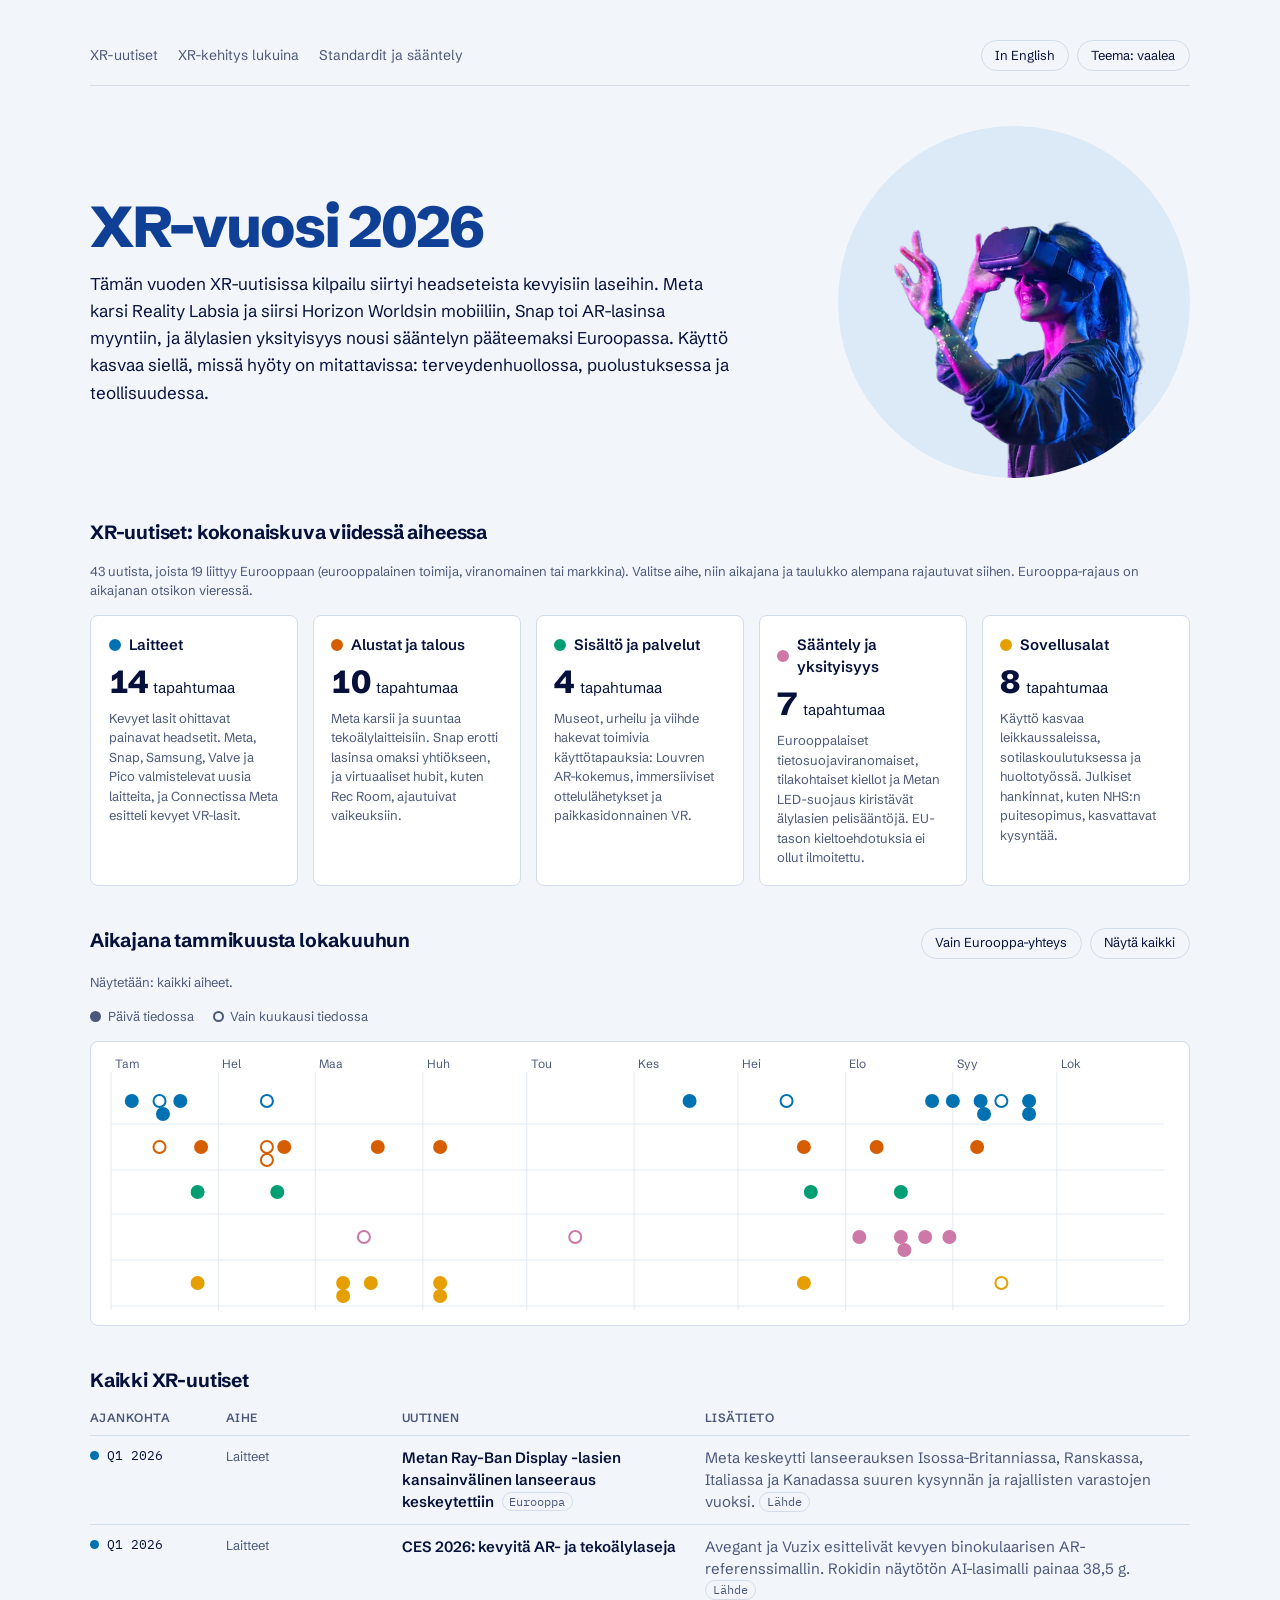
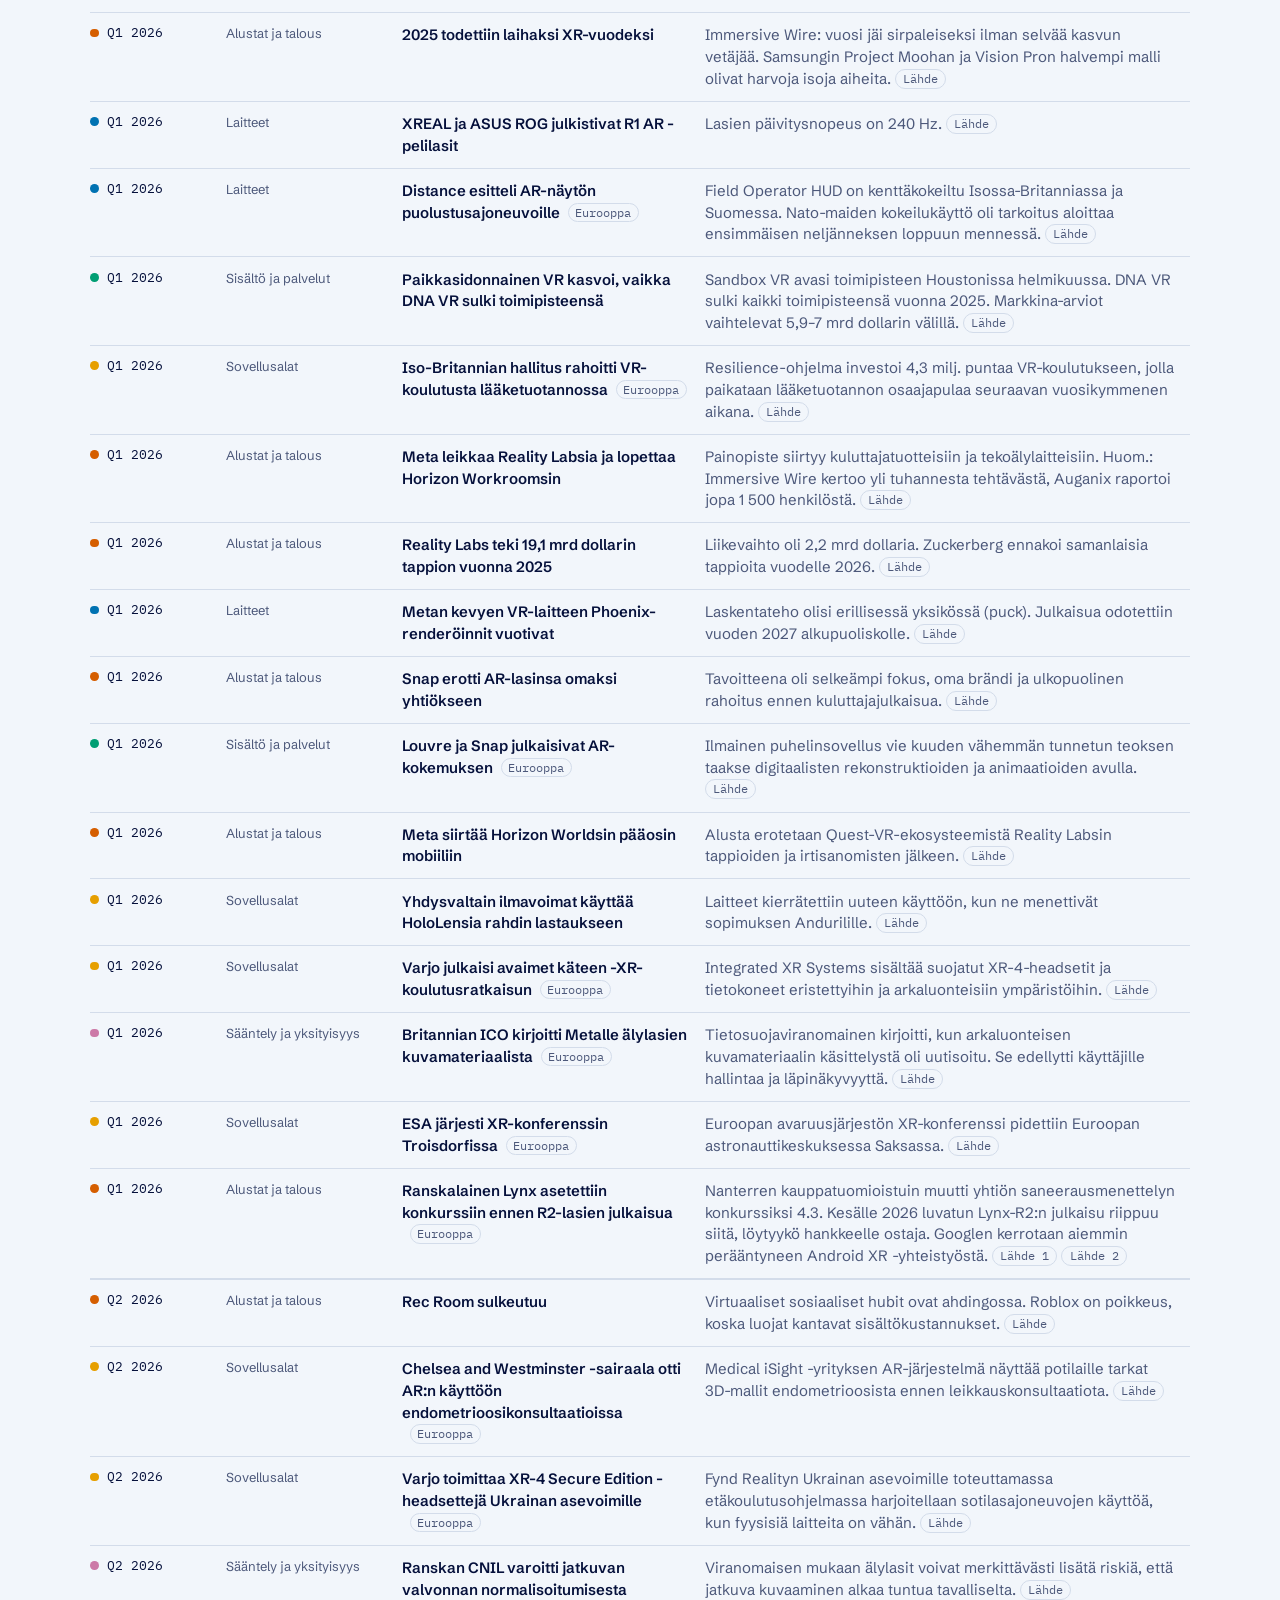
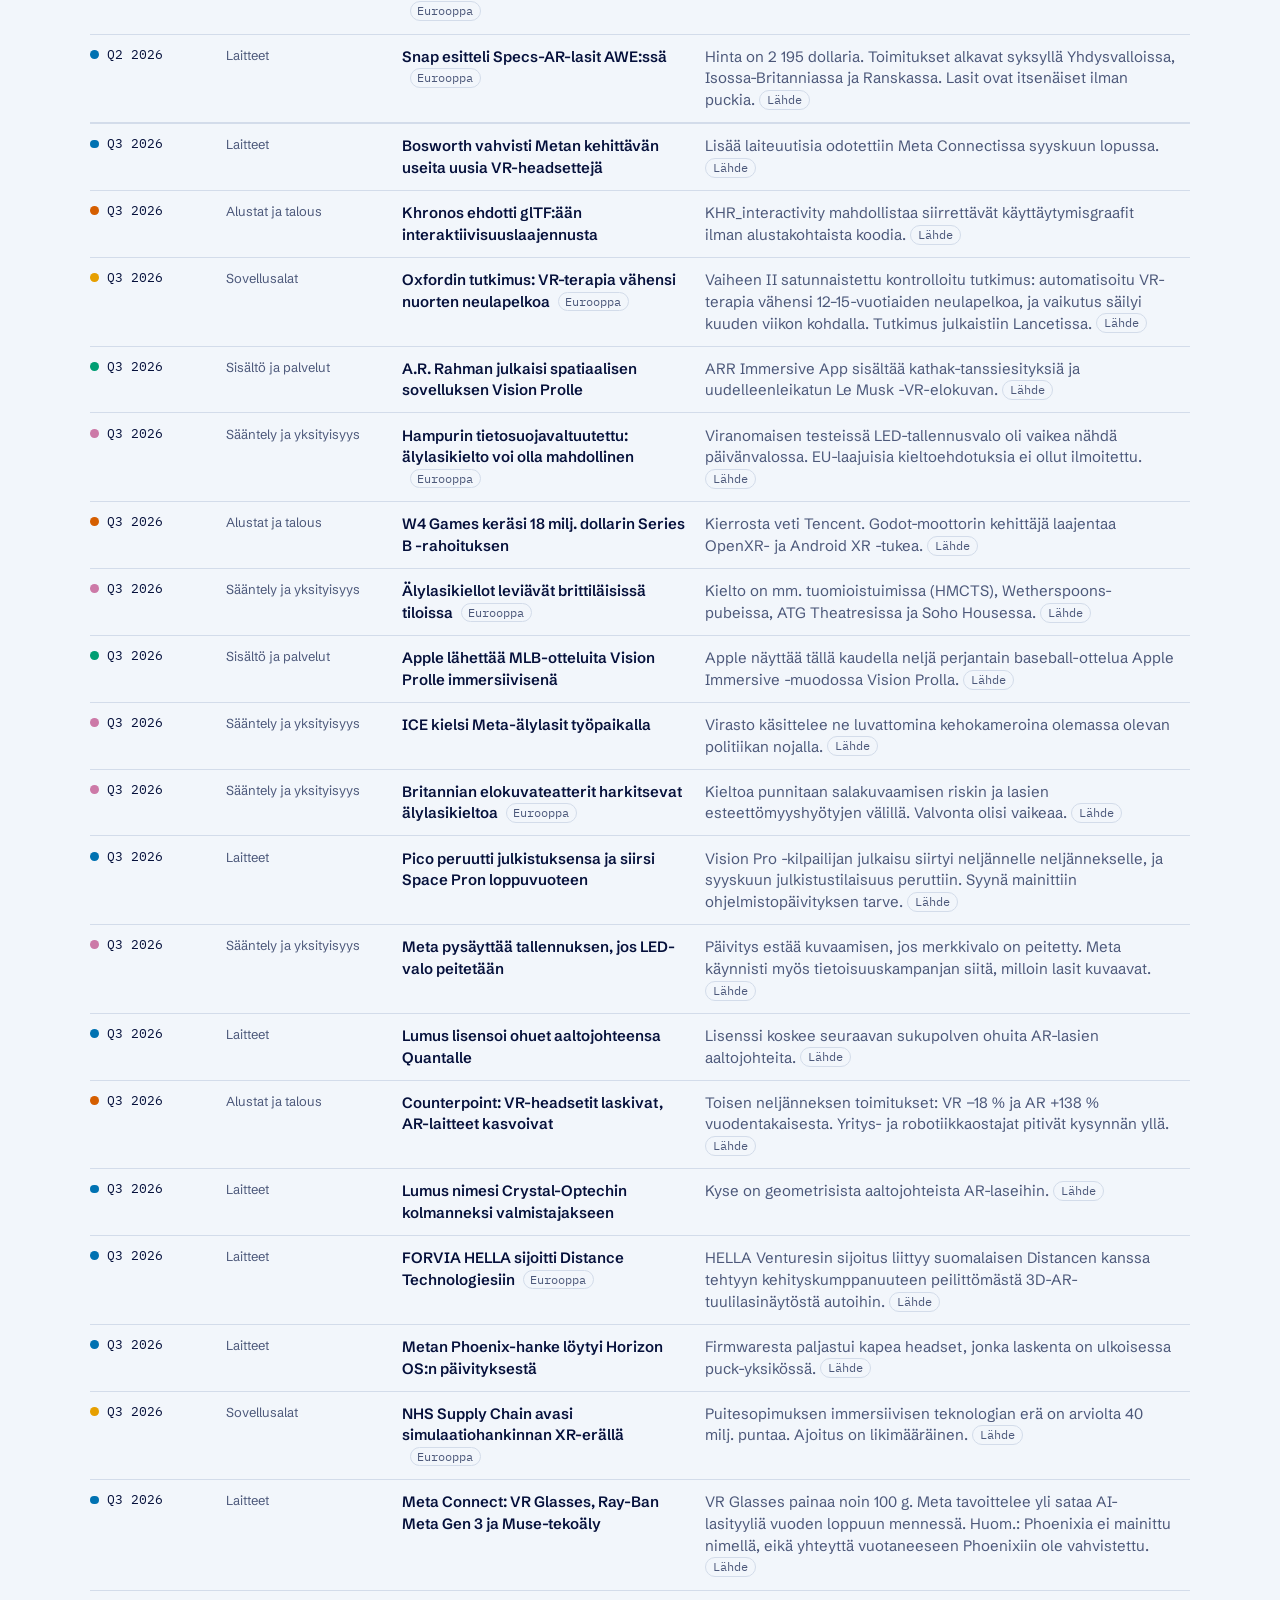
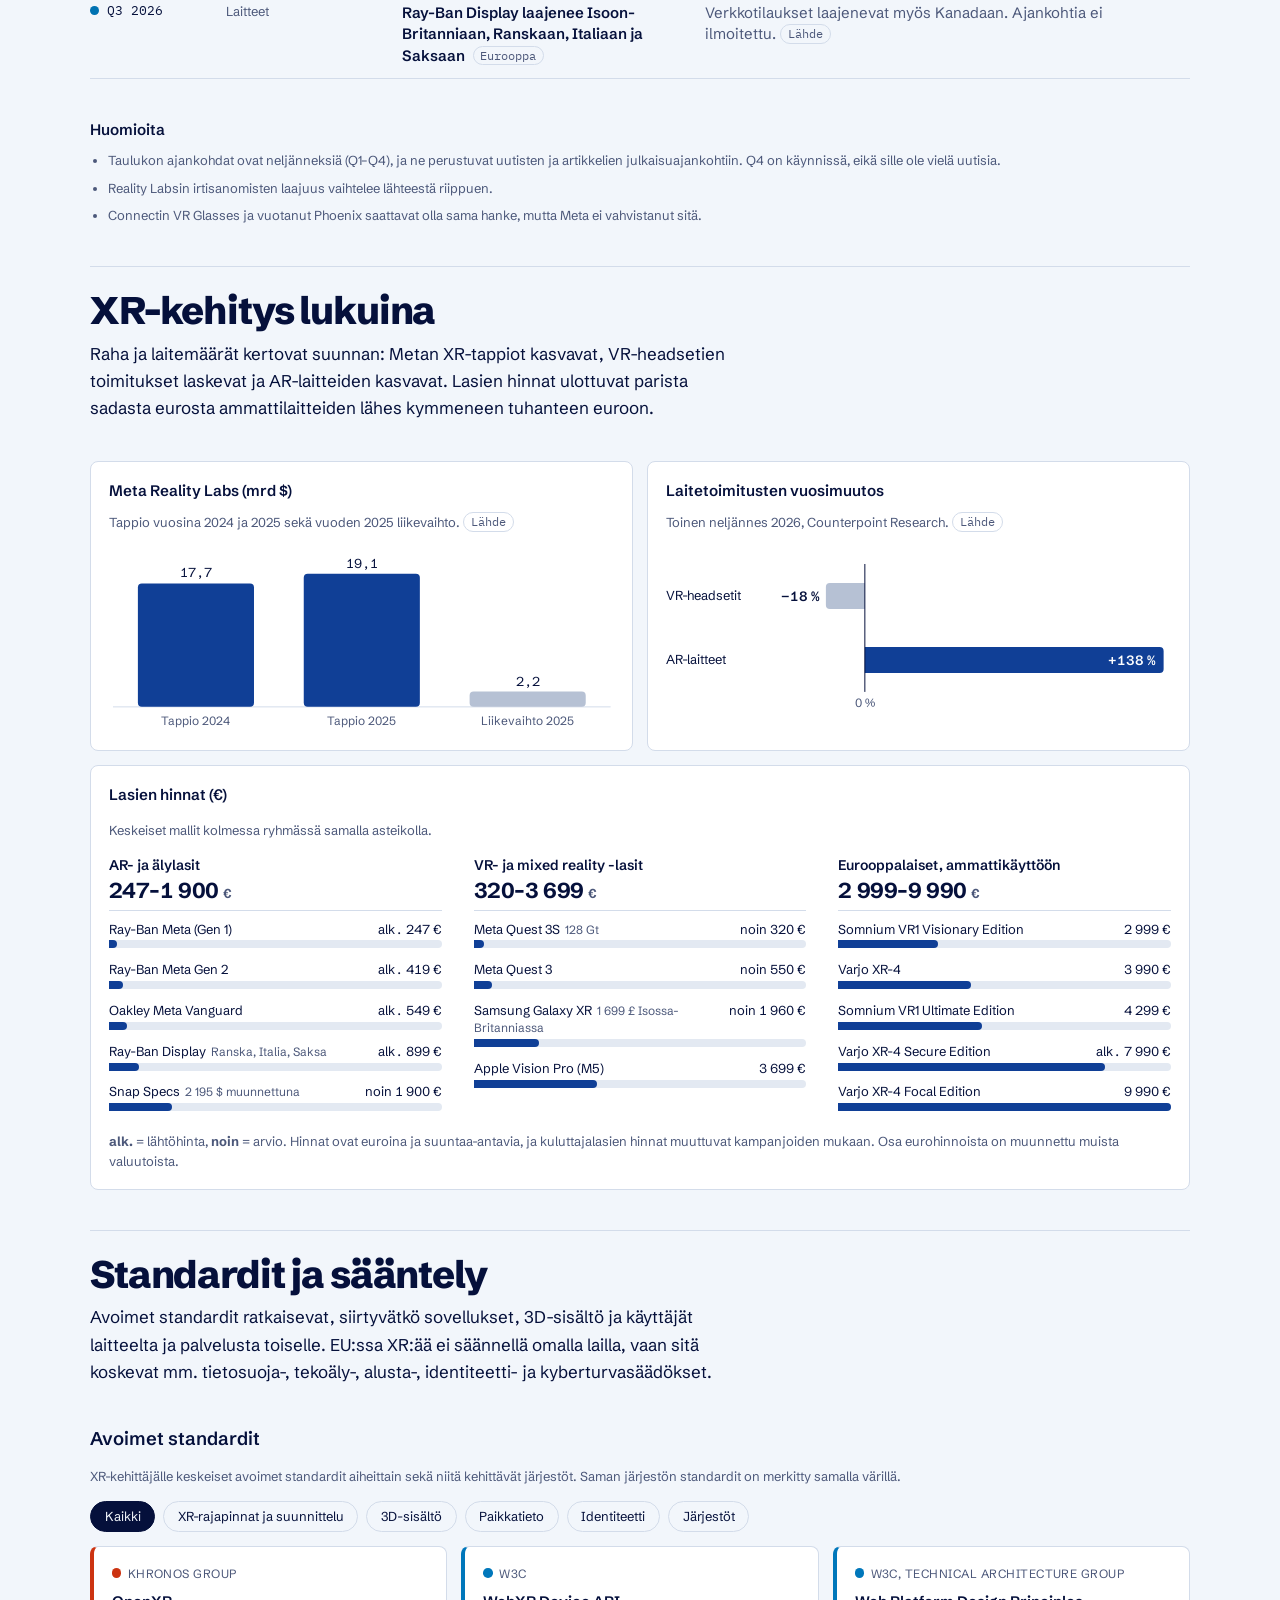
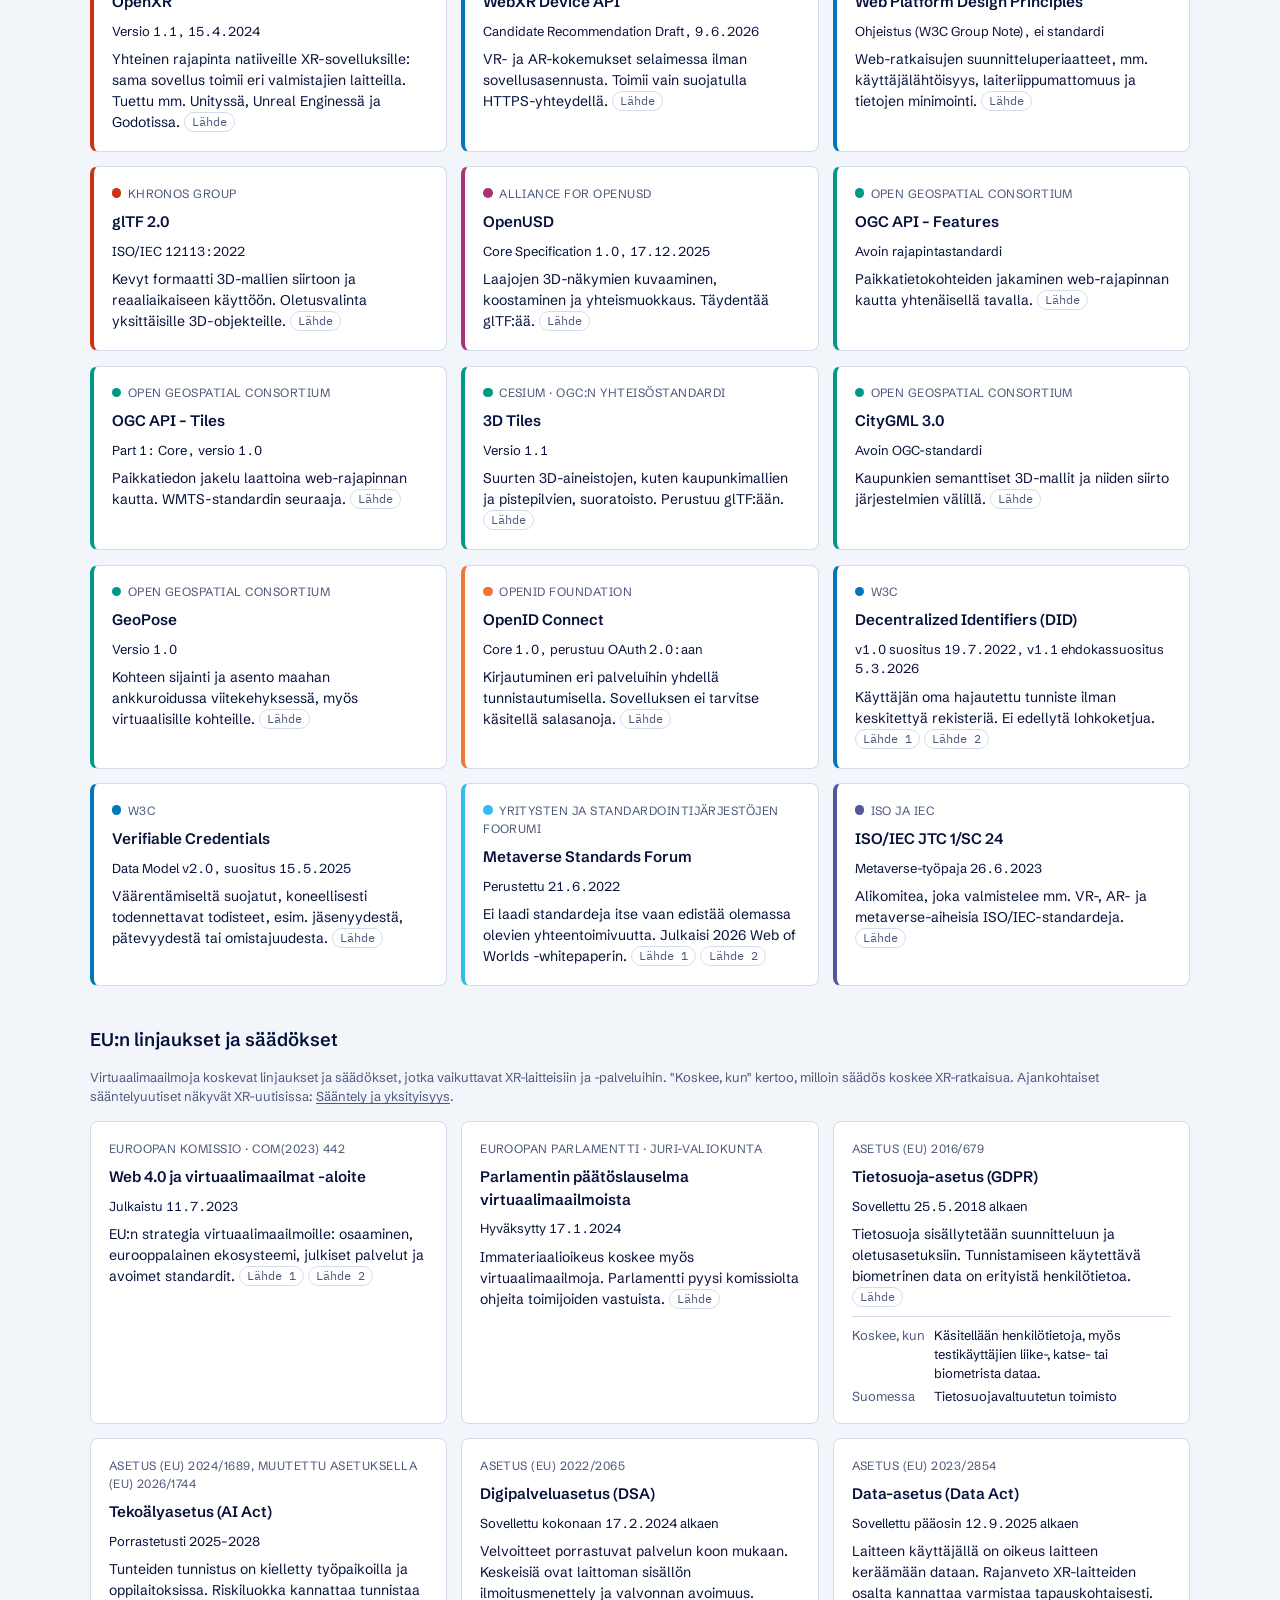
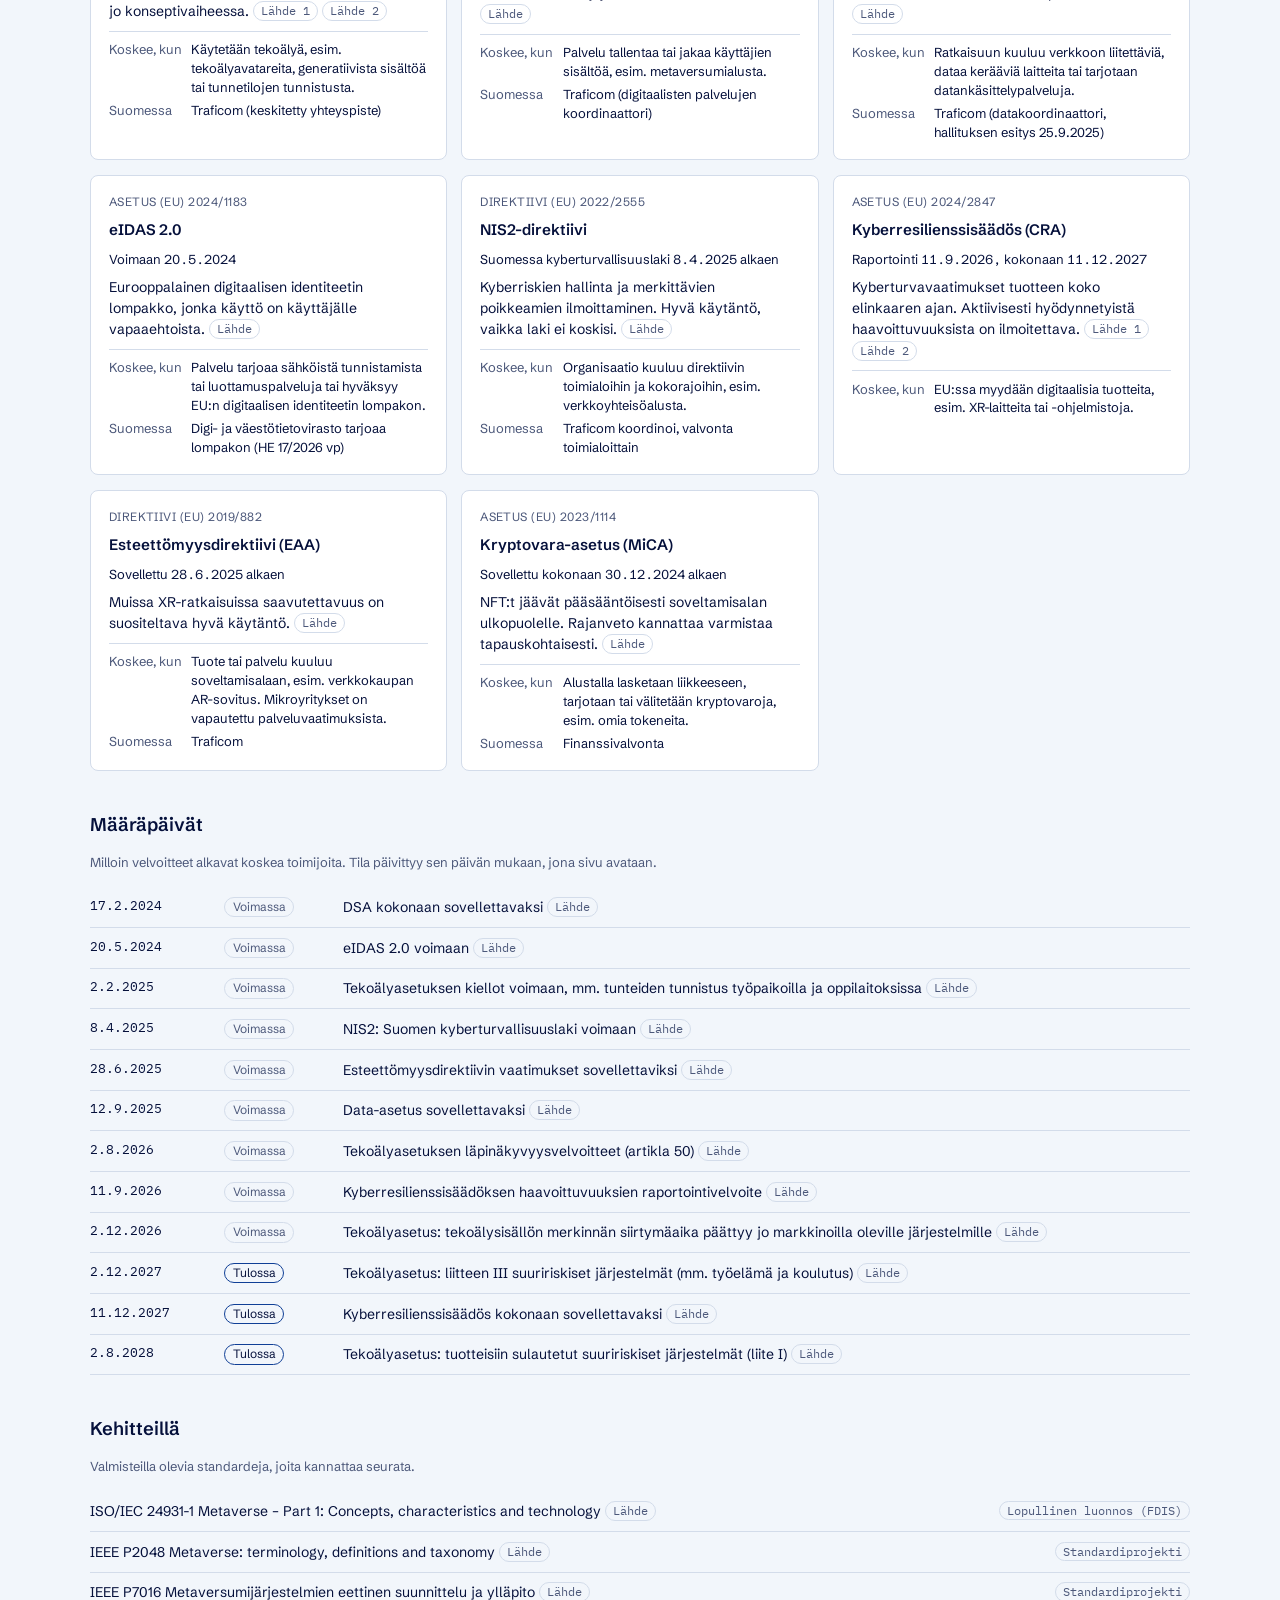
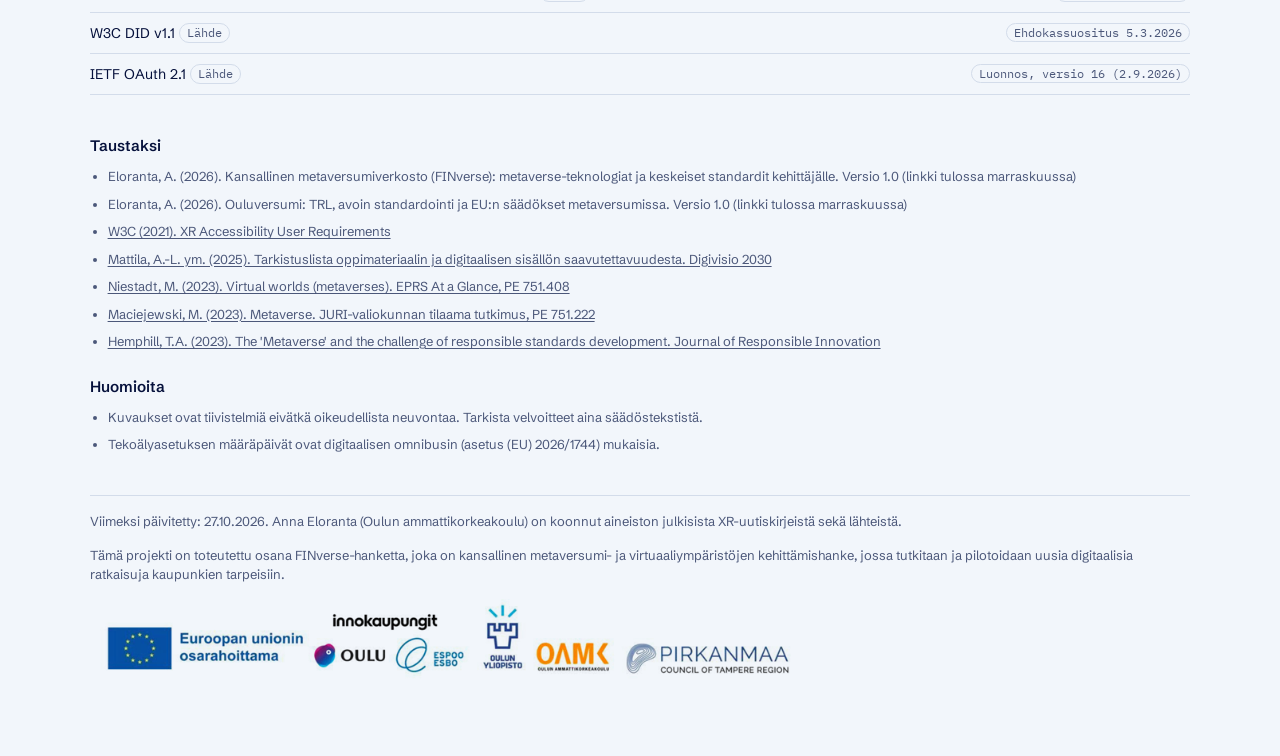
==== index.html @ 1051b7c2 "Lisää FINverse-hankkeen logot ja hanketeksti sivulle ja README-tiedostoihin Co-Authored-By: Claude O" ====
<!doctype html>
<html lang="fi">
<head>
<meta charset="utf-8">
<meta name="viewport" content="width=device-width, initial-scale=1">
<title>XR-vuosi 2026</title>
<meta name="description" content="Vuoden 2026 XR-kehitys: keskeiset XR-uutiset aikajanana, kehitys lukuina sekä XR:n avoimet standardit ja EU:n sääntely." data-en-content="XR in 2026: key XR news on a timeline, developments in numbers, and open XR standards and EU regulation.">
<link rel="preconnect" href="https://fonts.googleapis.com">
<link rel="preconnect" href="https://fonts.gstatic.com" crossorigin>
<link rel="stylesheet" href="https://fonts.googleapis.com/css2?family=IBM+Plex+Mono:wght@400;500&family=Schibsted+Grotesk:wght@400;600;700;800&display=swap">
<style>
:root {
  --o-khronos: #CC3311; --o-w3c: #0077BB; --o-ogc: #009988; --o-aousd: #AA3377; --o-oidf: #EE7733; --o-msf: #33BBEE; --o-iso: #555599;
  /* Napapiiri-ilme: värit on poimittu hero-kuvasta (kaamos, koboltti, jää). */
  --bg: #f2f6fb; --panel: #ffffff; --fg: #05103b; --muted: #4c587a; --line: #d3dcea; --grid: #e3e9f2;
  --accent: #103f96; --ice: #dce9f6; --mutedbar: #b6c1d4;
  --c-laitteet: #0072B2; --c-alustat: #D55E00; --c-sisalto: #009E73; --c-saantely: #CC79A7; --c-ala: #E69F00;
  --radius: 8px; --shadow: 0 6px 20px rgba(5, 16, 59, 0.12);
  --display: "Schibsted Grotesk", "Helvetica Neue", Arial, sans-serif;
  --sans: "Schibsted Grotesk", system-ui, -apple-system, "Segoe UI", Roboto, Arial, sans-serif;
  --mono: "IBM Plex Mono", ui-monospace, Menlo, Consolas, monospace;
  color-scheme: light;
}
/* Tumma teema: teemasäädin asettaa <html data-scheme="dark">. Oletus on vaalea. */
:root[data-scheme="dark"] {
  --o-khronos: #FF6B4A; --o-w3c: #4FA8E8; --o-ogc: #33C2B0; --o-aousd: #E07AB8; --o-oidf: #F5A06B; --o-msf: #7FD3F5; --o-iso: #9C9CE0;
  --bg: #06112d; --panel: #0c1a3d; --fg: #e9effa; --muted: #9aa8c9; --line: #22325c; --grid: #16264f;
  --accent: #8fb0f2; --ice: #13275a; --mutedbar: #3a4a74;
  --c-laitteet: #56B4E9; --c-alustat: #F08A3C; --c-sisalto: #2BC59A; --c-saantely: #E59AC4; --c-ala: #F0B93A;
  --shadow: 0 6px 20px rgba(0, 0, 0, 0.55);
  color-scheme: dark;
}
* { box-sizing: border-box; }
html { -webkit-text-size-adjust: 100%; }
body { margin: 0; background: var(--bg); color: var(--fg); font-family: var(--sans); font-size: 15px; line-height: 1.5;
  padding-block: 2.5rem 4rem; padding-left: max(16px, env(safe-area-inset-left, 0px)); padding-right: max(16px, env(safe-area-inset-right, 0px)); }
h1, h2, h3, p { margin: 0; }
.xr { max-width: 1100px; margin-inline: auto; display: flex; flex-direction: column; gap: 2.5rem; }
.xr-head { display: grid; grid-template-columns: minmax(0, 1fr) minmax(0, 36%); gap: 1.25rem 2.5rem; align-items: center; }
.xr-head-text { display: flex; flex-direction: column; gap: 0.9rem; }
/* Hero: kuva jäänsinisen "keskiyön auringon" sisällä */
.xr-hero { margin: 0; width: 100%; max-width: 22rem; justify-self: end; aspect-ratio: 1; border-radius: 50%; overflow: hidden; background: var(--ice); display: flex; align-items: flex-end; }
.xr-hero img { display: block; flex: none; width: 125%; max-width: none; height: auto; margin-left: -25%; }
@media (max-width: 780px) { .xr-head { grid-template-columns: minmax(0, 1fr); } .xr-hero { max-width: 17rem; justify-self: center; } }
h1 { font-family: var(--display); font-weight: 800; font-size: clamp(2.3rem, 6vw, 3.6rem); line-height: 0.98; letter-spacing: -0.035em; text-wrap: balance; }
h1 span { color: var(--accent); }
.xr-lede { max-width: 64ch; font-size: 1.0625rem; line-height: 1.6; }
h2 { font-family: var(--display); font-size: 1.2rem; font-weight: 700; letter-spacing: -0.01em; text-wrap: balance; }
h3 { font-size: 0.95rem; font-weight: 600; }
.xr-note { color: var(--muted); font-size: 0.8125rem; line-height: 1.5; }
.xr-sec { display: flex; flex-direction: column; gap: 0.9rem; }
.xr-sechead { display: flex; flex-wrap: wrap; align-items: baseline; justify-content: space-between; gap: 0.5rem 1.25rem; }
.xr-controls { display: flex; flex-wrap: wrap; gap: 0.5rem; }
.xr-btn { font: inherit; font-size: 0.8125rem; color: var(--fg); background: transparent; border: 1px solid var(--line); border-radius: 999px; padding: 0.3rem 0.85rem; cursor: pointer; }
.xr-btn:hover { border-color: var(--muted); }
.xr-btn[aria-pressed="true"] { background: var(--fg); color: var(--bg); border-color: var(--fg); }
.xr-filterline.on { color: var(--fg); font-weight: 600; }
:is(.xr-btn, .xr-theme, .xr-dot, a, summary, button):focus-visible { outline: 2px solid var(--fg); outline-offset: 2px; }

.xr-themes { display: grid; grid-template-columns: repeat(auto-fit, minmax(min(100%, 12rem), 1fr)); gap: 0.9rem; }
.xr-theme { font: inherit; color: inherit; text-align: left; cursor: pointer; display: flex; flex-direction: column; gap: 0.6rem; background: var(--panel); border: 1px solid var(--line); border-radius: var(--radius); padding: 1.1rem; transition: opacity 0.2s; }
.xr-theme.off { opacity: 0.45; }
.xr-theme-label { display: flex; align-items: center; gap: 0.5rem; font-weight: 600; }
.xr-swatch { width: 0.75rem; height: 0.75rem; border-radius: 50%; flex: none; background: var(--sw); border: 2px solid var(--sw); }
.xr-theme.off .xr-swatch { background: transparent; }
.xr-theme-count { display: flex; align-items: baseline; gap: 0.4rem; font-variant-numeric: tabular-nums; }
.xr-theme-count b { font-family: var(--display); font-weight: 800; font-size: 2rem; line-height: 1; letter-spacing: -0.03em; }
.xr-theme p { font-size: 0.8125rem; line-height: 1.5; color: var(--muted); }

.xr-cards { display: grid; grid-template-columns: repeat(2, minmax(0, 1fr)); gap: 0.9rem; }
@media (max-width: 700px) { .xr-cards { grid-template-columns: minmax(0, 1fr); } }
.xr-card { background: var(--panel); border: 1px solid var(--line); border-radius: var(--radius); padding: 1.1rem; display: flex; flex-direction: column; gap: 0.6rem; min-width: 0; }
.xr-card-wide { grid-column: 1 / -1; gap: 0.9rem; }
.xr-chart { min-height: 11rem; position: relative; margin-top: auto; }
.xr-chart svg, .xr-stripsvg svg { display: block; }
.xr-pgroups { display: grid; grid-template-columns: repeat(auto-fit, minmax(min(100%, 19rem), 1fr)); gap: 1.25rem 2rem; }
.xr-pgroup { display: flex; flex-direction: column; min-width: 0; }
.xr-pgroup-head { display: flex; flex-direction: column; gap: 0.1rem; padding-bottom: 0.4rem; margin-bottom: 0.2rem; border-bottom: 1px solid var(--line); }
.xr-pgroup-head b { font-size: 0.875rem; font-weight: 600; }
.xr-pgroup-range { font-family: var(--display); font-weight: 700; letter-spacing: -0.02em; font-size: 1.35rem; line-height: 1.2; font-variant-numeric: tabular-nums; white-space: nowrap; }
.xr-pgroup-range small { font-family: var(--sans); font-size: 0.8125rem; color: var(--muted); }
.xr-prow { display: grid; grid-template-columns: minmax(0, 1fr) 5.5rem; grid-template-areas: "name val" "bar bar"; gap: 0.15rem 0.6rem; padding: 0.4rem 0; font-size: 0.8125rem; line-height: 1.35; }
.xr-pname { grid-area: name; min-width: 0; }
.xr-pname a { text-decoration: none; }
.xr-pname a:hover, .xr-pname a:focus-visible { text-decoration: underline; }
.xr-pname small { color: var(--muted); font-size: 0.75rem; margin-left: 0.35rem; }
.xr-pval { grid-area: val; text-align: right; font-variant-numeric: tabular-nums; white-space: nowrap; }
.xr-ptrack { grid-area: bar; height: 8px; background: var(--grid); border-radius: 0 4px 4px 0; }
.xr-pbar { display: block; height: 100%; min-width: 3px; background: var(--accent); border-radius: 0 4px 4px 0; }
.xr-pnote { display: flex; flex-direction: column; gap: 0.3rem; }

.xr-strip { position: relative; background: var(--panel); border: 1px solid var(--line); border-radius: var(--radius); padding: 0.9rem; }
.xr-dot { cursor: pointer; transition: opacity 0.2s; }
.xr-tip { position: absolute; z-index: 5; pointer-events: none; max-width: 17rem; background: var(--panel); color: var(--fg); border: 1px solid var(--line); border-radius: 8px; box-shadow: var(--shadow); padding: 0.4rem 0.65rem; font-size: 0.8125rem; line-height: 1.4; }
.xr-tip small { display: block; color: var(--muted); }
.xr-tip[hidden] { display: none; }
.xr-legend { display: flex; flex-wrap: wrap; gap: 0.4rem 1.2rem; color: var(--muted); font-size: 0.8125rem; }
.xr-legend span { display: inline-flex; align-items: center; gap: 0.4rem; }
.xr-ring { width: 0.7rem; height: 0.7rem; border-radius: 50%; border: 2px solid var(--muted); }
.xr-diamond { width: 0.55rem; height: 0.55rem; background: var(--muted); transform: rotate(45deg); }
.xr-full { width: 0.7rem; height: 0.7rem; border-radius: 50%; background: var(--muted); }

.xr-tablewrap { container-type: inline-size; }
.xr-table { width: 100%; border-collapse: collapse; }
.xr-table th { text-align: left; font-size: 0.75rem; font-weight: 600; color: var(--muted); letter-spacing: 0.04em; text-transform: uppercase; padding: 0 0.9rem 0.5rem 0; border-bottom: 1px solid var(--line); }
.xr-table td { vertical-align: top; padding: 0.7rem 0.9rem 0.7rem 0; border-bottom: 1px solid var(--line); line-height: 1.45; overflow-wrap: anywhere; hyphens: auto; }
.xr-table td:nth-child(1) { white-space: nowrap; width: 8.5rem; font-family: var(--mono); font-size: 0.8125rem; }
.xr-table td:nth-child(1)::before { content: ""; display: inline-block; width: 0.55rem; height: 0.55rem; border-radius: 50%; margin-right: 0.5rem; background: var(--dot, var(--muted)); }
.xr-table td:nth-child(2) { width: 11rem; color: var(--muted); font-size: 0.8125rem; }
.xr-table td:nth-child(3) { font-weight: 600; min-width: 14rem; }
.xr-table td:nth-child(4) { color: var(--muted); min-width: 14rem; }
.xr-table tr.eu td:nth-child(3)::after { content: "Eurooppa"; display: inline-block; margin-left: 0.5rem; padding: 0 0.4rem; border: 1px solid var(--line); border-radius: 999px; font-family: var(--mono); font-size: 0.75rem; font-weight: 400; color: var(--muted); vertical-align: 0.1em; }
.xr-src { display: inline-block; padding: 0 0.45rem; border: 1px solid var(--line); border-radius: 999px; font-family: var(--mono); font-size: 0.75rem; line-height: 1.5; color: var(--muted); text-decoration: none; white-space: nowrap; vertical-align: 0.1em; }
a.xr-src:hover { color: var(--fg); border-color: var(--muted); }
.xr-table tr.q-first td { border-top: 2px solid var(--line); }
.xr-table tr.t-laitteet { --dot: var(--c-laitteet); }
.xr-table tr.t-alustat { --dot: var(--c-alustat); }
.xr-table tr.t-sisalto { --dot: var(--c-sisalto); }
.xr-table tr.t-saantely { --dot: var(--c-saantely); }
.xr-table tr.t-ala { --dot: var(--c-ala); }
@container (max-width: 680px) {
  .xr-table th:nth-child(2), .xr-table td:nth-child(2) { display: none; }
  .xr-table td:nth-child(1) { width: 6.5rem; }
  .xr-table td:nth-child(3), .xr-table td:nth-child(4) { min-width: 0; }
}
.xr-notes { display: flex; flex-direction: column; gap: 1.5rem; }
.xr-notes ul { margin: 0; padding-left: 1.1rem; display: flex; flex-direction: column; gap: 0.5rem; font-size: 0.8125rem; line-height: 1.5; color: var(--muted); }
.xr-notes a, .xr-table a, .xr-pname a, .xr-note a { color: inherit; text-underline-offset: 2px; }
.xr-table tr.hl td { background: color-mix(in srgb, var(--dot, var(--accent)) 14%, transparent); }
.xr-notes h3 { margin-bottom: 0.6rem; }
.xr-foot { color: var(--muted); font-size: 0.8125rem; border-top: 1px solid var(--line); padding-top: 1rem; }
.xr-foot p { margin: 0; }
/* Hankkeen logot: läpinäkyvä kuva; tummassa teemassa valkoinen pohja, jotta tummat logot erottuvat */
.xr-funding { margin-top: 0.9rem; display: flex; flex-direction: column; gap: 0.9rem; align-items: flex-start; }
.xr-funding img { display: block; width: 100%; max-width: 720px; height: auto; }
:root[data-scheme="dark"] .xr-funding img { background: #fff; border-radius: var(--radius); padding: 0.6rem 0.9rem; box-sizing: border-box; }

/* Yläpalkki: siirtymät osioihin ja teemasäädin */
.xr-nav { display: flex; flex-wrap: wrap; align-items: center; justify-content: space-between; gap: 0.6rem 1.25rem; padding-bottom: 0.9rem; border-bottom: 1px solid var(--line); }
.xr-nav-tools { display: flex; flex-wrap: wrap; gap: 0.5rem; }
/* Kieliversiot: data-l="fi" / data-l="en" näkyy sivun kielen mukaan */
html[lang="en"] [data-l="fi"], html:not([lang="en"]) [data-l="en"] { display: none !important; }
.xr-nav-links { display: flex; flex-wrap: wrap; gap: 0.35rem 1.25rem; margin: 0; padding: 0; list-style: none; font-size: 0.875rem; }
.xr-nav-links a { color: var(--muted); text-decoration: none; padding-block: 0.2rem; border-bottom: 2px solid transparent; }
.xr-nav-links a:hover { color: var(--fg); }
.xr-parthead ~ .xr-sec > h3 { font-size: 1.15rem; }
.xr-part { display: flex; flex-direction: column; gap: 2.5rem; scroll-margin-top: 1rem; }
.xr-parthead { display: flex; flex-direction: column; gap: 0.6rem; padding-top: 1.5rem; border-top: 1px solid var(--line); }
.xr-parthead h2 { font-family: var(--display); font-weight: 800; font-size: clamp(1.7rem, 4.2vw, 2.4rem); line-height: 1.02; letter-spacing: -0.03em; }

/* Standardit ja sääntely */
.xr-item h4 { margin: 0; font-size: 0.95rem; font-weight: 600; }
.xr-items { display: grid; grid-template-columns: repeat(auto-fit, minmax(min(100%, 19rem), 1fr)); gap: 0.9rem; }
.xr-item { background: var(--panel); border: 1px solid var(--line); border-radius: var(--radius); padding: 1.1rem; display: flex; flex-direction: column; gap: 0.5rem; min-width: 0; }
.xr-item-org { color: var(--muted); font-size: 0.75rem; letter-spacing: 0.04em; text-transform: uppercase; }
/* Järjestövärit: saman järjestön kortit saavat saman reunan ja pallon */
.xr-item[data-org] { border-left: 4px solid var(--o); }
.xr-item[data-org] .xr-item-org::before { content: ""; display: inline-block; width: 0.6rem; height: 0.6rem; border-radius: 50%; background: var(--o); margin-right: 0.4rem; vertical-align: 0; }
.xr-item[data-org="khronos"] { --o: var(--o-khronos); }
.xr-item[data-org="w3c"] { --o: var(--o-w3c); }
.xr-item[data-org="ogc"] { --o: var(--o-ogc); }
.xr-item[data-org="aousd"] { --o: var(--o-aousd); }
.xr-item[data-org="oidf"] { --o: var(--o-oidf); }
.xr-item[data-org="msf"] { --o: var(--o-msf); }
.xr-item[data-org="iso"] { --o: var(--o-iso); }
.xr-item-status { font-size: 0.8125rem; font-variant-numeric: tabular-nums; }
.xr-item p { font-size: 0.875rem; line-height: 1.5; }
.xr-item .xr-item-xr { color: var(--muted); font-size: 0.8125rem; }
.xr-item dl { margin: 0; display: grid; grid-template-columns: max-content minmax(0, 1fr); gap: 0.25rem 0.6rem; padding-top: 0.55rem; border-top: 1px solid var(--line); font-size: 0.8125rem; line-height: 1.45; }
.xr-item dt { color: var(--muted); }
.xr-item dd { margin: 0; }
.xr-sr { position: absolute; width: 1px; height: 1px; overflow: hidden; clip-path: inset(50%); white-space: nowrap; }
.xr-watch { margin: 0; padding: 0; list-style: none; display: flex; flex-direction: column; }
.xr-watch li { display: grid; grid-template-columns: minmax(0, 1fr) auto; gap: 0.2rem 0.9rem; padding: 0.6rem 0; border-bottom: 1px solid var(--line); font-size: 0.875rem; line-height: 1.45; }
.xr-watch .xr-state { justify-self: end; align-self: start; padding: 0 0.45rem; border: 1px solid var(--line); border-radius: 999px; font-family: var(--mono); font-size: 0.75rem; color: var(--muted); white-space: nowrap; }
@media (max-width: 560px) { .xr-watch li { grid-template-columns: minmax(0, 1fr); } .xr-watch .xr-state { justify-self: start; } }
.xr-dates { margin: 0; padding: 0; list-style: none; display: flex; flex-direction: column; }
.xr-dates li { display: grid; grid-template-columns: 7.5rem 6.5rem minmax(0, 1fr); gap: 0.2rem 0.9rem; padding: 0.6rem 0; border-bottom: 1px solid var(--line); font-size: 0.875rem; line-height: 1.45; }
.xr-dates time { font-family: var(--mono); font-size: 0.8125rem; }
.xr-dates .xr-state { justify-self: start; padding: 0 0.45rem; border: 1px solid var(--line); border-radius: 999px; font-size: 0.75rem; color: var(--muted); }
.xr-dates li.tulossa .xr-state { color: var(--fg); border-color: var(--accent); }
@media (max-width: 560px) { .xr-dates li { grid-template-columns: auto auto; } .xr-dates li > span:last-child { grid-column: 1 / -1; } }
.xr-reading { margin: 0; padding-left: 1.1rem; display: flex; flex-direction: column; gap: 0.4rem; font-size: 0.875rem; }
.xr-reading a { color: inherit; text-underline-offset: 2px; }

@media (prefers-reduced-motion: reduce) { * { transition: none !important; } }
</style>
<script>
// Yhteinen koodi: teemasäädin, aineiston luku ja apufunktiot.
// Ajetaan <head>-osassa, jotta valittu teema on käytössä ennen ensimmäistä piirtoa.
var XR = (function () {
  'use strict';
  var root = document.documentElement;

  // Teemasäädin: vaalea (oletus) ⇄ tumma. Valinta muistetaan selaimessa.
  var SCHEME_NAMES = { light: 'vaalea', dark: 'tumma' }, SCHEME_EN = { light: 'light', dark: 'dark' };
  var KEY = 'xr-teema';
  function getScheme() { try { return localStorage.getItem(KEY) === 'dark' ? 'dark' : 'light'; } catch (e) { return 'light'; } }
  function setScheme(s) {
    if (s === 'dark') root.dataset.scheme = 'dark'; else delete root.dataset.scheme;
    try { if (s === 'dark') localStorage.setItem(KEY, s); else localStorage.removeItem(KEY); } catch (e) { /* ei tallennusta */ }
    var b = document.getElementById('xr-scheme');
    if (b) { b.textContent = root.lang === 'en' ? 'Theme: ' + SCHEME_EN[s] : 'Teema: ' + SCHEME_NAMES[s]; b.setAttribute('aria-pressed', String(s === 'dark')); }
  }
  if (getScheme() === 'dark') root.dataset.scheme = 'dark';
  document.addEventListener('DOMContentLoaded', function () {
    var b = document.getElementById('xr-scheme');
    if (!b) return;
    setScheme(getScheme());
    b.addEventListener('click', function () { setScheme(getScheme() === 'dark' ? 'light' : 'dark'); });
  });

  // Kielivalinta: suomi (oletus) ⇄ englanti. Osoitteen ?lang=en ohittaa selaimeen tallennetun valinnan.
  // Vaihto tallentaa valinnan ja lataa sivun uudelleen, jolloin kaikki piirretään valitulla kielellä.
  var LANG_KEY = 'xr-kieli';
  var LANG = (function () {
    var q = new URLSearchParams(location.search).get('lang');
    if (q === 'en' || q === 'fi') return q;
    try { return localStorage.getItem(LANG_KEY) === 'en' ? 'en' : 'fi'; } catch (e) { return 'fi'; }
  })();
  var EN = LANG === 'en';
  root.lang = LANG;
  // t('suomeksi', 'in English'): käyttöliittymän teksti. tx(rivi, 'title'): aineiston kenttä, englanniksi title_en, jos se on olemassa.
  function t(fi, en) { return EN ? en : fi; }
  function tx(r, k) { return (EN && r[k + '_en']) || r[k]; }
  function setLang(l) {
    try { if (l === 'en') localStorage.setItem(LANG_KEY, l); else localStorage.removeItem(LANG_KEY); } catch (e) { /* ei tallennusta */ }
    var u = new URL(location.href);
    if (l === 'en') u.searchParams.set('lang', 'en'); else u.searchParams.delete('lang');
    location.replace(u.href);
  }
  document.addEventListener('DOMContentLoaded', function () {
    if (EN) {
      document.title = 'XR Year 2026';
      ['title', 'aria-label', 'alt', 'content'].forEach(function (a) {
        document.querySelectorAll('[data-en-' + a + ']').forEach(function (n) { n.setAttribute(a, n.getAttribute('data-en-' + a)); });
      });
    }
    var b = document.getElementById('xr-lang');
    if (!b) return;
    b.textContent = EN ? 'Suomeksi' : 'In English';
    b.lang = EN ? 'fi' : 'en';
    b.addEventListener('click', function () { setLang(EN ? 'fi' : 'en'); });
  });

  var THEMES = ['laitteet', 'alustat', 'sisalto', 'saantely', 'ala'];
  var NAMES = EN
    ? { laitteet: 'Devices', alustat: 'Platforms and business', sisalto: 'Content and services', saantely: 'Regulation and privacy', ala: 'Applications' }
    : { laitteet: 'Laitteet', alustat: 'Alustat ja talous', sisalto: 'Sisältö ja palvelut', saantely: 'Sääntely ja yksityisyys', ala: 'Sovellusalat' };
  var MONTHS = EN
    ? ['Jan', 'Feb', 'Mar', 'Apr', 'May', 'Jun', 'Jul', 'Aug', 'Sep', 'Oct', 'Nov', 'Dec']
    : ['Tam', 'Hel', 'Maa', 'Huh', 'Tou', 'Kes', 'Hei', 'Elo', 'Syy', 'Lok', 'Mar', 'Jou'];
  var MONTHS_LONG = EN
    ? ['January', 'February', 'March', 'April', 'May', 'June', 'July', 'August', 'September', 'October', 'November', 'December']
    : ['Tammikuu', 'Helmikuu', 'Maaliskuu', 'Huhtikuu', 'Toukokuu', 'Kesäkuu', 'Heinäkuu', 'Elokuu', 'Syyskuu', 'Lokakuu', 'Marraskuu', 'Joulukuu'];
  var NS = 'http://www.w3.org/2000/svg';
  var $ = function (id) { return document.getElementById(id); };

  // Päivämäärä "2026-03-17" (päivä tiedossa) tai "2026-03" (vain kuukausi tiedossa).
  function parseDate(s) {
    var m = /^(\d{4})-(\d{2})(?:-(\d{2}))?$/.exec(s || '');
    if (!m) return null;
    var y = +m[1], mo = +m[2] - 1, d = m[3] ? +m[3] : 15;
    return { y: y, m: mo, d: d, ms: Date.UTC(y, mo, d), day: !!m[3] };
  }
  // Päivä: "17.3." / "17 Mar"; koko päivämäärä: "17.3.2026" / "17 Mar 2026"; väli: "14.–15.10." / "14–15 Oct".
  function dayText(p) { return EN ? p.d + ' ' + MONTHS[p.m] : p.d + '.' + (p.m + 1) + '.'; }
  function dateText(p) { return dayText(p) + (EN ? ' ' : '') + p.y; }
  function rangeText(p, end) {
    if (end.m !== p.m) return dayText(p) + '–' + dayText(end);
    return EN ? p.d + '–' + dayText(end) : p.d + '.–' + dayText(end);
  }
  function safeUrl(u) { return /^https:\/\//.test(u || '') ? u : null; }

  // Lähde-tägi rivin tai kuvan tekstin loppuun; useammalle lähteelle numerot.
  function srcTags(list) {
    var f = document.createDocumentFragment();
    list.forEach(function (s, i) {
      var u = safeUrl(s.url);
      var a = document.createElement(u ? 'a' : 'span');
      a.className = 'xr-src';
      a.textContent = t('Lähde', 'Source') + (list.length > 1 ? ' ' + (i + 1) : '');
      a.title = s.name;
      if (u) { a.href = u; a.target = '_blank'; a.rel = 'noopener'; a.setAttribute('aria-label', t('Lähde: ', 'Source: ') + s.name); }
      f.append(' ', a);
    });
    return f;
  }
  function link(text, url) {
    var u = safeUrl(url);
    if (!u) return document.createTextNode(text);
    var a = document.createElement('a');
    a.textContent = text; a.href = u; a.target = '_blank'; a.rel = 'noopener';
    return a;
  }

  function el(tag, attrs, parent) {
    var e = document.createElementNS(NS, tag);
    for (var k in attrs) e.setAttribute(k, attrs[k]);
    if (parent) parent.appendChild(e);
    return e;
  }
  function txt(tag, attrs, parent, text) { var e = el(tag, attrs, parent); e.textContent = text; return e; }
  function svgIn(box, W, H) { box.replaceChildren(); return el('svg', { width: '100%', viewBox: '0 0 ' + W + ' ' + H, role: 'img' }, box); }

  function srcMap(sources) { var m = {}; (sources || []).forEach(function (s) { m[s.id] = s; }); return m; }

  // Lukee aineiston sivun lopun JSON-lohkosta (<script id="xr-data">), kun sivu on latautunut.
  function load(done) {
    var run = function () { done(JSON.parse($('xr-data').textContent)); };
    if (document.readyState === 'loading') document.addEventListener('DOMContentLoaded', run); else run();
  }

  // "Viimeksi päivitetty" ja [data-src]-lähdetägit.
  function fillCommon(data, SRCMAP) {
    var u = parseDate(data.updated);
    if (u && $('xr-updated')) $('xr-updated').textContent = dateText(u);
    document.querySelectorAll('[data-src]').forEach(function (n) {
      var list = n.dataset.src.split(' ').map(function (s) { return SRCMAP[s]; }).filter(Boolean);
      n.append(srcTags(list));
    });
  }

  // Piirtää kaaviot uudelleen vain, kun sisällön leveys oikeasti muuttuu.
  function onResize(draw) {
    var main = $('xr-root'), lastW = main.clientWidth, timer = null;
    var check = function () {
      var w = main.clientWidth;
      if (w === lastW) return;
      lastW = w;
      clearTimeout(timer);
      timer = setTimeout(draw, 80);
    };
    if (window.ResizeObserver) new ResizeObserver(check).observe(main);
    else window.addEventListener('resize', check);
  }

  return {
    LANG: LANG, EN: EN, t: t, tx: tx,
    THEMES: THEMES, NAMES: NAMES, MONTHS: MONTHS, MONTHS_LONG: MONTHS_LONG,
    $: $, parseDate: parseDate, dayText: dayText, dateText: dateText, rangeText: rangeText, safeUrl: safeUrl, srcTags: srcTags, link: link,
    el: el, txt: txt, svgIn: svgIn, srcMap: srcMap, load: load, fillCommon: fillCommon, onResize: onResize,
    fi: new Intl.NumberFormat(EN ? 'en-GB' : 'fi-FI'),
    fi1: new Intl.NumberFormat(EN ? 'en-GB' : 'fi-FI', { minimumFractionDigits: 1, maximumFractionDigits: 1 })
  };
})();
</script>
</head>
<body>
<main class="xr" id="xr-root">
  <nav class="xr-nav" aria-label="Sivun osiot" data-en-aria-label="Page sections">
    <ul class="xr-nav-links">
      <li><a href="#uutiset"><span data-l="fi">XR-uutiset</span><span data-l="en">XR news</span></a></li>
      <li><a href="#luvut"><span data-l="fi">XR-kehitys lukuina</span><span data-l="en">XR in numbers</span></a></li>
      <li><a href="#standardit"><span data-l="fi">Standardit ja sääntely</span><span data-l="en">Standards and regulation</span></a></li>
    </ul>
    <div class="xr-nav-tools">
      <button type="button" class="xr-btn" id="xr-lang" lang="en">In English</button>
      <button type="button" class="xr-btn" id="xr-scheme" title="Vaihda vaalean ja tumman teeman välillä" data-en-title="Switch between light and dark theme" aria-pressed="false">Teema: vaalea</button>
    </div>
  </nav>
  <header class="xr-head">
    <div class="xr-head-text">
    <h1><span data-l="fi">XR-vuosi</span><span data-l="en">XR Year</span> <span>2026</span></h1>
    <p class="xr-lede" data-l="en">This year's XR news saw the race move from headsets to lightweight glasses. Meta cut back Reality Labs and moved Horizon Worlds to mobile, Snap put its AR glasses on sale, and smart glasses privacy became the main regulatory theme in Europe. Use is growing where the benefit can be measured: in healthcare, defence and industry.</p>
    <p class="xr-lede" data-l="fi">Tämän vuoden XR-uutisissa kilpailu siirtyi headseteista kevyisiin laseihin. Meta karsi Reality Labsia ja siirsi Horizon Worldsin mobiiliin, Snap toi AR-lasinsa myyntiin, ja älylasien yksityisyys nousi sääntelyn pääteemaksi Euroopassa. Käyttö kasvaa siellä, missä hyöty on mitattavissa: terveydenhuollossa, puolustuksessa ja teollisuudessa.</p>
    <noscript><p class="xr-note">Tämä sivu tarvitsee JavaScriptin aikajanan, kaavioiden ja taulukoiden näyttämiseen. <span lang="en">This page needs JavaScript to show the timeline, charts and tables.</span></p></noscript>
    </div>
    <figure class="xr-hero"><img src="[data-uri]" width="721" height="480" alt="Nainen kokeilee VR-laseja ja ojentaa kättään kohti virtuaalimaailmaa" data-en-alt="A woman tries on VR glasses and reaches out towards a virtual world"></figure>
  </header>

  <div class="xr-part" id="uutiset">
  <section class="xr-sec" aria-labelledby="xr-h-overview">
    <h2 id="xr-h-overview"><span data-l="fi">XR-uutiset: kokonaiskuva viidessä aiheessa</span><span data-l="en">XR news: the big picture in five topics</span></h2>
    <p class="xr-note"><span id="xr-total">—</span> <span data-l="fi">uutista, joista</span><span data-l="en">news items, of which</span> <span id="xr-total-eu">—</span> <span data-l="fi">liittyy Eurooppaan (eurooppalainen toimija, viranomainen tai markkina). Valitse aihe, niin aikajana ja taulukko alempana rajautuvat siihen. Eurooppa-rajaus on aikajanan otsikon vieressä.</span><span data-l="en">relate to Europe (a European company, authority or market). Select a topic to filter the timeline and table below. The Europe filter is next to the timeline heading.</span></p>
    <div class="xr-themes">
      <button type="button" class="xr-theme" data-theme="laitteet" aria-pressed="false">
        <span class="xr-theme-label"><span class="xr-swatch"></span><span data-l="fi">Laitteet</span><span data-l="en">Devices</span></span>
        <span class="xr-theme-count"><b data-count="laitteet">—</b> <span data-l="fi">tapahtumaa</span><span data-l="en">items</span></span>
        <p data-l="fi">Kevyet lasit ohittavat painavat headsetit. Meta, Snap, Samsung, Valve ja Pico valmistelevat uusia laitteita, ja Connectissa Meta esitteli kevyet VR-lasit.</p>
        <p data-l="en">Lightweight glasses are overtaking heavy headsets. Meta, Snap, Samsung, Valve and Pico are preparing new devices, and at Connect Meta unveiled lightweight VR glasses.</p>
      </button>
      <button type="button" class="xr-theme" data-theme="alustat" aria-pressed="false">
        <span class="xr-theme-label"><span class="xr-swatch"></span><span data-l="fi">Alustat ja talous</span><span data-l="en">Platforms and business</span></span>
        <span class="xr-theme-count"><b data-count="alustat">—</b> <span data-l="fi">tapahtumaa</span><span data-l="en">items</span></span>
        <p data-l="fi">Meta karsii ja suuntaa tekoälylaitteisiin. Snap erotti lasinsa omaksi yhtiökseen, ja virtuaaliset hubit, kuten Rec Room, ajautuivat vaikeuksiin.</p>
        <p data-l="en">Meta is cutting back and turning to AI devices. Snap spun its glasses off into a separate company, and virtual hubs such as Rec Room ran into trouble.</p>
      </button>
      <button type="button" class="xr-theme" data-theme="sisalto" aria-pressed="false">
        <span class="xr-theme-label"><span class="xr-swatch"></span><span data-l="fi">Sisältö ja palvelut</span><span data-l="en">Content and services</span></span>
        <span class="xr-theme-count"><b data-count="sisalto">—</b> <span data-l="fi">tapahtumaa</span><span data-l="en">items</span></span>
        <p data-l="fi">Museot, urheilu ja viihde hakevat toimivia käyttötapauksia: Louvren AR-kokemus, immersiiviset ottelulähetykset ja paikkasidonnainen VR.</p>
        <p data-l="en">Museums, sport and entertainment are looking for use cases that work: the Louvre AR experience, immersive game broadcasts and location-based VR.</p>
      </button>
      <button type="button" class="xr-theme" data-theme="saantely" aria-pressed="false">
        <span class="xr-theme-label"><span class="xr-swatch"></span><span data-l="fi">Sääntely ja yksityisyys</span><span data-l="en">Regulation and privacy</span></span>
        <span class="xr-theme-count"><b data-count="saantely">—</b> <span data-l="fi">tapahtumaa</span><span data-l="en">items</span></span>
        <p data-l="fi">Eurooppalaiset tietosuojaviranomaiset, tilakohtaiset kiellot ja Metan LED-suojaus kiristävät älylasien pelisääntöjä. EU-tason kieltoehdotuksia ei ollut ilmoitettu.</p>
        <p data-l="en">European data protection authorities, venue bans and Meta's LED safeguard are tightening the rules for smart glasses. No EU-level ban proposals had been announced.</p>
      </button>
      <button type="button" class="xr-theme" data-theme="ala" aria-pressed="false">
        <span class="xr-theme-label"><span class="xr-swatch"></span><span data-l="fi">Sovellusalat</span><span data-l="en">Applications</span></span>
        <span class="xr-theme-count"><b data-count="ala">—</b> <span data-l="fi">tapahtumaa</span><span data-l="en">items</span></span>
        <p data-l="fi">Käyttö kasvaa leikkaussaleissa, sotilaskoulutuksessa ja huoltotyössä. Julkiset hankinnat, kuten NHS:n puitesopimus, kasvattavat kysyntää.</p>
        <p data-l="en">Use is growing in operating theatres, military training and maintenance work. Public procurement, such as the NHS framework, is driving demand.</p>
      </button>
    </div>
  </section>

  <section class="xr-sec" aria-labelledby="xr-h-timeline">
    <div class="xr-sechead">
      <h2 id="xr-h-timeline">Aikajana</h2>
      <div class="xr-controls">
        <button type="button" class="xr-btn" id="xr-eu" aria-pressed="false"><span data-l="fi">Vain Eurooppa-yhteys</span><span data-l="en">Europe only</span></button>
        <button type="button" class="xr-btn" id="xr-reset"><span data-l="fi">Näytä kaikki</span><span data-l="en">Show all</span></button>
      </div>
    </div>
    <p class="xr-note xr-filterline" id="xr-filterline" aria-live="polite"></p>
    <div class="xr-legend">
      <span><i class="xr-full"></i><span data-l="fi">Päivä tiedossa</span><span data-l="en">Exact date</span></span>
      <span><i class="xr-ring"></i><span data-l="fi">Vain kuukausi tiedossa</span><span data-l="en">Month only</span></span>
    </div>
    <div class="xr-strip" id="xr-strip">
      <div class="xr-stripsvg" id="xr-strip-svg"></div>
      <div class="xr-tip" id="xr-tip" hidden></div>
    </div>
  </section>

  <section class="xr-sec" aria-labelledby="xr-h-events">
    <h2 id="xr-h-events"><span data-l="fi">Kaikki XR-uutiset</span><span data-l="en">All XR news</span></h2>
    <div class="xr-tablewrap">
      <table class="xr-table" id="xr-table">
        <thead><tr><th><span data-l="fi">Ajankohta</span><span data-l="en">When</span></th><th><span data-l="fi">Aihe</span><span data-l="en">Topic</span></th><th><span data-l="fi">Uutinen</span><span data-l="en">News</span></th><th><span data-l="fi">Lisätieto</span><span data-l="en">Details</span></th></tr></thead>
        <tbody></tbody>
      </table>
    </div>
    <p class="xr-note" id="xr-empty" hidden><span data-l="fi">Valinnalla ei löytynyt uutisia.</span><span data-l="en">No news matches the selection.</span></p>
  </section>

  <section class="xr-sec xr-notes" aria-labelledby="xr-h-notes">
    <div>
      <h3 id="xr-h-notes"><span data-l="fi">Huomioita</span><span data-l="en">Notes</span></h3>
      <ul>
        <li><span data-l="fi">Taulukon ajankohdat ovat neljänneksiä (Q1–Q4), ja ne perustuvat uutisten ja artikkelien julkaisuajankohtiin.</span><span data-l="en">Dates in the table are quarters (Q1–Q4), based on when the news and articles were published.</span><span id="xr-qnote"></span></li>
        <li><span data-l="fi">Reality Labsin irtisanomisten laajuus vaihtelee lähteestä riippuen.</span><span data-l="en">The scale of the Reality Labs layoffs varies by source.</span></li>
        <li><span data-l="fi">Connectin VR Glasses ja vuotanut Phoenix saattavat olla sama hanke, mutta Meta ei vahvistanut sitä.</span><span data-l="en">The VR Glasses shown at Connect and the leaked Phoenix may be the same project, but Meta did not confirm it.</span></li>
      </ul>
    </div>
  </section>
  </div>

  <div class="xr-part" id="luvut">
    <header class="xr-parthead">
      <h2><span data-l="fi">XR-kehitys lukuina</span><span data-l="en">XR in numbers</span></h2>
      <p class="xr-lede" data-l="en">Money and unit volumes show the direction: Meta's XR losses are growing, VR headset shipments are falling and AR device shipments are rising. Glasses range in price from a couple of hundred euros to almost ten thousand euros for professional devices.</p>
      <p class="xr-lede" data-l="fi">Raha ja laitemäärät kertovat suunnan: Metan XR-tappiot kasvavat, VR-headsetien toimitukset laskevat ja AR-laitteiden kasvavat. Lasien hinnat ulottuvat parista sadasta eurosta ammattilaitteiden lähes kymmeneen tuhanteen euroon.</p>
    </header>
  <section class="xr-sec" aria-labelledby="xr-h-numbers">
    <h3 id="xr-h-numbers" hidden><span data-l="fi">Luvut, jotka kertovat suunnan</span><span data-l="en">Numbers that show the direction</span></h3>
    <div class="xr-cards">
      <div class="xr-card">
        <h3><span data-l="fi">Meta Reality Labs (mrd $)</span><span data-l="en">Meta Reality Labs ($bn)</span></h3>
        <p class="xr-note" data-src="s01"><span data-l="fi">Tappio vuosina 2024 ja 2025 sekä vuoden 2025 liikevaihto.</span><span data-l="en">Losses in 2024 and 2025 and revenue in 2025.</span></p>
        <div class="xr-chart" id="xr-chart-meta"></div>
      </div>
      <div class="xr-card">
        <h3><span data-l="fi">Laitetoimitusten vuosimuutos</span><span data-l="en">Year-on-year change in shipments</span></h3>
        <p class="xr-note" data-src="s21"><span data-l="fi">Toinen neljännes 2026, Counterpoint Research.</span><span data-l="en">Q2 2026, Counterpoint Research.</span></p>
        <div class="xr-chart" id="xr-chart-market"></div>
      </div>
      <div class="xr-card xr-card-wide">
        <h3><span data-l="fi">Lasien hinnat (€)</span><span data-l="en">Glasses prices (€)</span></h3>
        <p class="xr-note"><span data-l="fi">Keskeiset mallit kolmessa ryhmässä samalla asteikolla.</span><span data-l="en">Key models in three groups on the same scale.</span></p>
        <div class="xr-pgroups" id="xr-prices"></div>
        <div class="xr-pnote">
          <p class="xr-note" data-l="fi"><b>alk.</b> = lähtöhinta, <b>noin</b> = arvio. Hinnat ovat euroina ja suuntaa-antavia, ja kuluttajalasien hinnat muuttuvat kampanjoiden mukaan. Osa eurohinnoista on muunnettu muista valuutoista.</p>
          <p class="xr-note" data-l="en"><b>from</b> = starting price, <b>approx.</b> = estimate. Prices are in euros and indicative, and consumer glasses prices change with promotions. Some euro prices are converted from other currencies.</p>
        </div>
      </div>
    </div>
  </section>
  </div>

  <div class="xr-part" id="standardit">
    <header class="xr-parthead">
      <h2><span data-l="fi">Standardit ja sääntely</span><span data-l="en">Standards and regulation</span></h2>
      <p class="xr-lede" data-l="en">Open standards decide whether apps, 3D content and users can move from one device and service to another. The EU has no separate XR law; instead XR is covered by data protection, AI, platform, identity and cybersecurity legislation, among others.</p>
      <p class="xr-lede" data-l="fi">Avoimet standardit ratkaisevat, siirtyvätkö sovellukset, 3D-sisältö ja käyttäjät laitteelta ja palvelusta toiselle. EU:ssa XR:ää ei säännellä omalla lailla, vaan sitä koskevat mm. tietosuoja-, tekoäly-, alusta-, identiteetti- ja kyberturvasäädökset.</p>
    </header>
  <section class="xr-sec" aria-labelledby="xr-h-standards">
    <h3 id="xr-h-standards"><span data-l="fi">Avoimet standardit</span><span data-l="en">Open standards</span></h3>
    <p class="xr-note"><span data-l="fi">XR-kehittäjälle keskeiset avoimet standardit aiheittain sekä niitä kehittävät järjestöt. Saman järjestön standardit on merkitty samalla värillä.</span><span data-l="en">Key open standards for XR developers by topic, and the organisations that develop them. Standards from the same organisation share a colour.</span></p>
    <div class="xr-controls" id="xr-std-cats" role="group" aria-label="Standardien aihe" data-en-aria-label="Standard topic"></div>
    <div class="xr-items" id="xr-standards"></div>
  </section>

  <section class="xr-sec" aria-labelledby="xr-h-eu">
    <h3 id="xr-h-eu"><span data-l="fi">EU:n linjaukset ja säädökset</span><span data-l="en">EU policy and legislation</span></h3>
    <p class="xr-note" data-l="en">Policy and legislation on virtual worlds that affect XR devices and services. "Applies when" tells you when the act applies to an XR solution. Current regulatory news is in XR news: <a href="?aihe=saantely&amp;lang=en#uutiset">Regulation and privacy</a>.</p>
    <p class="xr-note" data-l="fi">Virtuaalimaailmoja koskevat linjaukset ja säädökset, jotka vaikuttavat XR-laitteisiin ja -palveluihin. "Koskee, kun" kertoo, milloin säädös koskee XR-ratkaisua. Ajankohtaiset sääntelyuutiset näkyvät XR-uutisissa: <a href="?aihe=saantely#uutiset">Sääntely ja yksityisyys</a>.</p>
    <div class="xr-items" id="xr-eu-items"></div>
  </section>

  <section class="xr-sec" aria-labelledby="xr-h-dates">
    <h3 id="xr-h-dates"><span data-l="fi">Määräpäivät</span><span data-l="en">Deadlines</span></h3>
    <p class="xr-note"><span data-l="fi">Milloin velvoitteet alkavat koskea toimijoita. Tila päivittyy sen päivän mukaan, jona sivu avataan.</span><span data-l="en">When obligations start to apply. The status updates according to the day the page is opened.</span></p>
    <ul class="xr-dates" id="xr-dates"></ul>
  </section>

  <section class="xr-sec" aria-labelledby="xr-h-watch">
    <h3 id="xr-h-watch"><span data-l="fi">Kehitteillä</span><span data-l="en">In development</span></h3>
    <p class="xr-note"><span data-l="fi">Valmisteilla olevia standardeja, joita kannattaa seurata.</span><span data-l="en">Standards in preparation that are worth following.</span></p>
    <ul class="xr-watch" id="xr-watch"></ul>
  </section>

  <section class="xr-sec xr-notes" aria-labelledby="xr-h-reading">
    <div>
      <h3 id="xr-h-reading"><span data-l="fi">Taustaksi</span><span data-l="en">Background reading</span></h3>
      <ul class="xr-reading" id="xr-reading"></ul>
    </div>
    <div>
      <h3><span data-l="fi">Huomioita</span><span data-l="en">Notes</span></h3>
      <ul>
        <li><span data-l="fi">Kuvaukset ovat tiivistelmiä eivätkä oikeudellista neuvontaa. Tarkista velvoitteet aina säädöstekstistä.</span><span data-l="en">The descriptions are summaries, not legal advice. Always check obligations in the legal text.</span></li>
        <li><span data-l="fi">Tekoälyasetuksen määräpäivät ovat digitaalisen omnibusin (asetus (EU) 2026/1744) mukaisia.</span><span data-l="en">AI Act deadlines follow the Digital Omnibus (Regulation (EU) 2026/1744).</span></li>
      </ul>
    </div>
  </section>
  </div>

  <footer class="xr-foot">
    <p><span data-l="fi">Viimeksi päivitetty:</span><span data-l="en">Last updated:</span> <span id="xr-updated">—</span>. <span data-l="fi">Anna Eloranta (Oulun ammattikorkeakoulu) on koonnut aineiston julkisista XR-uutiskirjeistä sekä lähteistä.</span><span data-l="en">Compiled by Anna Eloranta (Oulu University of Applied Sciences) from public XR newsletters and sources.</span></p>
    <div class="xr-funding">
      <p><span data-l="fi">Tämä projekti on toteutettu osana FINverse-hanketta, joka on kansallinen metaversumi- ja virtuaaliympäristöjen kehittämishanke, jossa tutkitaan ja pilotoidaan uusia digitaalisia ratkaisuja kaupunkien tarpeisiin.</span><span data-l="en">This project was carried out as part of FINverse, a national development project for metaverse and virtual environments that researches and pilots new digital solutions for the needs of cities.</span></p>
      <img src="[data-uri]" width="903" height="117" alt="Euroopan unionin osarahoittama. Hankkeen toteuttajat: Innokaupungit (Oulu ja Espoo), Oulun yliopisto, Oulun ammattikorkeakoulu ja Pirkanmaan liitto." data-en-alt="Co-funded by the European Union. Project partners: Innokaupungit (Oulu and Espoo), University of Oulu, Oulu University of Applied Sciences and the Council of Tampere Region.">
    </div>
  </footer>
</main>

<script type="application/json" id="xr-data">{
"updated": "2026-10-27",
"events": [
  {"id": "e26", "date": "2026-01-07", "theme": "laitteet", "europe": true, "title": "Metan Ray-Ban Display -lasien kansainvälinen lanseeraus keskeytettiin", "title_en": "International launch of Meta's Ray-Ban Display glasses paused", "detail": "Meta keskeytti lanseerauksen Isossa-Britanniassa, Ranskassa, Italiassa ja Kanadassa suuren kysynnän ja rajallisten varastojen vuoksi.", "detail_en": "Meta paused the launch in the UK, France, Italy and Canada due to high demand and limited stock.", "src": "s19"},
  {"id": "e02", "date": "2026-01", "theme": "laitteet", "europe": false, "title": "CES 2026: kevyitä AR- ja tekoälylaseja", "title_en": "CES 2026: lightweight AR and AI glasses", "detail": "Avegant ja Vuzix esittelivät kevyen binokulaarisen AR-referenssimallin. Rokidin näytötön AI-lasimalli painaa 38,5 g.", "detail_en": "Avegant and Vuzix showed a lightweight binocular AR reference design. Rokid's display-free AI glasses weigh 38.5 g.", "src": "s01"},
  {"id": "e01", "date": "2026-01", "theme": "alustat", "europe": false, "title": "2025 todettiin laihaksi XR-vuodeksi", "title_en": "2025 judged a lean year for XR", "detail": "Immersive Wire: vuosi jäi sirpaleiseksi ilman selvää kasvun vetäjää. Samsungin Project Moohan ja Vision Pron halvempi malli olivat harvoja isoja aiheita.", "detail_en": "Immersive Wire: the year was fragmented with no clear growth driver. Samsung's Project Moohan and a cheaper Vision Pro were among the few big stories.", "src": "s02"},
  {"id": "e03", "date": "2026-01-16", "theme": "laitteet", "europe": false, "title": "XREAL ja ASUS ROG julkistivat R1 AR -pelilasit", "title_en": "XREAL and ASUS ROG announced R1 AR gaming glasses", "detail": "Lasien päivitysnopeus on 240 Hz.", "detail_en": "The glasses have a 240 Hz refresh rate.", "src": "s15"},
  {"id": "e04", "date": "2026-01-21", "theme": "laitteet", "europe": true, "title": "Distance esitteli AR-näytön puolustusajoneuvoille", "title_en": "Distance unveiled an AR display for defence vehicles", "detail": "Field Operator HUD on kenttäkokeiltu Isossa-Britanniassa ja Suomessa. Nato-maiden kokeilukäyttö oli tarkoitus aloittaa ensimmäisen neljänneksen loppuun mennessä.", "detail_en": "The Field Operator HUD has been field-tested in the UK and Finland. Trials in NATO countries were due to start by the end of Q1.", "src": "s16"},
  {"id": "e27", "date": "2026-01-26", "theme": "sisalto", "europe": false, "title": "Paikkasidonnainen VR kasvoi, vaikka DNA VR sulki toimipisteensä", "title_en": "Location-based VR grew despite DNA VR closing its venues", "detail": "Sandbox VR avasi toimipisteen Houstonissa helmikuussa. DNA VR sulki kaikki toimipisteensä vuonna 2025. Markkina-arviot vaihtelevat 5,9–7 mrd dollarin välillä.", "detail_en": "Sandbox VR opened a venue in Houston in February. DNA VR closed all of its venues in 2025. Market estimates range from $5.9 to $7 billion.", "src": "s04"},
  {"id": "e28", "date": "2026-01-26", "theme": "ala", "europe": true, "title": "Iso-Britannian hallitus rahoitti VR-koulutusta lääketuotannossa", "title_en": "UK government funded VR training in medicines manufacturing", "detail": "Resilience-ohjelma investoi 4,3 milj. puntaa VR-koulutukseen, jolla paikataan lääketuotannon osaajapulaa seuraavan vuosikymmenen aikana.", "detail_en": "The Resilience programme invested £4.3 million in VR training to close the skills gap in medicines manufacturing over the next decade.", "src": "s04"},
  {"id": "e05", "date": "2026-01-27", "theme": "alustat", "europe": false, "title": "Meta leikkaa Reality Labsia ja lopettaa Horizon Workroomsin", "title_en": "Meta cuts Reality Labs and shuts down Horizon Workrooms", "detail": "Painopiste siirtyy kuluttajatuotteisiin ja tekoälylaitteisiin. Huom.: Immersive Wire kertoo yli tuhannesta tehtävästä, Auganix raportoi jopa 1 500 henkilöstä.", "detail_en": "Focus shifts to consumer products and AI devices. Note: Immersive Wire reports over a thousand roles, Auganix up to 1,500 people.", "src": "s03"},
  {"id": "e06", "date": "2026-02", "theme": "alustat", "europe": false, "title": "Reality Labs teki 19,1 mrd dollarin tappion vuonna 2025", "title_en": "Reality Labs lost $19.1 billion in 2025", "detail": "Liikevaihto oli 2,2 mrd dollaria. Zuckerberg ennakoi samanlaisia tappioita vuodelle 2026.", "detail_en": "Revenue was $2.2 billion. Zuckerberg expects similar losses in 2026.", "src": "s01"},
  {"id": "e07", "date": "2026-02", "theme": "laitteet", "europe": false, "title": "Metan kevyen VR-laitteen Phoenix-renderöinnit vuotivat", "title_en": "Renders of Meta's lightweight Phoenix VR device leaked", "detail": "Laskentateho olisi erillisessä yksikössä (puck). Julkaisua odotettiin vuoden 2027 alkupuoliskolle.", "detail_en": "Compute would sit in a separate puck. Release was expected in the first half of 2027.", "src": "s06"},
  {"id": "e08", "date": "2026-02", "theme": "alustat", "europe": false, "title": "Snap erotti AR-lasinsa omaksi yhtiökseen", "title_en": "Snap spun off its AR glasses into a separate company", "detail": "Tavoitteena oli selkeämpi fokus, oma brändi ja ulkopuolinen rahoitus ennen kuluttajajulkaisua.", "detail_en": "The aim was sharper focus, its own brand and outside funding before the consumer launch.", "src": "s05"},
  {"id": "e09", "date": "2026-02-18", "theme": "sisalto", "europe": true, "title": "Louvre ja Snap julkaisivat AR-kokemuksen", "title_en": "The Louvre and Snap launched an AR experience", "detail": "Ilmainen puhelinsovellus vie kuuden vähemmän tunnetun teoksen taakse digitaalisten rekonstruktioiden ja animaatioiden avulla.", "detail_en": "A free phone app takes visitors behind six lesser-known works with digital reconstructions and animations.", "src": "s07"},
  {"id": "e10", "date": "2026-02-20", "theme": "alustat", "europe": false, "title": "Meta siirtää Horizon Worldsin pääosin mobiiliin", "title_en": "Meta moves Horizon Worlds mainly to mobile", "detail": "Alusta erotetaan Quest-VR-ekosysteemistä Reality Labsin tappioiden ja irtisanomisten jälkeen.", "detail_en": "The platform is separated from the Quest VR ecosystem after Reality Labs' losses and layoffs.", "src": "s07"},
  {"id": "e11", "date": "2026-03-09", "theme": "ala", "europe": false, "title": "Yhdysvaltain ilmavoimat käyttää HoloLensia rahdin lastaukseen", "title_en": "US Air Force uses HoloLens for cargo loading", "detail": "Laitteet kierrätettiin uuteen käyttöön, kun ne menettivät sopimuksen Andurilille.", "detail_en": "The headsets were repurposed after they lost the contract to Anduril.", "src": "s08"},
  {"id": "e12", "date": "2026-03-09", "theme": "ala", "europe": true, "title": "Varjo julkaisi avaimet käteen -XR-koulutusratkaisun", "title_en": "Varjo launched a turnkey XR training solution", "detail": "Integrated XR Systems sisältää suojatut XR-4-headsetit ja tietokoneet eristettyihin ja arkaluonteisiin ympäristöihin.", "detail_en": "Integrated XR Systems includes secure XR-4 headsets and computers for air-gapped and sensitive environments.", "src": "s08"},
  {"id": "e13", "date": "2026-03-17", "end": "2026-03-18", "theme": "ala", "europe": true, "title": "ESA järjesti XR-konferenssin Troisdorfissa", "title_en": "ESA held an XR conference in Troisdorf", "detail": "Euroopan avaruusjärjestön XR-konferenssi pidettiin Euroopan astronauttikeskuksessa Saksassa.", "detail_en": "The European Space Agency's XR conference took place at the European Astronaut Centre in Germany.", "src": "s23"},
  {"id": "e14", "date": "2026-03", "theme": "saantely", "europe": true, "title": "Britannian ICO kirjoitti Metalle älylasien kuvamateriaalista", "title_en": "UK ICO wrote to Meta about smart glasses footage", "detail": "Tietosuojaviranomainen kirjoitti, kun arkaluonteisen kuvamateriaalin käsittelystä oli uutisoitu. Se edellytti käyttäjille hallintaa ja läpinäkyvyyttä.", "detail_en": "The data protection regulator wrote after reports on the handling of sensitive footage. It called for user control and transparency.", "src": "s18"},
  {"id": "e46", "date": "2026-03-19", "theme": "alustat", "europe": true, "title": "Ranskalainen Lynx asetettiin konkurssiin ennen R2-lasien julkaisua", "title_en": "France's Lynx placed in liquidation before the R2 launch", "detail": "Nanterren kauppatuomioistuin muutti yhtiön saneerausmenettelyn konkurssiksi 4.3. Kesälle 2026 luvatun Lynx-R2:n julkaisu riippuu siitä, löytyykö hankkeelle ostaja. Googlen kerrotaan aiemmin perääntyneen Android XR -yhteistyöstä.", "detail_en": "The Nanterre commercial court converted the company's restructuring into liquidation on 4 March. The release of the Lynx-R2, promised for summer 2026, depends on finding a buyer. Google reportedly withdrew from Android XR cooperation earlier.", "src": ["s35", "s36"]},
  {"id": "e33", "date": "2026-04-06", "theme": "alustat", "europe": false, "title": "Rec Room sulkeutuu", "title_en": "Rec Room shuts down", "detail": "Virtuaaliset sosiaaliset hubit ovat ahdingossa. Roblox on poikkeus, koska luojat kantavat sisältökustannukset.", "detail_en": "Virtual social hubs are struggling. Roblox is the exception because creators carry the content costs.", "src": "s14"},
  {"id": "e41", "date": "2026-04-06", "theme": "ala", "europe": true, "title": "Chelsea and Westminster -sairaala otti AR:n käyttöön endometrioosikonsultaatioissa", "title_en": "Chelsea and Westminster Hospital adopted AR for endometriosis consultations", "detail": "Medical iSight -yrityksen AR-järjestelmä näyttää potilaille tarkat 3D-mallit endometrioosista ennen leikkauskonsultaatiota.", "detail_en": "Medical iSight's AR system shows patients detailed 3D models of endometriosis before a surgical consultation.", "src": "s14"},
  {"id": "e42", "date": "2026-04-06", "theme": "ala", "europe": true, "title": "Varjo toimittaa XR-4 Secure Edition -headsettejä Ukrainan asevoimille", "title_en": "Varjo supplies XR-4 Secure Edition headsets to the Armed Forces of Ukraine", "detail": "Fynd Realityn Ukrainan asevoimille toteuttamassa etäkoulutusohjelmassa harjoitellaan sotilasajoneuvojen käyttöä, kun fyysisiä laitteita on vähän.", "detail_en": "A remote training programme built by Fynd Reality for the Ukrainian armed forces trains the use of military vehicles when physical equipment is scarce.", "src": "s14"},
  {"id": "e15", "date": "2026-05", "theme": "saantely", "europe": true, "title": "Ranskan CNIL varoitti jatkuvan valvonnan normalisoitumisesta", "title_en": "France's CNIL warned of normalised constant surveillance", "detail": "Viranomaisen mukaan älylasit voivat merkittävästi lisätä riskiä, että jatkuva kuvaaminen alkaa tuntua tavalliselta.", "detail_en": "According to the regulator, smart glasses can significantly increase the risk that constant filming starts to feel normal.", "src": "s18"},
  {"id": "e16", "date": "2026-06-17", "theme": "laitteet", "europe": true, "title": "Snap esitteli Specs-AR-lasit AWE:ssä", "title_en": "Snap unveiled Specs AR glasses at AWE", "detail": "Hinta on 2 195 dollaria. Toimitukset alkavat syksyllä Yhdysvalloissa, Isossa-Britanniassa ja Ranskassa. Lasit ovat itsenäiset ilman puckia.", "detail_en": "The price is $2,195. Shipping starts in the autumn in the US, UK and France. The glasses are standalone, with no puck.", "src": "s20"},
  {"id": "e17", "date": "2026-07", "theme": "laitteet", "europe": false, "title": "Bosworth vahvisti Metan kehittävän useita uusia VR-headsettejä", "title_en": "Bosworth confirmed Meta is developing several new VR headsets", "detail": "Lisää laiteuutisia odotettiin Meta Connectissa syyskuun lopussa.", "detail_en": "More device news was expected at Meta Connect in late September.", "src": "s10"},
  {"id": "e38", "date": "2026-07-20", "theme": "alustat", "europe": false, "title": "Khronos ehdotti glTF:ään interaktiivisuuslaajennusta", "title_en": "Khronos proposed an interactivity extension for glTF", "detail": "KHR_interactivity mahdollistaa siirrettävät käyttäytymisgraafit ilman alustakohtaista koodia.", "detail_en": "KHR_interactivity enables portable behaviour graphs without platform-specific code.", "src": "s10"},
  {"id": "e40", "date": "2026-07-20", "theme": "ala", "europe": true, "title": "Oxfordin tutkimus: VR-terapia vähensi nuorten neulapelkoa", "title_en": "Oxford study: VR therapy reduced needle fear in young people", "detail": "Vaiheen II satunnaistettu kontrolloitu tutkimus: automatisoitu VR-terapia vähensi 12–15-vuotiaiden neulapelkoa, ja vaikutus säilyi kuuden viikon kohdalla. Tutkimus julkaistiin Lancetissa.", "detail_en": "A phase II randomised controlled trial: automated VR therapy reduced needle fear in 12–15-year-olds, and the effect persisted at six weeks. The study was published in The Lancet.", "src": "s10"},
  {"id": "e45", "date": "2026-07-22", "theme": "sisalto", "europe": false, "title": "A.R. Rahman julkaisi spatiaalisen sovelluksen Vision Prolle", "title_en": "A.R. Rahman released a spatial app for Vision Pro", "detail": "ARR Immersive App sisältää kathak-tanssiesityksiä ja uudelleenleikatun Le Musk -VR-elokuvan.", "detail_en": "ARR Immersive App features kathak dance performances and a re-edited version of the VR film Le Musk.", "src": "s10"},
  {"id": "e18", "date": "2026-08-05", "theme": "saantely", "europe": true, "title": "Hampurin tietosuojavaltuutettu: älylasikielto voi olla mahdollinen", "title_en": "Hamburg data protection commissioner: a smart glasses ban may be possible", "detail": "Viranomaisen testeissä LED-tallennusvalo oli vaikea nähdä päivänvalossa. EU-laajuisia kieltoehdotuksia ei ollut ilmoitettu.", "detail_en": "In the regulator's tests the LED recording light was hard to see in daylight. No EU-wide ban proposals had been announced.", "src": "s18"},
  {"id": "e37", "date": "2026-08-10", "theme": "alustat", "europe": false, "title": "W4 Games keräsi 18 milj. dollarin Series B -rahoituksen", "title_en": "W4 Games raised an $18 million Series B", "detail": "Kierrosta veti Tencent. Godot-moottorin kehittäjä laajentaa OpenXR- ja Android XR -tukea.", "detail_en": "The round was led by Tencent. The developer of the Godot engine is expanding OpenXR and Android XR support.", "src": "s27"},
  {"id": "e31", "date": "2026-08-17", "theme": "saantely", "europe": true, "title": "Älylasikiellot leviävät brittiläisissä tiloissa", "title_en": "Smart glasses bans spread across UK venues", "detail": "Kielto on mm. tuomioistuimissa (HMCTS), Wetherspoons-pubeissa, ATG Theatresissa ja Soho Housessa.", "detail_en": "Bans are in place in courts (HMCTS), Wetherspoons pubs, ATG Theatres and Soho House, among others.", "src": "s13"},
  {"id": "e39", "date": "2026-08-17", "theme": "sisalto", "europe": false, "title": "Apple lähettää MLB-otteluita Vision Prolle immersiivisenä", "title_en": "Apple streams MLB games to Vision Pro in immersive format", "detail": "Apple näyttää tällä kaudella neljä perjantain baseball-ottelua Apple Immersive -muodossa Vision Prolla.", "detail_en": "This season Apple shows four Friday baseball games in Apple Immersive format on Vision Pro.", "src": "s13"},
  {"id": "e32", "date": "2026-08-18", "theme": "saantely", "europe": false, "title": "ICE kielsi Meta-älylasit työpaikalla", "title_en": "ICE banned Meta smart glasses at work", "detail": "Virasto käsittelee ne luvattomina kehokameroina olemassa olevan politiikan nojalla.", "detail_en": "The agency treats them as unauthorised body cameras under existing policy.", "src": "s24"},
  {"id": "e30", "date": "2026-08-24", "theme": "saantely", "europe": true, "title": "Britannian elokuvateatterit harkitsevat älylasikieltoa", "title_en": "UK cinemas consider a smart glasses ban", "detail": "Kieltoa punnitaan salakuvaamisen riskin ja lasien esteettömyyshyötyjen välillä. Valvonta olisi vaikeaa.", "detail_en": "A ban is being weighed between the risk of covert filming and the accessibility benefits of the glasses. Enforcement would be difficult.", "src": "s12"},
  {"id": "e34", "date": "2026-08-26", "theme": "laitteet", "europe": false, "title": "Pico peruutti julkistuksensa ja siirsi Space Pron loppuvuoteen", "title_en": "Pico cancelled its announcement and pushed Space Pro to late in the year", "detail": "Vision Pro -kilpailijan julkaisu siirtyi neljännelle neljännekselle, ja syyskuun julkistustilaisuus peruttiin. Syynä mainittiin ohjelmistopäivityksen tarve.", "detail_en": "The Vision Pro rival's release moved to Q4, and the September launch event was cancelled. A needed software update was cited as the reason.", "src": "s25"},
  {"id": "e29", "date": "2026-08-31", "theme": "saantely", "europe": false, "title": "Meta pysäyttää tallennuksen, jos LED-valo peitetään", "title_en": "Meta stops recording if the LED light is covered", "detail": "Päivitys estää kuvaamisen, jos merkkivalo on peitetty. Meta käynnisti myös tietoisuuskampanjan siitä, milloin lasit kuvaavat.", "detail_en": "The update blocks filming if the indicator light is covered. Meta also launched an awareness campaign on when the glasses are recording.", "src": "s11"},
  {"id": "e19", "date": "2026-09-01", "theme": "laitteet", "europe": false, "title": "Lumus lisensoi ohuet aaltojohteensa Quantalle", "title_en": "Lumus licensed its thin waveguides to Quanta", "detail": "Lisenssi koskee seuraavan sukupolven ohuita AR-lasien aaltojohteita.", "detail_en": "The licence covers next-generation thin waveguides for AR glasses.", "src": "s21"},
  {"id": "e20", "date": "2026-09-08", "theme": "alustat", "europe": false, "title": "Counterpoint: VR-headsetit laskivat, AR-laitteet kasvoivat", "title_en": "Counterpoint: VR headsets fell, AR devices grew", "detail": "Toisen neljänneksen toimitukset: VR −18 % ja AR +138 % vuodentakaisesta. Yritys- ja robotiikkaostajat pitivät kysynnän yllä.", "detail_en": "Q2 shipments: VR −18% and AR +138% year on year. Enterprise and robotics buyers kept demand up.", "src": "s21"},
  {"id": "e21", "date": "2026-09-09", "theme": "laitteet", "europe": false, "title": "Lumus nimesi Crystal-Optechin kolmanneksi valmistajakseen", "title_en": "Lumus named Crystal-Optech its third manufacturer", "detail": "Kyse on geometrisista aaltojohteista AR-laseihin.", "detail_en": "The deal covers geometric waveguides for AR glasses.", "src": "s21"},
  {"id": "e35", "date": "2026-09-10", "theme": "laitteet", "europe": true, "title": "FORVIA HELLA sijoitti Distance Technologiesiin", "title_en": "FORVIA HELLA invested in Distance Technologies", "detail": "HELLA Venturesin sijoitus liittyy suomalaisen Distancen kanssa tehtyyn kehityskumppanuuteen peilittömästä 3D-AR-tuulilasinäytöstä autoihin.", "detail_en": "The HELLA Ventures investment is linked to a development partnership with Finnish Distance on a mirrorless 3D AR windshield display for cars.", "src": "s26"},
  {"id": "e22", "date": "2026-09", "theme": "laitteet", "europe": false, "title": "Metan Phoenix-hanke löytyi Horizon OS:n päivityksestä", "title_en": "Meta's Phoenix project found in a Horizon OS update", "detail": "Firmwaresta paljastui kapea headset, jonka laskenta on ulkoisessa puck-yksikössä.", "detail_en": "The firmware revealed a slim headset with compute in an external puck.", "src": "s09"},
  {"id": "e23", "date": "2026-09", "theme": "ala", "europe": true, "title": "NHS Supply Chain avasi simulaatiohankinnan XR-erällä", "title_en": "NHS Supply Chain opened a simulation tender with an XR lot", "detail": "Puitesopimuksen immersiivisen teknologian erä on arviolta 40 milj. puntaa. Ajoitus on likimääräinen.", "detail_en": "The framework's immersive technology lot is estimated at £40 million. Timing is approximate.", "src": "s17"},
  {"id": "e24", "date": "2026-09-23", "end": "2026-09-24", "theme": "laitteet", "europe": false, "title": "Meta Connect: VR Glasses, Ray-Ban Meta Gen 3 ja Muse-tekoäly", "title_en": "Meta Connect: VR Glasses, Ray-Ban Meta Gen 3 and Muse AI", "detail": "VR Glasses painaa noin 100 g. Meta tavoittelee yli sataa AI-lasityyliä vuoden loppuun mennessä. Huom.: Phoenixia ei mainittu nimellä, eikä yhteyttä vuotaneeseen Phoenixiin ole vahvistettu.", "detail_en": "VR Glasses weigh about 100 g. Meta aims for over a hundred AI glasses styles by year end. Note: Phoenix was not named, and a link to the leaked Phoenix has not been confirmed.", "src": "s22"},
  {"id": "e25", "date": "2026-09-23", "end": "2026-09-24", "theme": "laitteet", "europe": true, "title": "Ray-Ban Display laajenee Isoon-Britanniaan, Ranskaan, Italiaan ja Saksaan", "title_en": "Ray-Ban Display expands to the UK, France, Italy and Germany", "detail": "Verkkotilaukset laajenevat myös Kanadaan. Ajankohtia ei ilmoitettu.", "detail_en": "Online orders also expand to Canada. No dates were announced.", "src": "s22"}
],
"figures": [
  {"key": "rl_loss_2024", "label": "Reality Labsin tappio 2024", "value": 17.7, "unit": "mrd $", "src": "s01"},
  {"key": "rl_loss_2025", "label": "Reality Labsin tappio 2025", "value": 19.1, "unit": "mrd $", "src": "s01"},
  {"key": "rl_sales_2025", "label": "Reality Labsin liikevaihto 2025", "value": 2.2, "unit": "mrd $", "src": "s01"},
  {"key": "vr_q2", "label": "VR-headsetit, toimitusten vuosimuutos, Q2 2026", "value": -18, "unit": "%", "src": "s21"},
  {"key": "ar_q2", "label": "AR-laitteet, toimitusten vuosimuutos, Q2 2026", "value": 138, "unit": "%", "src": "s21"}
],
"prices": [
  {"group": "ar", "model": "Ray-Ban Meta (Gen 1)", "eur": 247, "from": true, "src": "s29"},
  {"group": "ar", "model": "Ray-Ban Meta Gen 2", "eur": 419, "from": true, "src": "s29"},
  {"group": "ar", "model": "Oakley Meta Vanguard", "eur": 549, "from": true, "src": "s29"},
  {"group": "ar", "model": "Ray-Ban Display", "eur": 899, "from": true, "note": "Ranska, Italia, Saksa", "note_en": "France, Italy, Germany", "src": "s28"},
  {"group": "ar", "model": "Snap Specs", "eur": 1900, "approx": true, "note": "2 195 $ muunnettuna", "note_en": "converted from $2,195", "src": "s20"},
  {"group": "vr", "model": "Meta Quest 3S", "eur": 320, "approx": true, "note": "128 Gt", "note_en": "128 GB", "src": "s30"},
  {"group": "vr", "model": "Meta Quest 3", "eur": 550, "approx": true, "src": "s30"},
  {"group": "vr", "model": "Samsung Galaxy XR", "eur": 1960, "approx": true, "note": "1 699 £ Isossa-Britanniassa", "note_en": "£1,699 in the UK", "src": "s32"},
  {"group": "vr", "model": "Apple Vision Pro (M5)", "eur": 3699, "src": "s31"},
  {"group": "vr", "eu": true, "model": "Somnium VR1 Visionary Edition", "eur": 2999, "note": "Tšekki, hinta tammikuusta 2025", "src": "s34"},
  {"group": "vr", "eu": true, "model": "Somnium VR1 Ultimate Edition", "eur": 4299, "note": "Tšekki, hinta tammikuusta 2025", "src": "s34"},
  {"group": "vr", "eu": true, "model": "Varjo XR-4", "eur": 3990, "note": "Suomi, julkaisuhinta 11/2023", "src": "s33"},
  {"group": "vr", "eu": true, "model": "Varjo XR-4 Secure Edition", "eur": 7990, "from": true, "note": "Suomi, julkaisuhinta 11/2023", "src": "s33"},
  {"group": "vr", "eu": true, "model": "Varjo XR-4 Focal Edition", "eur": 9990, "note": "Suomi, julkaisuhinta 11/2023", "src": "s33"}
],
"standards": [
  {"id": "openxr", "org_key": "khronos", "cat": "xr", "name": "OpenXR", "org": "Khronos Group", "status": "Versio 1.1, 15.4.2024", "status_en": "Version 1.1, 15 Apr 2024", "detail": "Yhteinen rajapinta natiiveille XR-sovelluksille: sama sovellus toimii eri valmistajien laitteilla. Tuettu mm. Unityssä, Unreal Enginessä ja Godotissa.", "detail_en": "A common API for native XR apps: the same app runs on devices from different vendors. Supported in Unity, Unreal Engine and Godot, among others.", "src": ["x01"]},
  {"id": "webxr", "org_key": "w3c", "cat": "xr", "name": "WebXR Device API", "org": "W3C", "status": "Candidate Recommendation Draft, 9.6.2026", "status_en": "Candidate Recommendation Draft, 9 Jun 2026", "detail": "VR- ja AR-kokemukset selaimessa ilman sovellusasennusta. Toimii vain suojatulla HTTPS-yhteydellä.", "detail_en": "VR and AR experiences in the browser without installing an app. Works only over a secure HTTPS connection.", "src": ["x04"]},
  {"id": "design", "org_key": "w3c", "cat": "xr", "name": "Web Platform Design Principles", "org": "W3C, Technical Architecture Group", "status": "Ohjeistus (W3C Group Note), ei standardi", "status_en": "Guidance (W3C Group Note), not a standard", "detail": "Web-ratkaisujen suunnitteluperiaatteet, mm. käyttäjälähtöisyys, laiteriippumattomuus ja tietojen minimointi.", "detail_en": "Design principles for web solutions, including user focus, device independence and data minimisation.", "src": ["x19"]},
  {"id": "gltf", "org_key": "khronos", "cat": "3d", "name": "glTF 2.0", "org": "Khronos Group", "status": "ISO/IEC 12113:2022", "detail": "Kevyt formaatti 3D-mallien siirtoon ja reaaliaikaiseen käyttöön. Oletusvalinta yksittäisille 3D-objekteille.", "detail_en": "A lightweight format for transferring 3D models and using them in real time. The default choice for single 3D objects.", "src": ["x02"]},
  {"id": "openusd", "org_key": "aousd", "cat": "3d", "name": "OpenUSD", "org": "Alliance for OpenUSD", "status": "Core Specification 1.0, 17.12.2025", "status_en": "Core Specification 1.0, 17 Dec 2025", "detail": "Laajojen 3D-näkymien kuvaaminen, koostaminen ja yhteismuokkaus. Täydentää glTF:ää.", "detail_en": "Describing, composing and collaboratively editing large 3D scenes. Complements glTF.", "src": ["x03"]},
  {"id": "ogcfeat", "org_key": "ogc", "cat": "geo", "name": "OGC API – Features", "org": "Open Geospatial Consortium", "status": "Avoin rajapintastandardi", "status_en": "Open API standard", "detail": "Paikkatietokohteiden jakaminen web-rajapinnan kautta yhtenäisellä tavalla.", "detail_en": "Sharing geospatial features through a web API in a consistent way.", "src": ["x20"]},
  {"id": "ogctiles", "org_key": "ogc", "cat": "geo", "name": "OGC API – Tiles", "org": "Open Geospatial Consortium", "status": "Part 1: Core, versio 1.0", "status_en": "Part 1: Core, version 1.0", "detail": "Paikkatiedon jakelu laattoina web-rajapinnan kautta. WMTS-standardin seuraaja.", "detail_en": "Serving geospatial data as tiles through a web API. Successor to the WMTS standard.", "src": ["x21"]},
  {"id": "3dtiles", "org_key": "ogc", "cat": "geo", "name": "3D Tiles", "org": "Cesium · OGC:n yhteisöstandardi", "org_en": "Cesium · OGC Community Standard", "status": "Versio 1.1", "status_en": "Version 1.1", "detail": "Suurten 3D-aineistojen, kuten kaupunkimallien ja pistepilvien, suoratoisto. Perustuu glTF:ään.", "detail_en": "Streaming of large 3D datasets such as city models and point clouds. Based on glTF.", "src": ["x22"]},
  {"id": "citygml", "org_key": "ogc", "cat": "geo", "name": "CityGML 3.0", "org": "Open Geospatial Consortium", "status": "Avoin OGC-standardi", "status_en": "Open OGC standard", "detail": "Kaupunkien semanttiset 3D-mallit ja niiden siirto järjestelmien välillä.", "detail_en": "Semantic 3D city models and their exchange between systems.", "src": ["x23"]},
  {"id": "geopose", "org_key": "ogc", "cat": "geo", "name": "GeoPose", "org": "Open Geospatial Consortium", "status": "Versio 1.0", "status_en": "Version 1.0", "detail": "Kohteen sijainti ja asento maahan ankkuroidussa viitekehyksessä, myös virtuaalisille kohteille.", "detail_en": "The position and orientation of an object in an Earth-anchored reference frame, including virtual objects.", "src": ["x24"]},
  {"id": "oidc", "org_key": "oidf", "cat": "id", "name": "OpenID Connect", "org": "OpenID Foundation", "status": "Core 1.0, perustuu OAuth 2.0:aan", "status_en": "Core 1.0, built on OAuth 2.0", "detail": "Kirjautuminen eri palveluihin yhdellä tunnistautumisella. Sovelluksen ei tarvitse käsitellä salasanoja.", "detail_en": "Sign-in to different services with a single authentication. The app does not need to handle passwords.", "src": ["x25"]},
  {"id": "did", "org_key": "w3c", "cat": "id", "name": "Decentralized Identifiers (DID)", "org": "W3C", "status": "v1.0 suositus 19.7.2022, v1.1 ehdokassuositus 5.3.2026", "status_en": "v1.0 Recommendation 19 Jul 2022, v1.1 Candidate Recommendation 5 Mar 2026", "detail": "Käyttäjän oma hajautettu tunniste ilman keskitettyä rekisteriä. Ei edellytä lohkoketjua.", "detail_en": "A user-controlled decentralised identifier without a central registry. Does not require a blockchain.", "src": ["x26", "x27"]},
  {"id": "vc", "org_key": "w3c", "cat": "id", "name": "Verifiable Credentials", "org": "W3C", "status": "Data Model v2.0, suositus 15.5.2025", "status_en": "Data Model v2.0, Recommendation 15 May 2025", "detail": "Väärentämiseltä suojatut, koneellisesti todennettavat todisteet, esim. jäsenyydestä, pätevyydestä tai omistajuudesta.", "detail_en": "Tamper-proof, machine-verifiable credentials, e.g. of membership, qualifications or ownership.", "src": ["x28"]},
  {"id": "msf", "org_key": "msf", "cat": "org", "name": "Metaverse Standards Forum", "org": "Yritysten ja standardointijärjestöjen foorumi", "org_en": "Forum of companies and standards organisations", "status": "Perustettu 21.6.2022", "status_en": "Founded 21 Jun 2022", "detail": "Ei laadi standardeja itse vaan edistää olemassa olevien yhteentoimivuutta. Julkaisi 2026 Web of Worlds -whitepaperin.", "detail_en": "Does not write standards itself but promotes interoperability of existing ones. Published the Web of Worlds white paper in 2026.", "src": ["x05", "x06"]},
  {"id": "sc24", "org_key": "iso", "cat": "org", "name": "ISO/IEC JTC 1/SC 24", "org": "ISO ja IEC", "org_en": "ISO and IEC", "status": "Metaverse-työpaja 26.6.2023", "status_en": "Metaverse workshop 26 Jun 2023", "detail": "Alikomitea, joka valmistelee mm. VR-, AR- ja metaverse-aiheisia ISO/IEC-standardeja.", "detail_en": "Subcommittee preparing ISO/IEC standards on VR, AR and the metaverse, among others.", "src": ["x07"]}
],
"eu": [
  {"id": "web40", "name": "Web 4.0 ja virtuaalimaailmat -aloite", "name_en": "Web 4.0 and virtual worlds initiative", "org": "Euroopan komissio · COM(2023) 442", "org_en": "European Commission · COM(2023) 442", "status": "Julkaistu 11.7.2023", "status_en": "Published 11 Jul 2023", "detail": "EU:n strategia virtuaalimaailmoille: osaaminen, eurooppalainen ekosysteemi, julkiset palvelut ja avoimet standardit.", "detail_en": "The EU strategy for virtual worlds: skills, a European ecosystem, public services and open standards.", "src": ["x08", "x09"]},
  {"id": "ep2024", "name": "Parlamentin päätöslauselma virtuaalimaailmoista", "name_en": "Parliament resolution on virtual worlds", "org": "Euroopan parlamentti · JURI-valiokunta", "org_en": "European Parliament · JURI Committee", "status": "Hyväksytty 17.1.2024", "status_en": "Adopted 17 Jan 2024", "detail": "Immateriaalioikeus koskee myös virtuaalimaailmoja. Parlamentti pyysi komissiolta ohjeita toimijoiden vastuista.", "detail_en": "Intellectual property law also applies in virtual worlds. Parliament asked the Commission for guidance on operators' responsibilities.", "src": ["x10"]},
  {"id": "gdpr", "name": "Tietosuoja-asetus (GDPR)", "name_en": "General Data Protection Regulation (GDPR)", "org": "Asetus (EU) 2016/679", "org_en": "Regulation (EU) 2016/679", "status": "Sovellettu 25.5.2018 alkaen", "status_en": "Applied since 25 May 2018", "applies": "Käsitellään henkilötietoja, myös testikäyttäjien liike-, katse- tai biometrista dataa.", "applies_en": "Personal data is processed, including test users' motion, gaze or biometric data.", "fi": "Tietosuojavaltuutetun toimisto", "fi_en": "Office of the Data Protection Ombudsman", "detail": "Tietosuoja sisällytetään suunnitteluun ja oletusasetuksiin. Tunnistamiseen käytettävä biometrinen data on erityistä henkilötietoa.", "detail_en": "Data protection is built into design and default settings. Biometric data used for identification is a special category of personal data.", "src": ["x11"]},
  {"id": "aiact", "name": "Tekoälyasetus (AI Act)", "name_en": "Artificial Intelligence Act (AI Act)", "org": "Asetus (EU) 2024/1689, muutettu asetuksella (EU) 2026/1744", "org_en": "Regulation (EU) 2024/1689, amended by Regulation (EU) 2026/1744", "status": "Porrastetusti 2025–2028", "status_en": "Phased in 2025–2028", "applies": "Käytetään tekoälyä, esim. tekoälyavatareita, generatiivista sisältöä tai tunnetilojen tunnistusta.", "applies_en": "AI is used, e.g. AI avatars, generative content or emotion recognition.", "fi": "Traficom (keskitetty yhteyspiste)", "fi_en": "Traficom (single point of contact)", "detail": "Tunteiden tunnistus on kielletty työpaikoilla ja oppilaitoksissa. Riskiluokka kannattaa tunnistaa jo konseptivaiheessa.", "detail_en": "Emotion recognition is banned in workplaces and educational institutions. The risk class is worth identifying already at the concept stage.", "src": ["x12", "x13"]},
  {"id": "dsa", "name": "Digipalveluasetus (DSA)", "name_en": "Digital Services Act (DSA)", "org": "Asetus (EU) 2022/2065", "org_en": "Regulation (EU) 2022/2065", "status": "Sovellettu kokonaan 17.2.2024 alkaen", "status_en": "Fully applied since 17 Feb 2024", "applies": "Palvelu tallentaa tai jakaa käyttäjien sisältöä, esim. metaversumialusta.", "applies_en": "The service stores or shares user content, e.g. a metaverse platform.", "fi": "Traficom (digitaalisten palvelujen koordinaattori)", "fi_en": "Traficom (Digital Services Coordinator)", "detail": "Velvoitteet porrastuvat palvelun koon mukaan. Keskeisiä ovat laittoman sisällön ilmoitusmenettely ja valvonnan avoimuus.", "detail_en": "Obligations scale with the size of the service. Key elements are notice-and-action for illegal content and transparency of moderation.", "src": ["x15"]},
  {"id": "dataact", "name": "Data-asetus (Data Act)", "name_en": "Data Act", "org": "Asetus (EU) 2023/2854", "org_en": "Regulation (EU) 2023/2854", "status": "Sovellettu pääosin 12.9.2025 alkaen", "status_en": "Mostly applied since 12 Sep 2025", "applies": "Ratkaisuun kuuluu verkkoon liitettäviä, dataa kerääviä laitteita tai tarjotaan datankäsittelypalveluja.", "applies_en": "The solution includes connected devices that collect data, or data processing services are offered.", "fi": "Traficom (datakoordinaattori, hallituksen esitys 25.9.2025)", "fi_en": "Traficom (data coordinator, government proposal 25 Sep 2025)", "detail": "Laitteen käyttäjällä on oikeus laitteen keräämään dataan. Rajanveto XR-laitteiden osalta kannattaa varmistaa tapauskohtaisesti.", "detail_en": "Device users have the right to the data their device collects. Scope for XR devices should be checked case by case.", "src": ["x16"]},
  {"id": "eidas", "name": "eIDAS 2.0", "org": "Asetus (EU) 2024/1183", "org_en": "Regulation (EU) 2024/1183", "status": "Voimaan 20.5.2024", "status_en": "In force since 20 May 2024", "applies": "Palvelu tarjoaa sähköistä tunnistamista tai luottamuspalveluja tai hyväksyy EU:n digitaalisen identiteetin lompakon.", "applies_en": "The service offers electronic identification or trust services, or accepts the EU Digital Identity Wallet.", "fi": "Digi- ja väestötietovirasto tarjoaa lompakon (HE 17/2026 vp)", "fi_en": "The Digital and Population Data Services Agency provides the wallet (government proposal HE 17/2026)", "detail": "Eurooppalainen digitaalisen identiteetin lompakko, jonka käyttö on käyttäjälle vapaaehtoista.", "detail_en": "A European digital identity wallet whose use is voluntary for users.", "src": ["x31"]},
  {"id": "nis2", "name": "NIS2-direktiivi", "name_en": "NIS2 Directive", "org": "Direktiivi (EU) 2022/2555", "org_en": "Directive (EU) 2022/2555", "status": "Suomessa kyberturvallisuuslaki 8.4.2025 alkaen", "status_en": "In Finland, Cybersecurity Act since 8 Apr 2025", "applies": "Organisaatio kuuluu direktiivin toimialoihin ja kokorajoihin, esim. verkkoyhteisöalusta.", "applies_en": "The organisation falls within the directive's sectors and size thresholds, e.g. an online community platform.", "fi": "Traficom koordinoi, valvonta toimialoittain", "fi_en": "Traficom coordinates, supervision by sector", "detail": "Kyberriskien hallinta ja merkittävien poikkeamien ilmoittaminen. Hyvä käytäntö, vaikka laki ei koskisi.", "detail_en": "Cyber risk management and reporting of significant incidents. Good practice even where the law does not apply.", "src": "x32"},
  {"id": "cra", "name": "Kyberresilienssisäädös (CRA)", "name_en": "Cyber Resilience Act (CRA)", "org": "Asetus (EU) 2024/2847", "org_en": "Regulation (EU) 2024/2847", "status": "Raportointi 11.9.2026, kokonaan 11.12.2027", "status_en": "Reporting 11 Sep 2026, fully 11 Dec 2027", "applies": "EU:ssa myydään digitaalisia tuotteita, esim. XR-laitteita tai -ohjelmistoja.", "applies_en": "Digital products, e.g. XR devices or software, are sold in the EU.", "detail": "Kyberturvavaatimukset tuotteen koko elinkaaren ajan. Aktiivisesti hyödynnetyistä haavoittuvuuksista on ilmoitettava.", "detail_en": "Cybersecurity requirements across the whole product life cycle. Actively exploited vulnerabilities must be reported.", "src": ["x17", "x18"]},
  {"id": "eaa", "name": "Esteettömyysdirektiivi (EAA)", "name_en": "European Accessibility Act (EAA)", "org": "Direktiivi (EU) 2019/882", "org_en": "Directive (EU) 2019/882", "status": "Sovellettu 28.6.2025 alkaen", "status_en": "Applied since 28 Jun 2025", "applies": "Tuote tai palvelu kuuluu soveltamisalaan, esim. verkkokaupan AR-sovitus. Mikroyritykset on vapautettu palveluvaatimuksista.", "applies_en": "The product or service is in scope, e.g. AR try-on in an online shop. Microenterprises are exempt from the service requirements.", "fi": "Traficom", "fi_en": "Traficom", "detail": "Muissa XR-ratkaisuissa saavutettavuus on suositeltava hyvä käytäntö.", "detail_en": "For other XR solutions, accessibility is recommended good practice.", "src": ["x33"]},
  {"id": "mica", "name": "Kryptovara-asetus (MiCA)", "name_en": "Markets in Crypto-Assets Regulation (MiCA)", "org": "Asetus (EU) 2023/1114", "org_en": "Regulation (EU) 2023/1114", "status": "Sovellettu kokonaan 30.12.2024 alkaen", "status_en": "Fully applied since 30 Dec 2024", "applies": "Alustalla lasketaan liikkeeseen, tarjotaan tai välitetään kryptovaroja, esim. omia tokeneita.", "applies_en": "The platform issues, offers or trades crypto-assets, e.g. its own tokens.", "fi": "Finanssivalvonta", "fi_en": "Financial Supervisory Authority (FIN-FSA)", "detail": "NFT:t jäävät pääsääntöisesti soveltamisalan ulkopuolelle. Rajanveto kannattaa varmistaa tapauskohtaisesti.", "detail_en": "NFTs are generally out of scope. The boundary should be checked case by case.", "src": ["x34"]}
],
"watch": [
  {"name": "ISO/IEC 24931-1 Metaverse – Part 1: Concepts, characteristics and technology", "status": "Lopullinen luonnos (FDIS)", "status_en": "Final draft (FDIS)", "src": ["x35"]},
  {"name": "IEEE P2048 Metaverse: terminology, definitions and taxonomy", "status": "Standardiprojekti", "status_en": "Standards project", "src": ["x36"]},
  {"name": "IEEE P7016 Metaversumijärjestelmien eettinen suunnittelu ja ylläpito", "name_en": "IEEE P7016 Ethically aligned design and operation of metaverse systems", "status": "Standardiprojekti", "status_en": "Standards project", "src": ["x37"]},
  {"name": "W3C DID v1.1", "status": "Ehdokassuositus 5.3.2026", "status_en": "Candidate Recommendation 5 Mar 2026", "src": ["x27"]},
  {"name": "IETF OAuth 2.1", "status": "Luonnos, versio 16 (2.9.2026)", "status_en": "Draft, version 16 (2 Sep 2026)", "src": ["x38"]}
],
"dates": [
  {"date": "2024-02-17", "title": "DSA kokonaan sovellettavaksi", "title_en": "DSA fully applicable", "src": "x15"},
  {"date": "2025-02-02", "title": "Tekoälyasetuksen kiellot voimaan, mm. tunteiden tunnistus työpaikoilla ja oppilaitoksissa", "title_en": "AI Act prohibitions in force, incl. emotion recognition in workplaces and education", "src": "x12"},
  {"date": "2025-09-12", "title": "Data-asetus sovellettavaksi", "title_en": "Data Act applicable", "src": "x16"},
  {"date": "2026-08-02", "title": "Tekoälyasetuksen läpinäkyvyysvelvoitteet (artikla 50)", "title_en": "AI Act transparency obligations (Article 50)", "src": "x13"},
  {"date": "2026-09-11", "title": "Kyberresilienssisäädöksen haavoittuvuuksien raportointivelvoite", "title_en": "Cyber Resilience Act vulnerability reporting obligation", "src": "x18"},
  {"date": "2026-12-02", "title": "Tekoälyasetus: tekoälysisällön merkinnän siirtymäaika päättyy jo markkinoilla oleville järjestelmille", "title_en": "AI Act: transition period for labelling AI content ends for systems already on the market", "src": "x13"},
  {"date": "2027-12-02", "title": "Tekoälyasetus: liitteen III suuririskiset järjestelmät (mm. työelämä ja koulutus)", "title_en": "AI Act: Annex III high-risk systems (incl. employment and education)", "src": "x13"},
  {"date": "2027-12-11", "title": "Kyberresilienssisäädös kokonaan sovellettavaksi", "title_en": "Cyber Resilience Act fully applicable", "src": "x17"},
  {"date": "2028-08-02", "title": "Tekoälyasetus: tuotteisiin sulautetut suuririskiset järjestelmät (liite I)", "title_en": "AI Act: high-risk systems embedded in products (Annex I)", "src": "x13"},
  {"date": "2024-05-20", "title": "eIDAS 2.0 voimaan", "title_en": "eIDAS 2.0 in force", "src": "x31"},
  {"date": "2025-04-08", "title": "NIS2: Suomen kyberturvallisuuslaki voimaan", "title_en": "NIS2: Finland's Cybersecurity Act in force", "src": "x32"},
  {"date": "2025-06-28", "title": "Esteettömyysdirektiivin vaatimukset sovellettaviksi", "title_en": "European Accessibility Act requirements applicable", "src": "x33"}
],
"reading": [
  {"name": "Eloranta, A. (2026). Kansallinen metaversumiverkosto (FINverse): metaverse-teknologiat ja keskeiset standardit kehittäjälle. Versio 1.0 (linkki tulossa marraskuussa)", "name_en": "Eloranta, A. (2026). Kansallinen metaversumiverkosto (FINverse): metaverse-teknologiat ja keskeiset standardit kehittäjälle. Versio 1.0 (link coming in November)"},
  {"name": "Eloranta, A. (2026). Ouluversumi: TRL, avoin standardointi ja EU:n säädökset metaversumissa. Versio 1.0 (linkki tulossa marraskuussa)", "name_en": "Eloranta, A. (2026). Ouluversumi: TRL, avoin standardointi ja EU:n säädökset metaversumissa. Versio 1.0 (link coming in November)"},
  {"name": "W3C (2021). XR Accessibility User Requirements", "url": "https://www.w3.org/TR/xaur/"},
  {"name": "Mattila, A.-L. ym. (2025). Tarkistuslista oppimateriaalin ja digitaalisen sisällön saavutettavuudesta. Digivisio 2030", "url": "https://digivisio2030.fi/saavutettavuuden-tarkistuslista/"},
  {"name": "Niestadt, M. (2023). Virtual worlds (metaverses). EPRS At a Glance, PE 751.408", "url": "https://www.europarl.europa.eu/thinktank/en/document/EPRS_ATA(2023)751408"},
  {"name": "Maciejewski, M. (2023). Metaverse. JURI-valiokunnan tilaama tutkimus, PE 751.222", "name_en": "Maciejewski, M. (2023). Metaverse. Study requested by the JURI Committee, PE 751.222", "url": "https://www.europarl.europa.eu/thinktank/en/document/IPOL_STU(2023)751222"},
  {"name": "Hemphill, T.A. (2023). The 'Metaverse' and the challenge of responsible standards development. Journal of Responsible Innovation", "url": "https://doi.org/10.1080/23299460.2023.2243121"}
],
"sources": [
  {"id": "s01", "name": "Immersive Wire, uutiskirjearkisto", "url": "https://www.immersivewire.com/t/newsletters"},
  {"id": "s02", "name": "Immersive Wire, tammikuu", "url": "https://www.immersivewire.com/p/2025-felt-like-a-meagre-year-for-immersive-tech"},
  {"id": "s03", "name": "Immersive Wire, Reality Labs", "url": "https://www.immersivewire.com/p/meta-cuts-more-than-1-000-roles-from-reality-labs"},
  {"id": "s04", "name": "Immersive Wire 26.1.", "url": "https://www.immersivewire.com/p/location-based-vr-remains-a-potential-growth-area"},
  {"id": "s05", "name": "Immersive Wire, Snap", "url": "https://www.immersivewire.com/p/snap-spun-off-its-ar-glasses-into-a-separate-business"},
  {"id": "s06", "name": "Immersive Wire, Phoenix", "url": "https://www.immersivewire.com/p/report-meta-is-developing-a-lightweight-vr-headset-codenamed-phoenix-expected-h1-2027"},
  {"id": "s07", "name": "Immersive Wire 23.2.", "url": "https://www.immersivewire.com/p/the-louvre-slaps-a-snap-experience-into-the-massive-museum"},
  {"id": "s08", "name": "Immersive Wire 9.3.", "url": "https://www.immersivewire.com/p/the-us-air-force-is-using-hololens-to-load-cargo"},
  {"id": "s09", "name": "Immersive Wire, Phoenix-vihje", "url": "https://www.immersivewire.com/p/meta-s-project-phoenix-surfaces-before-connect"},
  {"id": "s10", "name": "Immersive Wire 20.7.", "url": "https://www.immersivewire.com/p/meta-cto-andrew-bosworth-has-confirmed-the-company-is-developing-multiple-next-generation-vr-headset"},
  {"id": "s11", "name": "Immersive Wire 31.8.", "url": "https://www.immersivewire.com/p/meta-issues-update-and-begins-marketing-campaign-on-privacy-and-smart-glasses"},
  {"id": "s12", "name": "Immersive Wire 24.8.", "url": "https://www.immersivewire.com/p/uk-cinemas-consider-a-ban-on-smart-glasses"},
  {"id": "s13", "name": "Immersive Wire 17.8.", "url": "https://www.immersivewire.com/p/the-list-of-places-banning-smart-glasses-grows-longer"},
  {"id": "s14", "name": "Immersive Wire 6.4.", "url": "https://www.immersivewire.com/p/rec-room-is-closing-raising-doubts-on-virtual-hubs"},
  {"id": "s15", "name": "Auganix, uutislista", "url": "https://www.auganix.org/subscribe/"},
  {"id": "s16", "name": "Auganix, Distance", "url": "https://www.auganix.org/ar-news-distance-ar-hud-goggles/"},
  {"id": "s17", "name": "Auganix, NHS", "url": "https://www.auganix.org/xr-news-nhs-supply-chain-medical-simulation-framework/"},
  {"id": "s18", "name": "UC Today 5.8.", "url": "https://www.uctoday.com/immersive-workplace-xr-tech/meta-glasses-privacy-scrutiny-europe/"},
  {"id": "s19", "name": "Road to VR, Ray-Ban Display", "url": "https://roadtovr.com/meta-pauses-ray-ban-display-international-release/"},
  {"id": "s20", "name": "TechSpot, Snap Specs", "url": "https://techspot.com/news/112795-snap-2195-specs-ar-glasses-post-smartphone-era.html"},
  {"id": "s21", "name": "VR.org", "url": "https://vr.org/xr"},
  {"id": "s22", "name": "Meta Connect 2026", "url": "https://about.fb.com/news/2026/09/the-biggest-news-from-connect-2026/"},
  {"id": "s23", "name": "ESA XR", "url": "https://xr.esa.int/"},
  {"id": "s24", "name": "VR.org, ICE", "url": "https://vr.org/articles/ice-meta-glasses-ban-body-worn-cameras-2026"},
  {"id": "s25", "name": "VR.org, Pico Space Pro", "url": "https://vr.org/articles/pico-space-pro-delayed-q4-september-event-cancelled-2026"},
  {"id": "s26", "name": "Auganix, FORVIA HELLA", "url": "https://www.auganix.org/?p=18757"},
  {"id": "s27", "name": "Auganix, W4 Games", "url": "https://www.auganix.org/?p=18691"},
  {"id": "s28", "name": "Road to VR, Ray-Ban Display Eurooppa", "url": "https://www.roadtovr.com/meta-ray-ban-display-int-launch-connect-2026/"},
  {"id": "s29", "name": "Netzwelt, Metan älylasit", "url": "https://www.netzwelt.de/vr-brille/kaufberatung-meta-ray-ban-oakley-2026-so-unterscheiden-ki-brillen.html"},
  {"id": "s30", "name": "Born City, Quest-hinnat", "url": "https://borncity.com/news/meta-quest-3-wird-teurer-preisschock-fuer-vr-fans/"},
  {"id": "s31", "name": "Hifi.de, Vision Pro M5", "url": "https://hifi.de/news/apple-vision-pro-neue-macbooks-und-ipads-mit-mehr-power-dank-dem-m5-245828"},
  {"id": "s32", "name": "Instalki, Galaxy XR", "url": "https://www.instalki.pl/news/hardware/samsung-galaxy-xr-debiut-w-europie/"},
  {"id": "s33", "name": "IEEE Spectrum, Varjo XR-4", "url": "https://spectrum.ieee.org/varjo-xr-4"},
  {"id": "s34", "name": "Mixed, Somnium VR1 -hinnat", "url": "https://mixed-news.com/en/somnium-vr-1-price-hike/"},
  {"id": "s35", "name": "Road to VR, Lynx", "url": "https://roadtovr.com/lynx-liquidation-bankrupt-2026-r2-xr-headset/"},
  {"id": "s36", "name": "heise online, Lynx", "url": "https://heise.de/-11221765"},
  {"id": "x01", "name": "Khronos Group, OpenXR 1.1 -tiedote", "url": "https://khronos.org/news/press/khronos-releases-openxr-1.1-to-further-streamline-cross-platform-xr-development"},
  {"id": "x02", "name": "Khronos Group, glTF 2.0 ISO/IEC-standardiksi", "url": "https://www.khronos.org/news/press/khronos-gltf-2.0-released-as-an-iso-iec-international-standard"},
  {"id": "x03", "name": "Alliance for OpenUSD, Core Specification 1.0", "url": "https://aousd.org/uncategorized/foundations-of-open-3d-development-introducing-aousd-core-specification-1-0/"},
  {"id": "x04", "name": "W3C, WebXR Device API", "url": "https://www.w3.org/TR/webxr/"},
  {"id": "x05", "name": "Metaverse Standards Forum", "url": "https://metaverse-standards.org/"},
  {"id": "x06", "name": "Metaverse Standards Forum, Web of Worlds -whitepaper", "url": "https://webofworlds.github.io/initial_MSF_Whitepaper"},
  {"id": "x07", "name": "JTC 1, SC 24:n metaverse-työpaja", "url": "https://jtc1info.org/replay-of-the-jtc-1-sc-24-workshop-on-metaverse/"},
  {"id": "x08", "name": "Euroopan komissio, Virtual worlds", "url": "https://digital-strategy.ec.europa.eu/en/policies/virtual-worlds"},
  {"id": "x09", "name": "Euroopan komissio, Web 4.0 ja virtuaalimaailmat (IP/23/3718)", "url": "https://ec.europa.eu/commission/presscorner/detail/en/ip_23_3718"},
  {"id": "x10", "name": "Euroopan parlamentti, päätöslauselma virtuaalimaailmoista P9_TA(2024)0029", "url": "https://www.europarl.europa.eu/doceo/document/TA-9-2024-0029_FI.html"},
  {"id": "x11", "name": "EUR-Lex, asetus (EU) 2016/679", "url": "https://eur-lex.europa.eu/eli/reg/2016/679/oj"},
  {"id": "x12", "name": "EUR-Lex, asetus (EU) 2024/1689", "url": "https://eur-lex.europa.eu/eli/reg/2024/1689/oj"},
  {"id": "x13", "name": "EUR-Lex, asetus (EU) 2026/1744 (tekoälyasetuksen muutos)", "url": "https://eur-lex.europa.eu/eli/reg/2026/1744/oj"},
  {"id": "x15", "name": "EUR-Lex, asetus (EU) 2022/2065", "url": "https://eur-lex.europa.eu/eli/reg/2022/2065/oj"},
  {"id": "x16", "name": "EUR-Lex, asetus (EU) 2023/2854", "url": "https://eur-lex.europa.eu/eli/reg/2023/2854/oj"},
  {"id": "x17", "name": "EUR-Lex, asetus (EU) 2024/2847", "url": "https://eur-lex.europa.eu/eli/reg/2024/2847/oj"},
  {"id": "x18", "name": "Euroopan komissio, Cyber Resilience Act", "url": "https://digital-strategy.ec.europa.eu/en/policies/cyber-resilience-act"},
  {"id": "x19", "name": "W3C, Web Platform Design Principles", "url": "https://www.w3.org/TR/design-principles/"},
  {"id": "x20", "name": "OGC, OGC API – Features", "url": "https://ogc.org/standard/ogcapi-features"},
  {"id": "x21", "name": "OGC, OGC API – Tiles", "url": "https://www.ogc.org/standard/ogcapi-tiles/"},
  {"id": "x22", "name": "Cesium, 3D Tiles -spesifikaatio", "url": "https://github.com/CesiumGS/3d-tiles"},
  {"id": "x23", "name": "OGC, CityGML", "url": "https://www.ogc.org/standard/citygml/"},
  {"id": "x24", "name": "OGC, GeoPose", "url": "https://www.ogc.org/standard/geopose/"},
  {"id": "x25", "name": "OpenID Foundation, How OpenID Connect Works", "url": "https://openid.net/developers/how-connect-works/"},
  {"id": "x26", "name": "W3C, DID v1.0", "url": "https://www.w3.org/TR/did-1.0/"},
  {"id": "x27", "name": "W3C, DID v1.1 -ehdokassuositus", "url": "https://www.w3.org/TR/2026/CR-did-1.1-20260305/"},
  {"id": "x28", "name": "W3C, Verifiable Credentials Data Model v2.0", "url": "https://www.w3.org/TR/vc-data-model-2.0/"},
  {"id": "x31", "name": "EUR-Lex, asetus (EU) 2024/1183", "url": "https://eur-lex.europa.eu/eli/reg/2024/1183/oj"},
  {"id": "x32", "name": "EUR-Lex, direktiivi (EU) 2022/2555", "url": "https://eur-lex.europa.eu/eli/dir/2022/2555/oj"},
  {"id": "x33", "name": "EUR-Lex, direktiivi (EU) 2019/882", "url": "https://eur-lex.europa.eu/eli/dir/2019/882/oj"},
  {"id": "x34", "name": "EUR-Lex, asetus (EU) 2023/1114", "url": "https://eur-lex.europa.eu/eli/reg/2023/1114/oj"},
  {"id": "x35", "name": "ISO, ISO/IEC FDIS 24931-1", "url": "https://www.iso.org/standard/88529.html"},
  {"id": "x36", "name": "IEEE SA, P2048", "url": "https://standards.ieee.org/ieee/2048/11169/"},
  {"id": "x37", "name": "IEEE SA, P7016-työryhmä", "url": "https://sagroups.ieee.org/7016"},
  {"id": "x38", "name": "IETF, OAuth 2.1 -luonnos", "url": "https://datatracker.ietf.org/doc/draft-ietf-oauth-v2-1/"}
]
}</script>
<script>
// XR-uutiset: aihekortit, aikajana ja uutistaulukko.
XR.load(function (DATA) {
  'use strict';
  var THEMES = XR.THEMES, NAMES = XR.NAMES, MONTHS = XR.MONTHS, MONTHS_LONG = XR.MONTHS_LONG;
  var $ = XR.$, el = XR.el, txt = XR.txt, parseDate = XR.parseDate, dayText = XR.dayText, t = XR.t, tx = XR.tx;
  var SRCMAP = XR.srcMap(DATA.sources);

  // Aiherajaus osoitteesta, esim. index.html?aihe=saantely#uutiset (useampi pilkulla erotettuna).
  var fromUrl = (new URLSearchParams(location.search).get('aihe') || '').split(',').filter(function (t) { return THEMES.indexOf(t) >= 0; });
  var state = { active: new Set(fromUrl.length ? fromUrl : THEMES), europe: new URLSearchParams(location.search).get('eurooppa') === '1', pinned: null };

  // Johdetaan näytettävät kentät datasta, jotta riville riittää id, date, theme, europe, title, detail ja src.
  var EVENTS = DATA.events.map(function (r, i) {
    var p = parseDate(r.date), end = r.end ? parseDate(r.end) : null;
    var problems = [];
    if (!p) problems.push('date');
    if (THEMES.indexOf(r.theme) < 0) problems.push('theme');
    var srcs = [].concat(r.src).filter(Boolean);
    if (!srcs.length || !srcs.every(function (s) { return SRCMAP[s]; })) problems.push('src');
    if (problems.length) { console.warn('XR-vuosi: ohitetaan rivi ' + (r.id || i) + ', virheellinen kenttä: ' + problems.join(', ')); return null; }
    var q = Math.floor(p.m / 3) + 1, tl;
    if (!p.day) tl = MONTHS_LONG[p.m];
    else if (end && end.day && end.ms > p.ms) tl = XR.rangeText(p, end);
    else tl = dayText(p);
    return {
      id: r.id, i: i, theme: r.theme, europe: r.europe, title: tx(r, 'title'), detail: tx(r, 'detail'),
      ms: p.ms, m: p.m, precision: p.day ? 'day' : 'month', q: q, when: 'Q' + q + ' ' + p.y, tl_when: tl,
      theme_label: NAMES[r.theme], sources: srcs.map(function (s) { return SRCMAP[s]; }),
      source: srcs.map(function (s) { return SRCMAP[s].name; }).join(', ')
    };
  }).filter(Boolean).sort(function (a, b) { return a.ms - b.ms || a.i - b.i; });
  var UPDATED = parseDate(DATA.updated);
  var YEAR = UPDATED ? UPDATED.y : 2026;
  var LAST_M = EVENTS.reduce(function (mx, r) { return Math.max(mx, r.m); }, UPDATED ? UPDATED.m : 0);
  var isEu = function (r) { return r.europe === true || r.europe === 'true'; };
  var visible = function (r) { return state.active.has(r.theme) && (!state.europe || isEu(r)); };

  function fillStatic() {
    XR.fillCommon(DATA, SRCMAP);
    $('xr-total').textContent = String(EVENTS.length);
    $('xr-total-eu').textContent = String(EVENTS.filter(isEu).length);
    THEMES.forEach(function (t) {
      var n = EVENTS.filter(function (r) { return r.theme === t; }).length;
      var b = document.querySelector('[data-count="' + t + '"]');
      if (b) b.textContent = String(n);
    });
    document.querySelectorAll('.xr-theme').forEach(function (b) { b.style.setProperty('--sw', 'var(--c-' + b.dataset.theme + ')'); });

    $('xr-h-timeline').textContent = XR.EN
      ? (LAST_M > 0 ? 'Timeline from January to ' + MONTHS_LONG[LAST_M] : 'Timeline: January')
      : (LAST_M > 0 ? 'Aikajana tammikuusta ' + MONTHS_LONG[LAST_M].toLowerCase() + 'hun' : 'Aikajana: tammikuu');
    if (UPDATED) {
      var uq = Math.floor(UPDATED.m / 3) + 1;
      var qEnd = Date.UTC(UPDATED.y, uq * 3, 0);
      if (UPDATED.ms < qEnd) {
        var hasQ = EVENTS.some(function (r) { return r.q === uq; });
        $('xr-qnote').textContent = ' Q' + uq + t(' on käynnissä', ' is in progress') + (hasQ ? t(', joten sen uutiset ovat vielä kesken.', ', so its news is still incomplete.') : t(', eikä sille ole vielä uutisia.', ' and has no news yet.'));
      }
    }
  }

  // Lähekkäiset pisteet pinotaan tasoille 0, +1, −1, +2, −2 …; kaista kasvaa tarvittaessa.
  function stackLanes(pts, lanes, top, step, minH) {
    var placed = [], maxLvl = [], laneTop = [], laneH = [], y = top;
    for (var i = 0; i < lanes; i++) { placed.push([]); maxLvl.push(0); }
    pts.sort(function (a, b) { return a.px - b.px; }).forEach(function (p) {
      var lvl = 0;
      while (placed[p.lane].some(function (q) { return q.lvl === lvl && Math.abs(q.px - p.px) < 14; })) lvl++;
      placed[p.lane].push({ px: p.px, lvl: lvl });
      p.off = (lvl % 2 ? 1 : -1) * Math.ceil(lvl / 2) * step;
      maxLvl[p.lane] = Math.max(maxLvl[p.lane], Math.ceil(lvl / 2));
    });
    maxLvl.forEach(function (n, i) { laneTop[i] = y; laneH[i] = Math.max(minH, 2 * n * step + 20); y += laneH[i]; });
    pts.forEach(function (p) { p.py = laneTop[p.lane] + laneH[p.lane] / 2 + p.off; });
    return { laneTop: laneTop, laneH: laneH, H: y + 4 };
  }

  function showTip(host, tip, p, title, sub) {
    tip.replaceChildren();
    var b = document.createElement('span'); b.textContent = title;
    var s = document.createElement('small'); s.textContent = sub;
    tip.append(b, s);
    tip.hidden = false;
    var pad = 14, w = tip.offsetWidth, hostW = host.clientWidth;
    tip.style.left = Math.max(4, Math.min(hostW - w - 4, p.px + pad - w / 2)) + 'px';
    tip.style.top = Math.max(2, p.py + pad - tip.offsetHeight - 6) + 'px';
  }

  // Hiirellä vihje näkyy osoitettaessa. Napautus tai Enter kiinnittää vihjeen (ja korostaa tapahtuman rivin taulukossa).
  function bindDot(c, key, tip, show) {
    var hide = function () { if (state.pinned !== key) tip.hidden = true; };
    c.addEventListener('pointerenter', function (e) { if (e.pointerType === 'mouse') show(); });
    c.addEventListener('pointerleave', function (e) { if (e.pointerType === 'mouse') hide(); });
    c.addEventListener('focus', show);
    c.addEventListener('blur', hide);
    var pin = function () { pinEvent(state.pinned === key ? null : key); if (state.pinned) show(); };
    c.addEventListener('click', function (e) { e.stopPropagation(); pin(); });
    c.addEventListener('keydown', function (e) { if (e.key === 'Enter' || e.key === ' ') { e.preventDefault(); pin(); } });
    if (state.pinned === key) show();
  }

  function pinEvent(id) {
    state.pinned = id;
    document.querySelectorAll('.xr-tip').forEach(function (t) { t.hidden = true; });
    document.querySelectorAll('#xr-table tr.hl').forEach(function (tr) { tr.classList.remove('hl'); });
    var row = id && $('xr-row-' + id);
    if (row) row.classList.add('hl');
  }
  document.addEventListener('click', function () { if (state.pinned) pinEvent(null); });

  function drawStrip() {
    var host = $('xr-strip'), box = $('xr-strip-svg'), tip = $('xr-tip');
    tip.hidden = true;
    var W = Math.max(280, box.clientWidth || 640), top = 22, ml = 6, mr = 10;
    var t0 = Date.UTC(YEAR, 0, 1), t1 = Date.UTC(YEAR, LAST_M + 1, 1);
    var x = function (ms) { return ml + (ms - t0) / (t1 - t0) * (W - ml - mr); };
    var pts = EVENTS.map(function (r) { return { r: r, px: x(r.ms), lane: THEMES.indexOf(r.theme) }; });
    var L = stackLanes(pts, THEMES.length, top, 13, 44), H = L.H;
    var svg = XR.svgIn(box, W, H);
    MONTHS.slice(0, LAST_M + 1).forEach(function (name, i) {
      var px = x(Date.UTC(YEAR, i, 1));
      el('line', { x1: px, x2: px, y1: top - 6, y2: H, style: 'stroke:var(--grid)' }, svg);
      txt('text', { x: px + 4, y: 12, style: 'fill:var(--muted);font-size:12px' }, svg, name);
    });
    THEMES.forEach(function (t, i) {
      var py = L.laneTop[i] + L.laneH[i];
      el('line', { x1: ml, x2: W - mr, y1: py, y2: py, style: 'stroke:var(--grid)' }, svg);
    });
    pts.forEach(function (p) {
      var c = el('circle', {
        'class': 'xr-dot', cx: p.px, cy: p.py, r: 6, tabindex: 0, role: 'img',
        'aria-label': p.r.tl_when + ': ' + p.r.title,
        style: 'fill:' + (p.r.precision === 'day' ? 'var(--c-' + p.r.theme + ')' : 'var(--panel)') + ';stroke:var(--c-' + p.r.theme + ');stroke-width:2;opacity:' + (visible(p.r) ? 1 : 0.15)
      }, svg);
      bindDot(c, p.r.id, tip, function () { showTip(host, tip, p, p.r.title, p.r.tl_when + ' · ' + p.r.source); });
    });
  }

  function drawTable() {
    var tbody = document.querySelector('#xr-table tbody');
    tbody.replaceChildren();
    var rows = EVENTS.filter(visible);
    var prevQ = null;
    rows.forEach(function (r) {
      var tr = document.createElement('tr');
      tr.id = 'xr-row-' + r.id;
      tr.className = 't-' + r.theme + (isEu(r) ? ' eu' : '') + (prevQ !== null && r.q !== prevQ ? ' q-first' : '') + (state.pinned === r.id ? ' hl' : '');
      prevQ = r.q;
      [r.when, r.theme_label, r.title].forEach(function (t) {
        var td = document.createElement('td'); td.append(t); tr.appendChild(td);
      });
      var det = document.createElement('td');
      det.append(r.detail, XR.srcTags(r.sources));
      tr.appendChild(det);
      tbody.appendChild(tr);
    });
    $('xr-empty').hidden = rows.length > 0;
  }

  function syncControls() {
    document.querySelectorAll('.xr-theme').forEach(function (b) {
      var off = !state.active.has(b.dataset.theme);
      b.classList.toggle('off', off);
      b.setAttribute('aria-pressed', String(!off && state.active.size < THEMES.length));
    });
    $('xr-eu').setAttribute('aria-pressed', String(state.europe));
    var act = THEMES.filter(function (t) { return state.active.has(t); });
    var parts = [act.length === THEMES.length ? t('kaikki aiheet', 'all topics') : act.map(function (k) { return NAMES[k]; }).join(', ')];
    if (state.europe) parts.push(t('vain Eurooppa-yhteys', 'Europe only'));
    var line = $('xr-filterline');
    line.textContent = t('Näytetään: ', 'Showing: ') + parts.join(' · ') + '.';
    line.classList.toggle('on', act.length < THEMES.length || state.europe);
  }

  function drawFiltered() { syncControls(); drawStrip(); drawTable(); }

  document.querySelectorAll('.xr-theme').forEach(function (b) {
    b.addEventListener('click', function () {
      var t = b.dataset.theme;
      if (state.active.size === THEMES.length) state.active = new Set([t]);
      else if (state.active.has(t)) { state.active.delete(t); if (!state.active.size) state.active = new Set(THEMES); }
      else state.active.add(t);
      drawFiltered();
    });
  });
  $('xr-eu').addEventListener('click', function () { state.europe = !state.europe; drawFiltered(); });
  $('xr-reset').addEventListener('click', function () { state.active = new Set(THEMES); state.europe = false; drawFiltered(); });

  fillStatic();
  drawFiltered();
  XR.onResize(drawStrip);
});

// XR-kehitys lukuina: Reality Labsin luvut, laitetoimitusten vuosimuutos ja lasien hinnat.
XR.load(function (DATA) {
  'use strict';
  var $ = XR.$, el = XR.el, txt = XR.txt, fi = XR.fi, fi1 = XR.fi1, t = XR.t;
  var FIG = DATA.figures || [], PRICES = DATA.prices || [];
  var SRCMAP = XR.srcMap(DATA.sources);
  var fig = function (k) { var r = FIG.find(function (x) { return x.key === k; }); return r ? Number(r.value) : NaN; };
  var signed = function (v) { return (v > 0 ? '+' : v < 0 ? '−' : '') + fi.format(Math.abs(v)) + t(' %', '%'); };

  function drawMeta() {
    var box = $('xr-chart-meta');
    var items = [
      { l: t('Tappio 2024', 'Loss 2024'), v: fig('rl_loss_2024'), loss: true },
      { l: t('Tappio 2025', 'Loss 2025'), v: fig('rl_loss_2025'), loss: true },
      { l: t('Liikevaihto 2025', 'Revenue 2025'), v: fig('rl_sales_2025'), loss: false }
    ].filter(function (d) { return isFinite(d.v); });
    if (!items.length) return;
    var W = Math.max(220, box.clientWidth || 320), H = 190, mt = 24, mb = 26, ml = 4, mr = 4;
    var svg = XR.svgIn(box, W, H);
    var max = Math.max.apply(null, items.map(function (d) { return d.v; })) * 1.05;
    var y = function (v) { return H - mb - (v / max) * (H - mb - mt); };
    var band = (W - ml - mr) / items.length, bw = band * 0.7;
    el('line', { x1: ml, x2: W - mr, y1: y(0), y2: y(0), style: 'stroke:var(--line)' }, svg);
    items.forEach(function (d, i) {
      var x = ml + band * i + (band - bw) / 2;
      el('rect', { x: x, y: y(d.v), width: bw, height: y(0) - y(d.v), rx: 4, style: 'fill:' + (d.loss ? 'var(--accent)' : 'var(--mutedbar)') }, svg);
      txt('text', { x: x + bw / 2, y: y(d.v) - 6, 'text-anchor': 'middle', style: 'fill:var(--fg);font-size:13px;font-variant-numeric:tabular-nums' }, svg, fi1.format(d.v));
      txt('text', { x: x + bw / 2, y: H - 8, 'text-anchor': 'middle', style: 'fill:var(--muted);font-size:12px' }, svg, d.l);
    });
  }

  // Palkin pyöristys vain datan päässä; nollaviivan puoli pysyy suorana.
  function barPath(x0, x1, y, h, r) {
    var d = x1 >= x0 ? 1 : -1, w = Math.abs(x1 - x0);
    r = Math.min(r, w, h / 2);
    var xe = x1 - d * r;
    return 'M' + x0 + ' ' + y + 'H' + xe + 'q' + d * r + ' 0 ' + d * r + ' ' + r + 'V' + (y + h - r) +
      'q0 ' + r + ' ' + (-d * r) + ' ' + r + 'H' + x0 + 'Z';
  }

  function drawMarket() {
    var box = $('xr-chart-market');
    var items = [{ l: t('VR-headsetit', 'VR headsets'), v: fig('vr_q2') }, { l: t('AR-laitteet', 'AR devices'), v: fig('ar_q2') }].filter(function (d) { return isFinite(d.v); });
    if (!items.length) return;
    // Nimet omassa sarakkeessaan vasemmalla, joten nollaviiva ei osu teksteihin.
    var W = Math.max(220, box.clientWidth || 320), labW = 108, valW = 52, rowH = 64, barH = 26, top = 8, axisH = 22, mr = 8;
    var H = top + rowH * items.length + axisH;
    var vals = items.map(function (d) { return d.v; });
    var lo = Math.min.apply(null, [0].concat(vals)), hi = Math.max.apply(null, [0].concat(vals));
    var pl = labW + (lo < 0 ? valW : 0);
    var x = function (v) { return pl + (v - lo) / ((hi - lo) || 1) * (W - pl - mr); };
    var svg = XR.svgIn(box, W, H);
    var yEnd = top + rowH * items.length;
    items.forEach(function (d, i) {
      var yc = top + i * rowH + rowH / 2, x0 = x(0), x1 = x(d.v);
      txt('text', { x: 0, y: yc + 4.5, style: 'fill:var(--fg);font-size:13px' }, svg, d.l);
      el('path', { d: barPath(x0, x1, yc - barH / 2, barH, 4), style: 'fill:' + (d.v < 0 ? 'var(--mutedbar)' : 'var(--accent)') }, svg);
      var inside = d.v > 0 && Math.abs(x1 - x0) > 70;
      txt('text', {
        x: d.v < 0 ? x1 - 6 : inside ? x1 - 8 : x1 + 6, y: yc + 5,
        'text-anchor': d.v < 0 || inside ? 'end' : 'start',
        style: 'fill:' + (inside ? 'var(--panel)' : 'var(--fg)') + ';font-size:13.5px;font-weight:600;font-variant-numeric:tabular-nums'
      }, svg, signed(d.v));
    });
    el('line', { x1: x(0), x2: x(0), y1: top, y2: yEnd, style: 'stroke:var(--fg);stroke-width:1' }, svg);
    txt('text', { x: x(0), y: yEnd + 15, 'text-anchor': 'middle', style: 'fill:var(--muted);font-size:12px' }, svg, t('0 %', '0%'));
  }

  function priceText(p) { return (p.from ? t('alk. ', 'from ') : p.approx ? t('noin ', 'approx. ') : '') + fi.format(p.eur) + ' €'; }

  // Eurooppalaiset mallit omana ryhmänään, muut ryhmänsä (ar/vr) mukaan. Kaikilla ryhmillä sama asteikko.
  var PRICE_GROUPS = [
    { g: 'ar', l: t('AR- ja älylasit', 'AR and smart glasses') },
    { g: 'vr', l: t('VR- ja mixed reality -lasit', 'VR and mixed reality headsets') },
    { g: 'eu', l: t('Eurooppalaiset, ammattikäyttöön', 'European, for professional use') }
  ];
  function drawPrices() {
    var host = $('xr-prices');
    var all = PRICES.filter(function (p) { return isFinite(p.eur); });
    if (!all.length) return;
    var max = Math.max.apply(null, all.map(function (p) { return p.eur; }));
    host.replaceChildren();
    PRICE_GROUPS.forEach(function (G) {
      var rows = all.filter(function (p) { return G.g === 'eu' ? p.eu : p.group === G.g && !p.eu; })
        .sort(function (a, b) { return a.eur - b.eur; });
      if (!rows.length) return;
      var box = document.createElement('div'); box.className = 'xr-pgroup';
      var head = document.createElement('div'); head.className = 'xr-pgroup-head';
      var name = document.createElement('b'); name.textContent = G.l;
      var range = document.createElement('span'); range.className = 'xr-pgroup-range';
      range.textContent = fi.format(rows[0].eur) + '–' + fi.format(rows[rows.length - 1].eur) + ' ';
      var unit = document.createElement('small'); unit.textContent = '€';
      range.append(unit);
      head.append(name, range);
      box.append(head);
      rows.forEach(function (p) {
        var s = SRCMAP[p.src];
        var row = document.createElement('div'); row.className = 'xr-prow';
        var nm = document.createElement('span'); nm.className = 'xr-pname';
        nm.append(s ? XR.link(p.model, s.url) : p.model);
        if (p.note && !p.eu) { var n = document.createElement('small'); n.textContent = XR.tx(p, 'note'); nm.append(n); }
        var val = document.createElement('span'); val.className = 'xr-pval'; val.textContent = priceText(p);
        var track = document.createElement('span'); track.className = 'xr-ptrack'; track.setAttribute('aria-hidden', 'true');
        var bar = document.createElement('span'); bar.className = 'xr-pbar'; bar.style.width = (p.eur / max * 100).toFixed(1) + '%';
        track.append(bar);
        row.append(nm, val, track);
        box.append(row);
      });
      host.append(box);
    });
  }

  function drawAll() { drawMeta(); drawMarket(); drawPrices(); }
  drawAll();
  XR.onResize(drawAll);
});

// Standardit ja sääntely: korttilistat ja EU-määräpäivät.
XR.load(function (DATA) {
  'use strict';
  var $ = XR.$, parseDate = XR.parseDate, t = XR.t, tx = XR.tx;
  var SRCMAP = XR.srcMap(DATA.sources);
  var sourcesOf = function (r) { return [].concat(r.src).filter(Boolean).map(function (s) { return SRCMAP[s]; }).filter(Boolean); };
  function node(tag, cls, text) { var e = document.createElement(tag); if (cls) e.className = cls; if (text) e.textContent = text; return e; }

  var CATS = XR.EN
    ? { xr: 'XR APIs and design', '3d': '3D content', geo: 'Geospatial', id: 'Identity', org: 'Organisations' }
    : { xr: 'XR-rajapinnat ja suunnittelu', '3d': '3D-sisältö', geo: 'Paikkatieto', id: 'Identiteetti', org: 'Järjestöt' };
  var stdCat = null;

  // Kortti: järjestö, nimi, tila, kuvaus ja lähteet. EU-korteissa lisäksi "Koskee, kun" ja "Suomessa".
  function drawItems(host, list) {
    host.replaceChildren();
    (list || []).forEach(function (r) {
      var card = node('article', 'xr-item');
      card.id = r.id;
      if (r.org_key) card.dataset.org = r.org_key;
      card.append(node('span', 'xr-item-org', tx(r, 'org')), node('h4', null, tx(r, 'name')), node('span', 'xr-item-status', tx(r, 'status')));
      var p = node('p', null, tx(r, 'detail'));
      p.append(XR.srcTags(sourcesOf(r)));
      card.append(p);
      if (r.applies || r.fi) {
        var dl = node('dl');
        if (r.applies) dl.append(node('dt', null, t('Koskee, kun', 'Applies when')), node('dd', null, tx(r, 'applies')));
        if (r.fi) dl.append(node('dt', null, t('Suomessa', 'In Finland')), node('dd', null, tx(r, 'fi')));
        card.append(dl);
      }
      host.append(card);
    });
  }

  // Aihepainikkeet: yksi aihe kerrallaan tai kaikki.
  function drawStandards() {
    var host = $('xr-std-cats');
    host.replaceChildren();
    [null].concat(Object.keys(CATS)).forEach(function (c) {
      var b = node('button', 'xr-btn', c ? CATS[c] : t('Kaikki', 'All'));
      b.type = 'button';
      b.setAttribute('aria-pressed', String(stdCat === c));
      b.addEventListener('click', function () { stdCat = c; drawStandards(); });
      host.append(b);
    });
    drawItems($('xr-standards'), (DATA.standards || []).filter(function (r) { return !stdCat || r.cat === stdCat; }));
  }

  function drawWatch() {
    var host = $('xr-watch');
    host.replaceChildren();
    (DATA.watch || []).forEach(function (r) {
      var li = node('li'), name = node('span', null, tx(r, 'name'));
      name.append(XR.srcTags(sourcesOf(r)));
      li.append(name, node('span', 'xr-state', tx(r, 'status')));
      host.append(li);
    });
  }

  // Päivämäärät järjestyksessä; menneet "voimassa", tulevat "tulossa" sen päivän mukaan, jona sivu avataan.
  function drawDates() {
    var host = $('xr-dates'), now = Date.now();
    host.replaceChildren();
    (DATA.dates || []).map(function (r) { return { r: r, p: parseDate(r.date) }; })
      .filter(function (d) { return d.p; })
      .sort(function (a, b) { return a.p.ms - b.p.ms; })
      .forEach(function (d) {
        var future = d.p.ms > now;
        var li = node('li', future ? 'tulossa' : 'voimassa');
        var tm = node('time', null, XR.dateText(d.p));
        tm.dateTime = d.r.date;
        var text = node('span', null, tx(d.r, 'title'));
        text.append(XR.srcTags(sourcesOf(d.r)));
        li.append(tm, node('span', 'xr-state', future ? t('Tulossa', 'Upcoming') : t('Voimassa', 'In effect')), text);
        host.append(li);
      });
  }

  function drawReading() {
    var host = $('xr-reading');
    host.replaceChildren();
    (DATA.reading || []).forEach(function (r) { var li = node('li'); li.append(XR.link(tx(r, 'name'), r.url)); host.append(li); });
  }

  drawStandards();
  drawItems($('xr-eu-items'), DATA.eu);
  drawDates();
  drawWatch();
  drawReading();
});
</script>
</body>
</html>
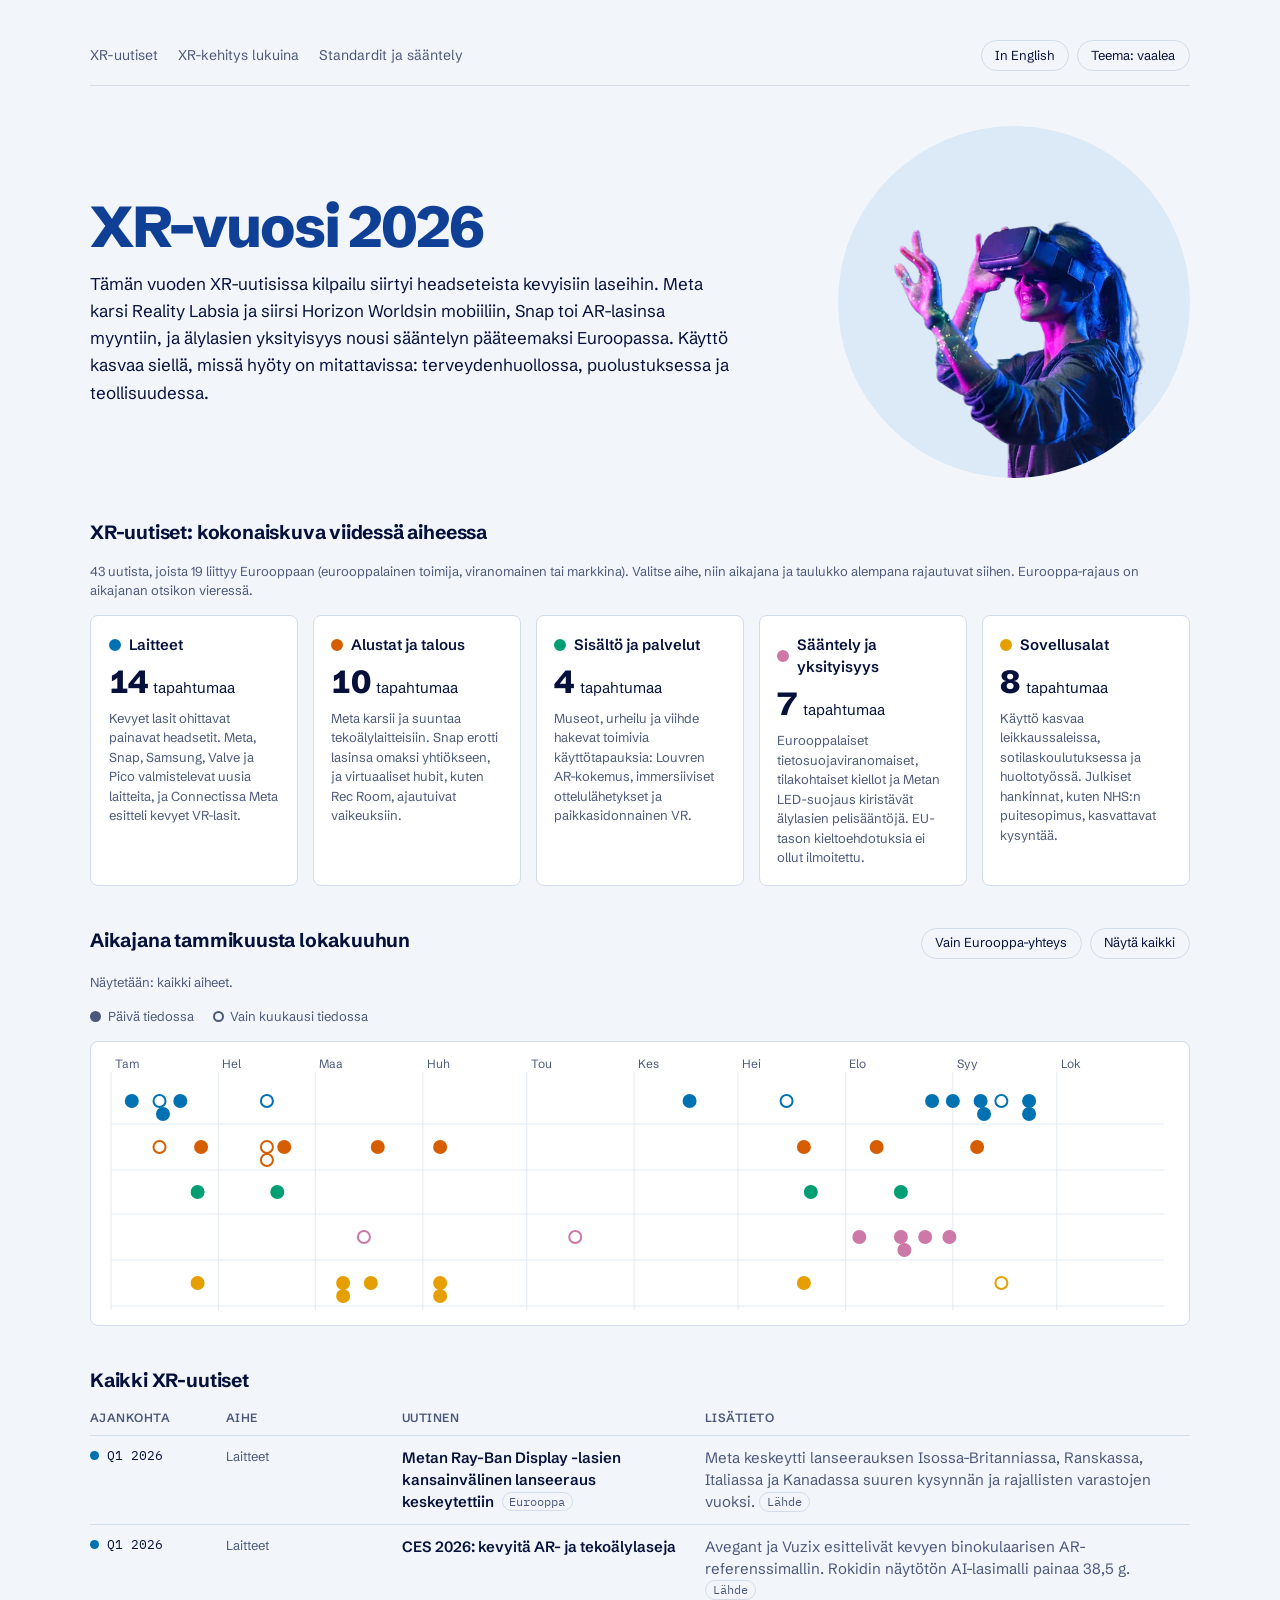
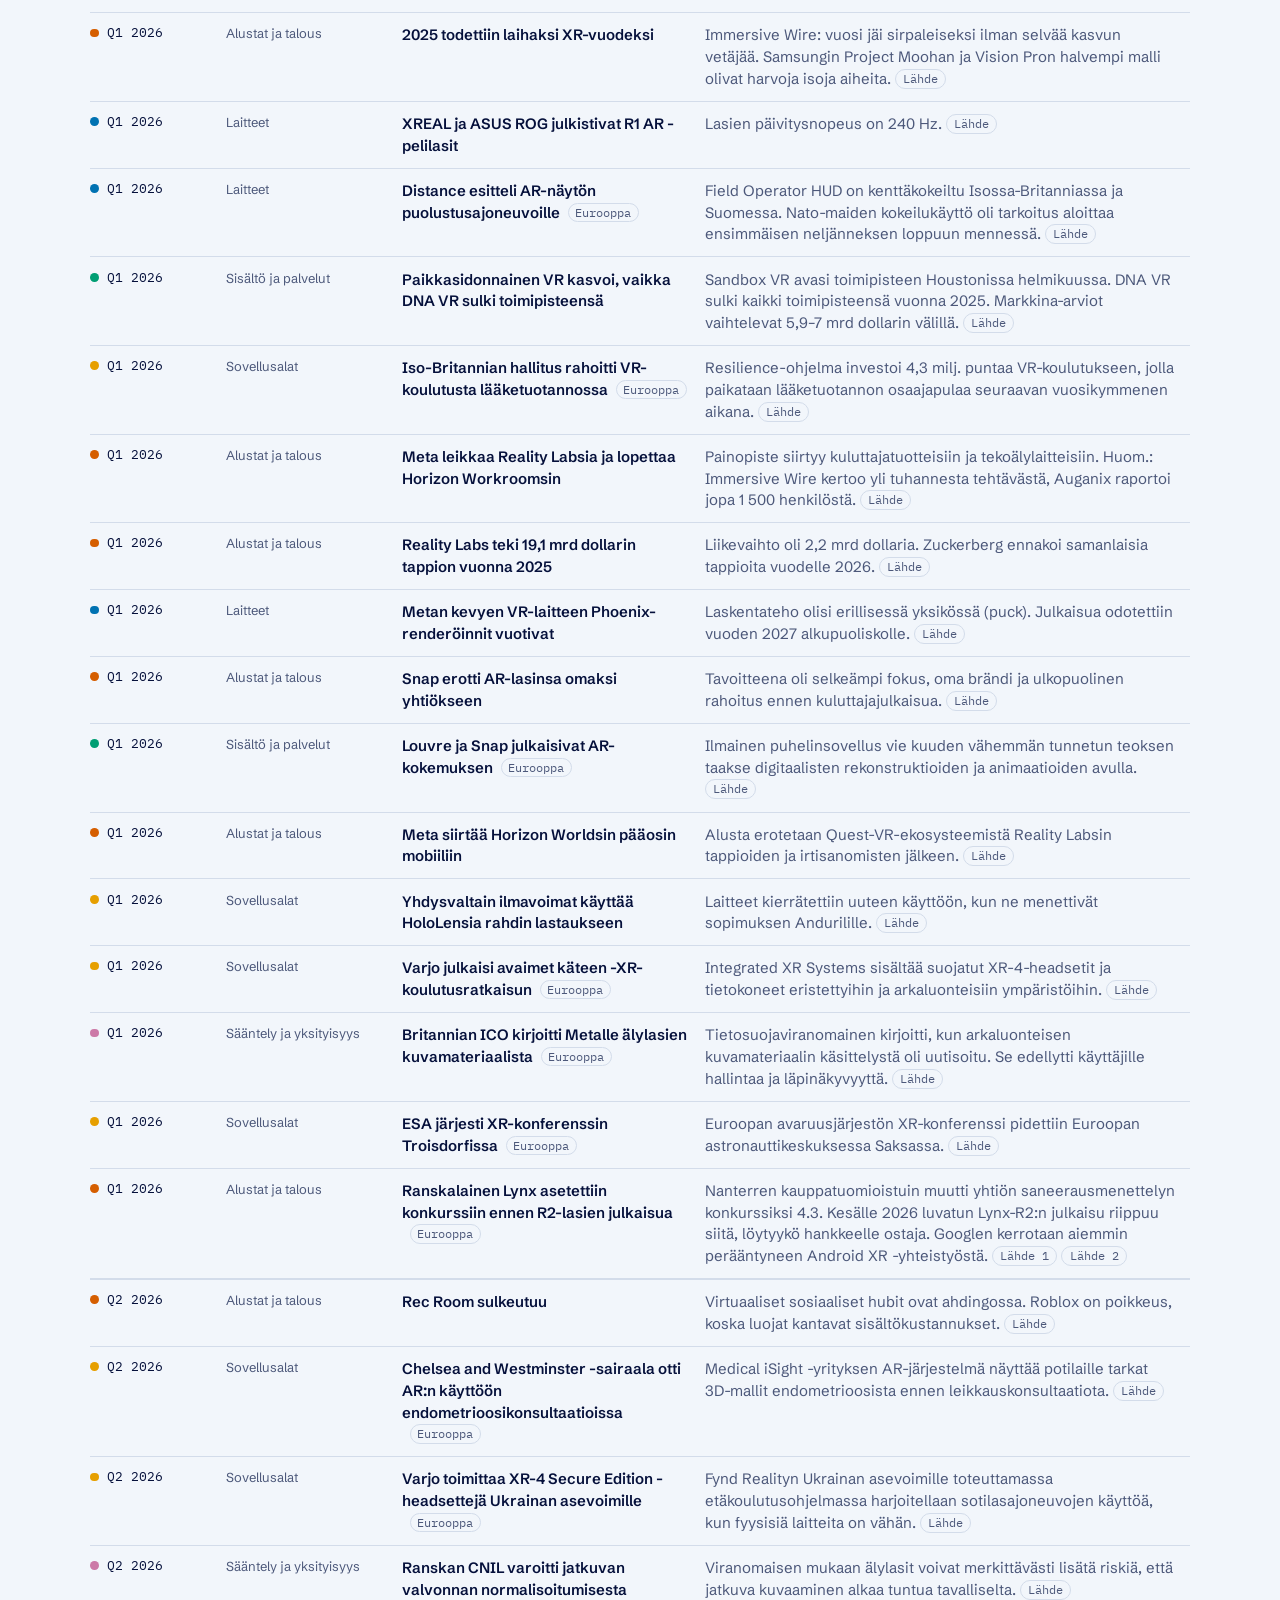
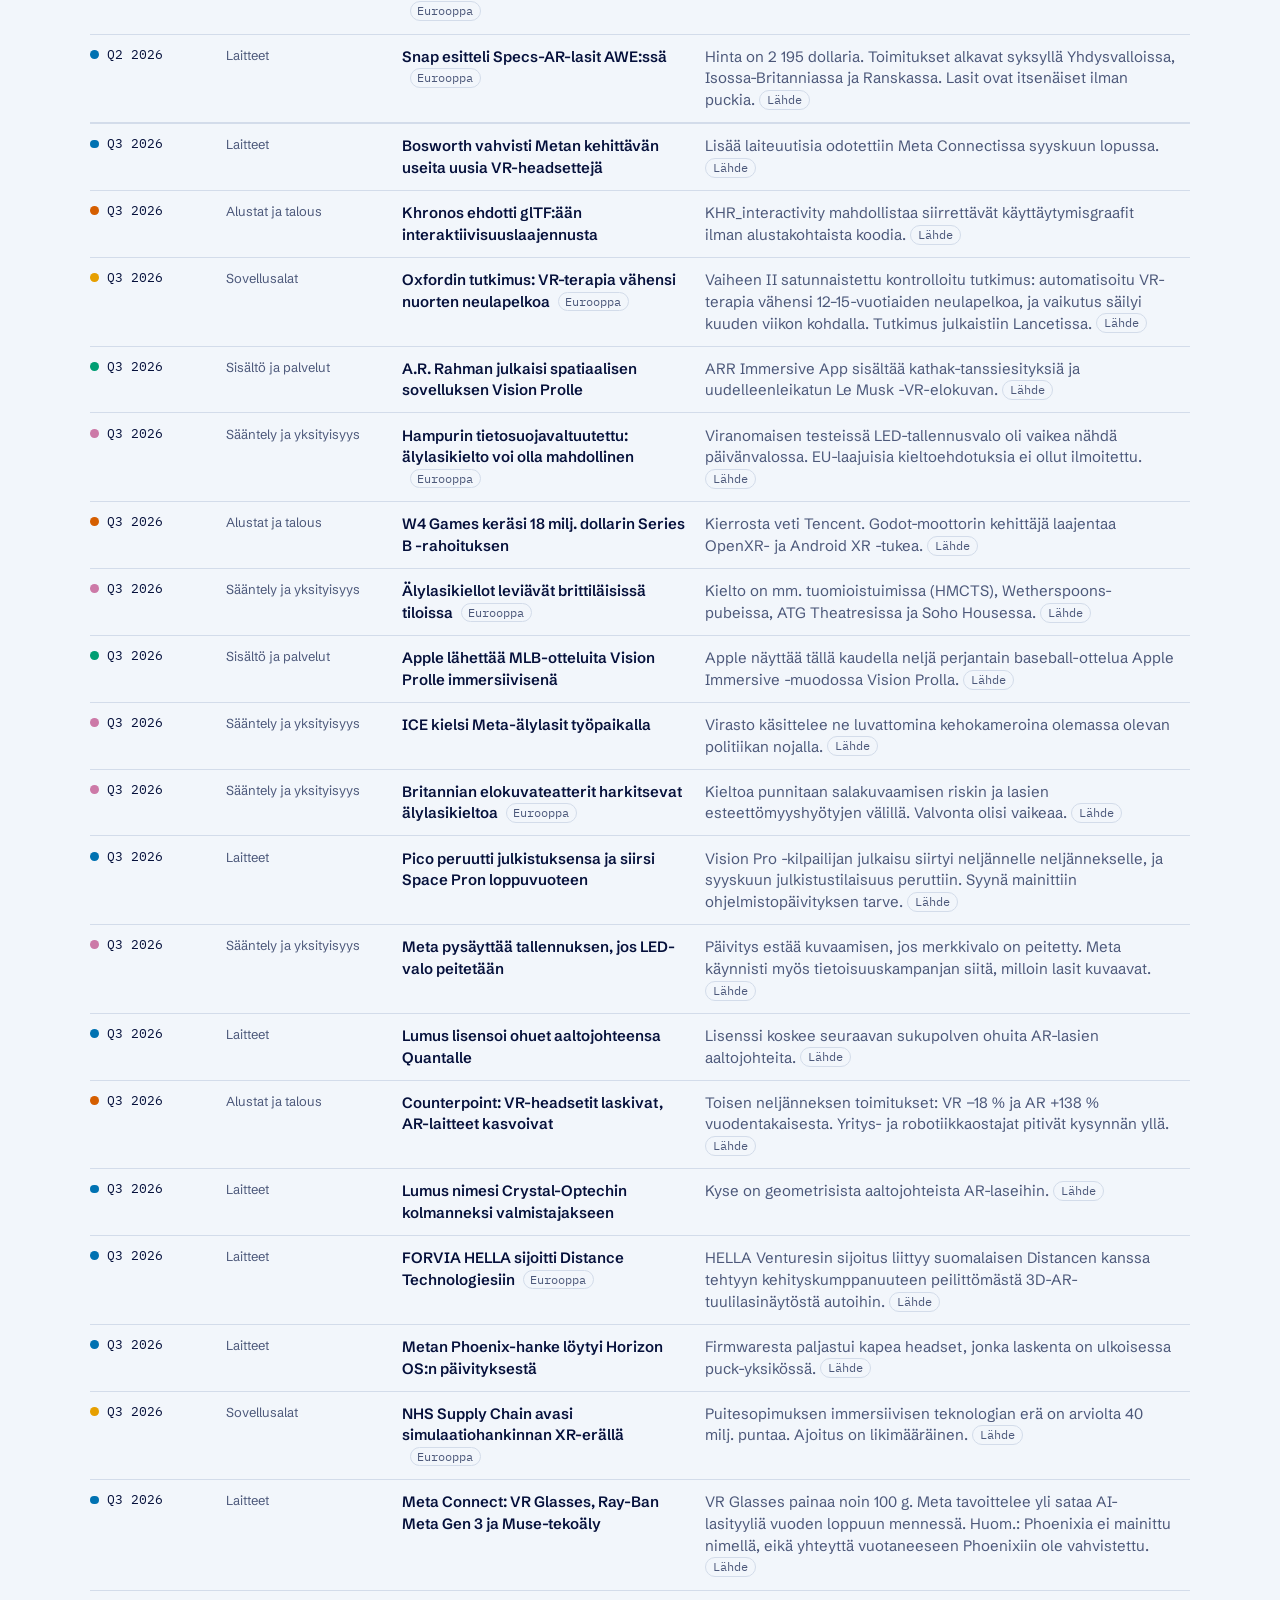
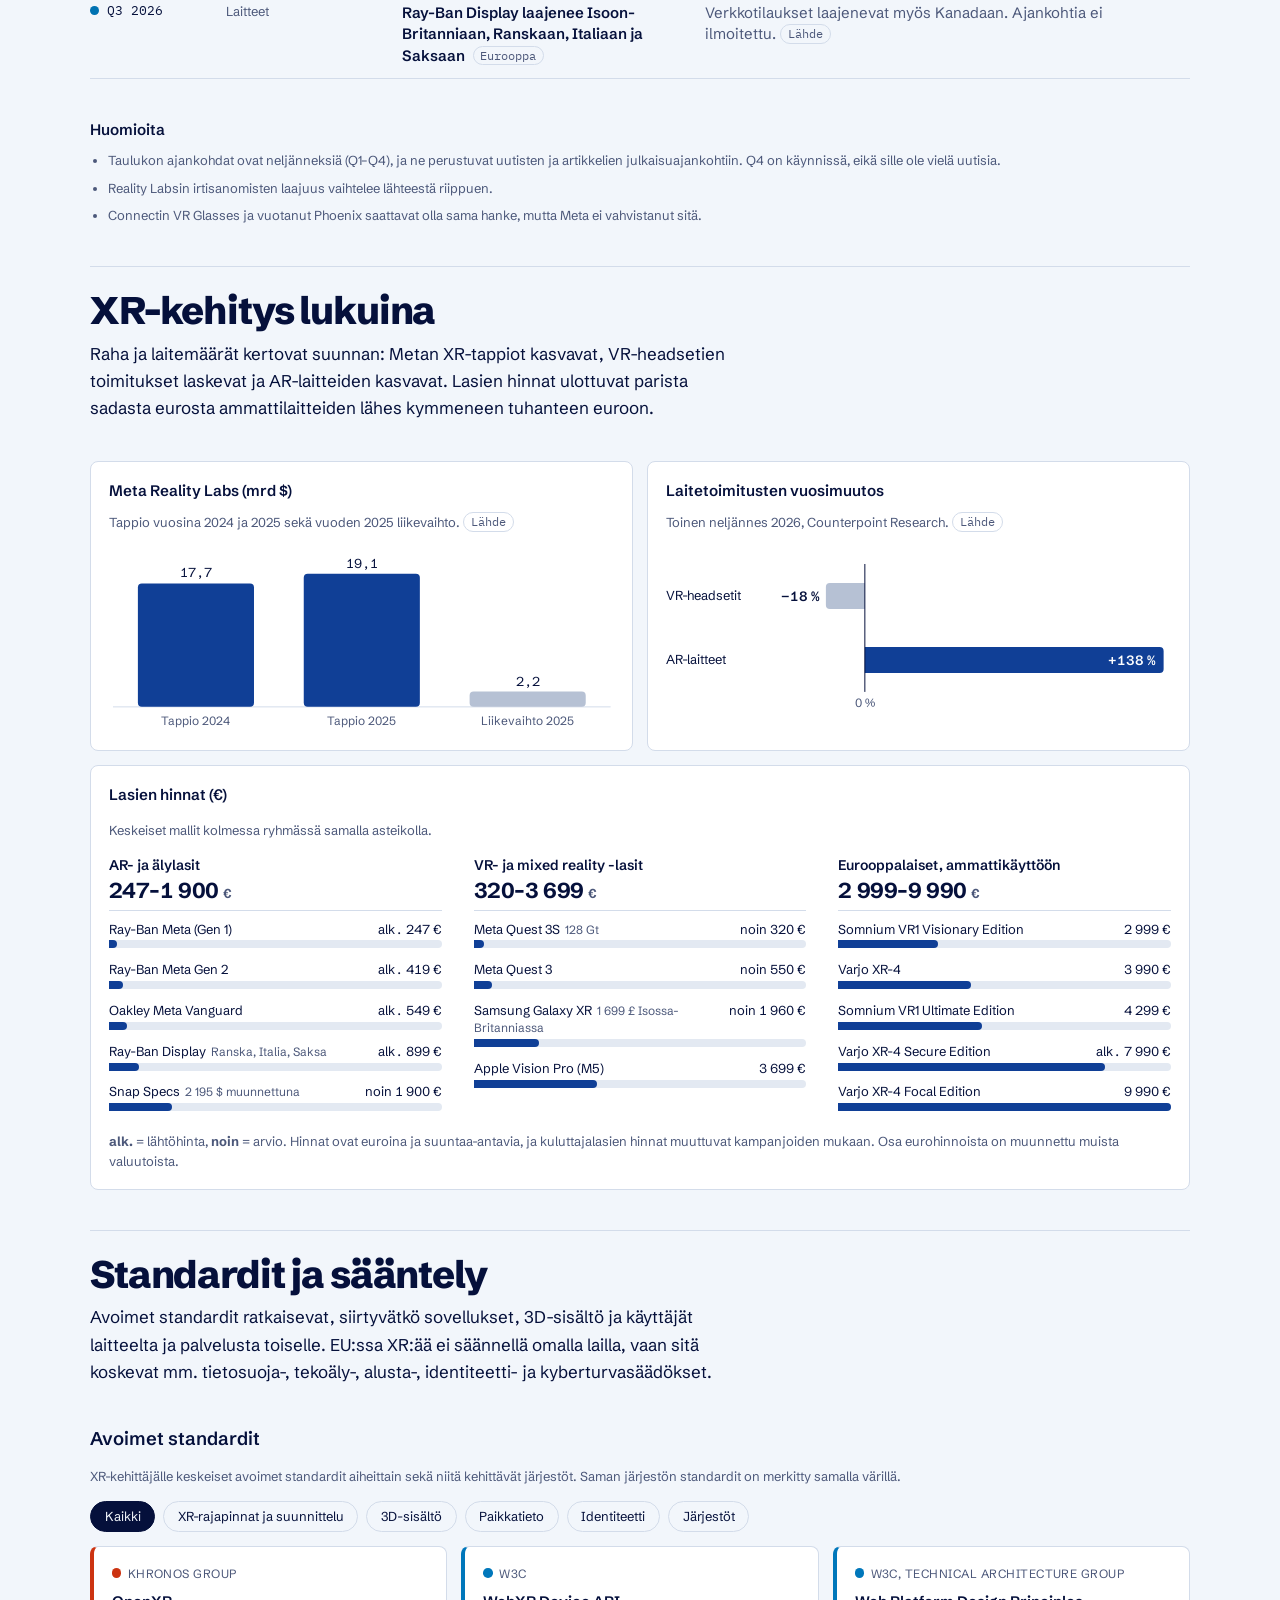
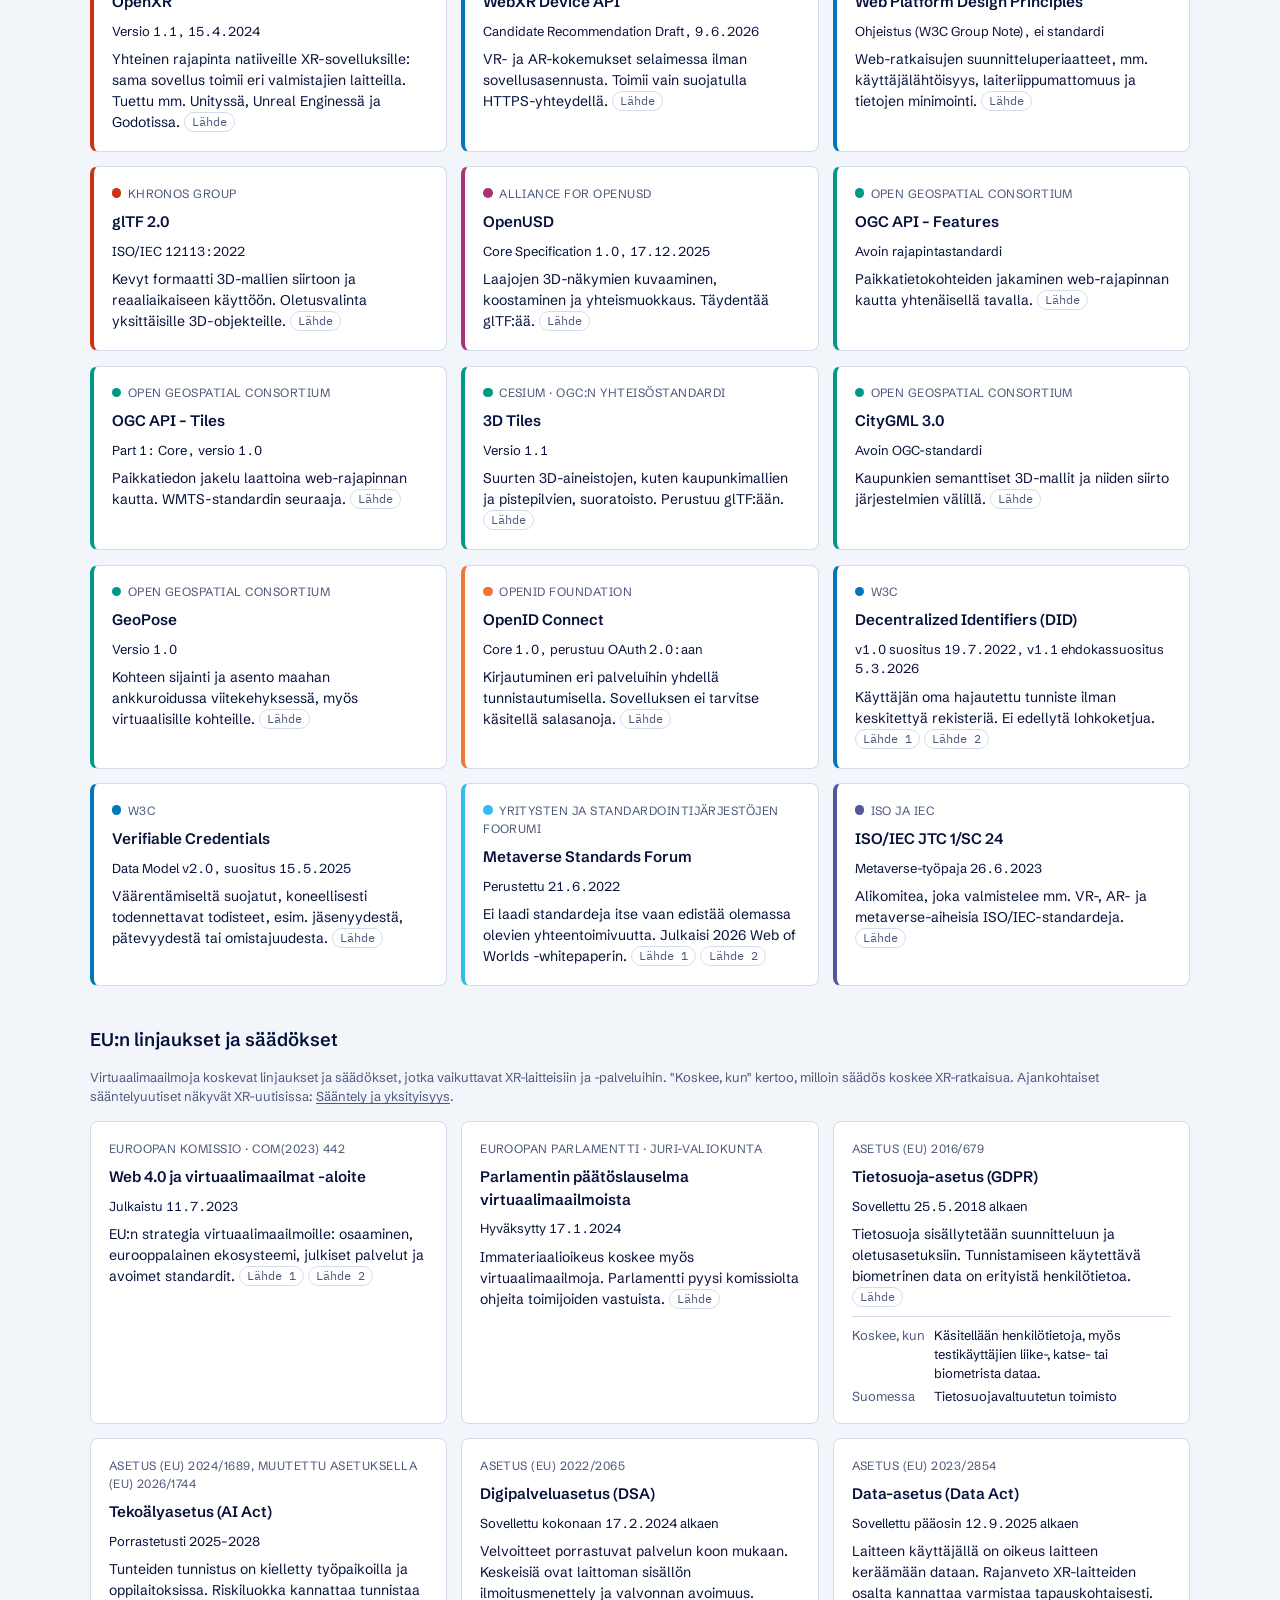
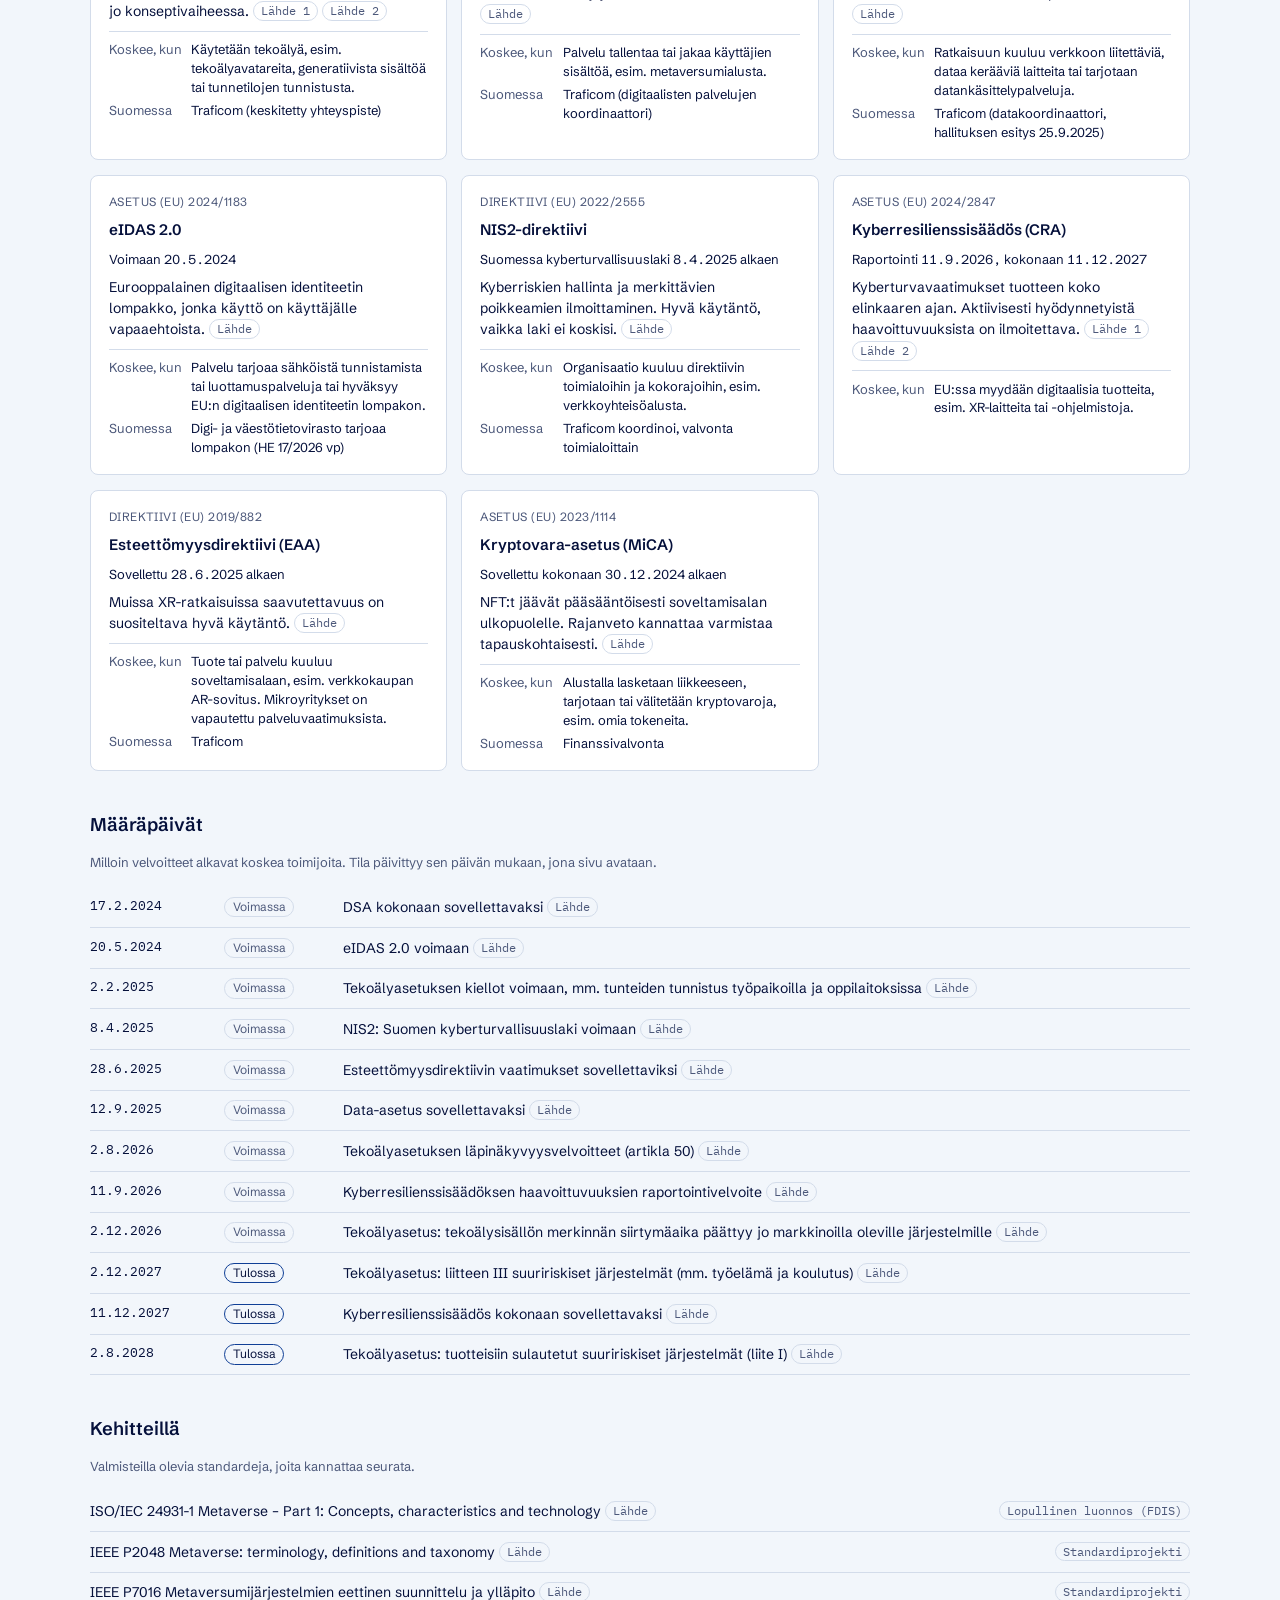
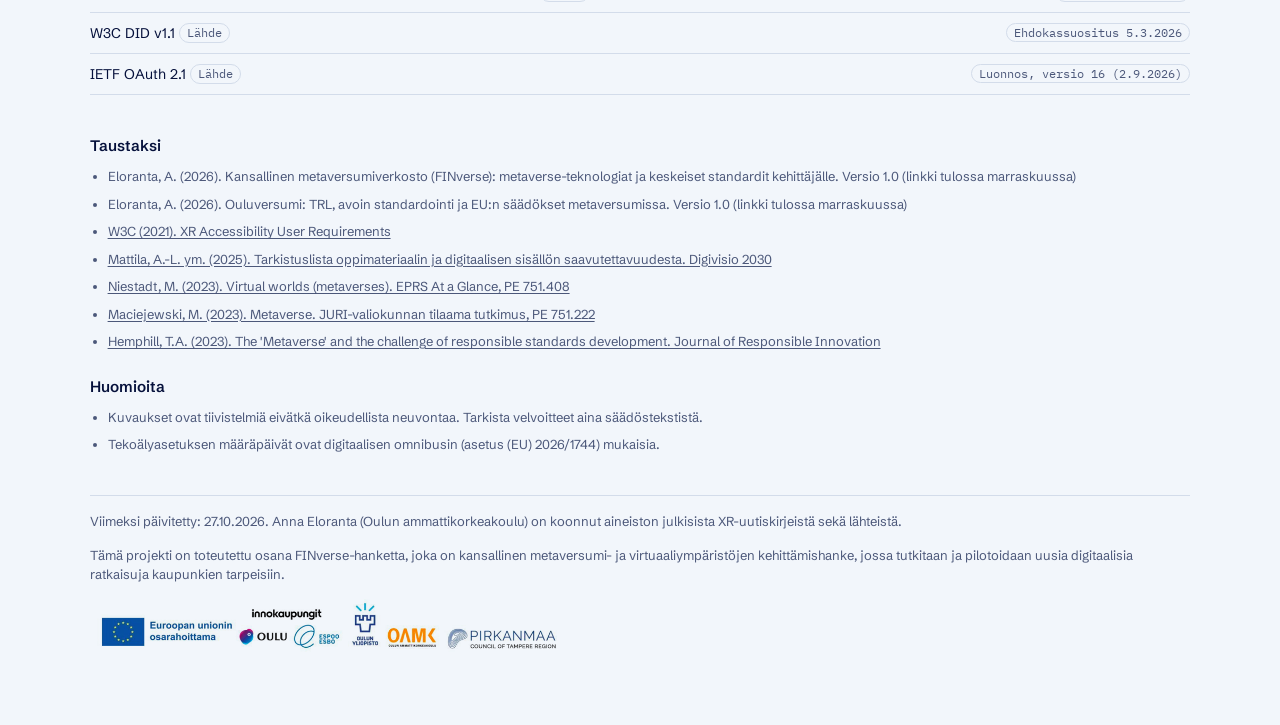
==== commit 89fa5b05: "Pienennä logojen näyttökokoa terävämmäksi Co-Authored-By: Claude Opus 5.5 <noreply@anthropic.com> Cl" ====
--- a/index.html
+++ b/index.html
@@ -132,7 +132,7 @@
 .xr-foot p { margin: 0; }
 /* Hankkeen logot: läpinäkyvä kuva; tummassa teemassa valkoinen pohja, jotta tummat logot erottuvat */
 .xr-funding { margin-top: 0.9rem; display: flex; flex-direction: column; gap: 0.9rem; align-items: flex-start; }
-.xr-funding img { display: block; width: 100%; max-width: 720px; height: auto; }
+.xr-funding img { display: block; width: 100%; max-width: 480px; height: auto; }
 :root[data-scheme="dark"] .xr-funding img { background: #fff; border-radius: var(--radius); padding: 0.6rem 0.9rem; box-sizing: border-box; }
 
 /* Yläpalkki: siirtymät osioihin ja teemasäädin */
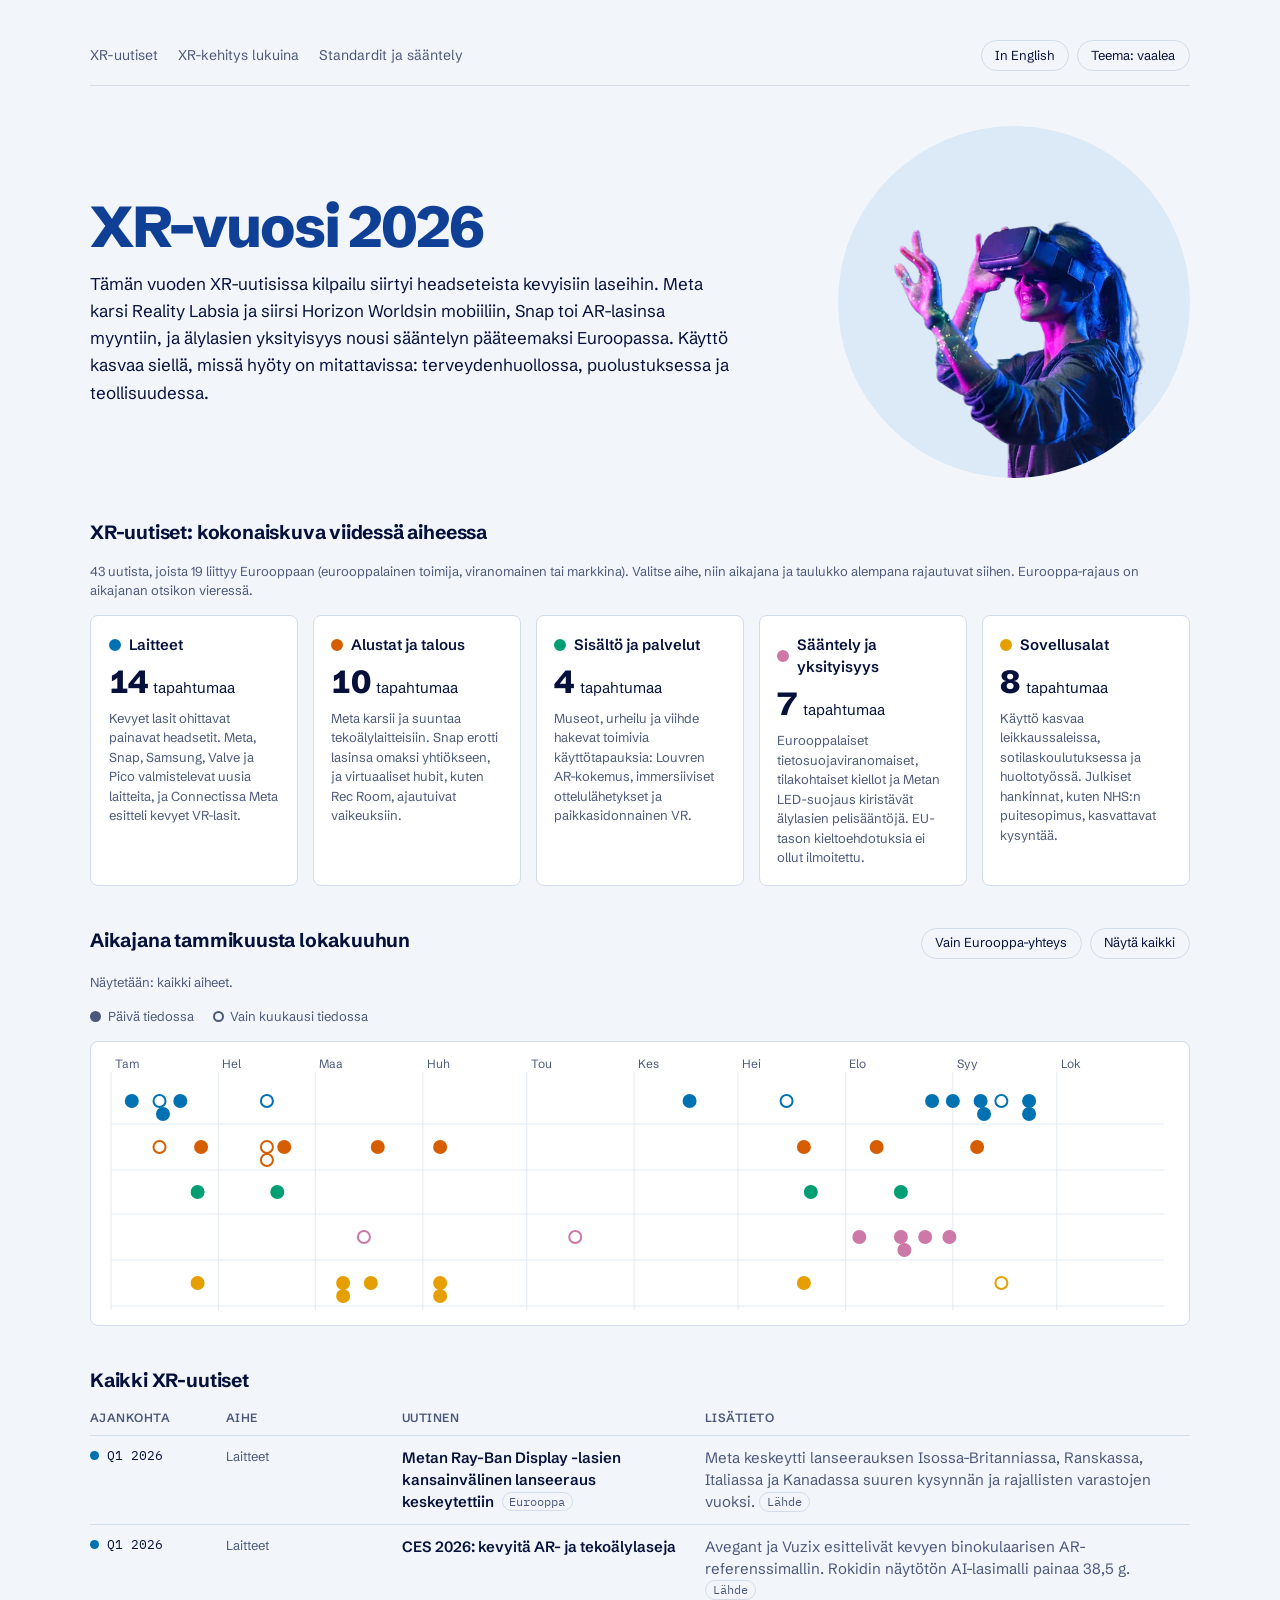
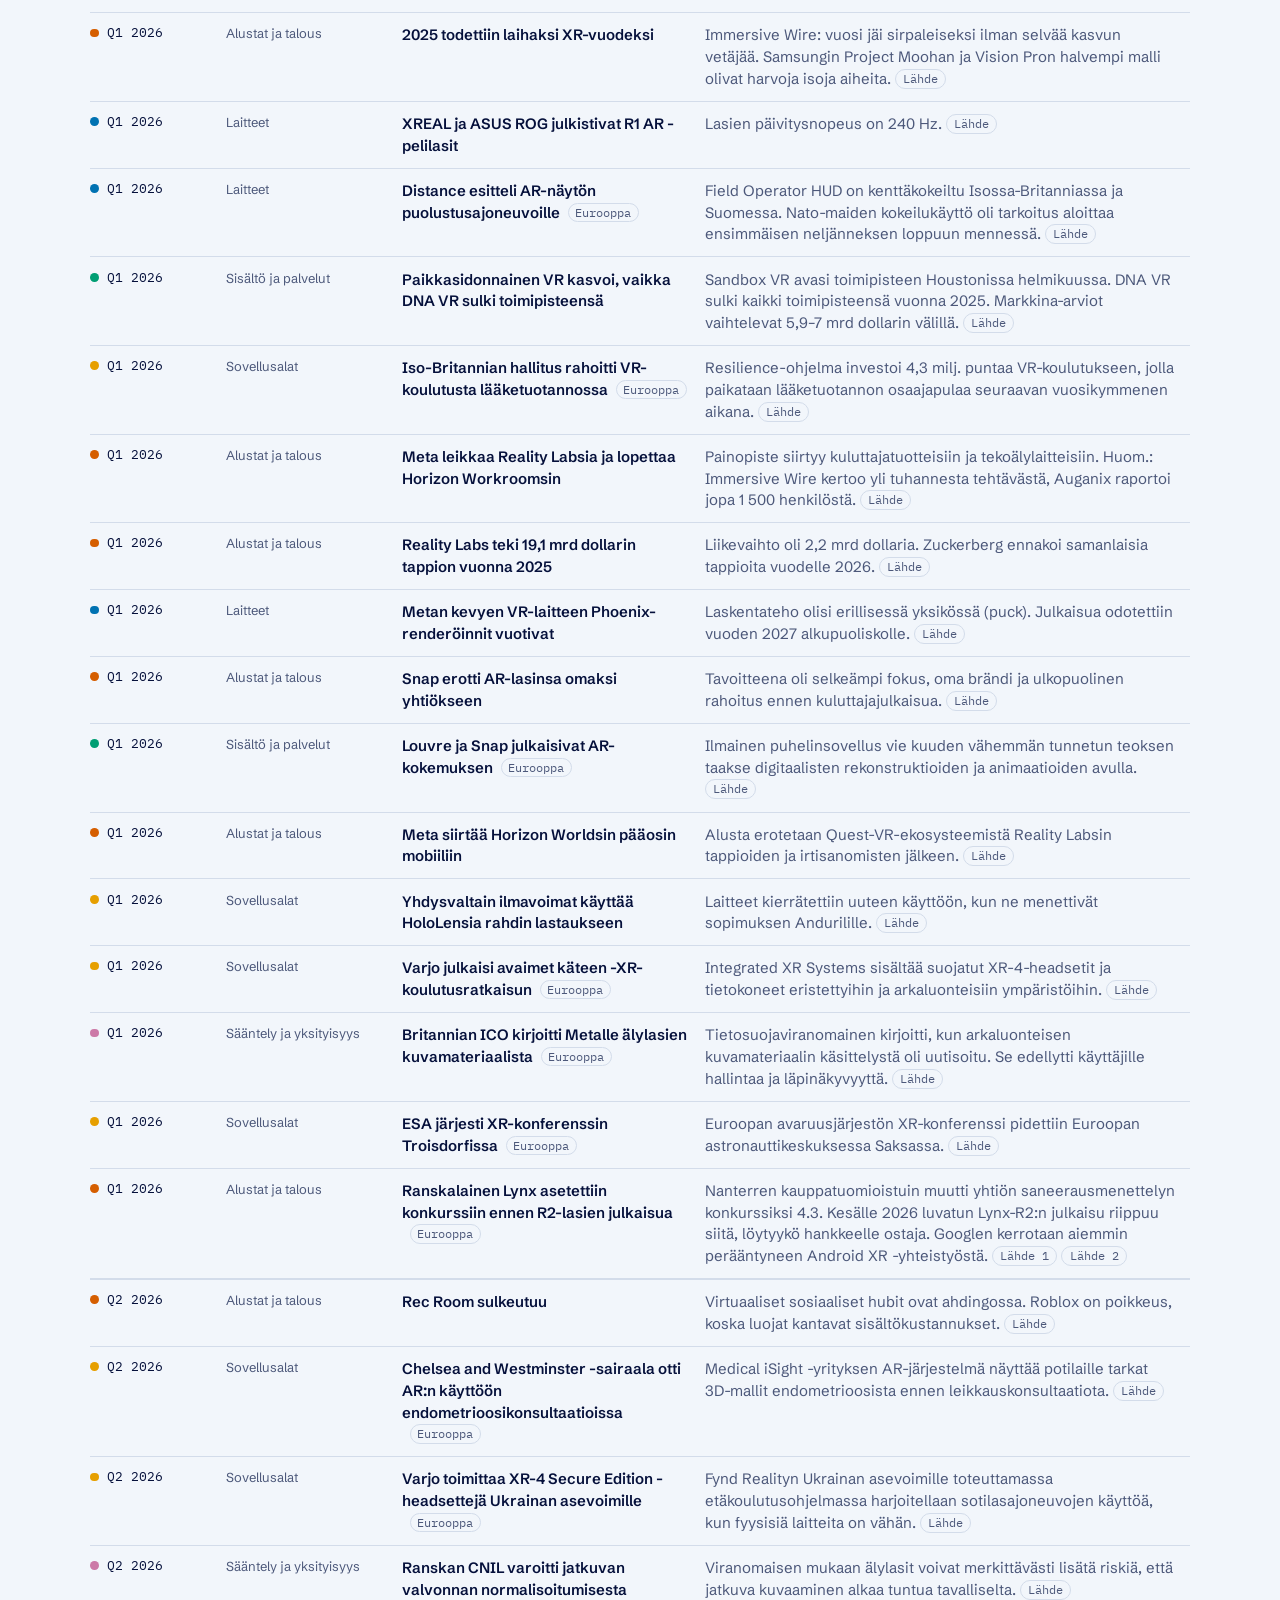
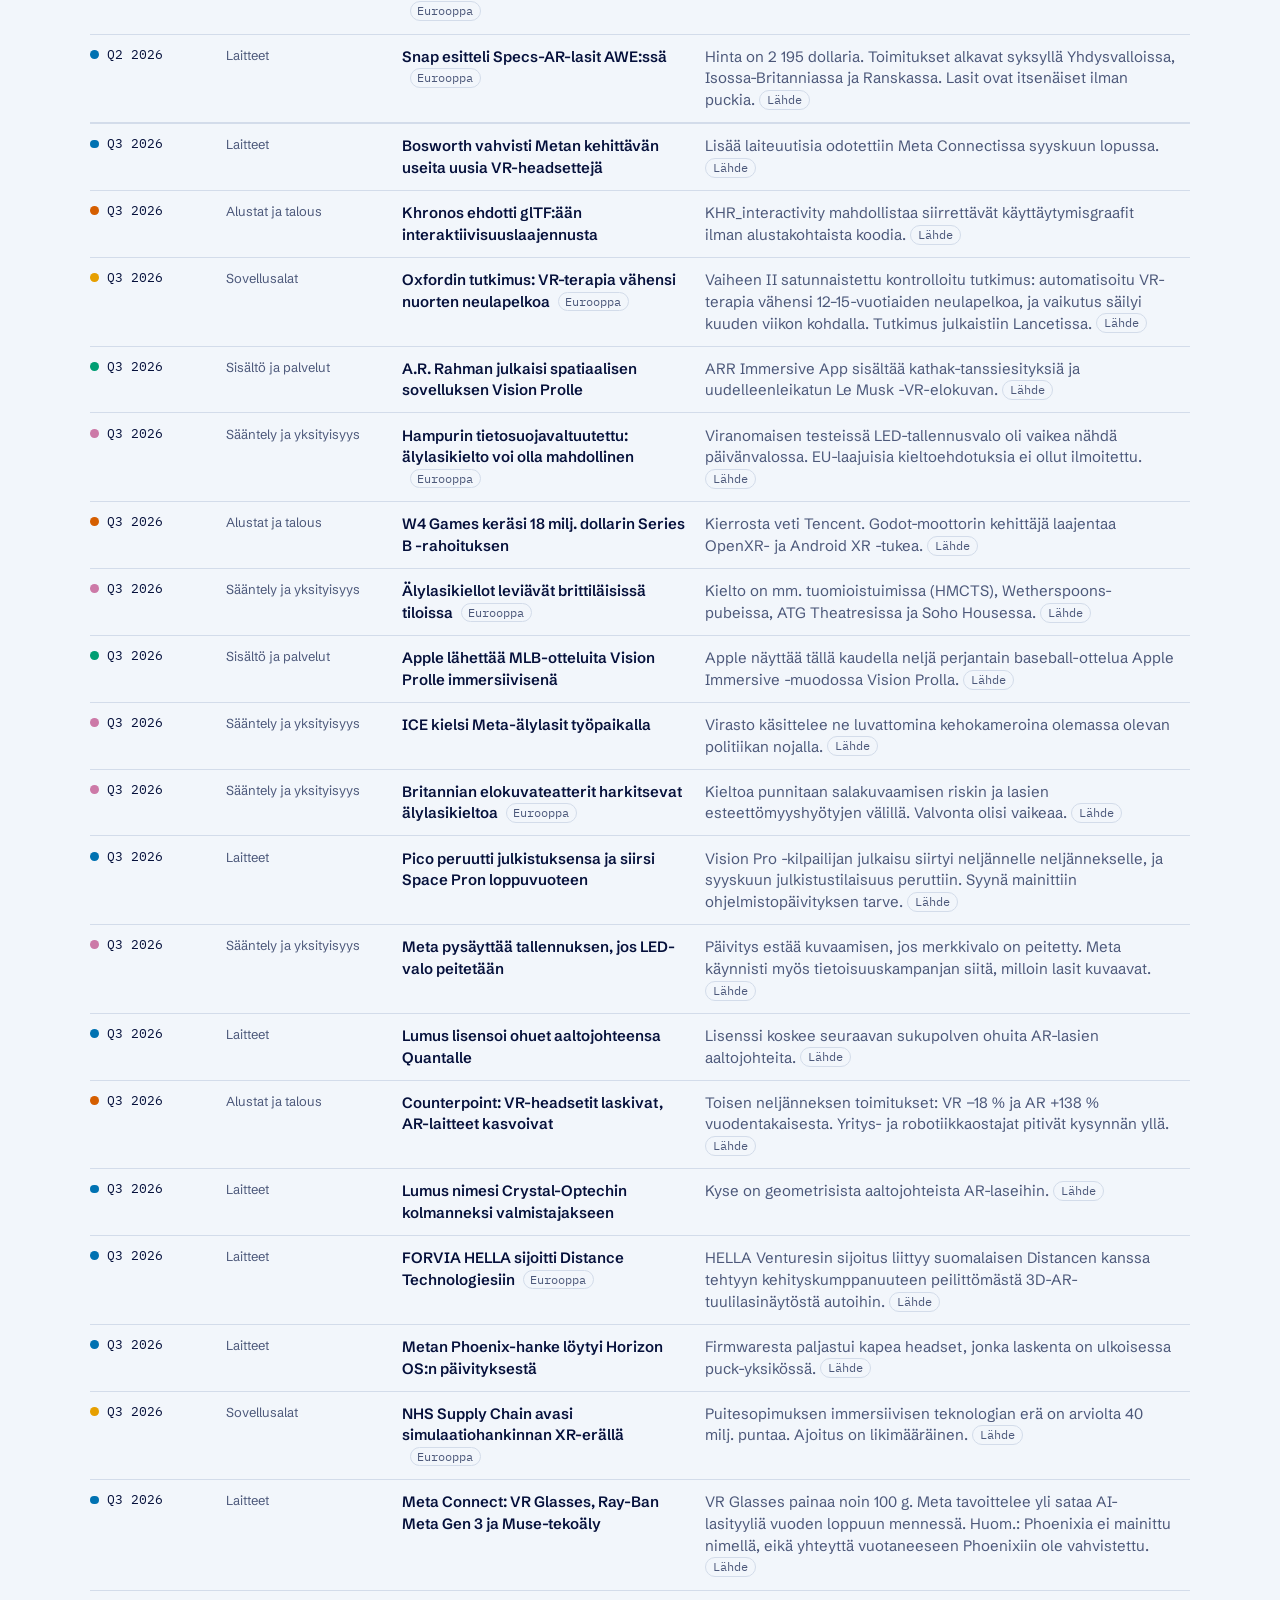
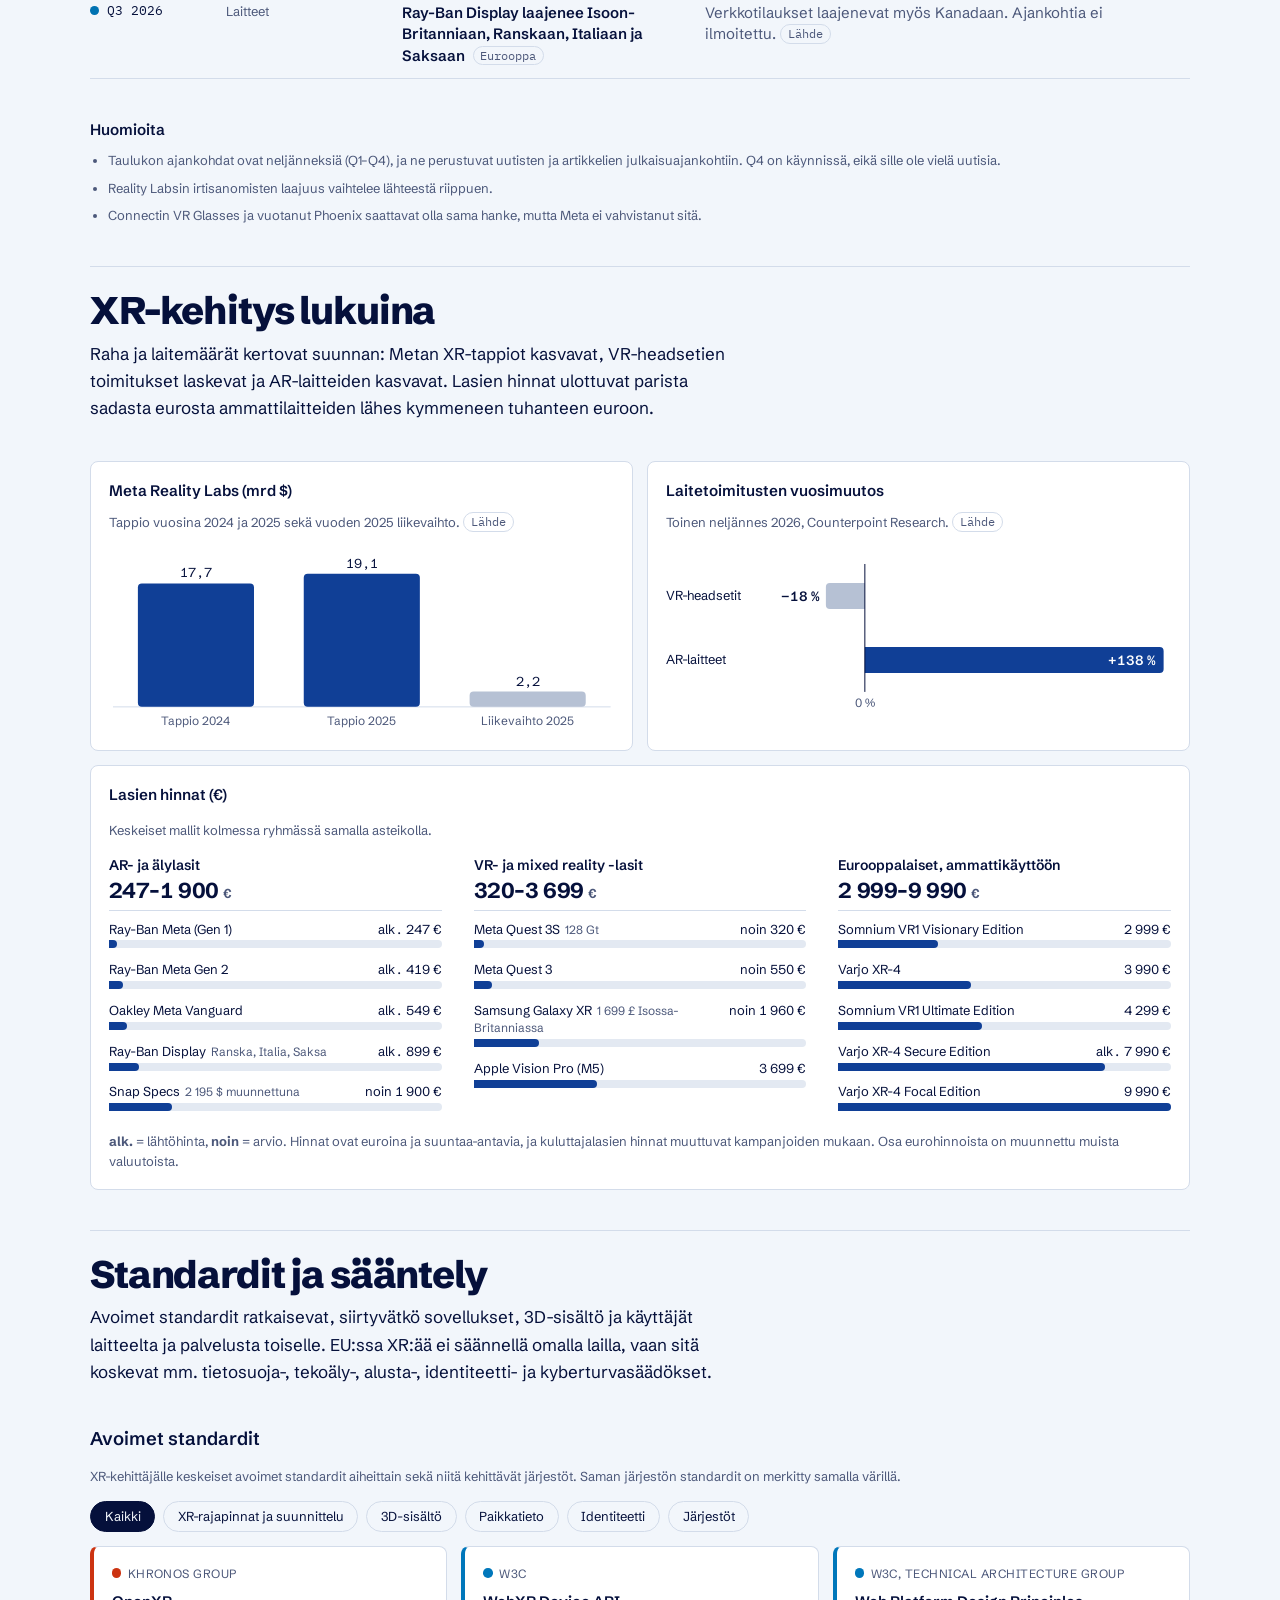
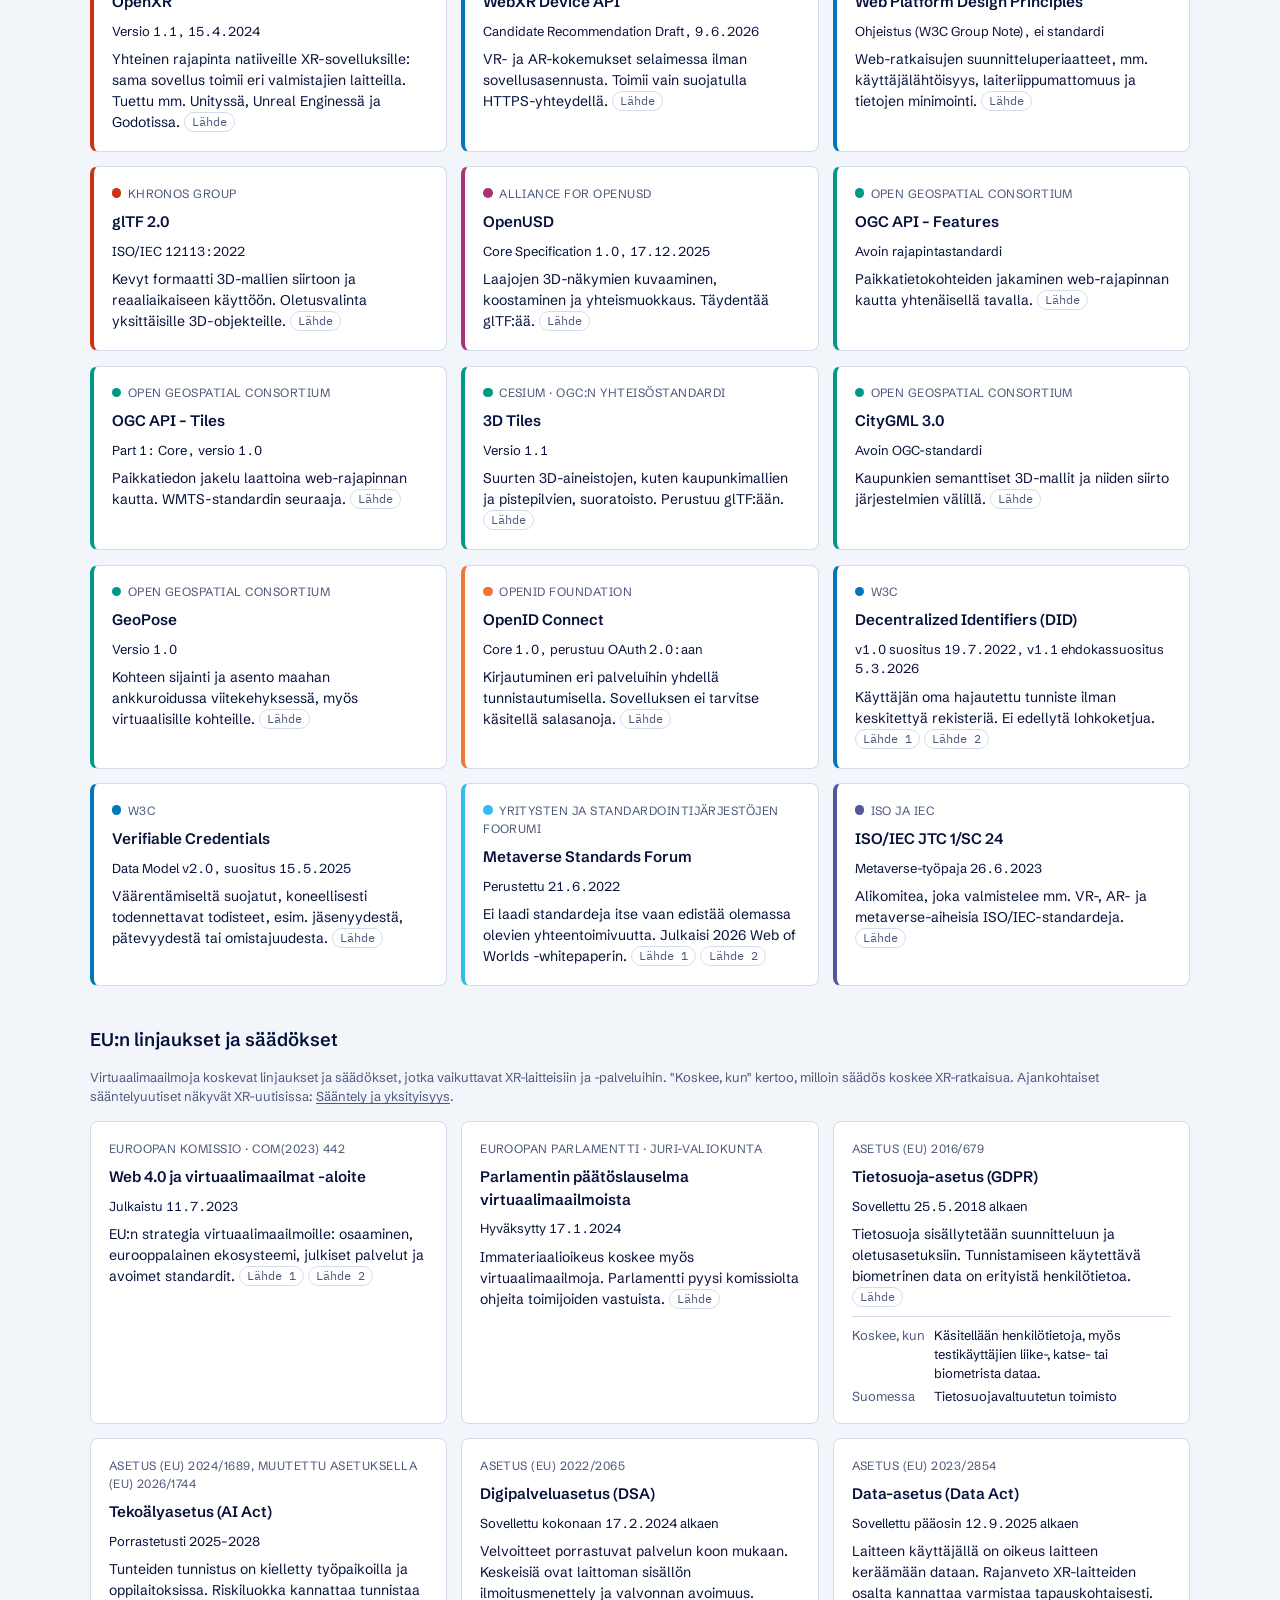
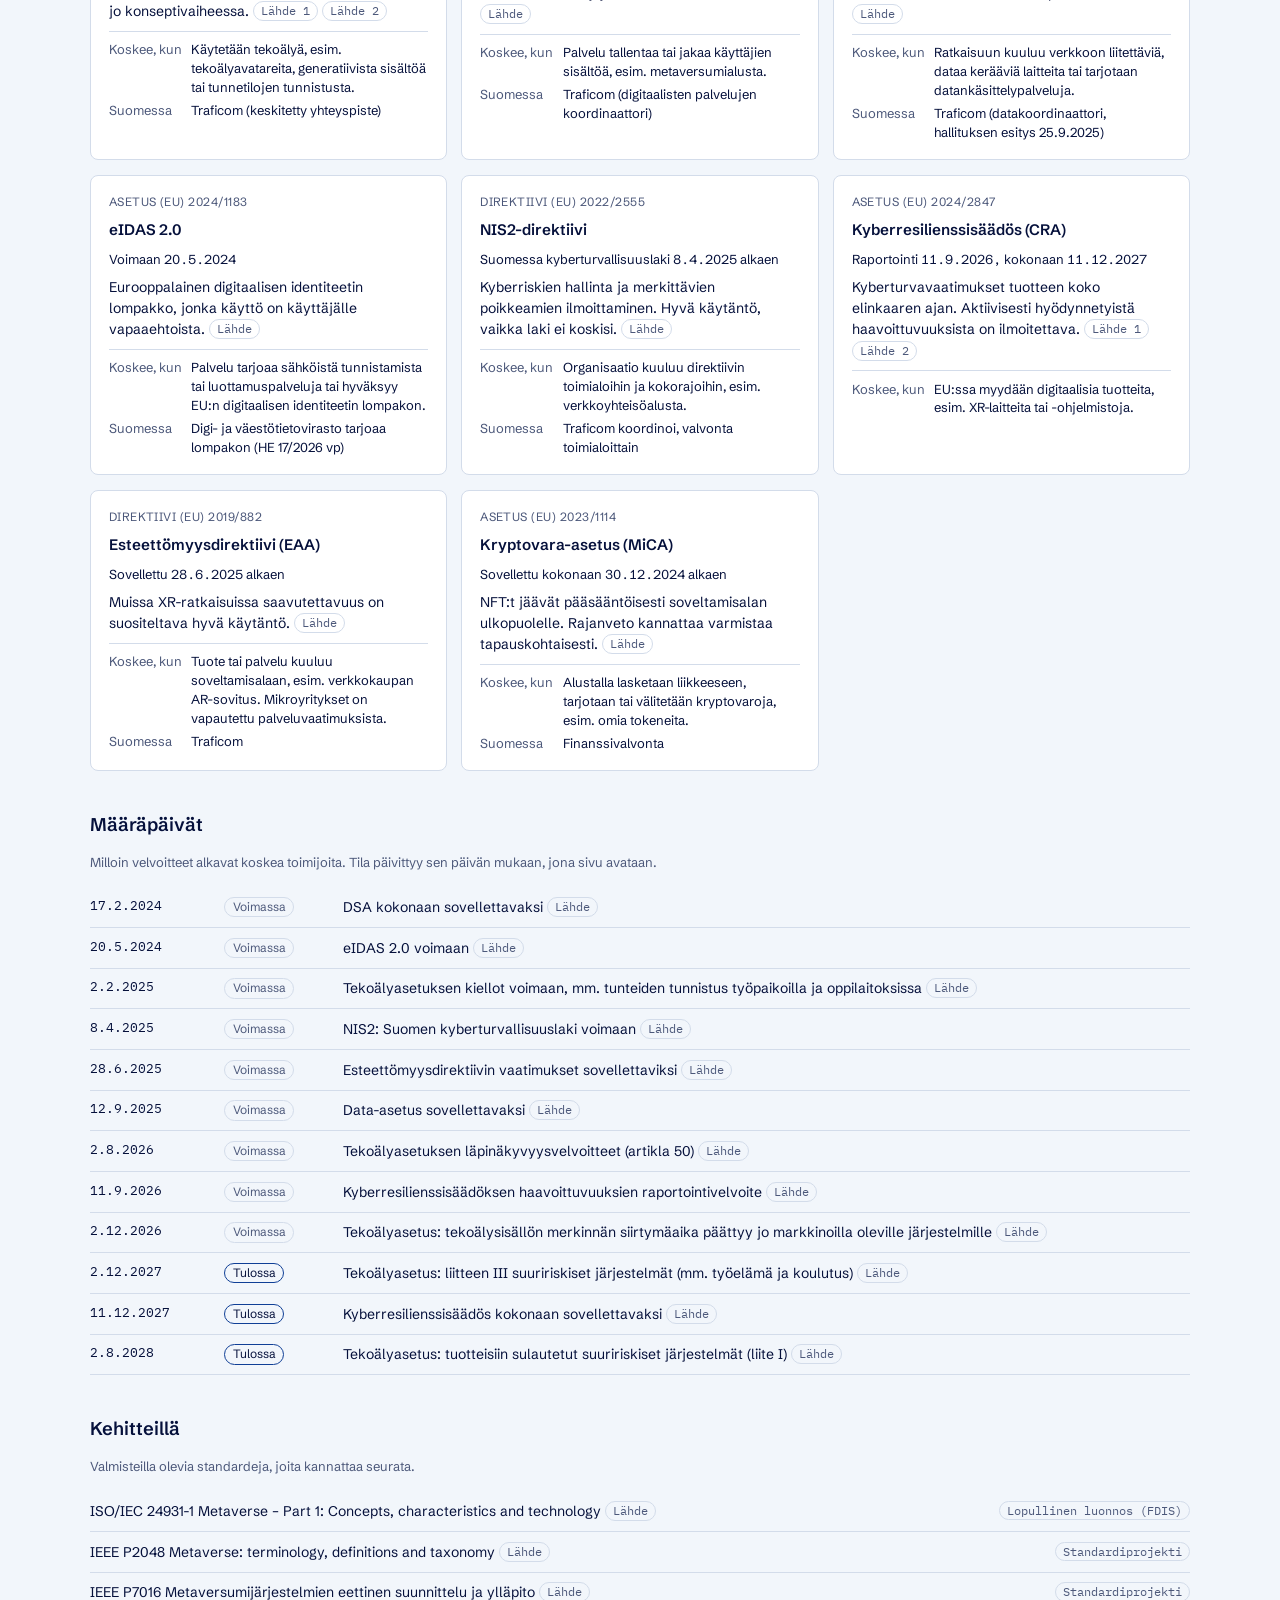
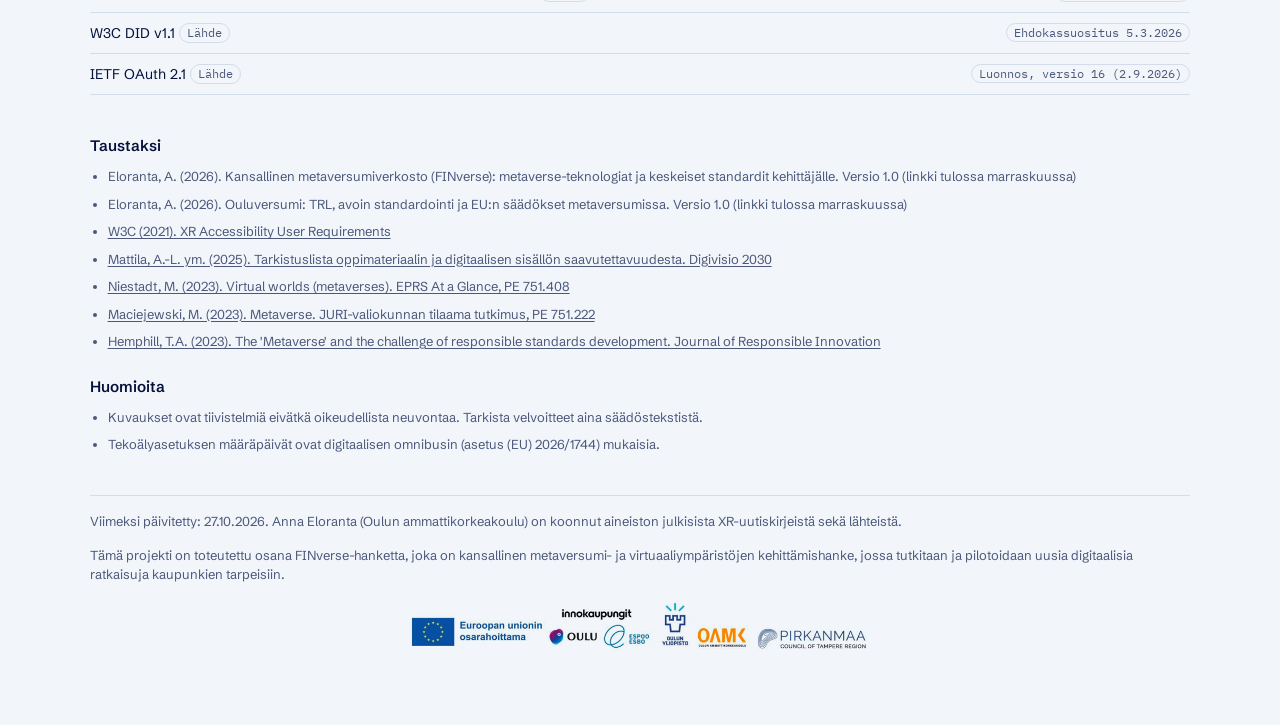
==== commit 3ea1255d: "Keskitä logot sivulla ja README-tiedostoissa Co-Authored-By: Claude Opus 5.5 <noreply@anthropic.com>" ====
--- a/index.html
+++ b/index.html
@@ -132,7 +132,7 @@
 .xr-foot p { margin: 0; }
 /* Hankkeen logot: läpinäkyvä kuva; tummassa teemassa valkoinen pohja, jotta tummat logot erottuvat */
 .xr-funding { margin-top: 0.9rem; display: flex; flex-direction: column; gap: 0.9rem; align-items: flex-start; }
-.xr-funding img { display: block; width: 100%; max-width: 480px; height: auto; }
+.xr-funding img { display: block; align-self: center; width: 100%; max-width: 480px; height: auto; }
 :root[data-scheme="dark"] .xr-funding img { background: #fff; border-radius: var(--radius); padding: 0.6rem 0.9rem; box-sizing: border-box; }
 
 /* Yläpalkki: siirtymät osioihin ja teemasäädin */
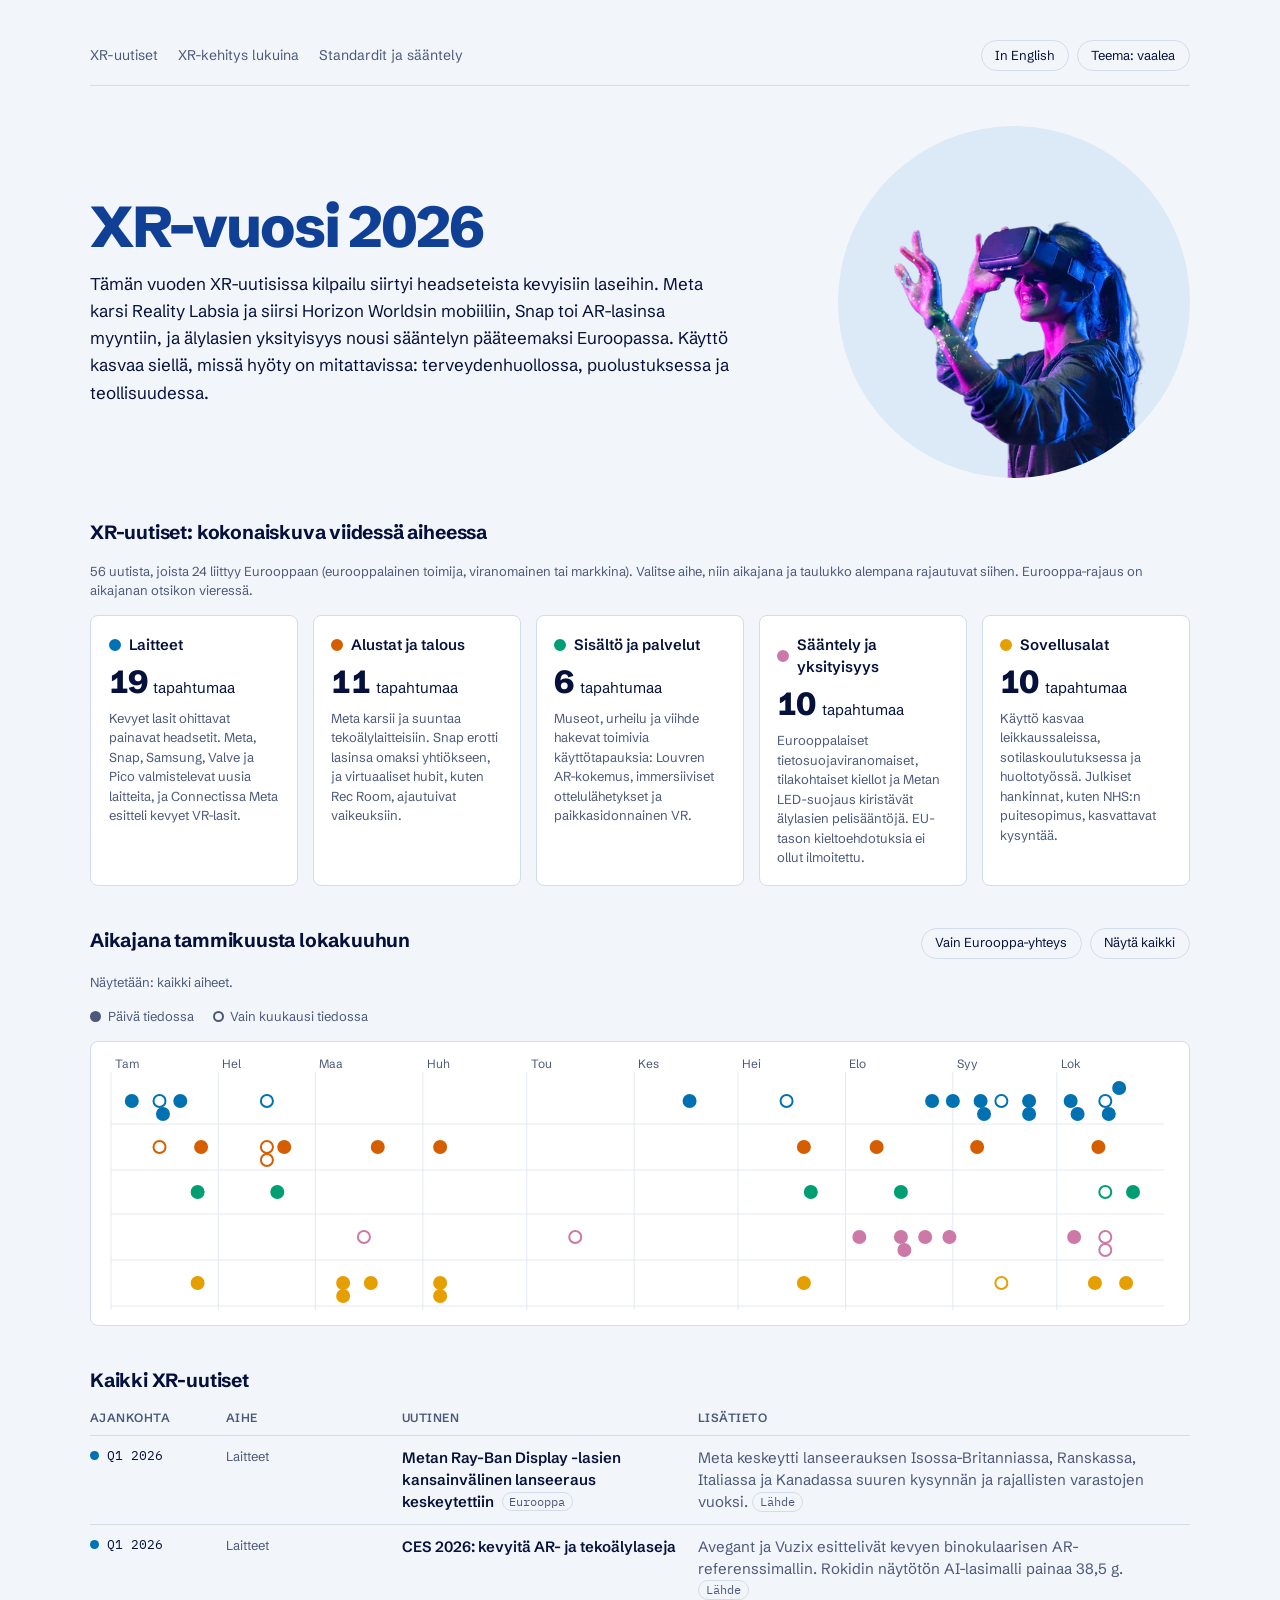
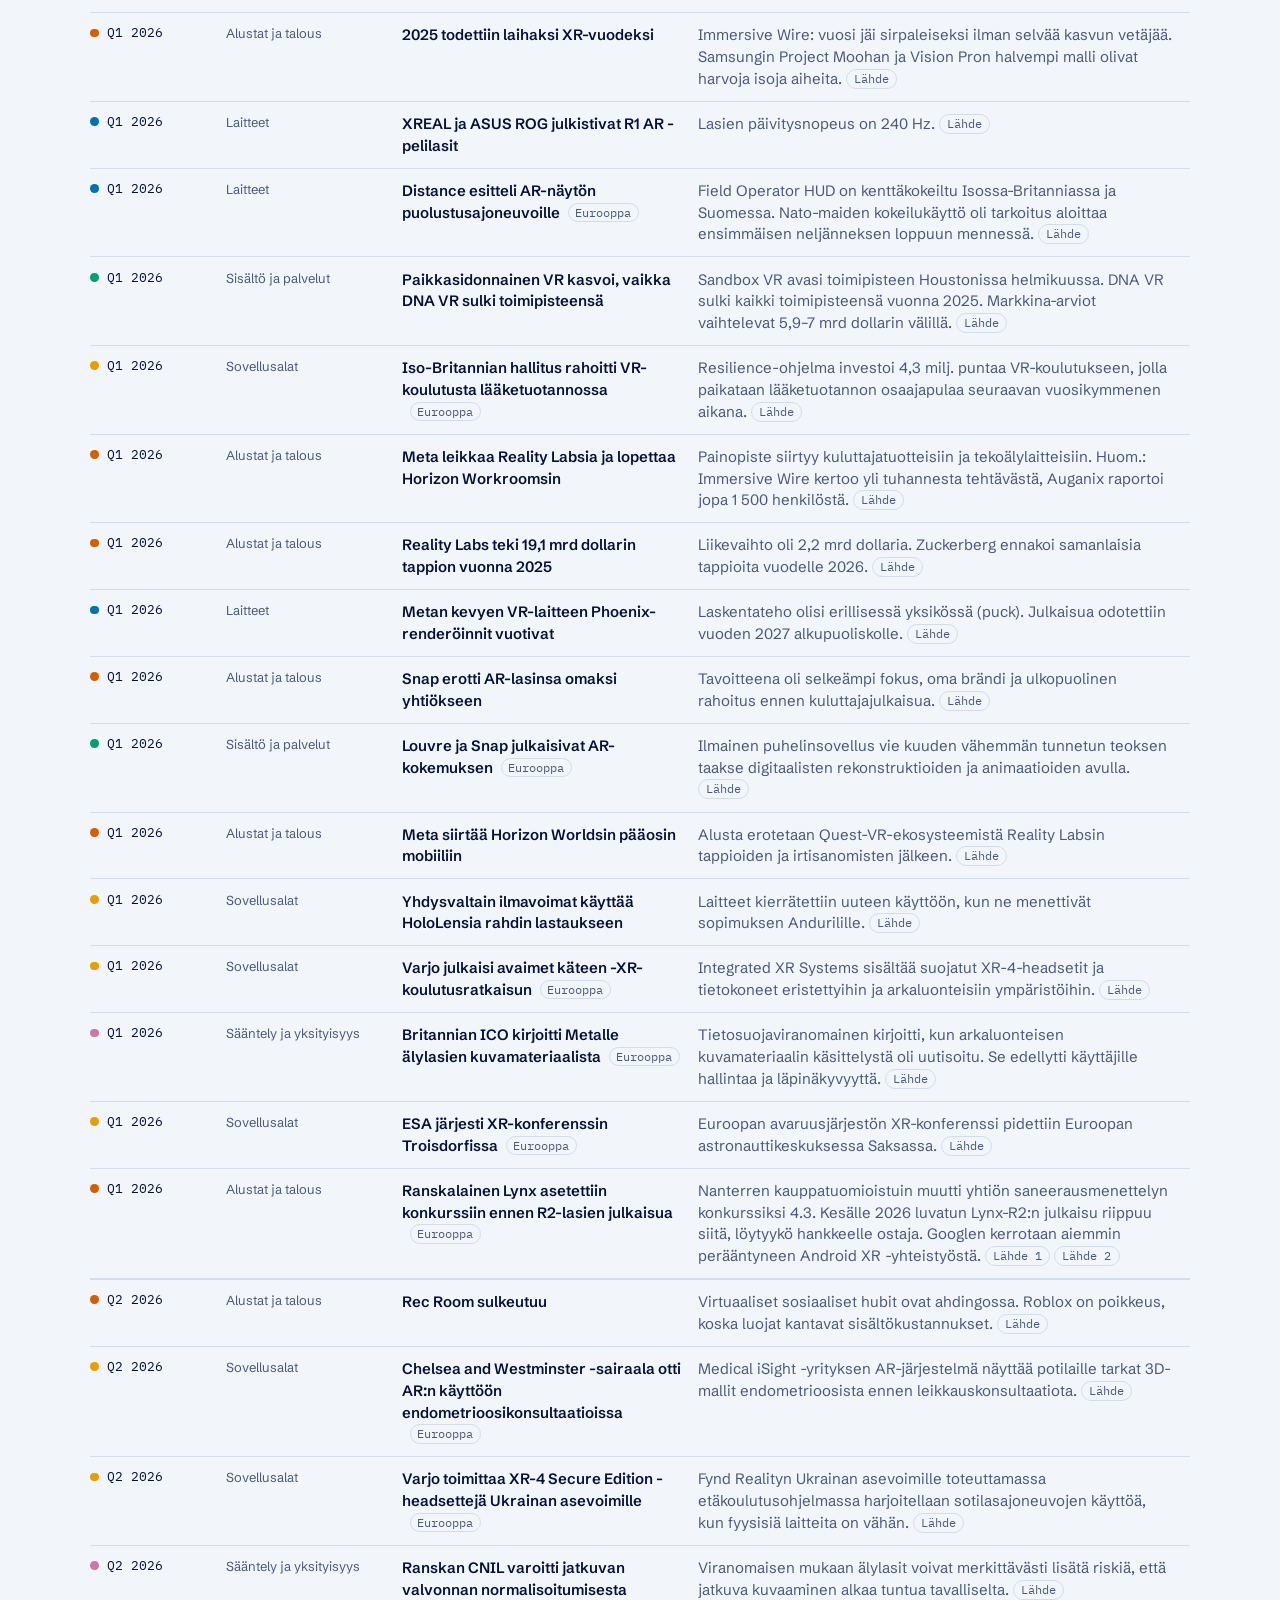
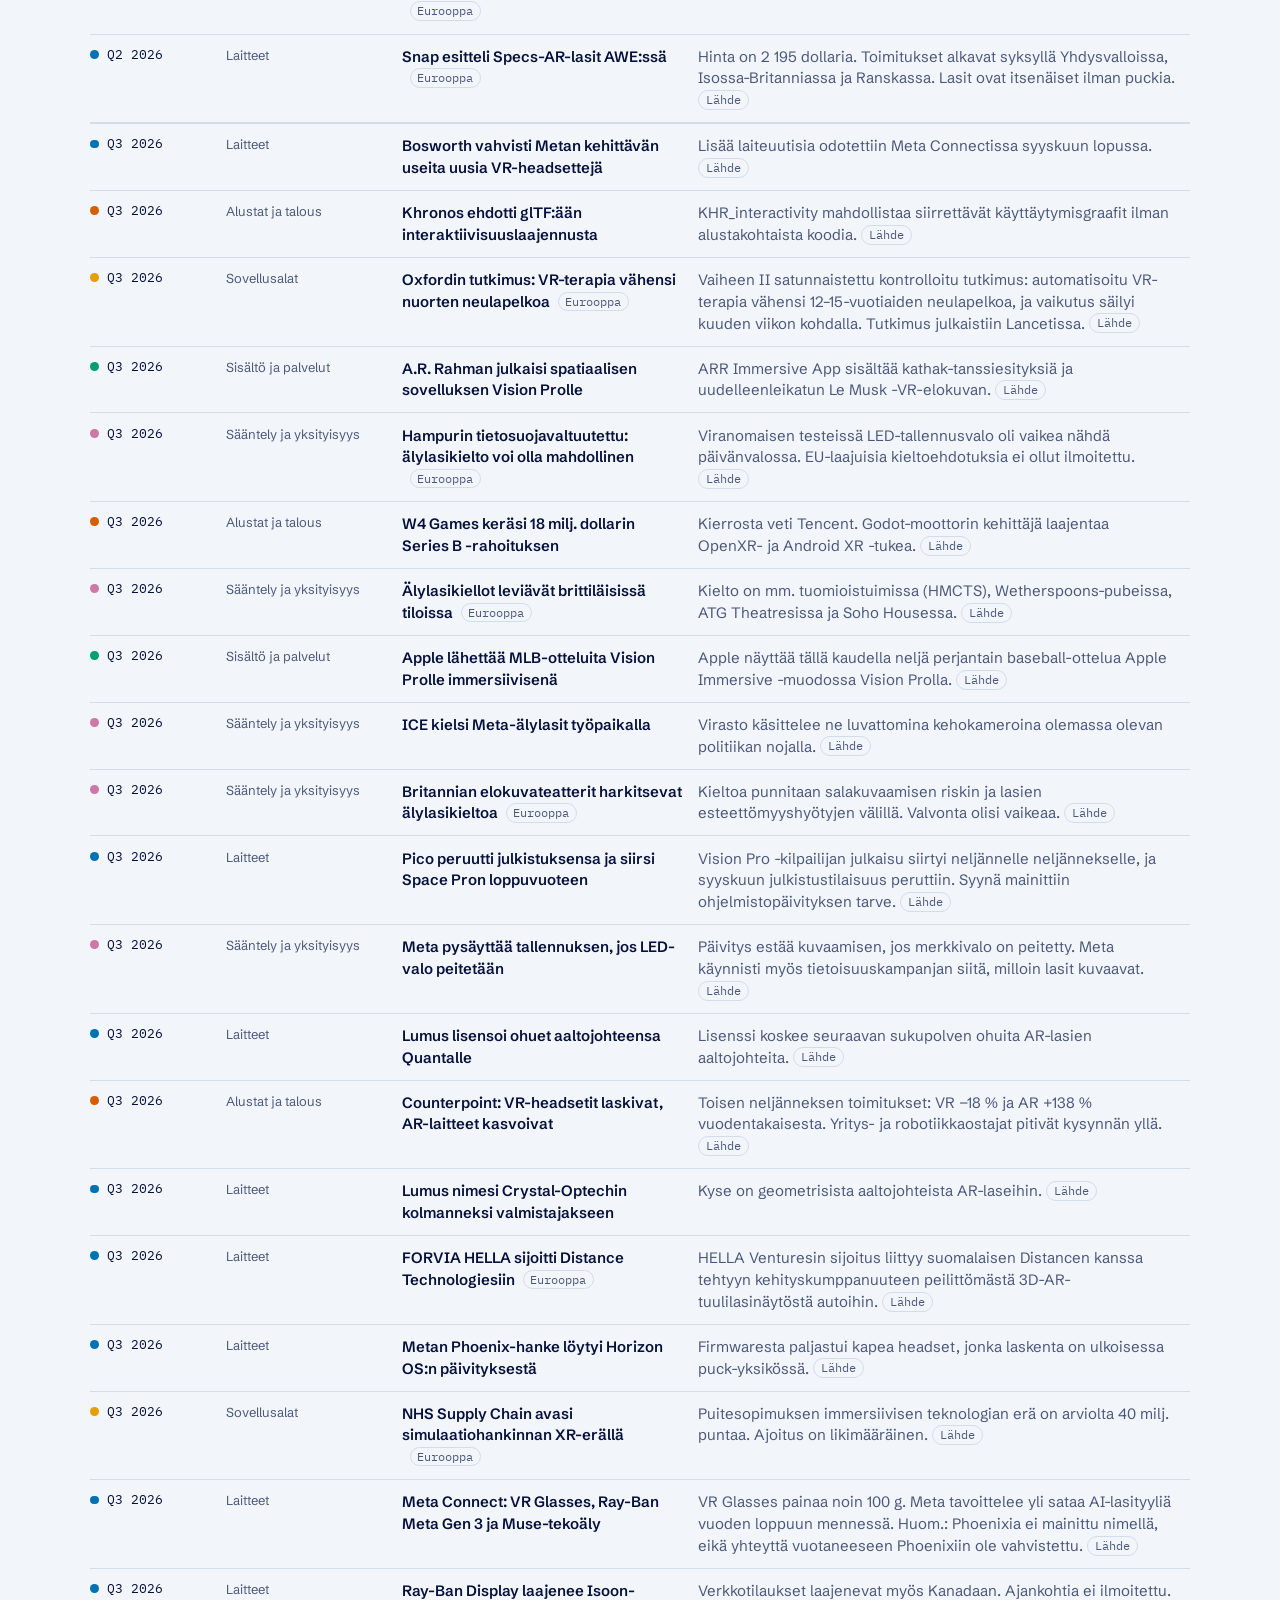
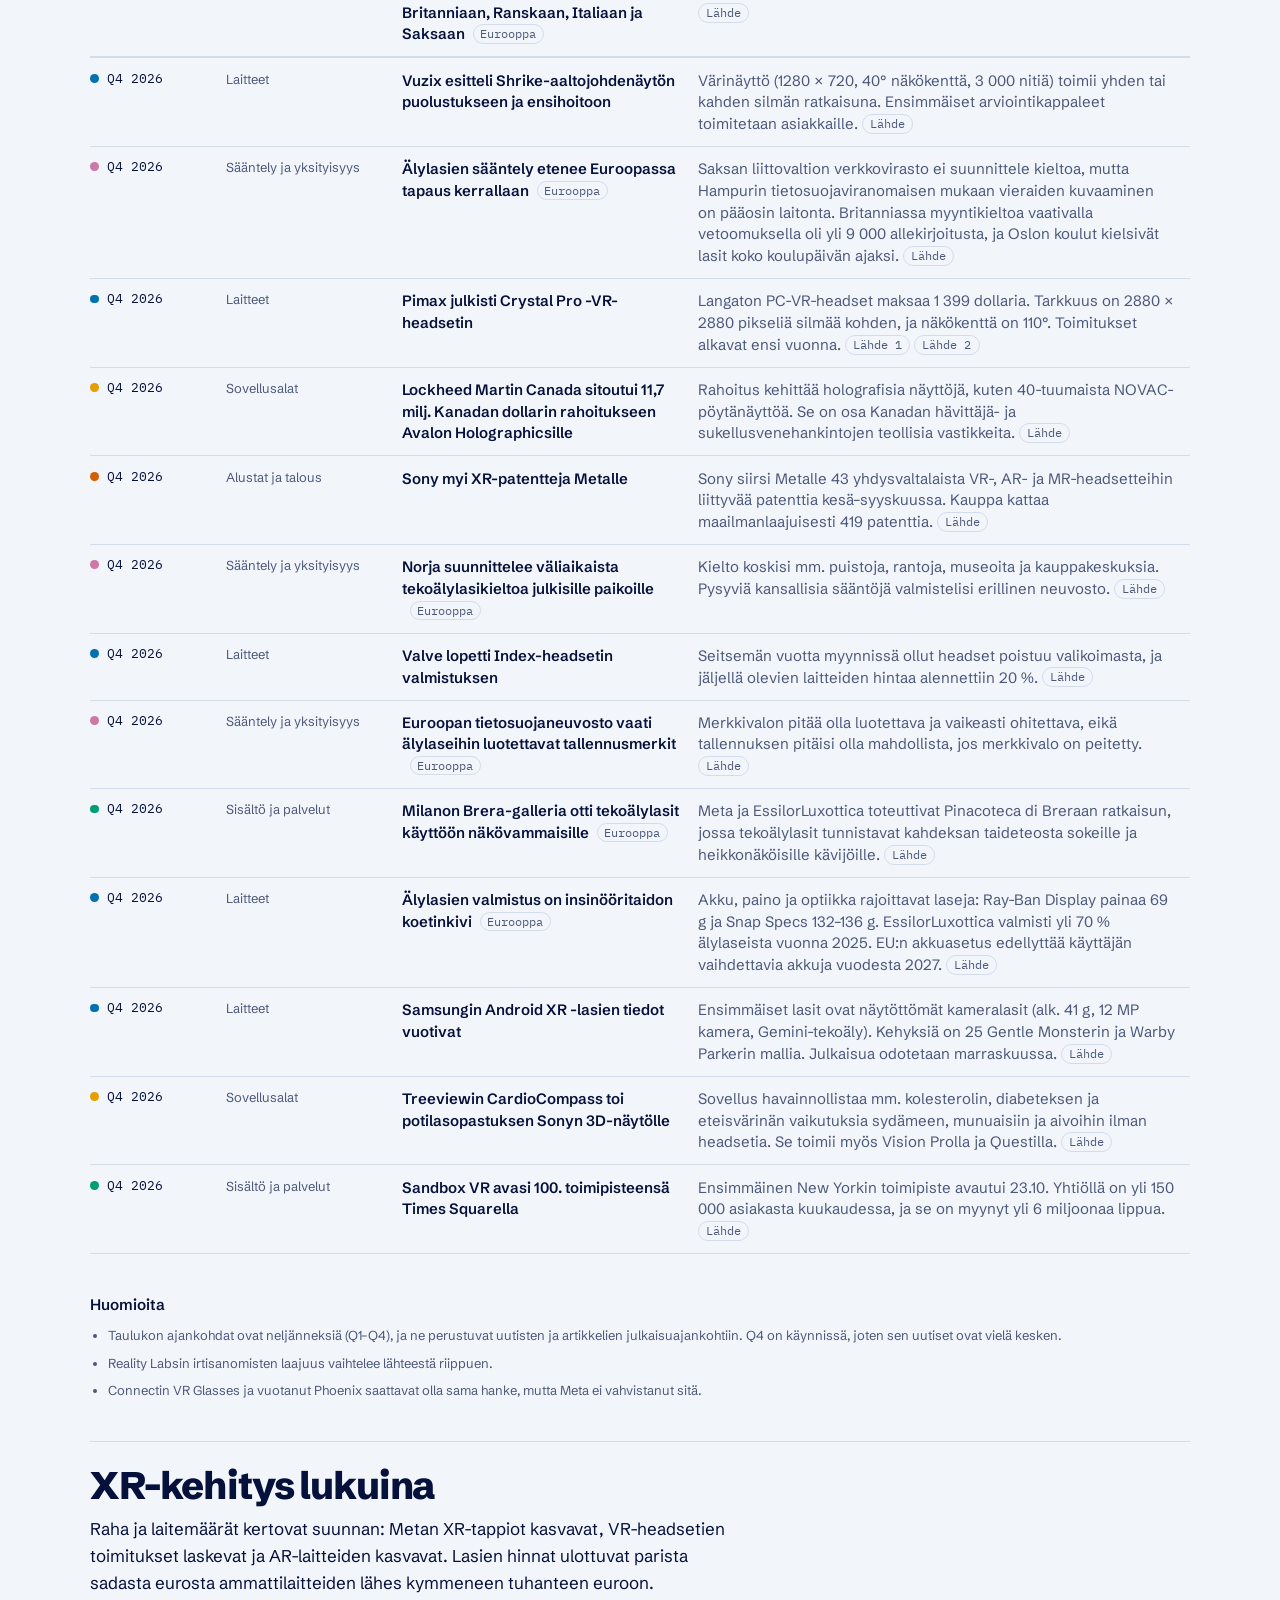
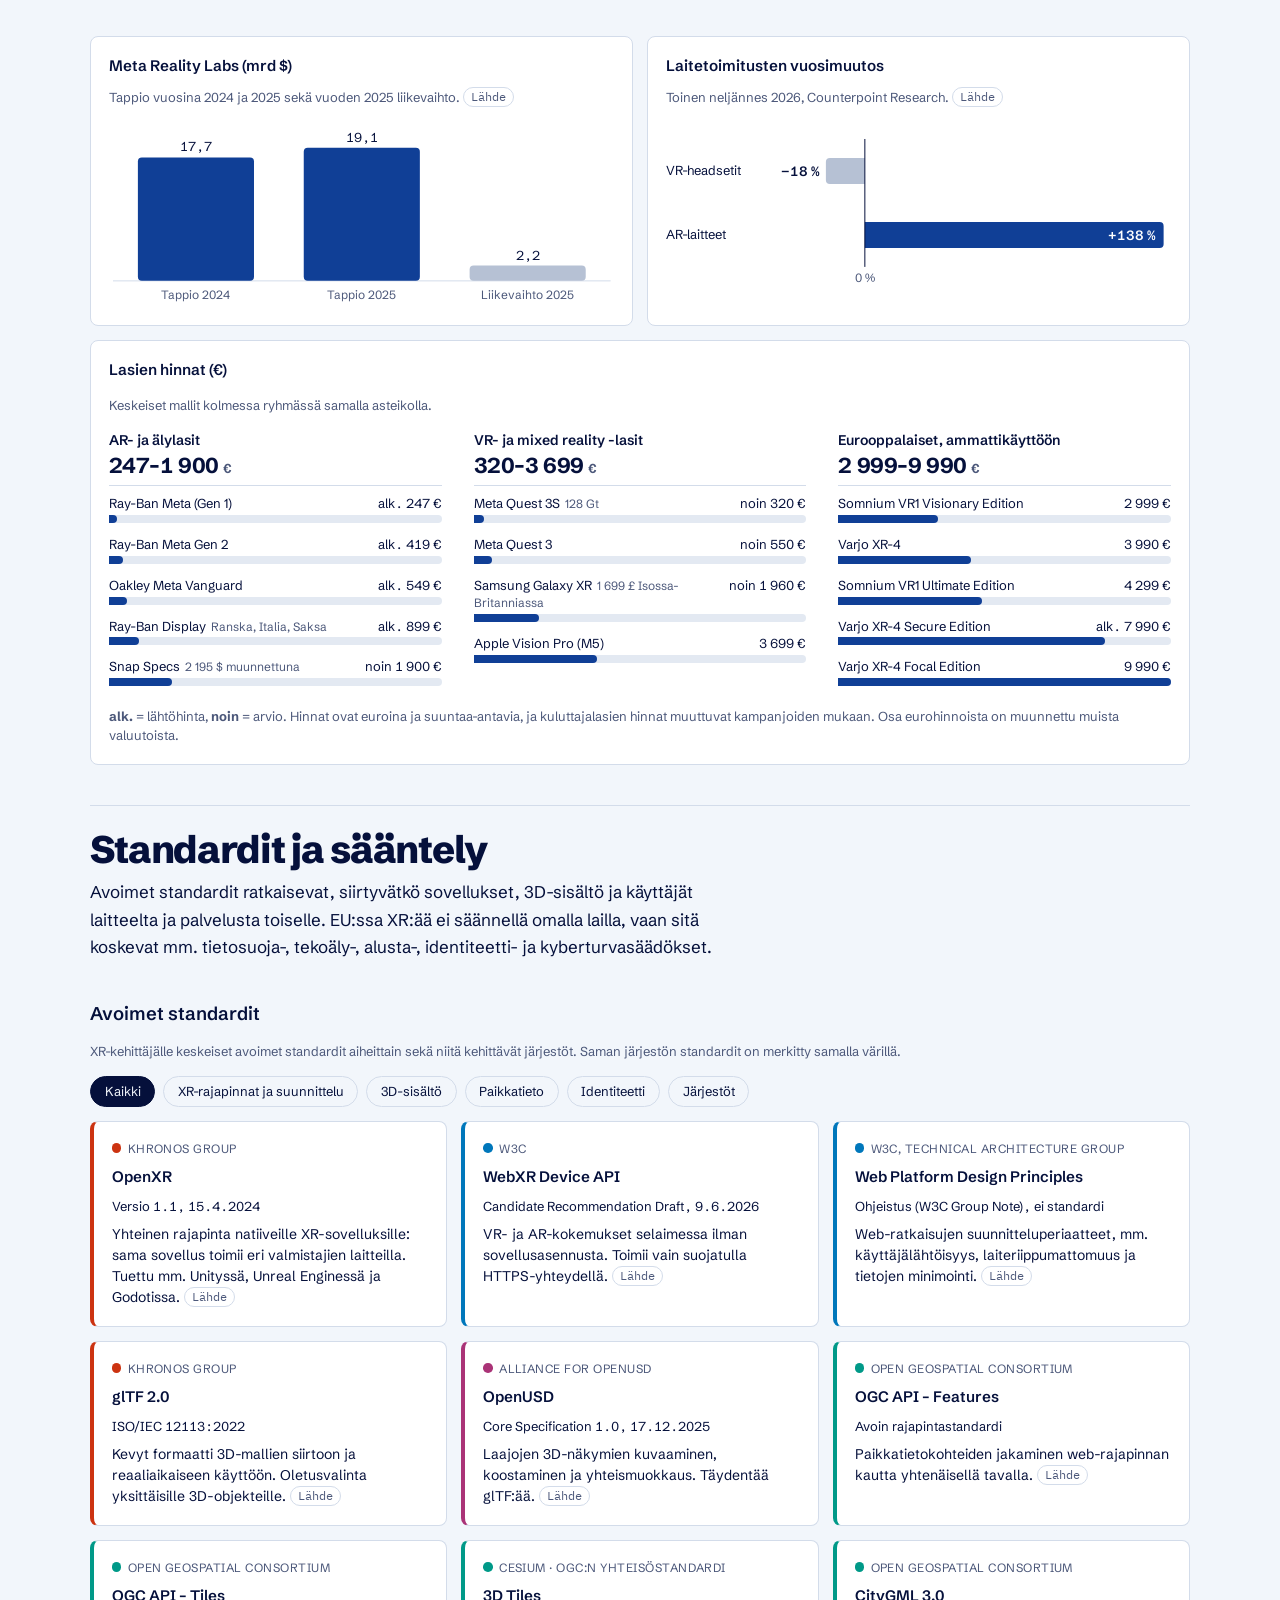
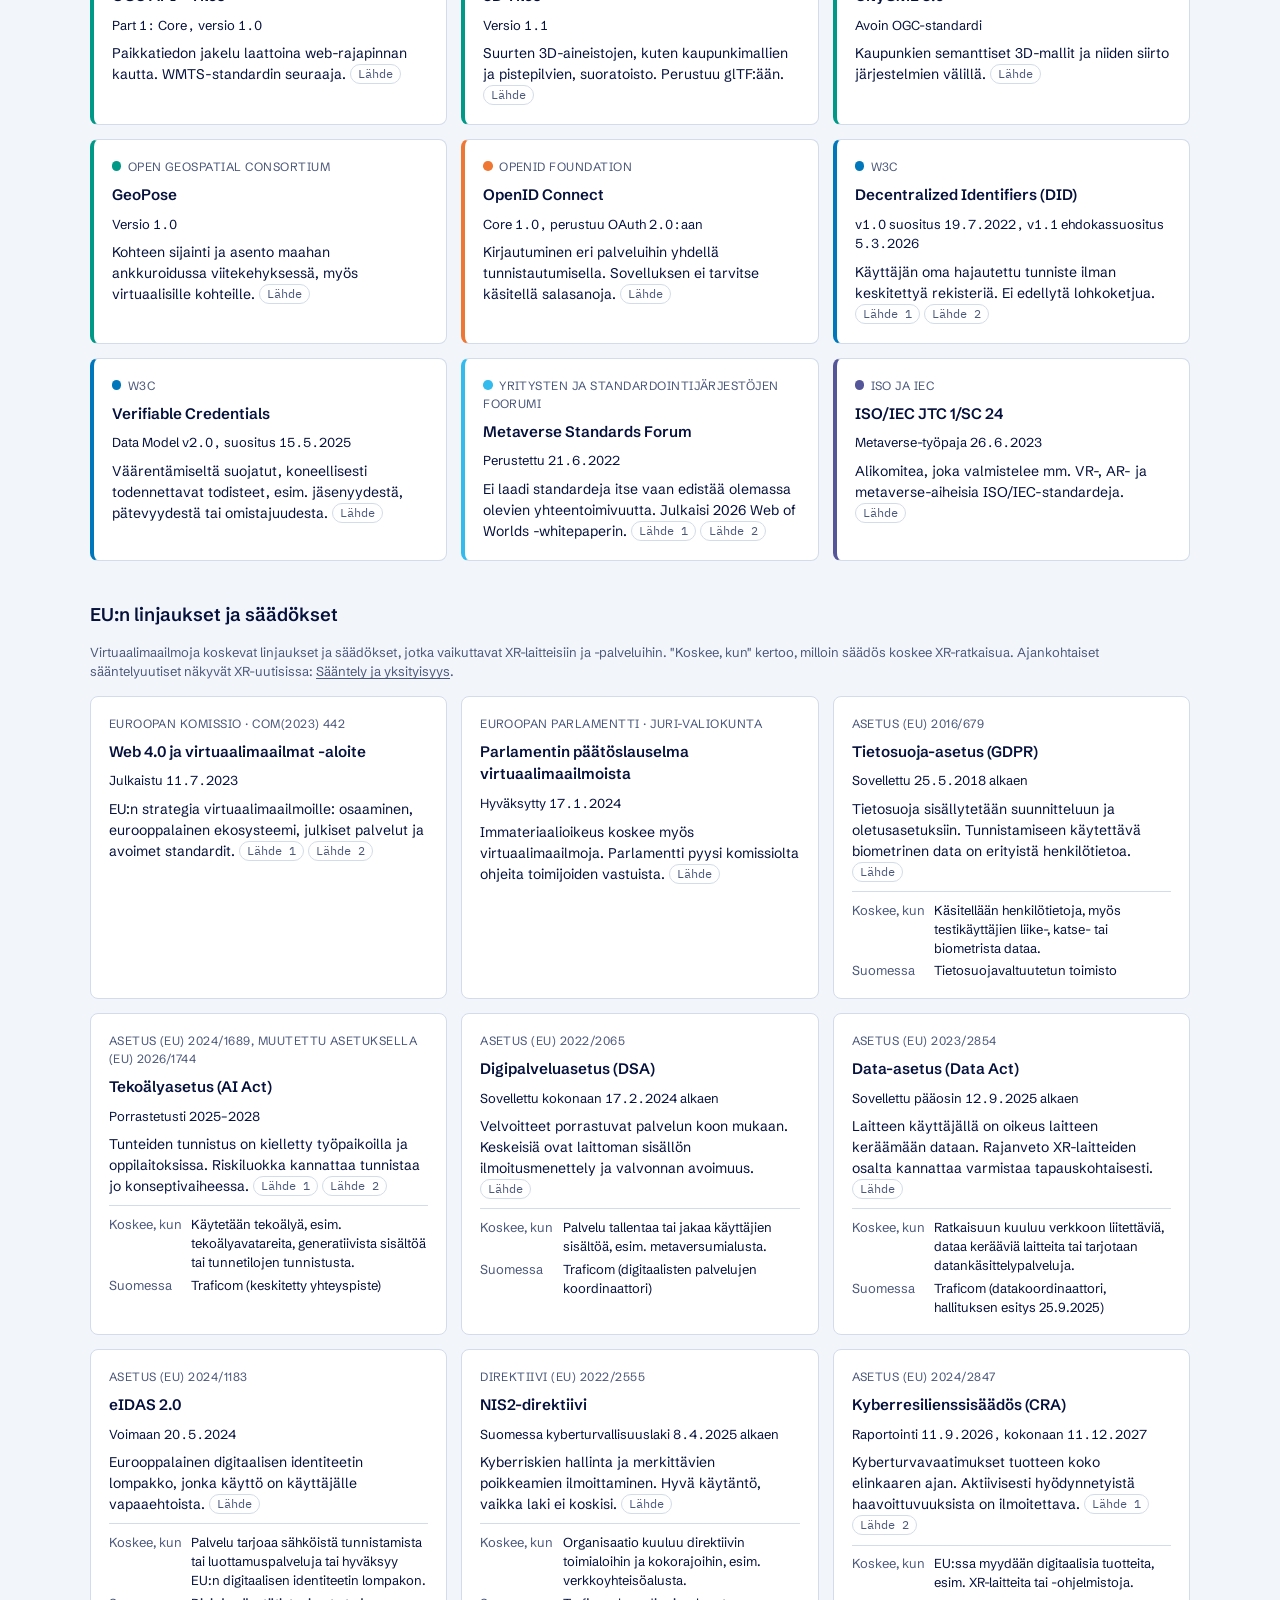
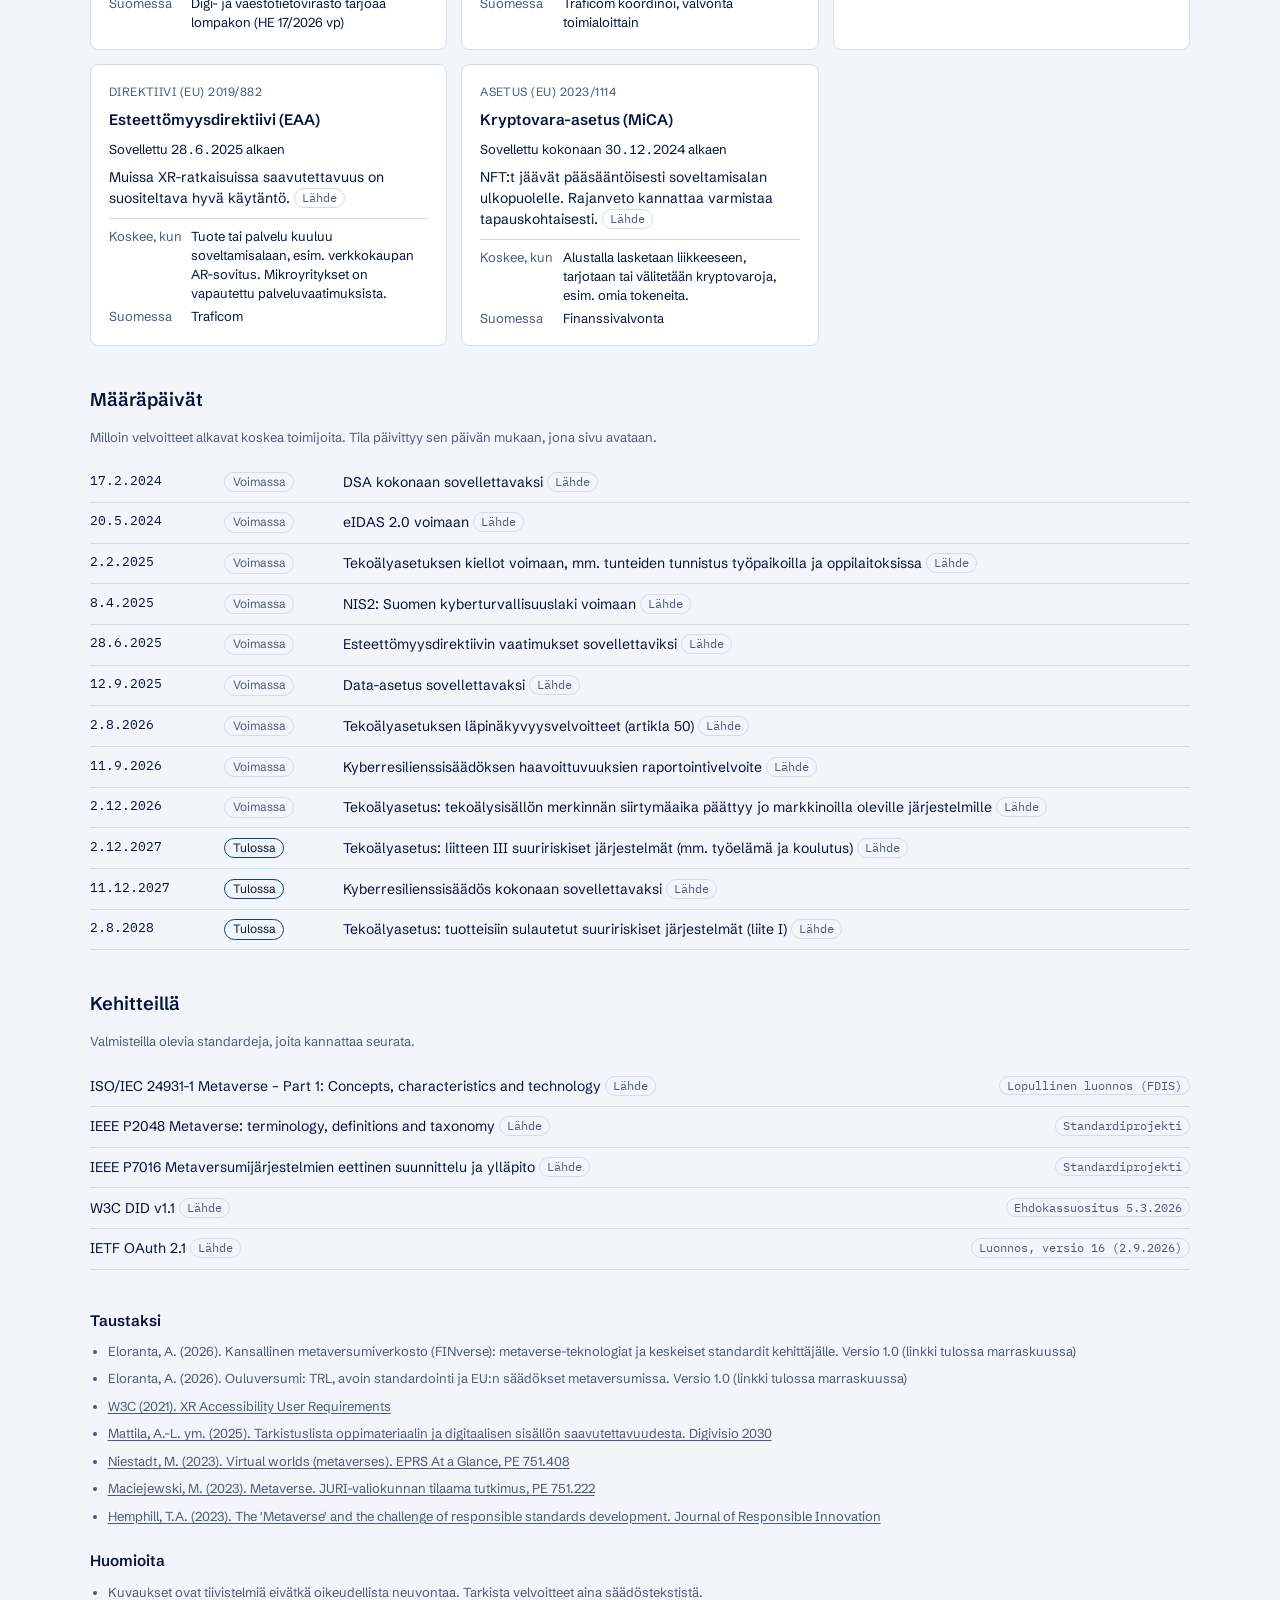
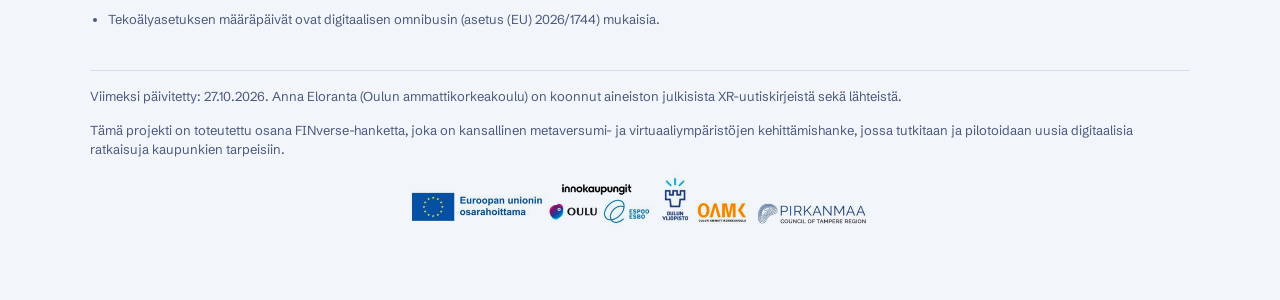
==== commit 8cc33d13: "Lisää lokakuun XR-uutiset suomeksi ja englanniksi Co-Authored-By: Claude Opus 5.5 <noreply@anthropic" ====
--- a/index.html
+++ b/index.html
@@ -582,7 +582,20 @@
   {"id": "e22", "date": "2026-09", "theme": "laitteet", "europe": false, "title": "Metan Phoenix-hanke löytyi Horizon OS:n päivityksestä", "title_en": "Meta's Phoenix project found in a Horizon OS update", "detail": "Firmwaresta paljastui kapea headset, jonka laskenta on ulkoisessa puck-yksikössä.", "detail_en": "The firmware revealed a slim headset with compute in an external puck.", "src": "s09"},
   {"id": "e23", "date": "2026-09", "theme": "ala", "europe": true, "title": "NHS Supply Chain avasi simulaatiohankinnan XR-erällä", "title_en": "NHS Supply Chain opened a simulation tender with an XR lot", "detail": "Puitesopimuksen immersiivisen teknologian erä on arviolta 40 milj. puntaa. Ajoitus on likimääräinen.", "detail_en": "The framework's immersive technology lot is estimated at £40 million. Timing is approximate.", "src": "s17"},
   {"id": "e24", "date": "2026-09-23", "end": "2026-09-24", "theme": "laitteet", "europe": false, "title": "Meta Connect: VR Glasses, Ray-Ban Meta Gen 3 ja Muse-tekoäly", "title_en": "Meta Connect: VR Glasses, Ray-Ban Meta Gen 3 and Muse AI", "detail": "VR Glasses painaa noin 100 g. Meta tavoittelee yli sataa AI-lasityyliä vuoden loppuun mennessä. Huom.: Phoenixia ei mainittu nimellä, eikä yhteyttä vuotaneeseen Phoenixiin ole vahvistettu.", "detail_en": "VR Glasses weigh about 100 g. Meta aims for over a hundred AI glasses styles by year end. Note: Phoenix was not named, and a link to the leaked Phoenix has not been confirmed.", "src": "s22"},
-  {"id": "e25", "date": "2026-09-23", "end": "2026-09-24", "theme": "laitteet", "europe": true, "title": "Ray-Ban Display laajenee Isoon-Britanniaan, Ranskaan, Italiaan ja Saksaan", "title_en": "Ray-Ban Display expands to the UK, France, Italy and Germany", "detail": "Verkkotilaukset laajenevat myös Kanadaan. Ajankohtia ei ilmoitettu.", "detail_en": "Online orders also expand to Canada. No dates were announced.", "src": "s22"}
+  {"id": "e25", "date": "2026-09-23", "end": "2026-09-24", "theme": "laitteet", "europe": true, "title": "Ray-Ban Display laajenee Isoon-Britanniaan, Ranskaan, Italiaan ja Saksaan", "title_en": "Ray-Ban Display expands to the UK, France, Italy and Germany", "detail": "Verkkotilaukset laajenevat myös Kanadaan. Ajankohtia ei ilmoitettu.", "detail_en": "Online orders also expand to Canada. No dates were announced.", "src": "s22"},
+  {"id": "e47", "date": "2026-10-05", "theme": "laitteet", "europe": false, "title": "Vuzix esitteli Shrike-aaltojohdenäytön puolustukseen ja ensihoitoon", "title_en": "Vuzix unveiled the Shrike waveguide display for defence and first responders", "detail": "Värinäyttö (1280 × 720, 40° näkökenttä, 3 000 nitiä) toimii yhden tai kahden silmän ratkaisuna. Ensimmäiset arviointikappaleet toimitetaan asiakkaille.", "detail_en": "The full-colour display (1280 × 720, 40° field of view, 3,000 nits) works as a monocular or binocular solution. The first evaluation units are shipping to customers.", "src": "s41"},
+  {"id": "e48", "date": "2026-10-06", "theme": "saantely", "europe": true, "title": "Älylasien sääntely etenee Euroopassa tapaus kerrallaan", "title_en": "Smart glasses regulation advances in Europe case by case", "detail": "Saksan liittovaltion verkkovirasto ei suunnittele kieltoa, mutta Hampurin tietosuojaviranomaisen mukaan vieraiden kuvaaminen on pääosin laitonta. Britanniassa myyntikieltoa vaativalla vetoomuksella oli yli 9 000 allekirjoitusta, ja Oslon koulut kielsivät lasit koko koulupäivän ajaksi.", "detail_en": "Germany's Federal Network Agency plans no ban, but Hamburg's data protection regulator says recording strangers is generally unlawful. In the UK, a petition calling for a sales ban had over 9,000 signatures, and Oslo schools banned the glasses for the whole school day.", "src": "s37"},
+  {"id": "e49", "date": "2026-10-07", "theme": "laitteet", "europe": false, "title": "Pimax julkisti Crystal Pro -VR-headsetin", "title_en": "Pimax unveiled the Crystal Pro VR headset", "detail": "Langaton PC-VR-headset maksaa 1 399 dollaria. Tarkkuus on 2880 × 2880 pikseliä silmää kohden, ja näkökenttä on 110°. Toimitukset alkavat ensi vuonna.", "detail_en": "The wireless PC VR headset costs $1,399. Resolution is 2880 × 2880 pixels per eye, with a 110° field of view. Shipping starts next year.", "src": ["s42", "s38"]},
+  {"id": "e50", "date": "2026-10-12", "theme": "ala", "europe": false, "title": "Lockheed Martin Canada sitoutui 11,7 milj. Kanadan dollarin rahoitukseen Avalon Holographicsille", "title_en": "Lockheed Martin Canada committed CAD 11.7 million to Avalon Holographics", "detail": "Rahoitus kehittää holografisia näyttöjä, kuten 40-tuumaista NOVAC-pöytänäyttöä. Se on osa Kanadan hävittäjä- ja sukellusvenehankintojen teollisia vastikkeita.", "detail_en": "The funding develops holographic displays such as the 40-inch NOVAC table display. It is part of the industrial benefits of Canada's destroyer and submarine programmes.", "src": "s43"},
+  {"id": "e51", "date": "2026-10-13", "theme": "alustat", "europe": false, "title": "Sony myi XR-patentteja Metalle", "title_en": "Sony sold XR patents to Meta", "detail": "Sony siirsi Metalle 43 yhdysvaltalaista VR-, AR- ja MR-headsetteihin liittyvää patenttia kesä–syyskuussa. Kauppa kattaa maailmanlaajuisesti 419 patenttia.", "detail_en": "Sony transferred 43 US patents on VR, AR and MR headsets to Meta between June and September. The deal covers 419 patents worldwide.", "src": "s38"},
+  {"id": "e52", "date": "2026-10", "theme": "saantely", "europe": true, "title": "Norja suunnittelee väliaikaista tekoälylasikieltoa julkisille paikoille", "title_en": "Norway plans a temporary ban on AI glasses in public places", "detail": "Kielto koskisi mm. puistoja, rantoja, museoita ja kauppakeskuksia. Pysyviä kansallisia sääntöjä valmistelisi erillinen neuvosto.", "detail_en": "The ban would cover parks, beaches, museums and shopping centres, among others. A separate council would prepare permanent national rules.", "src": "s38"},
+  {"id": "e53", "date": "2026-10-16", "theme": "laitteet", "europe": true, "title": "Älylasien valmistus on insinööritaidon koetinkivi", "title_en": "Manufacturing smart glasses is an engineering challenge", "detail": "Akku, paino ja optiikka rajoittavat laseja: Ray-Ban Display painaa 69 g ja Snap Specs 132–136 g. EssilorLuxottica valmisti yli 70 % älylaseista vuonna 2025. EU:n akkuasetus edellyttää käyttäjän vaihdettavia akkuja vuodesta 2027.", "detail_en": "Battery, weight and optics constrain glasses: Ray-Ban Display weighs 69 g and Snap Specs 132–136 g. EssilorLuxottica made over 70% of smart glasses in 2025. The EU Batteries Regulation requires user-replaceable batteries from 2027.", "src": "s39"},
+  {"id": "e54", "date": "2026-10", "theme": "laitteet", "europe": false, "title": "Valve lopetti Index-headsetin valmistuksen", "title_en": "Valve discontinued the Index headset", "detail": "Seitsemän vuotta myynnissä ollut headset poistuu valikoimasta, ja jäljellä olevien laitteiden hintaa alennettiin 20 %.", "detail_en": "The headset is withdrawn after seven years on sale, and the price of the remaining units was cut by 20%.", "src": "s40"},
+  {"id": "e55", "date": "2026-10", "theme": "saantely", "europe": true, "title": "Euroopan tietosuojaneuvosto vaati älylaseihin luotettavat tallennusmerkit", "title_en": "European Data Protection Board called for reliable recording indicators on smart glasses", "detail": "Merkkivalon pitää olla luotettava ja vaikeasti ohitettava, eikä tallennuksen pitäisi olla mahdollista, jos merkkivalo on peitetty.", "detail_en": "The indicator must be reliable and hard to ignore, and recording should not be possible if the indicator is covered.", "src": "s40"},
+  {"id": "e56", "date": "2026-10", "theme": "sisalto", "europe": true, "title": "Milanon Brera-galleria otti tekoälylasit käyttöön näkövammaisille", "title_en": "Milan's Brera gallery introduced AI glasses for visually impaired visitors", "detail": "Meta ja EssilorLuxottica toteuttivat Pinacoteca di Breraan ratkaisun, jossa tekoälylasit tunnistavat kahdeksan taideteosta sokeille ja heikkonäköisille kävijöille.", "detail_en": "Meta and EssilorLuxottica built a solution at the Pinacoteca di Brera in which AI glasses recognise eight artworks for blind and low-vision visitors.", "src": "s40"},
+  {"id": "e57", "date": "2026-10-19", "theme": "laitteet", "europe": false, "title": "Samsungin Android XR -lasien tiedot vuotivat", "title_en": "Details of Samsung's Android XR glasses leaked", "detail": "Ensimmäiset lasit ovat näytöttömät kameralasit (alk. 41 g, 12 MP kamera, Gemini-tekoäly). Kehyksiä on 25 Gentle Monsterin ja Warby Parkerin mallia. Julkaisua odotetaan marraskuussa.", "detail_en": "The first glasses are display-free camera glasses (from 41 g, 12 MP camera, Gemini AI). There are 25 frame styles from Gentle Monster and Warby Parker. Launch is expected in November.", "src": "s40"},
+  {"id": "e58", "date": "2026-10-21", "theme": "ala", "europe": false, "title": "Treeviewin CardioCompass toi potilasopastuksen Sonyn 3D-näytölle", "title_en": "Treeview's CardioCompass brought patient education to Sony's 3D display", "detail": "Sovellus havainnollistaa mm. kolesterolin, diabeteksen ja eteisvärinän vaikutuksia sydämeen, munuaisiin ja aivoihin ilman headsetia. Se toimii myös Vision Prolla ja Questilla.", "detail_en": "The app illustrates the effects of cholesterol, diabetes and atrial fibrillation, among others, on the heart, kidneys and brain without a headset. It also runs on Vision Pro and Quest.", "src": "s45"},
+  {"id": "e59", "date": "2026-10-23", "theme": "sisalto", "europe": false, "title": "Sandbox VR avasi 100. toimipisteensä Times Squarella", "title_en": "Sandbox VR opened its 100th venue in Times Square", "detail": "Ensimmäinen New Yorkin toimipiste avautui 23.10. Yhtiöllä on yli 150 000 asiakasta kuukaudessa, ja se on myynyt yli 6 miljoonaa lippua.", "detail_en": "Its first New York venue opened on 23 October. The company serves over 150,000 guests a month and has sold over 6 million tickets.", "src": "s44"}
 ],
 "figures": [
   {"key": "rl_loss_2024", "label": "Reality Labsin tappio 2024", "value": 17.7, "unit": "mrd $", "src": "s01"},
@@ -704,6 +717,15 @@
   {"id": "s34", "name": "Mixed, Somnium VR1 -hinnat", "url": "https://mixed-news.com/en/somnium-vr-1-price-hike/"},
   {"id": "s35", "name": "Road to VR, Lynx", "url": "https://roadtovr.com/lynx-liquidation-bankrupt-2026-r2-xr-headset/"},
   {"id": "s36", "name": "heise online, Lynx", "url": "https://heise.de/-11221765"},
+  {"id": "s37", "name": "Immersive Wire, Smart glasses and (early days) legislation", "url": "https://www.immersivewire.com/p/smart-glasses-and-early-days-legislation"},
+  {"id": "s38", "name": "Immersive Wire 13.10.2026", "url": "https://www.immersivewire.com/p/sony-sells-xr-patents-to-meta"},
+  {"id": "s39", "name": "Immersive Wire, An engineering nightmare: Smart glasses and manufacturing", "url": "https://www.immersivewire.com/p/an-engineering-nightmare-smart-glasses-and-manufacturing"},
+  {"id": "s40", "name": "Immersive Wire 19.10.2026", "url": "https://www.immersivewire.com/p/report-samsung-s-android-xr-glasses-leak"},
+  {"id": "s41", "name": "Auganix, Vuzix Shrike", "url": "https://www.auganix.org/xr-news-vuzix-shrike-waveguide-display-defense/"},
+  {"id": "s42", "name": "Auganix, Pimax Crystal Pro", "url": "https://www.auganix.org/vr-news-pimax-unveils-crystal-pro-vr-headset/"},
+  {"id": "s43", "name": "Auganix, Avalon Holographics", "url": "https://www.auganix.org/xr-news-avalon-holographics-lockheed-martin-canada-commitment/"},
+  {"id": "s44", "name": "Auganix, Sandbox VR", "url": "https://www.auganix.org/vr-news-sandbox-vr-100th-location-times-square/"},
+  {"id": "s45", "name": "Auganix, Treeview CardioCompass", "url": "https://www.auganix.org/xr-news-treeview-cardiocompass-sony-spatial-reality-display/"},
   {"id": "x01", "name": "Khronos Group, OpenXR 1.1 -tiedote", "url": "https://khronos.org/news/press/khronos-releases-openxr-1.1-to-further-streamline-cross-platform-xr-development"},
   {"id": "x02", "name": "Khronos Group, glTF 2.0 ISO/IEC-standardiksi", "url": "https://www.khronos.org/news/press/khronos-gltf-2.0-released-as-an-iso-iec-international-standard"},
   {"id": "x03", "name": "Alliance for OpenUSD, Core Specification 1.0", "url": "https://aousd.org/uncategorized/foundations-of-open-3d-development-introducing-aousd-core-specification-1-0/"},
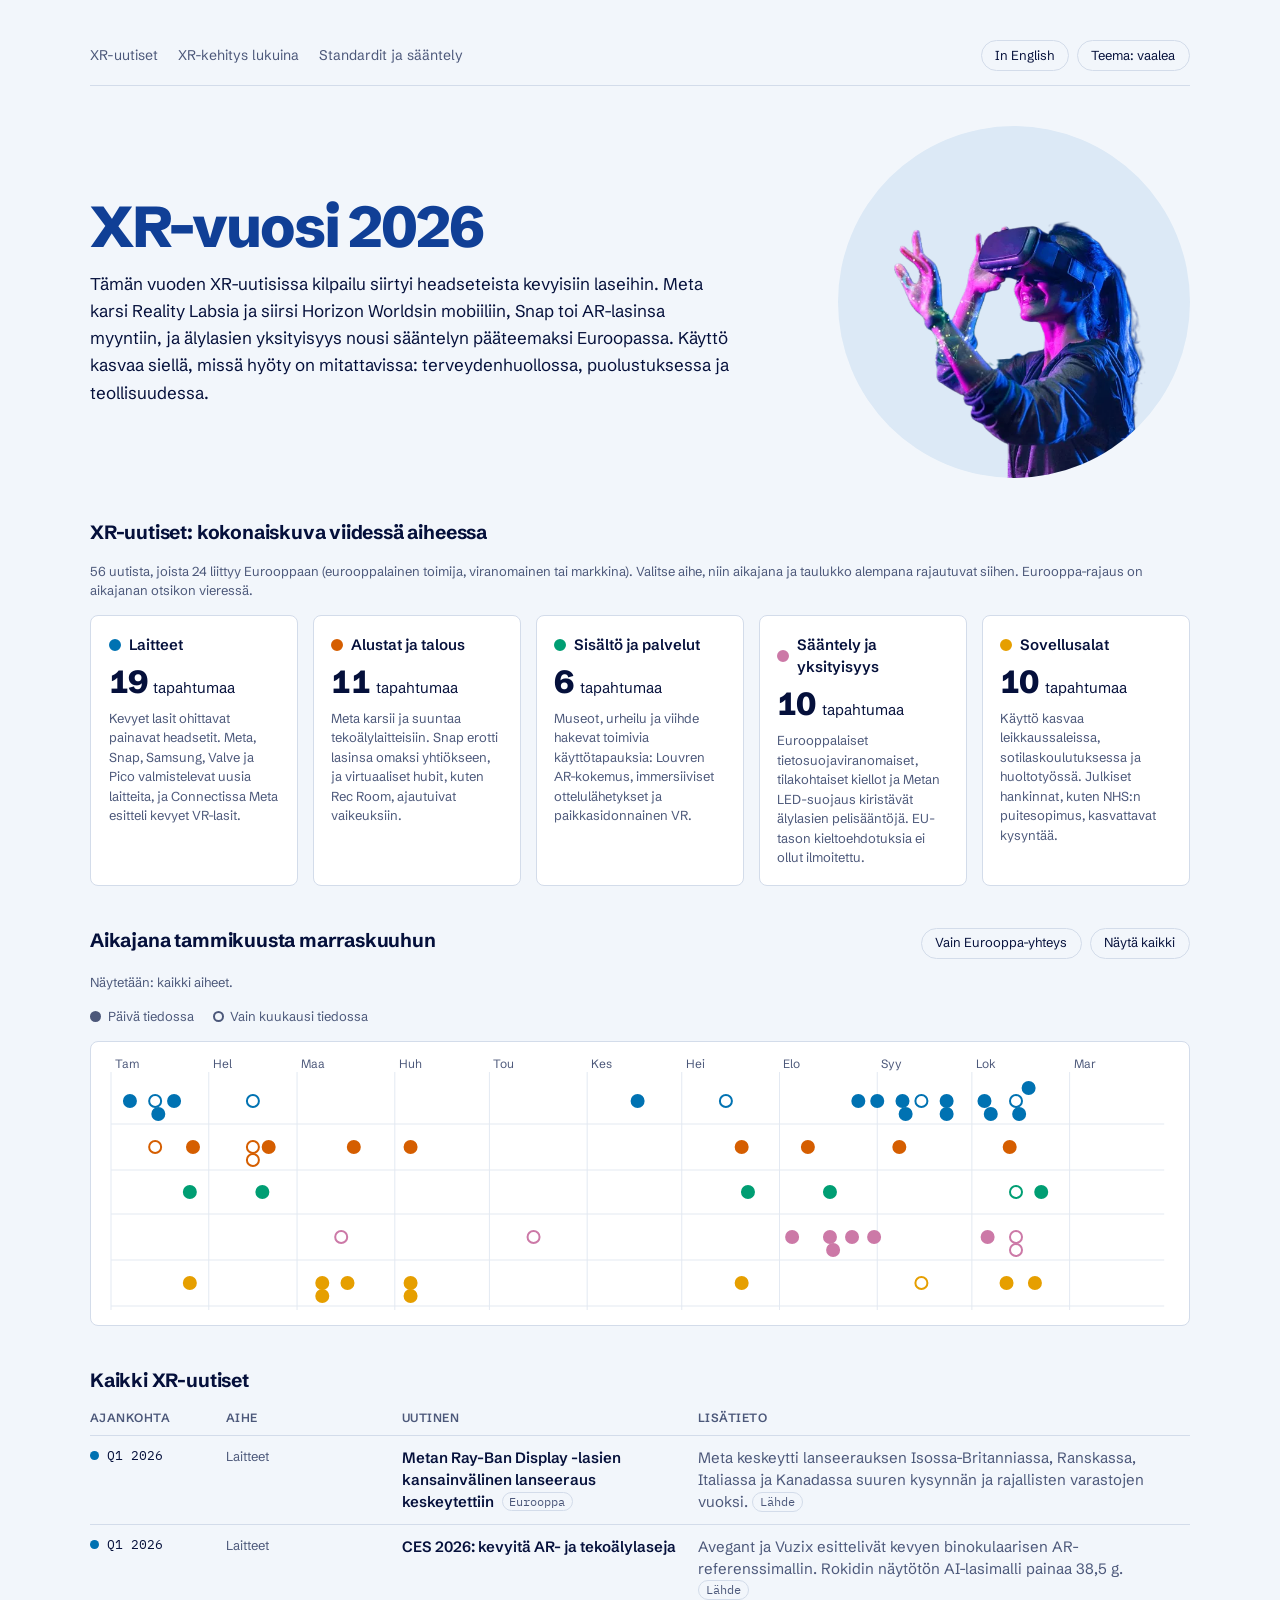
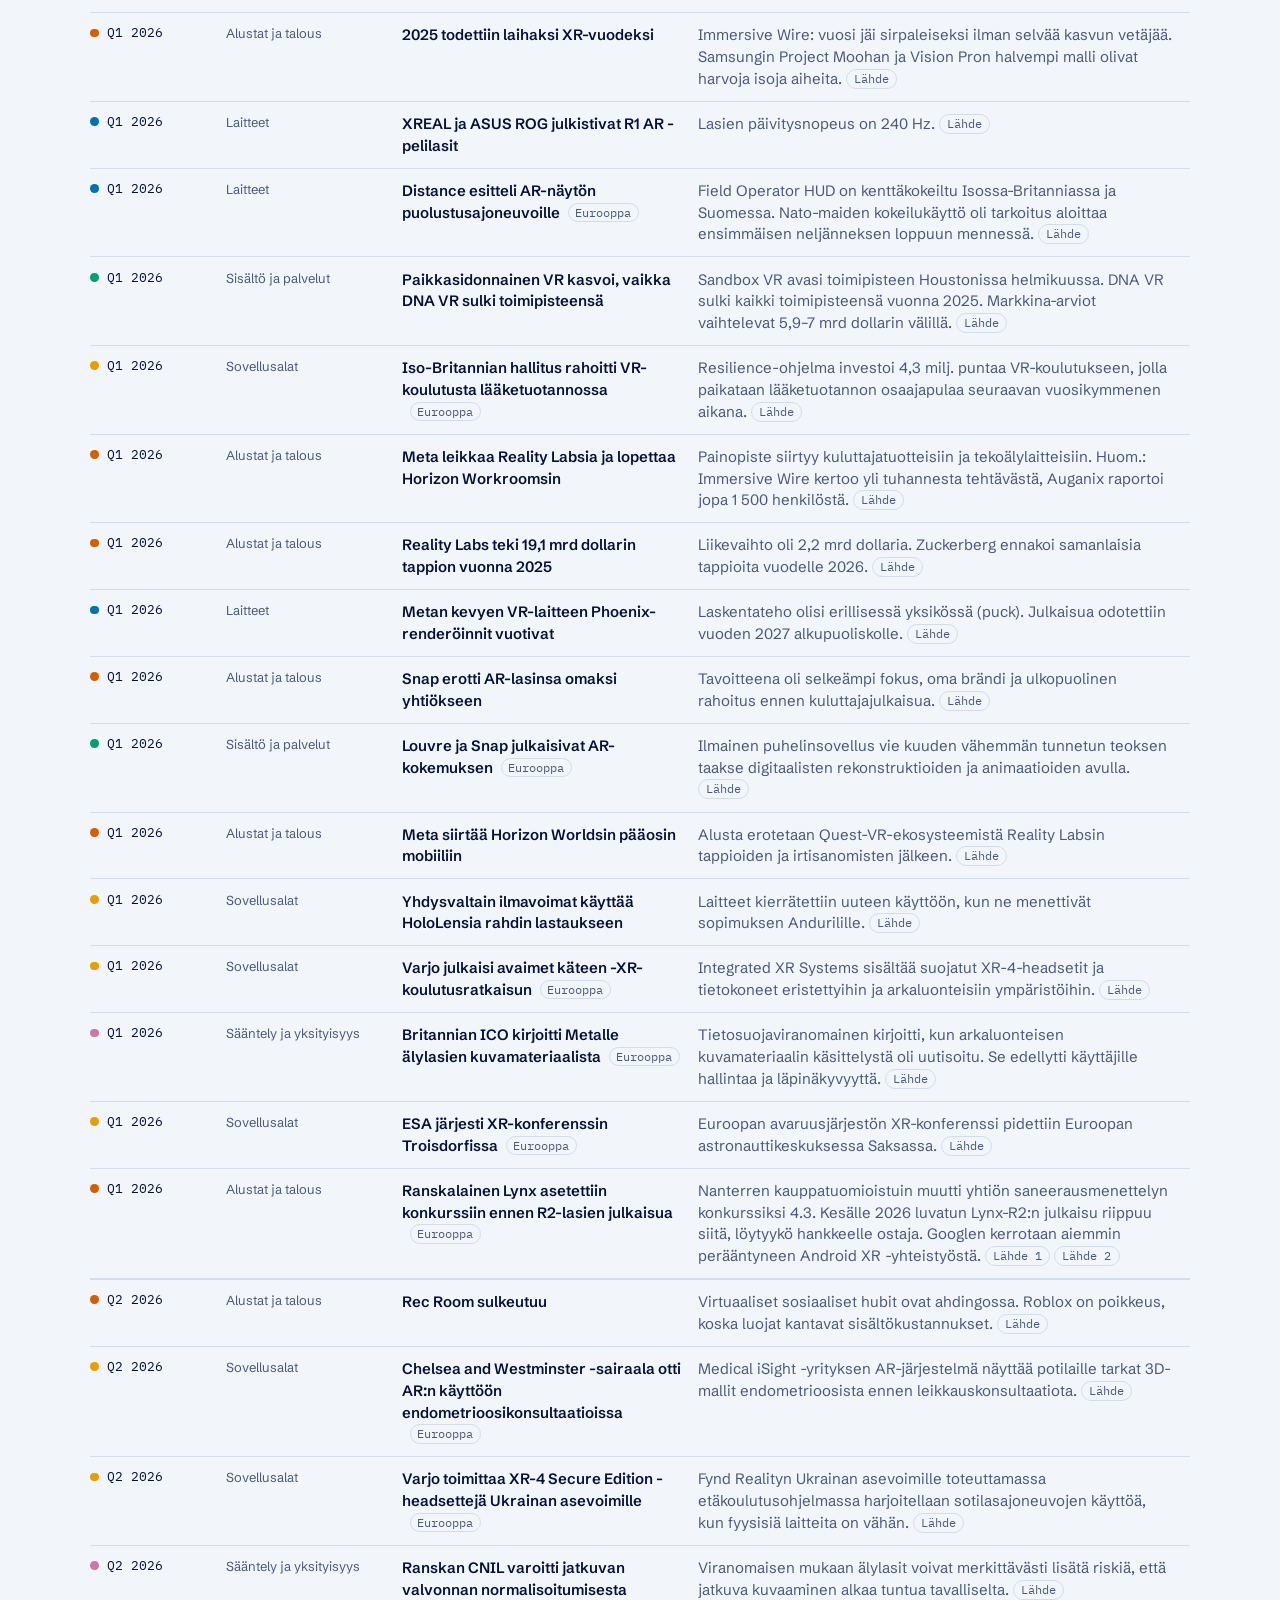
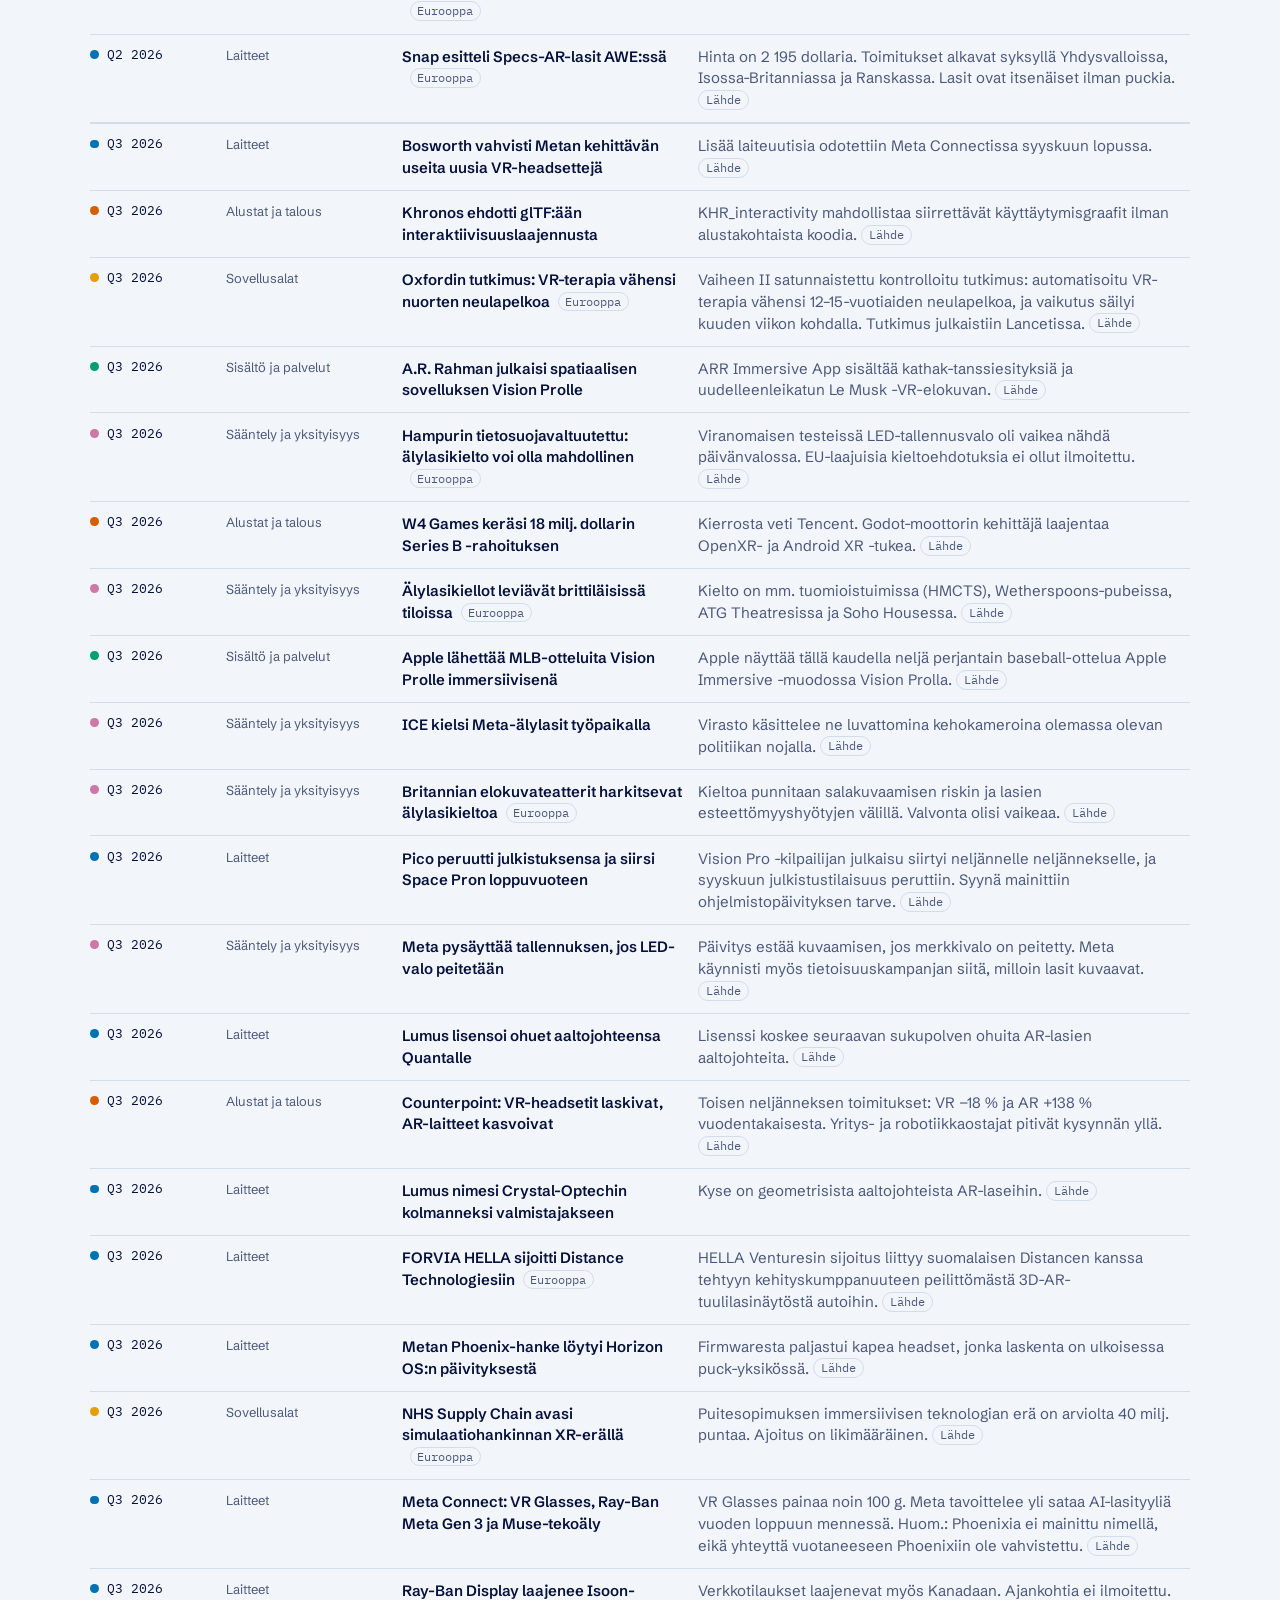
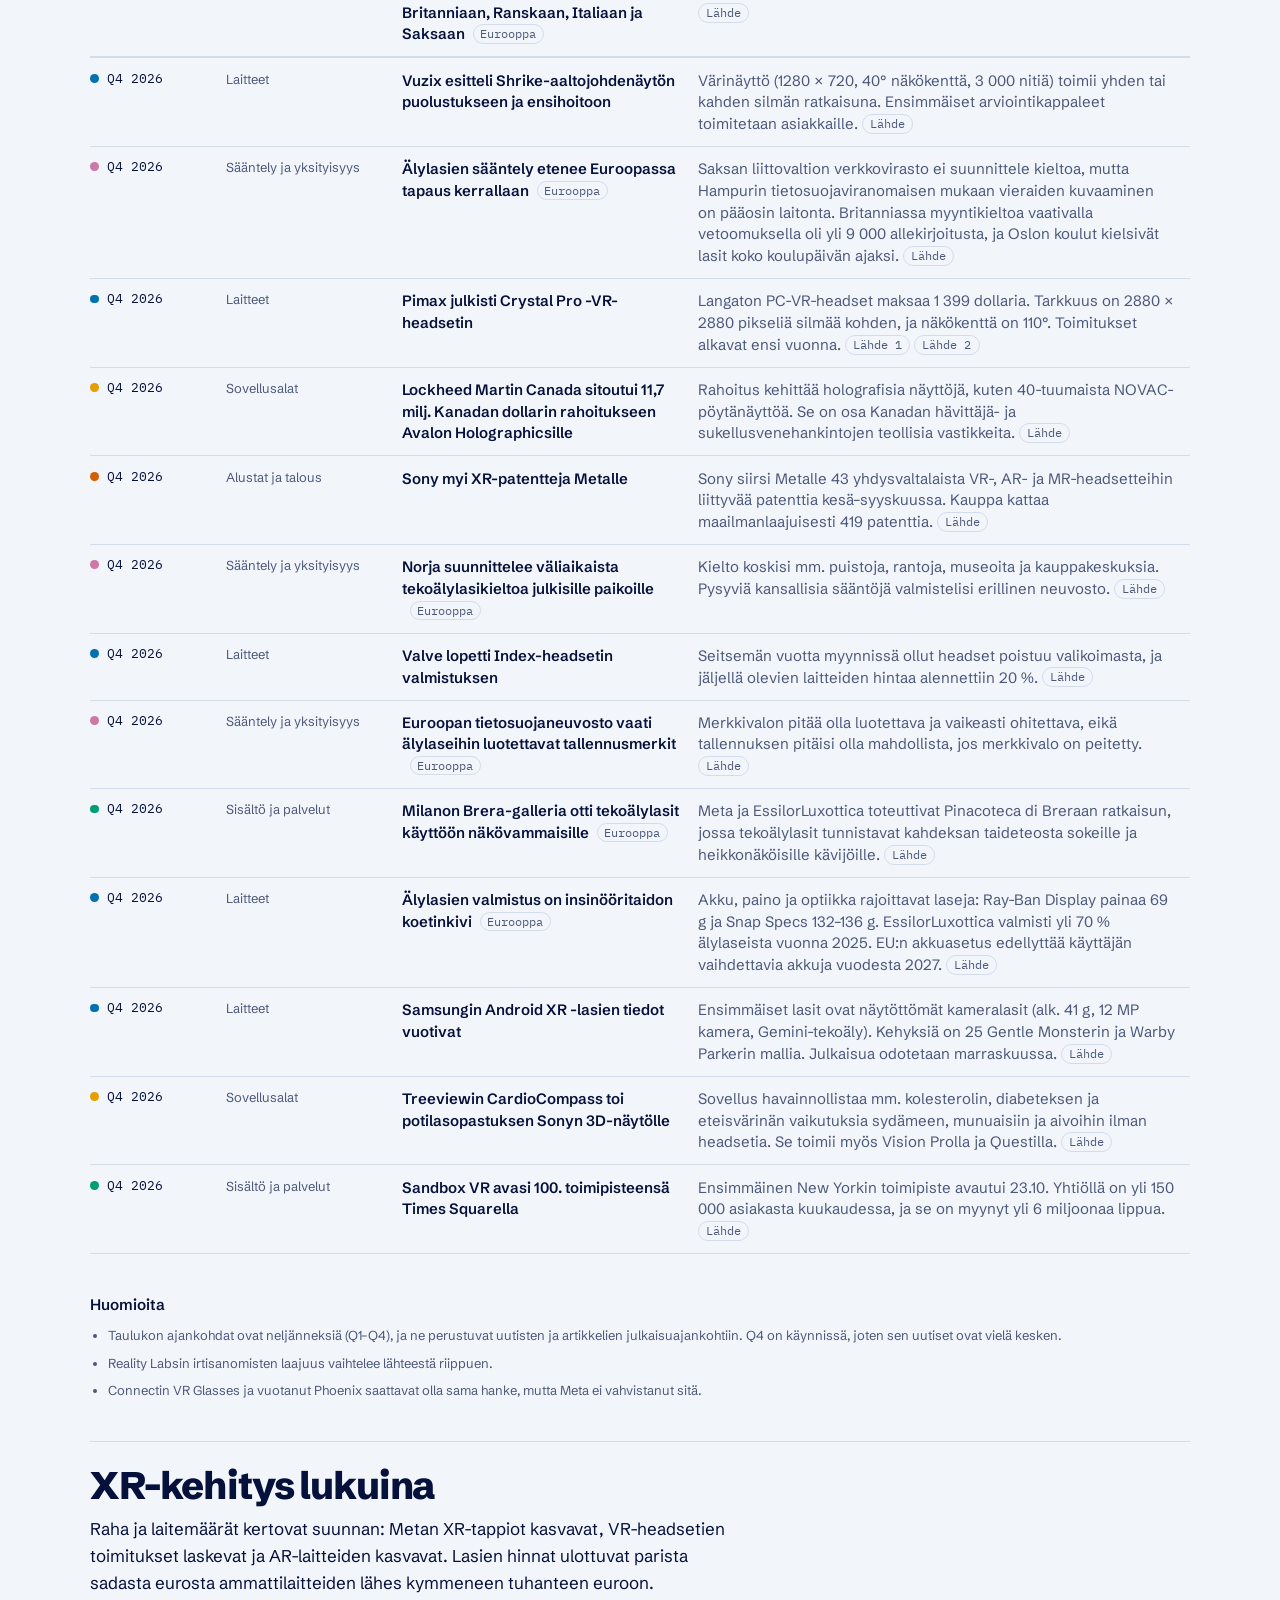
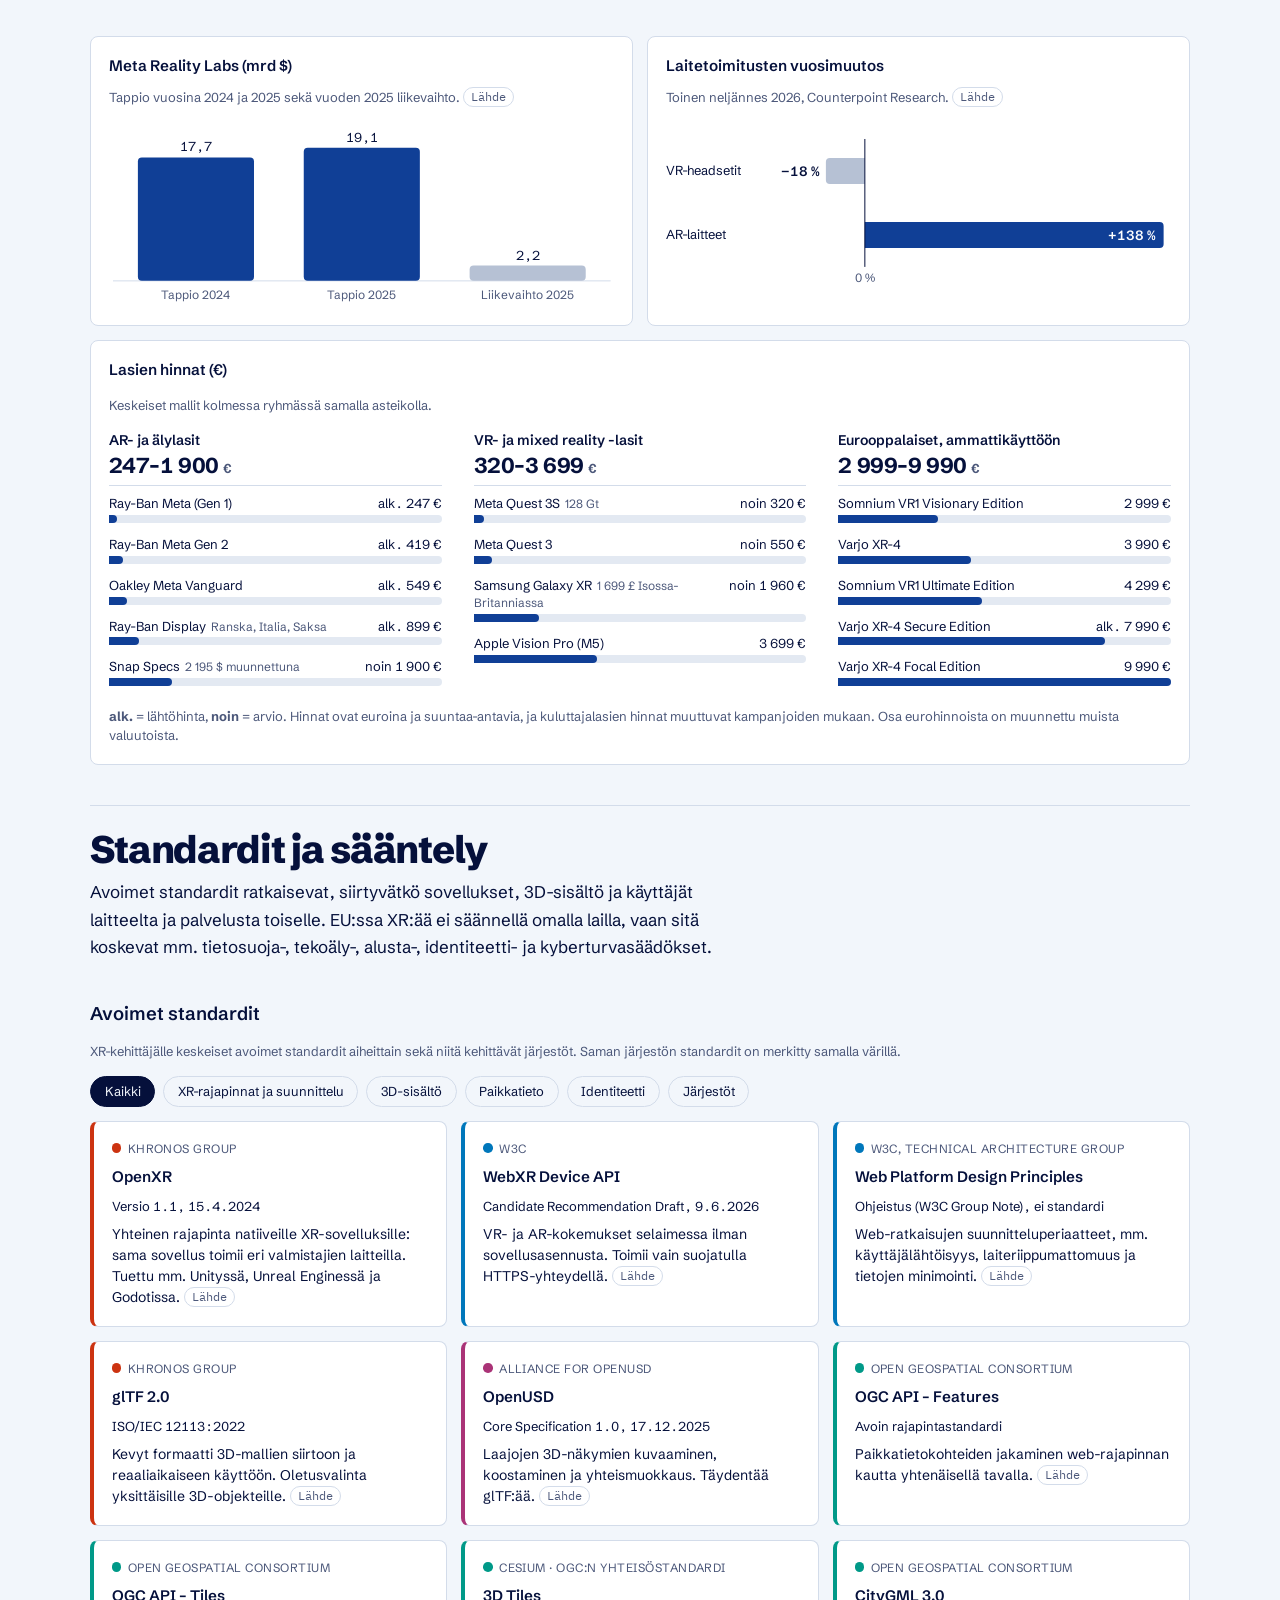
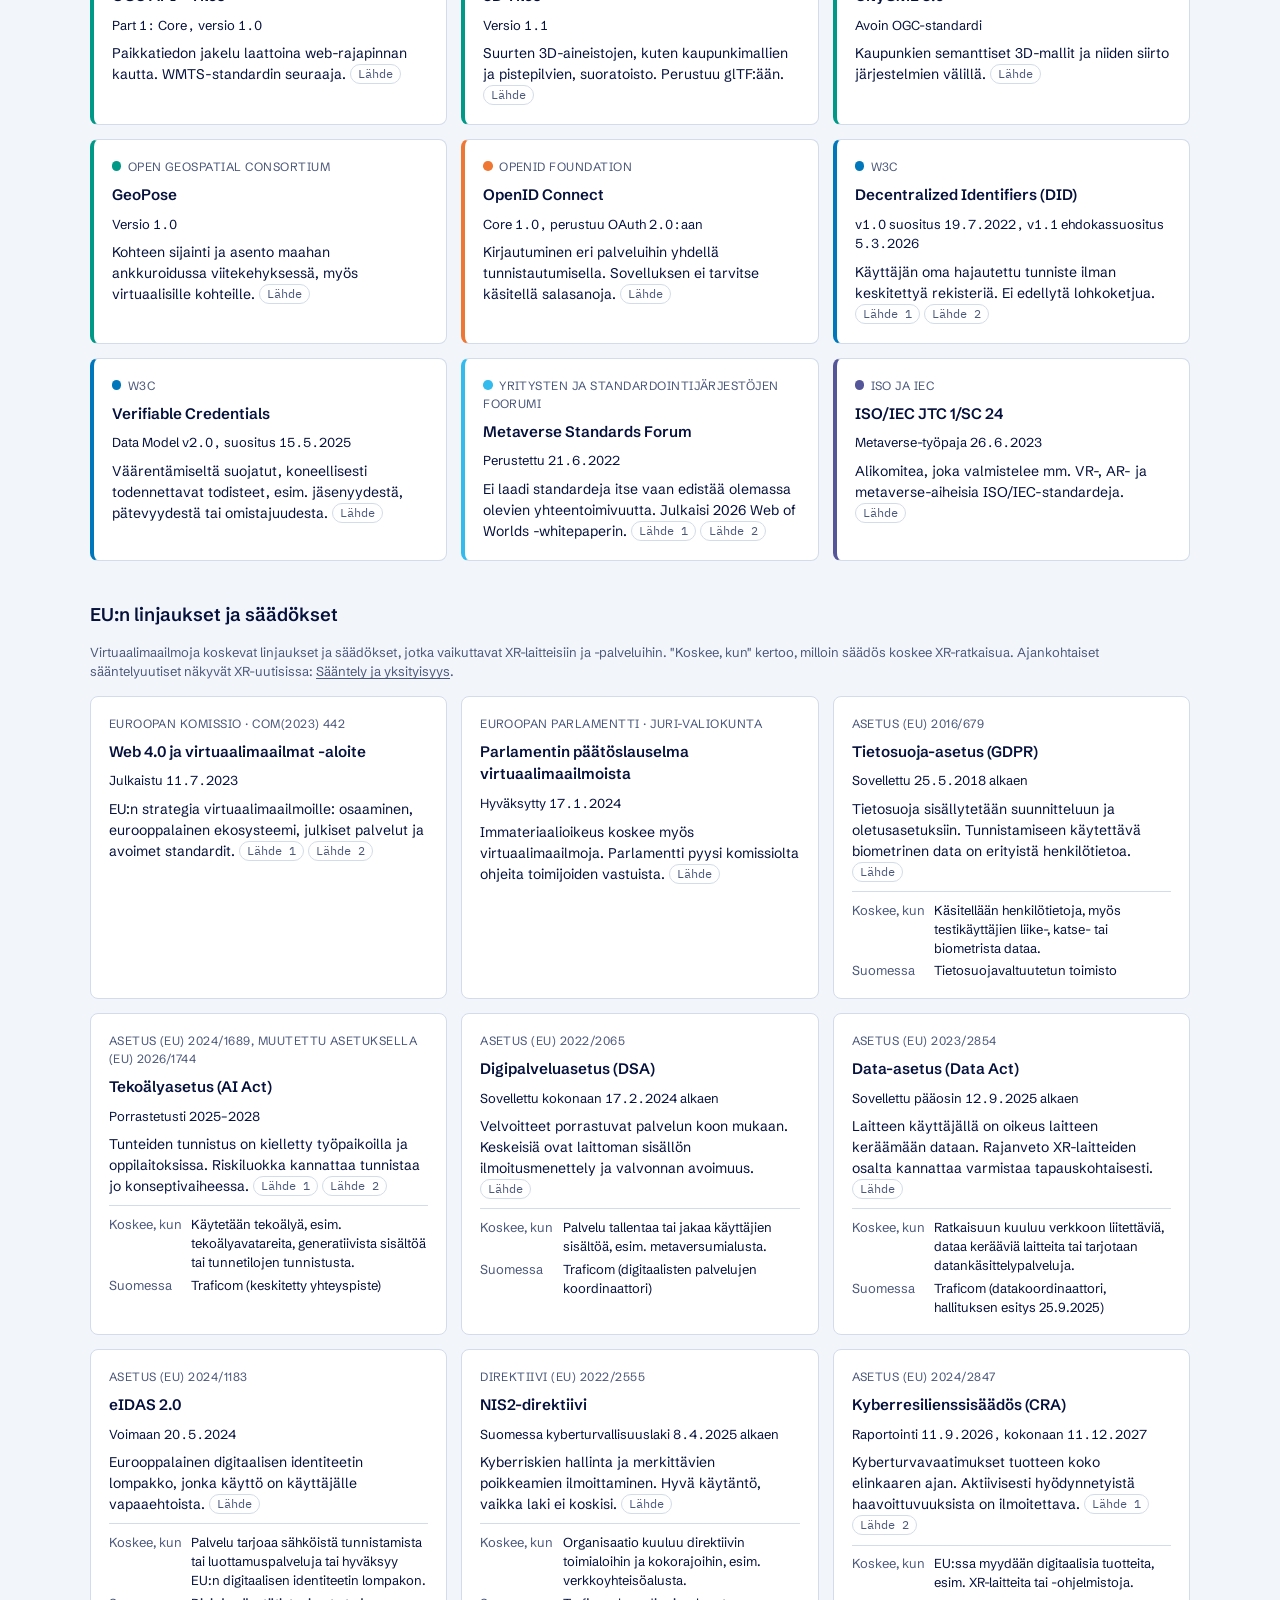
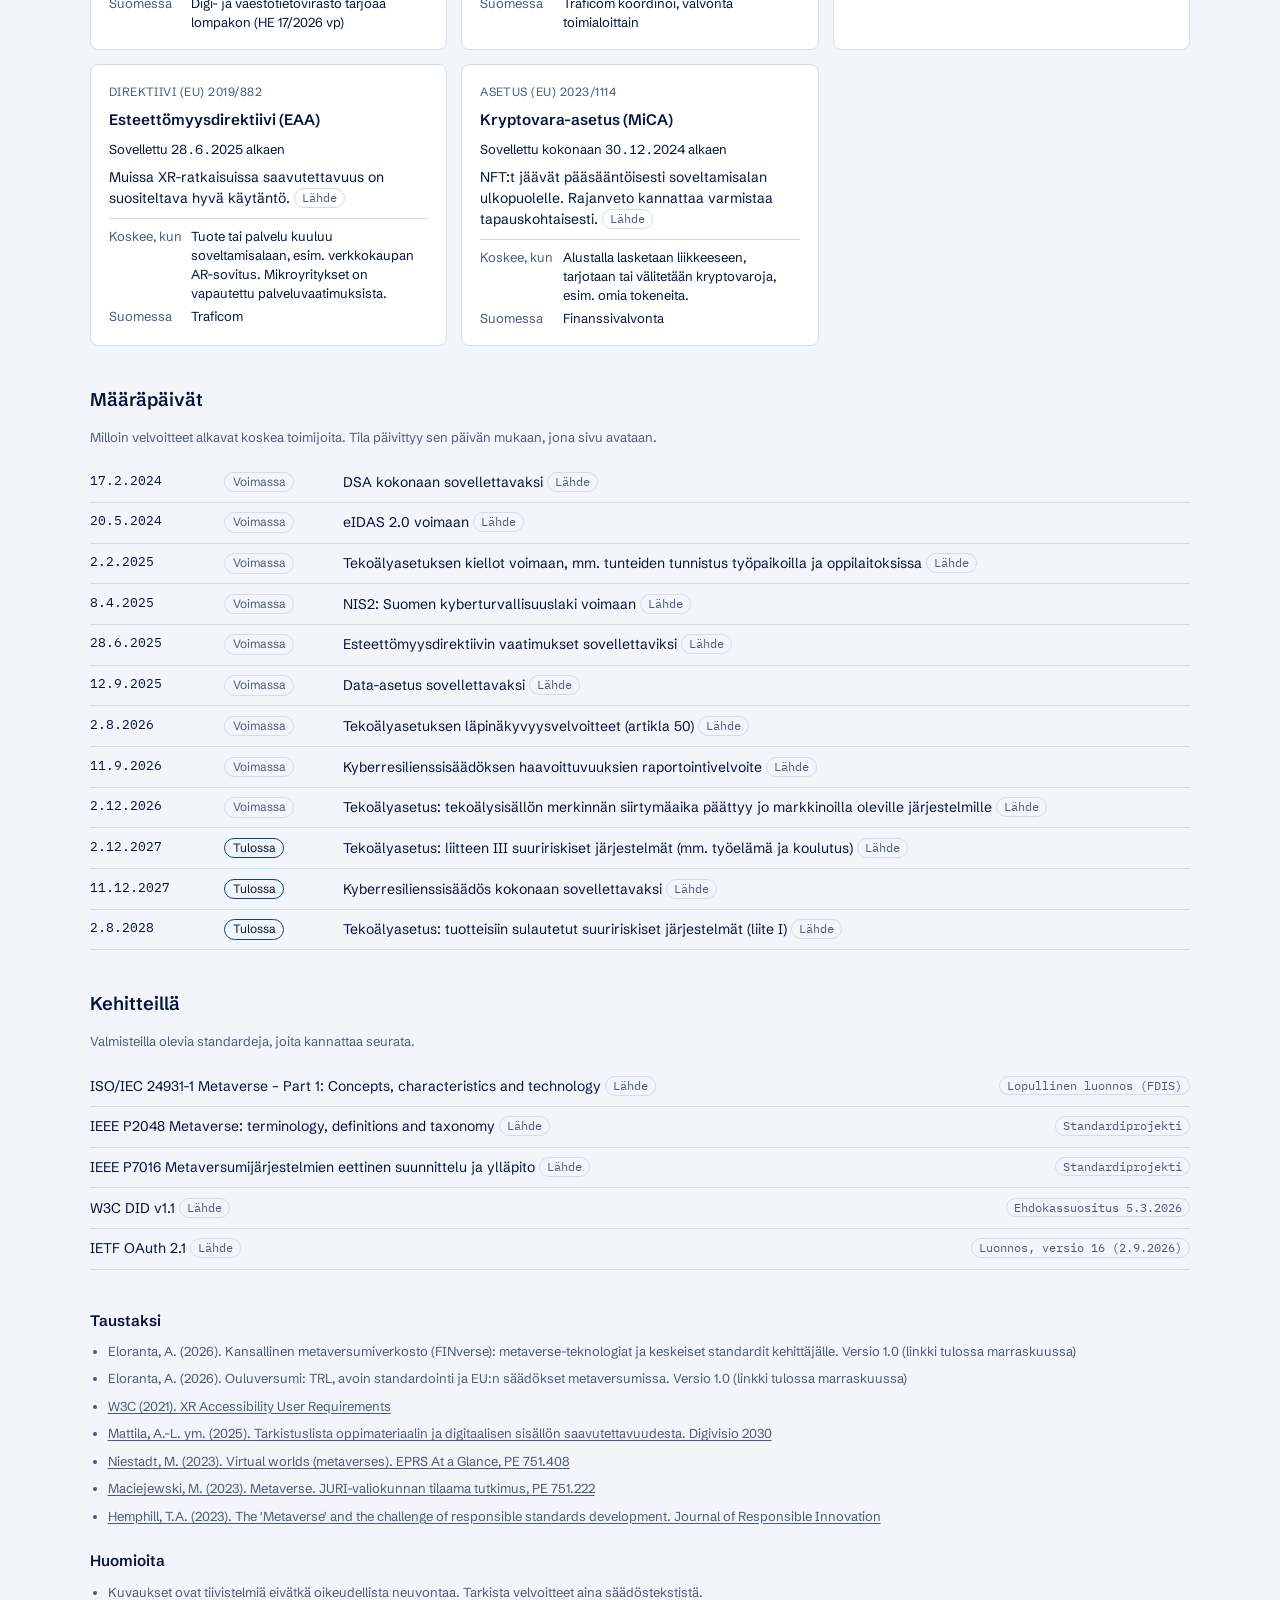
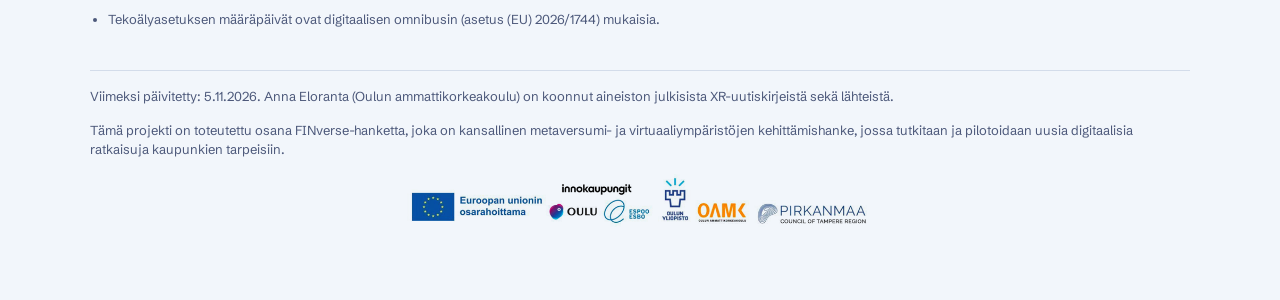
==== commit 9534c463: "Päivitä aikaleima 2026-11-05" ====
--- a/index.html
+++ b/index.html
@@ -538,7 +538,7 @@
 </main>
 
 <script type="application/json" id="xr-data">{
-"updated": "2026-10-27",
+"updated": "2026-11-05",
 "events": [
   {"id": "e26", "date": "2026-01-07", "theme": "laitteet", "europe": true, "title": "Metan Ray-Ban Display -lasien kansainvälinen lanseeraus keskeytettiin", "title_en": "International launch of Meta's Ray-Ban Display glasses paused", "detail": "Meta keskeytti lanseerauksen Isossa-Britanniassa, Ranskassa, Italiassa ja Kanadassa suuren kysynnän ja rajallisten varastojen vuoksi.", "detail_en": "Meta paused the launch in the UK, France, Italy and Canada due to high demand and limited stock.", "src": "s19"},
   {"id": "e02", "date": "2026-01", "theme": "laitteet", "europe": false, "title": "CES 2026: kevyitä AR- ja tekoälylaseja", "title_en": "CES 2026: lightweight AR and AI glasses", "detail": "Avegant ja Vuzix esittelivät kevyen binokulaarisen AR-referenssimallin. Rokidin näytötön AI-lasimalli painaa 38,5 g.", "detail_en": "Avegant and Vuzix showed a lightweight binocular AR reference design. Rokid's display-free AI glasses weigh 38.5 g.", "src": "s01"},
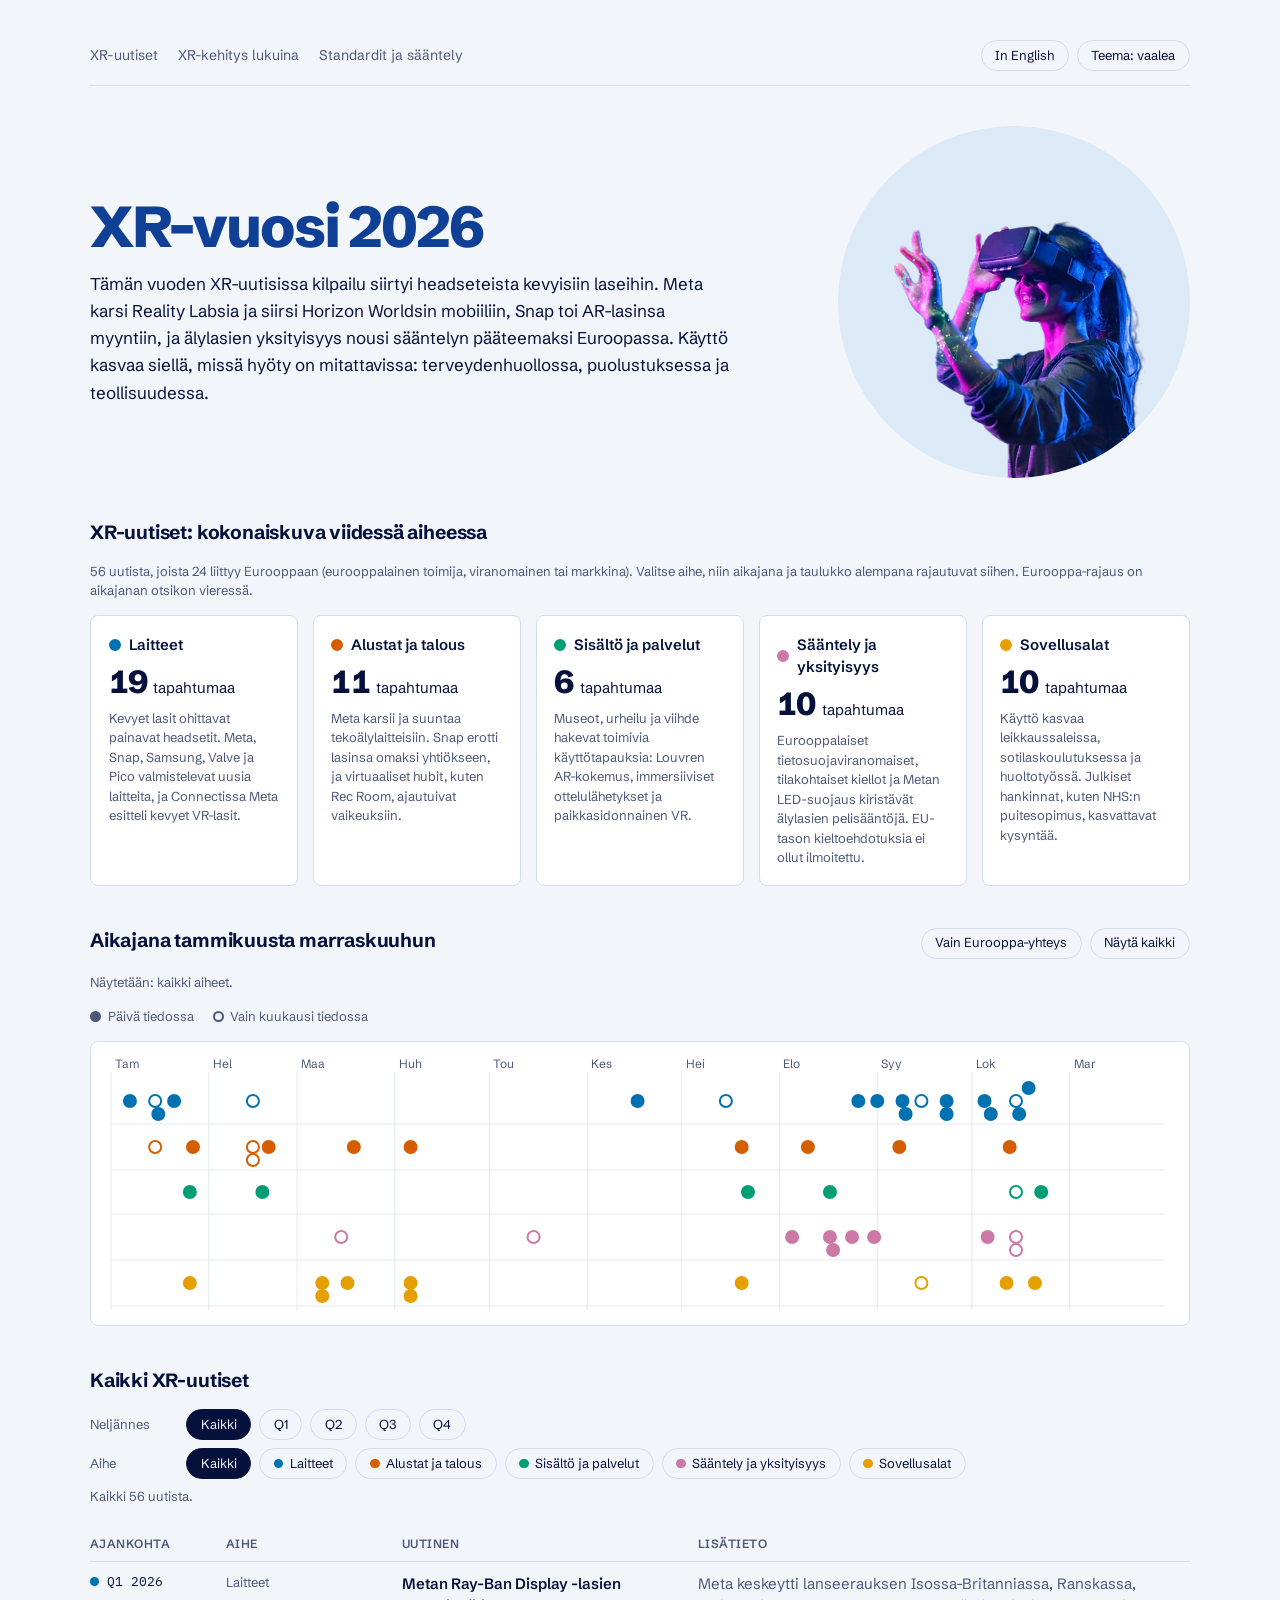
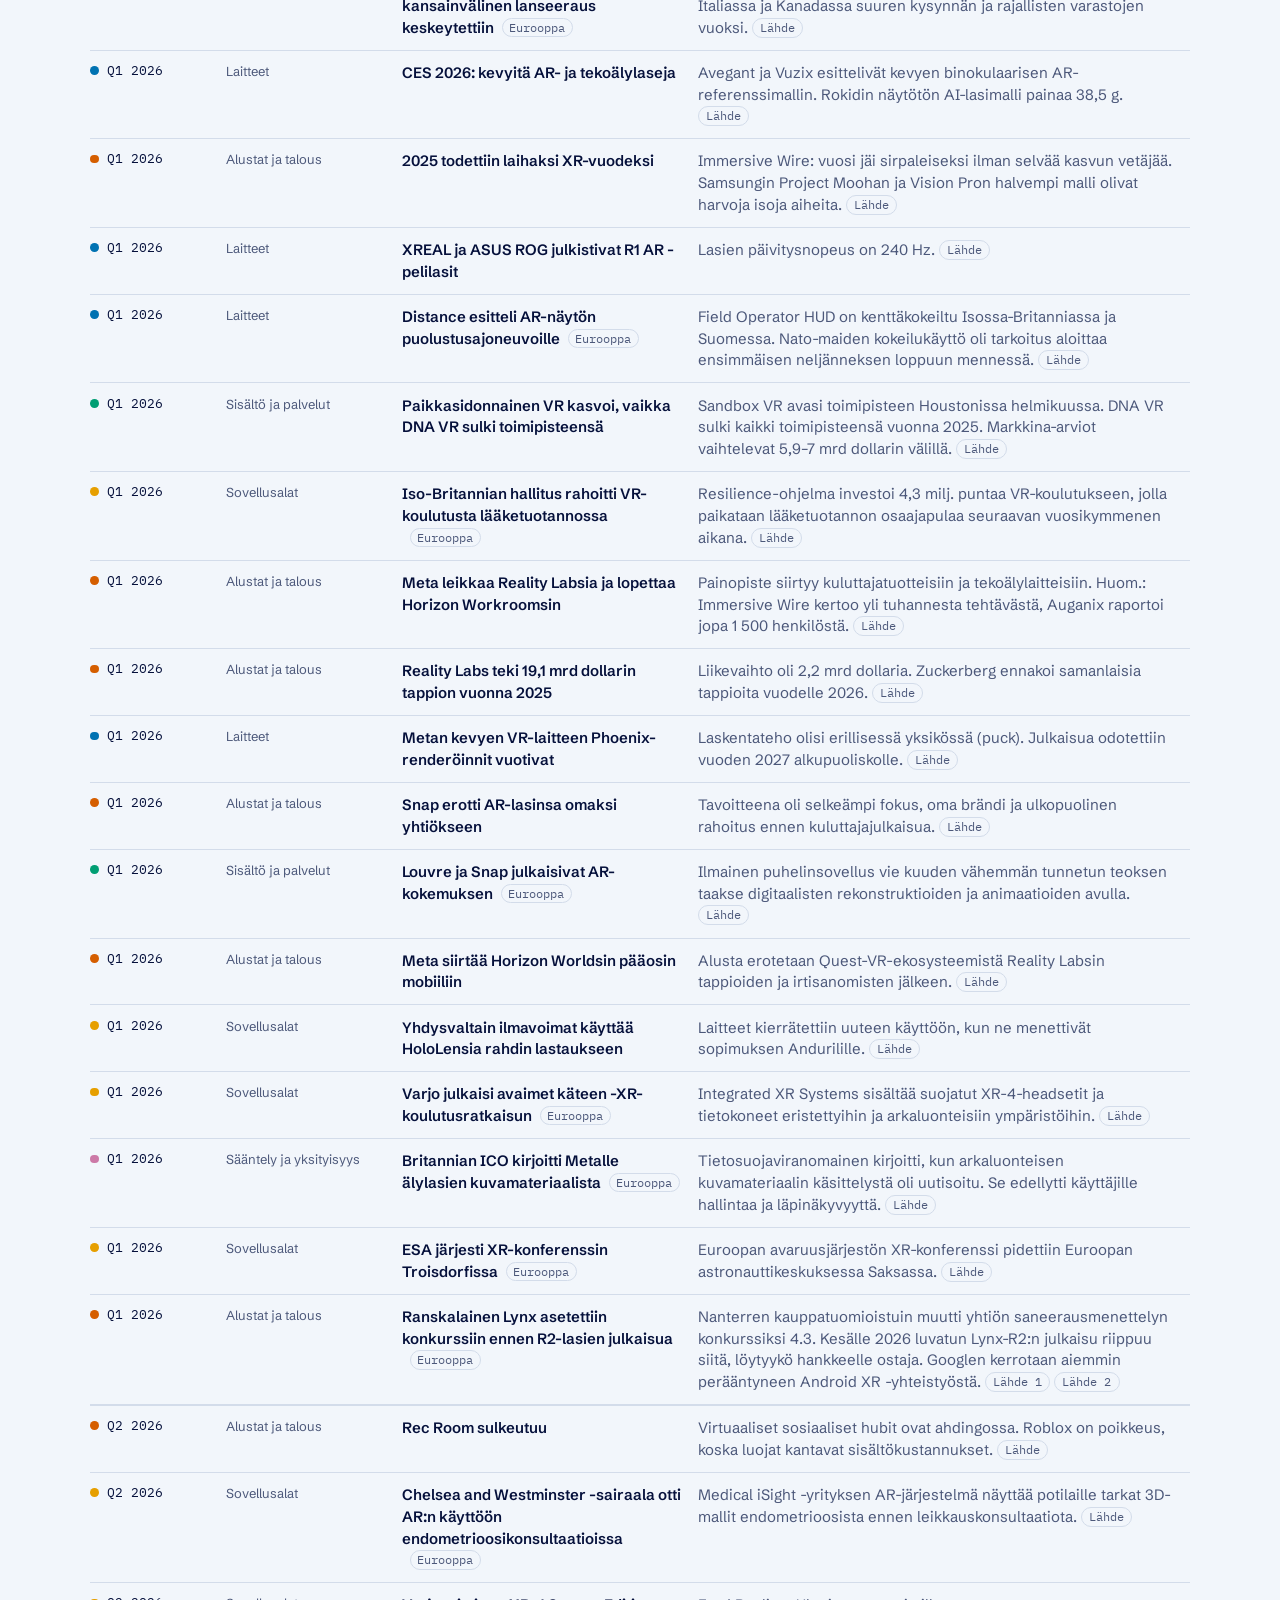
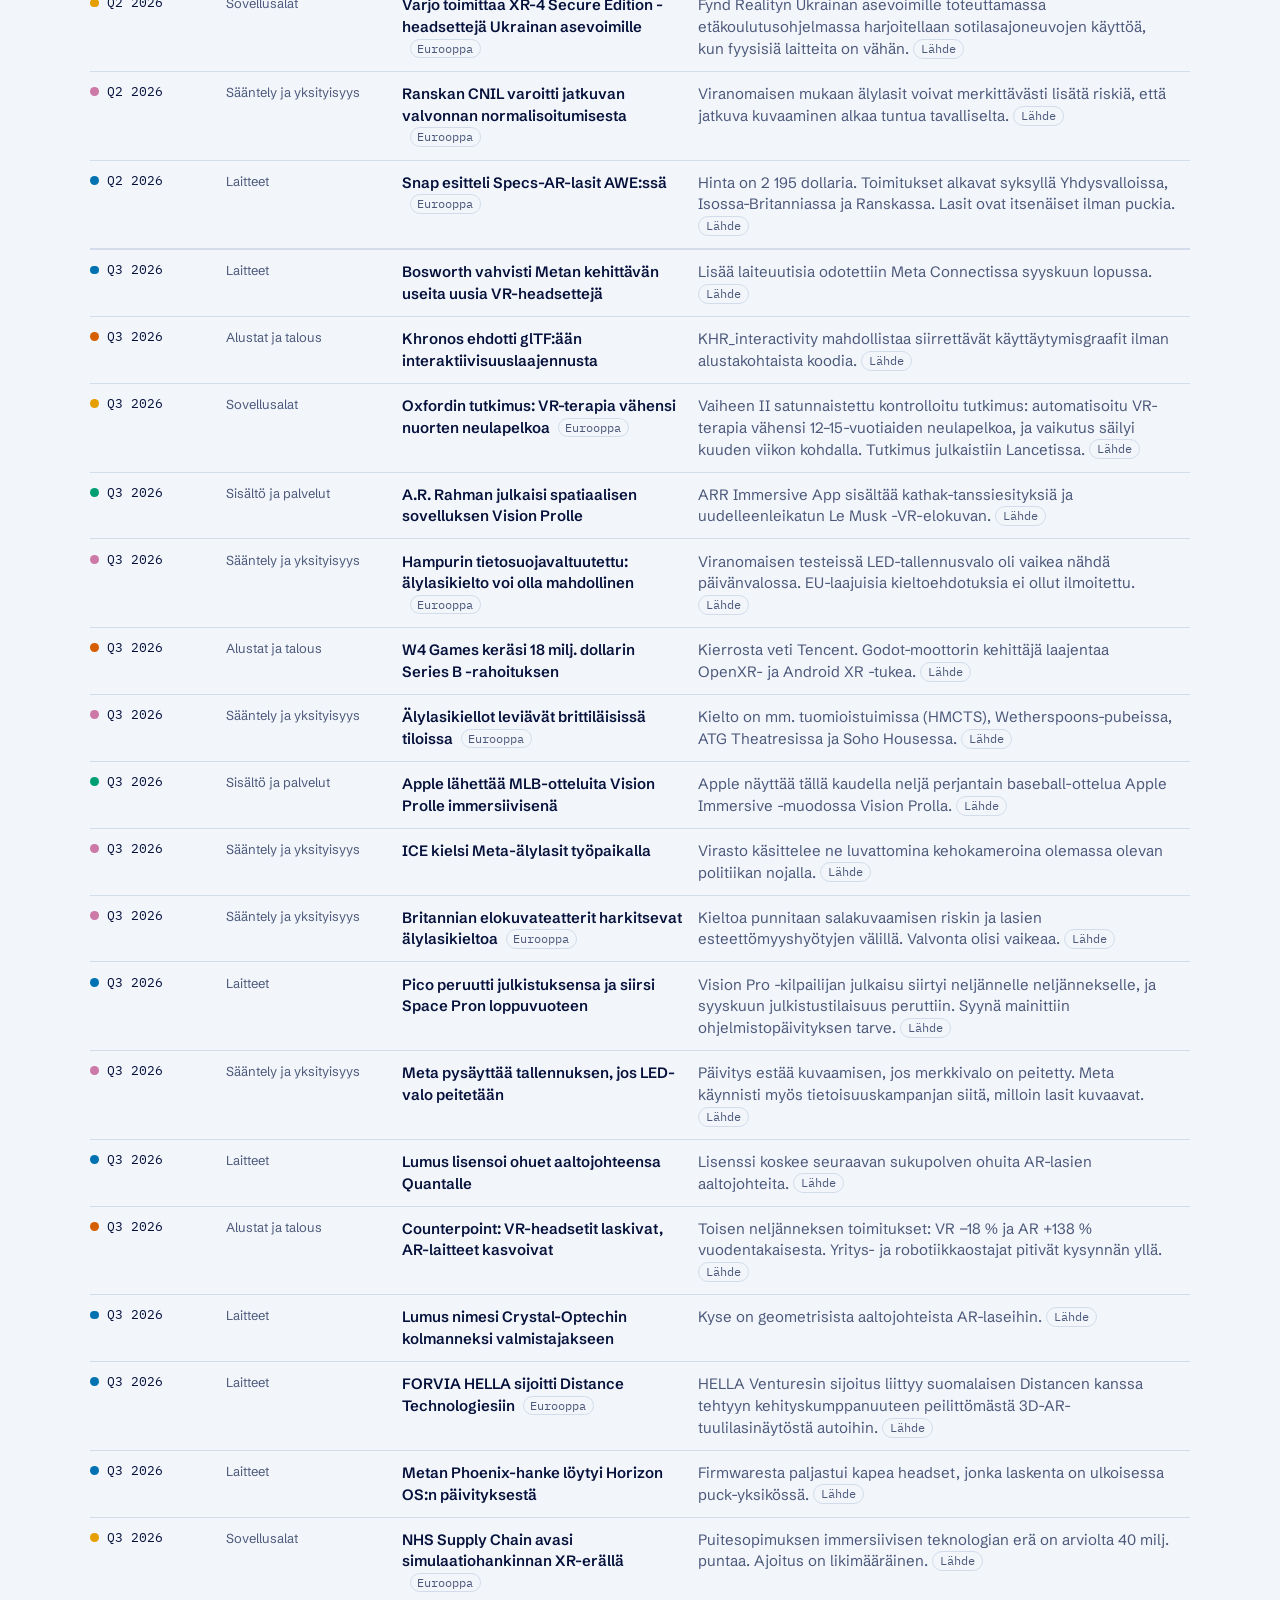
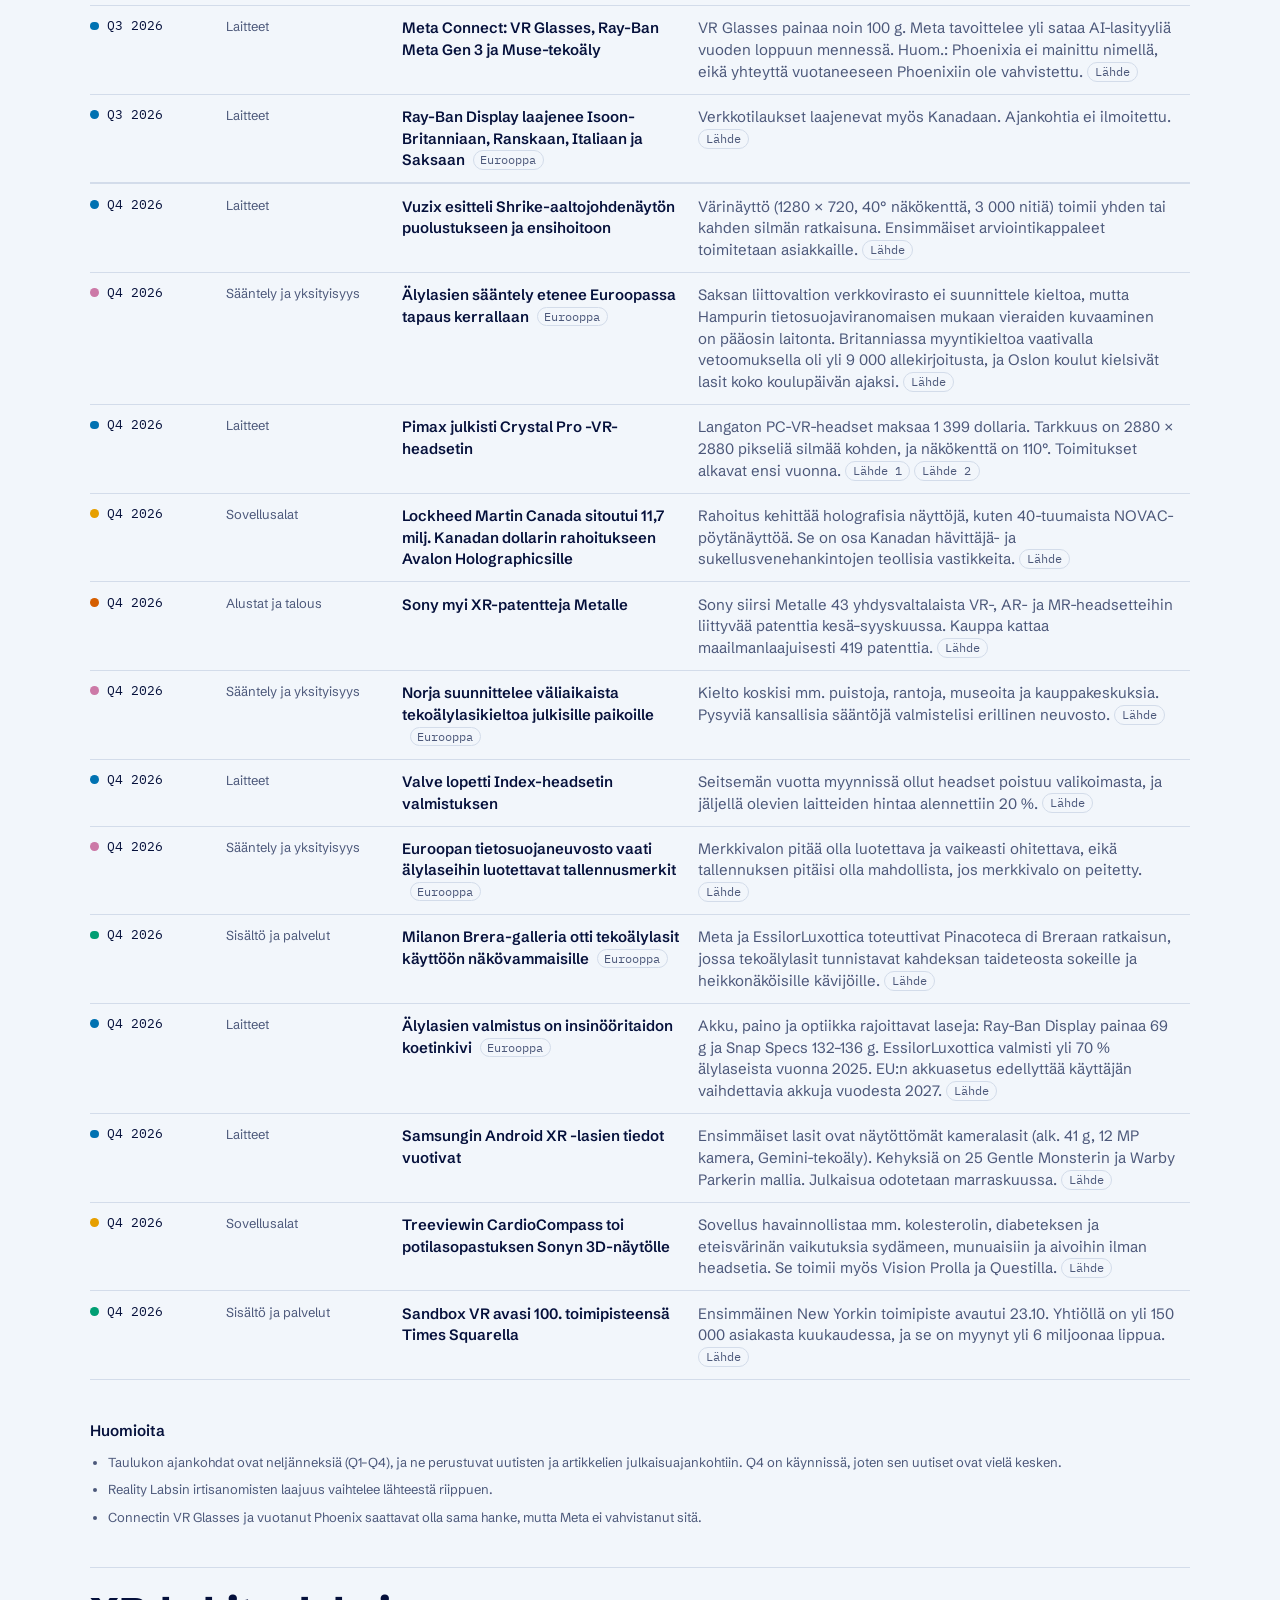
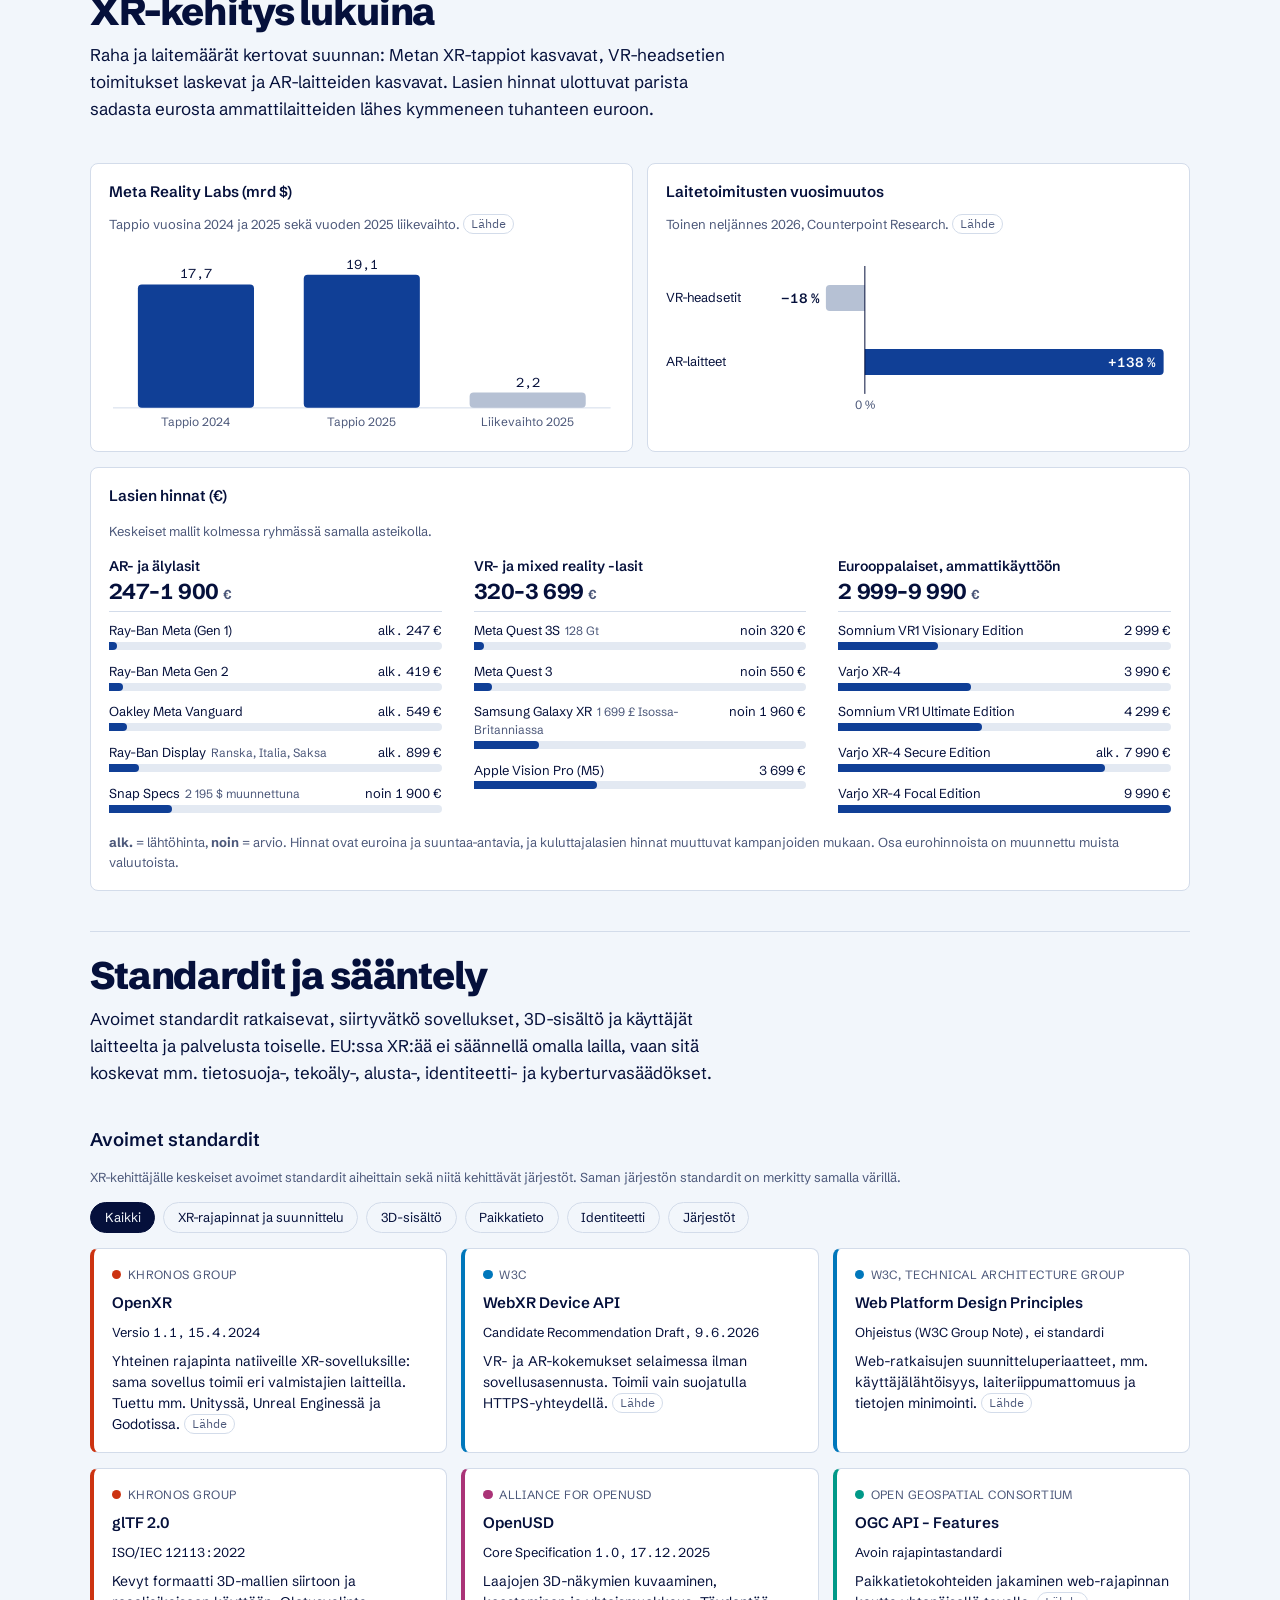
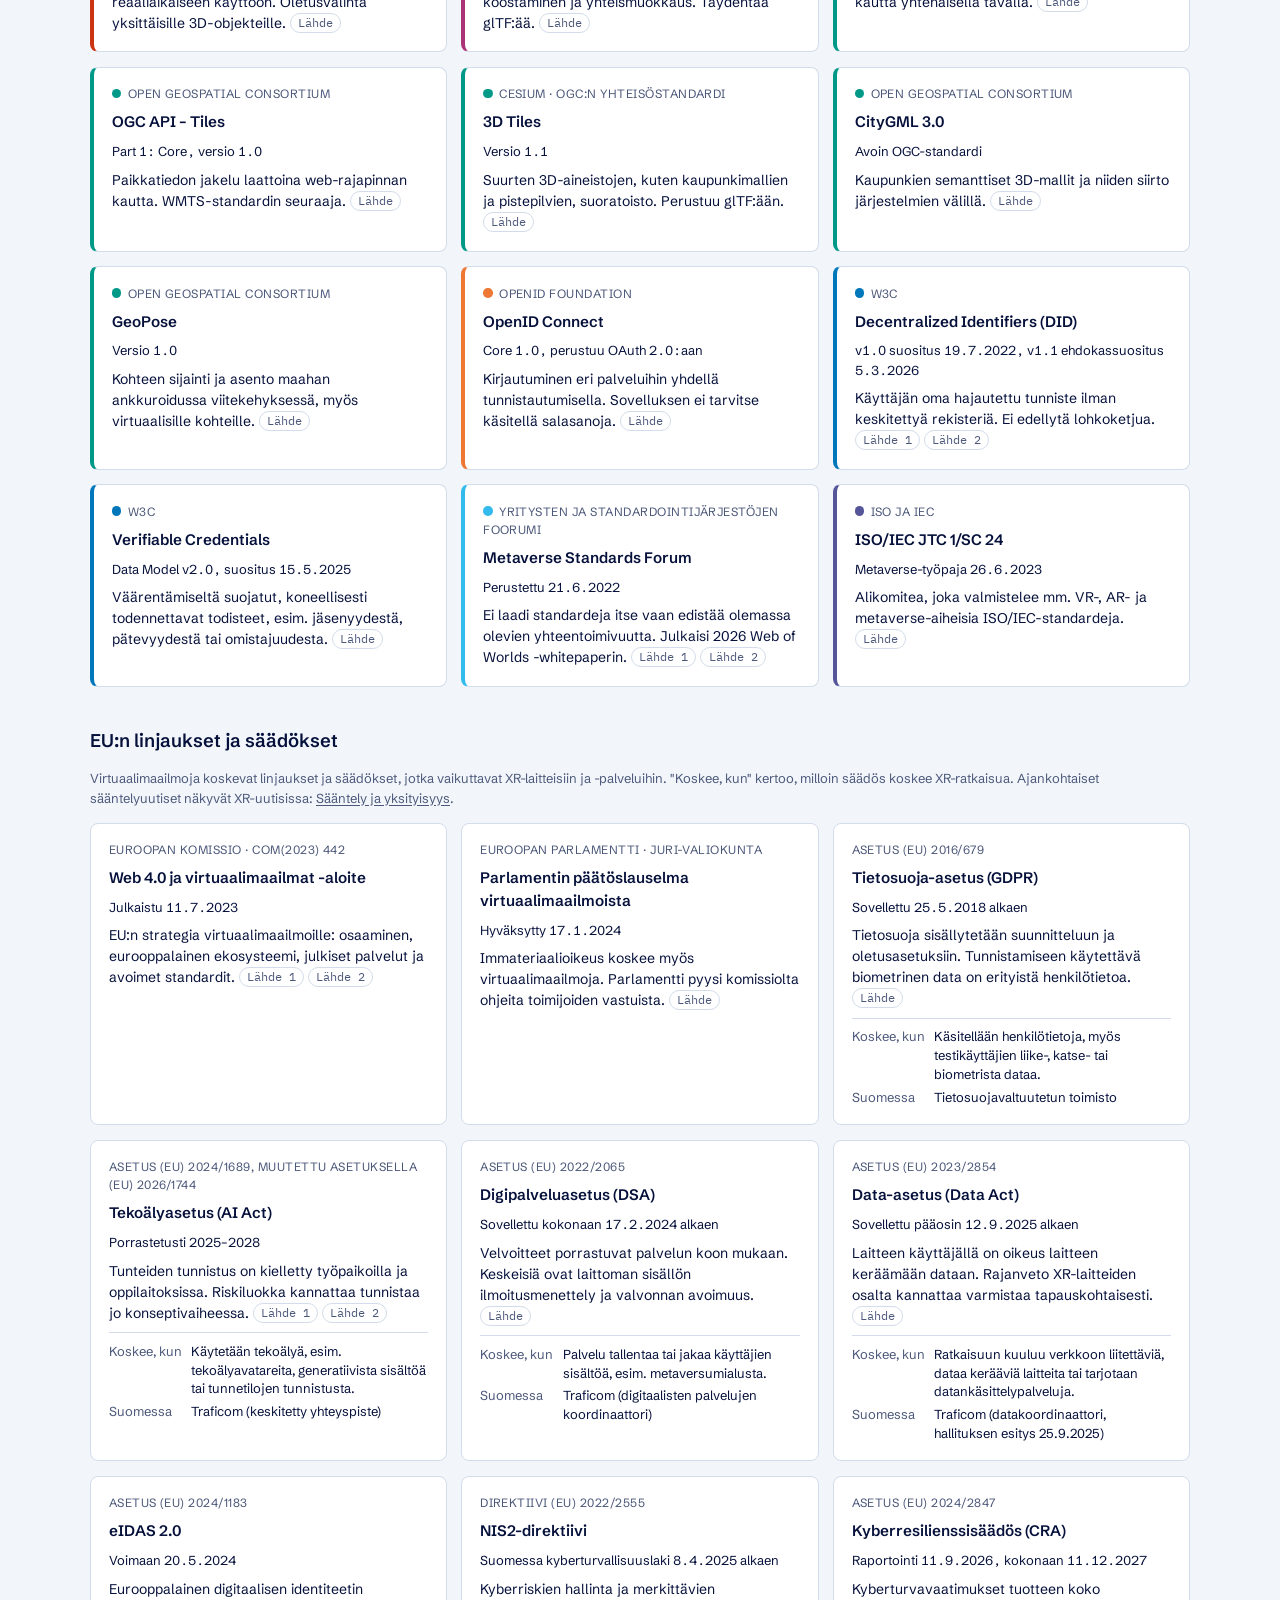
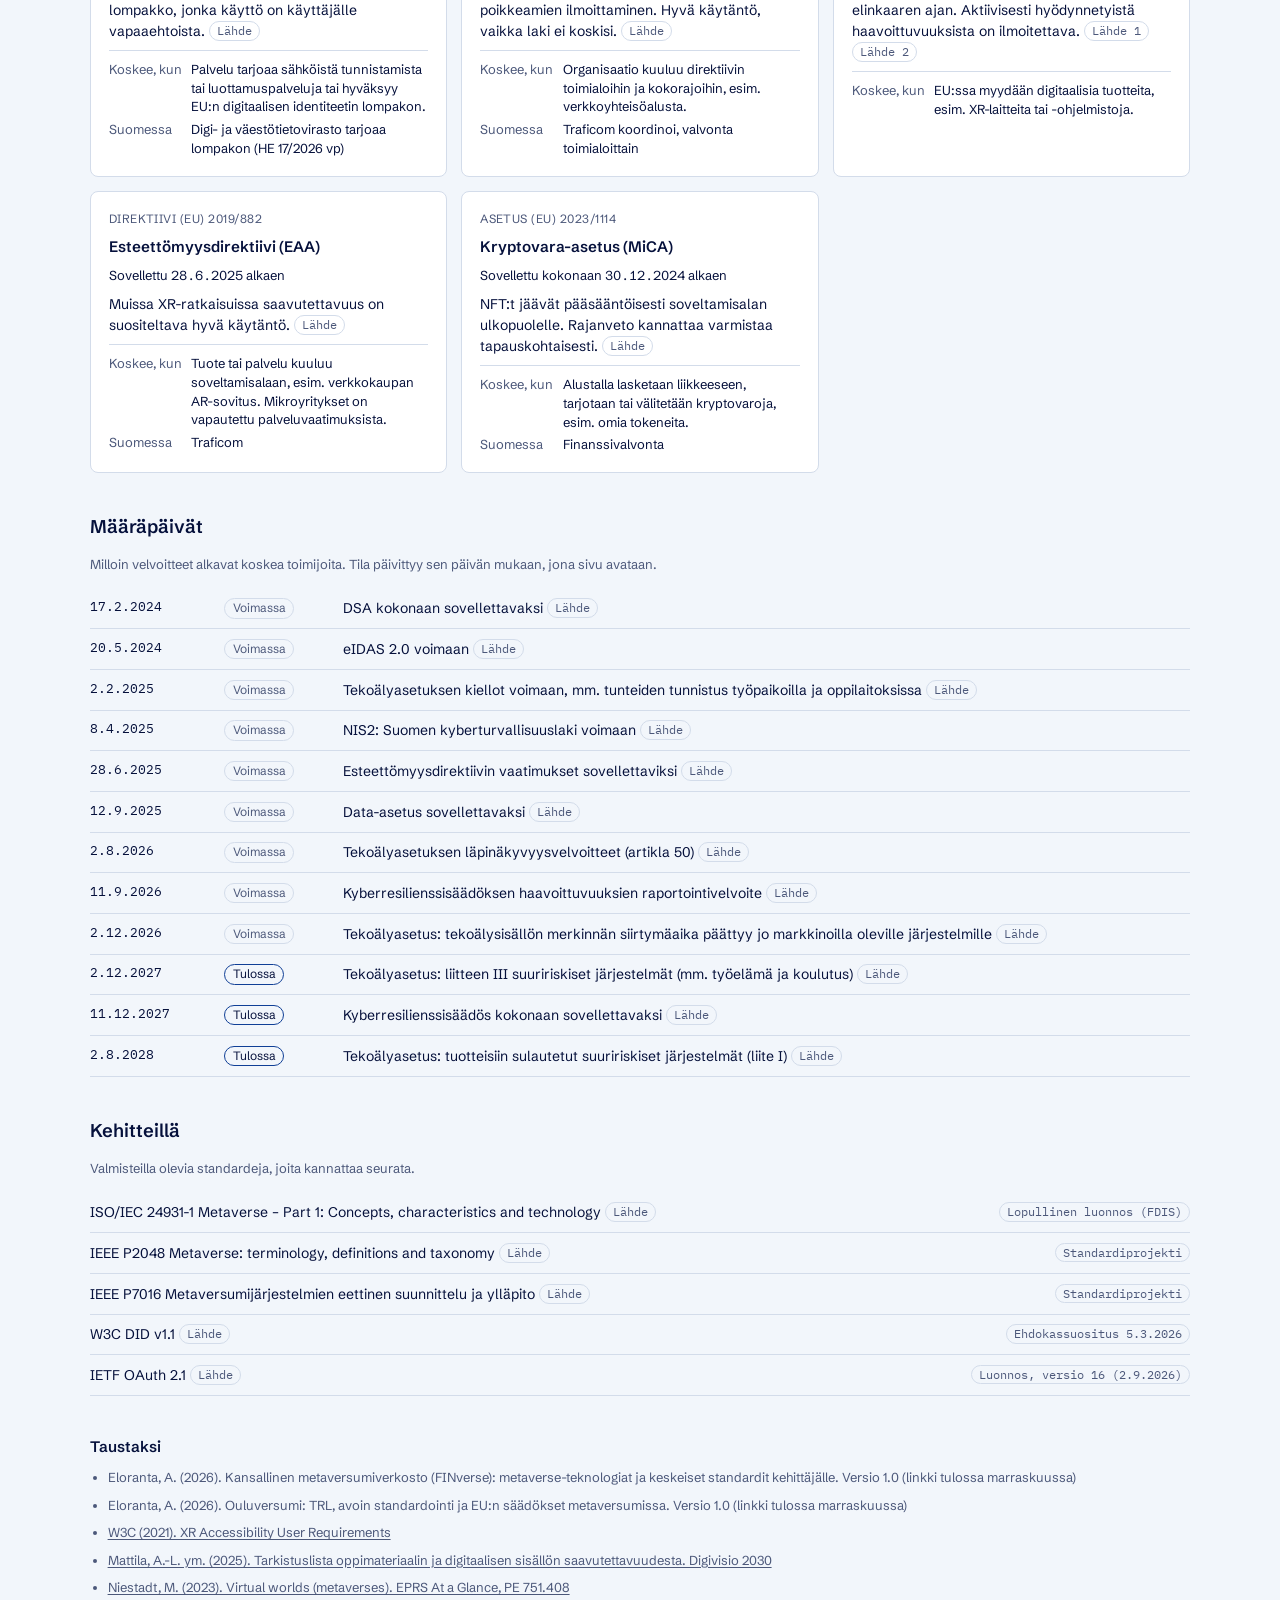
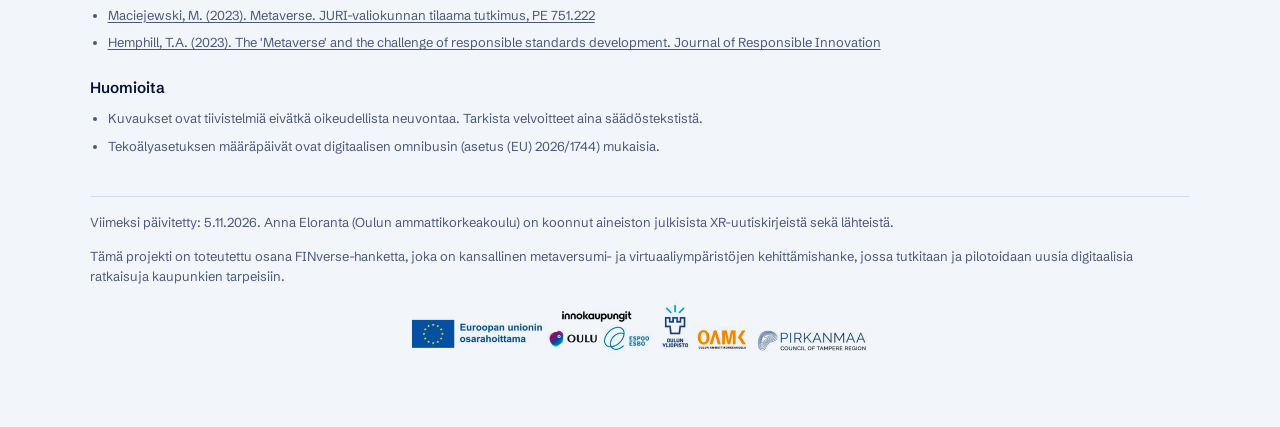
==== commit 6abebc66: "Lisää Kaikki XR-uutiset -taulukkoon neljännes- ja aihesuodatin Co-Authored-By: Claude Opus 5.5 <nore" ====
--- a/index.html
+++ b/index.html
@@ -55,6 +55,13 @@
 .xr-btn:hover { border-color: var(--muted); }
 .xr-btn[aria-pressed="true"] { background: var(--fg); color: var(--bg); border-color: var(--fg); }
 .xr-filterline.on { color: var(--fg); font-weight: 600; }
+/* Kaikki XR-uutiset -taulukon suodatinpalkki: neljännekset ja aiheet */
+.xr-tfilter { display: flex; flex-direction: column; gap: 0.5rem; margin-bottom: 0.9rem; }
+.xr-tfilter-row { display: flex; flex-wrap: wrap; align-items: center; gap: 0.5rem; }
+.xr-tfilter-label { color: var(--muted); font-size: 0.8125rem; min-width: 5.5rem; }
+.xr-tfilter .xr-btn { display: inline-flex; align-items: center; gap: 0.4rem; }
+.xr-tfilter .xr-swatch { width: 0.6rem; height: 0.6rem; }
+.xr-btn:disabled { opacity: 0.45; cursor: default; }
 :is(.xr-btn, .xr-theme, .xr-dot, a, summary, button):focus-visible { outline: 2px solid var(--fg); outline-offset: 2px; }
 
 .xr-themes { display: grid; grid-template-columns: repeat(auto-fit, minmax(min(100%, 12rem), 1fr)); gap: 0.9rem; }
@@ -428,6 +435,11 @@
 
   <section class="xr-sec" aria-labelledby="xr-h-events">
     <h2 id="xr-h-events"><span data-l="fi">Kaikki XR-uutiset</span><span data-l="en">All XR news</span></h2>
+    <div class="xr-tfilter">
+      <div class="xr-tfilter-row" role="group" aria-labelledby="xr-qf-label"><span class="xr-tfilter-label" id="xr-qf-label"><span data-l="fi">Neljännes</span><span data-l="en">Quarter</span></span><span class="xr-controls" id="xr-qf"></span></div>
+      <div class="xr-tfilter-row" role="group" aria-labelledby="xr-tf-label"><span class="xr-tfilter-label" id="xr-tf-label"><span data-l="fi">Aihe</span><span data-l="en">Topic</span></span><span class="xr-controls" id="xr-tf"></span></div>
+      <p class="xr-note" id="xr-tcount" aria-live="polite"></p>
+    </div>
     <div class="xr-tablewrap">
       <table class="xr-table" id="xr-table">
         <thead><tr><th><span data-l="fi">Ajankohta</span><span data-l="en">When</span></th><th><span data-l="fi">Aihe</span><span data-l="en">Topic</span></th><th><span data-l="fi">Uutinen</span><span data-l="en">News</span></th><th><span data-l="fi">Lisätieto</span><span data-l="en">Details</span></th></tr></thead>
@@ -773,7 +785,8 @@
 
   // Aiherajaus osoitteesta, esim. index.html?aihe=saantely#uutiset (useampi pilkulla erotettuna).
   var fromUrl = (new URLSearchParams(location.search).get('aihe') || '').split(',').filter(function (t) { return THEMES.indexOf(t) >= 0; });
-  var state = { active: new Set(fromUrl.length ? fromUrl : THEMES), europe: new URLSearchParams(location.search).get('eurooppa') === '1', pinned: null };
+  var QS = [1, 2, 3, 4];
+  var state = { active: new Set(fromUrl.length ? fromUrl : THEMES), europe: new URLSearchParams(location.search).get('eurooppa') === '1', qs: new Set(QS), pinned: null };
 
   // Johdetaan näytettävät kentät datasta, jotta riville riittää id, date, theme, europe, title, detail ja src.
   var EVENTS = DATA.events.map(function (r, i) {
@@ -799,7 +812,7 @@
   var YEAR = UPDATED ? UPDATED.y : 2026;
   var LAST_M = EVENTS.reduce(function (mx, r) { return Math.max(mx, r.m); }, UPDATED ? UPDATED.m : 0);
   var isEu = function (r) { return r.europe === true || r.europe === 'true'; };
-  var visible = function (r) { return state.active.has(r.theme) && (!state.europe || isEu(r)); };
+  var visible = function (r) { return state.active.has(r.theme) && state.qs.has(r.q) && (!state.europe || isEu(r)); };
 
   function fillStatic() {
     XR.fillCommon(DATA, SRCMAP);
@@ -932,25 +945,59 @@
     $('xr-eu').setAttribute('aria-pressed', String(state.europe));
     var act = THEMES.filter(function (t) { return state.active.has(t); });
     var parts = [act.length === THEMES.length ? t('kaikki aiheet', 'all topics') : act.map(function (k) { return NAMES[k]; }).join(', ')];
+    if (state.qs.size < QS.length) parts.push(QS.filter(function (q) { return state.qs.has(q); }).map(function (q) { return 'Q' + q; }).join(', '));
     if (state.europe) parts.push(t('vain Eurooppa-yhteys', 'Europe only'));
     var line = $('xr-filterline');
     line.textContent = t('Näytetään: ', 'Showing: ') + parts.join(' · ') + '.';
-    line.classList.toggle('on', act.length < THEMES.length || state.europe);
+    line.classList.toggle('on', act.length < THEMES.length || state.qs.size < QS.length || state.europe);
+    drawTableFilter();
+  }
+
+  // Taulukon suodatinpalkki: "Kaikki" tai yksi/useampi neljännes ja aihe. Aiheet ovat samat kuin aihekorteissa.
+  function pick(set, all, k) {
+    if (set.size === all.length) return new Set([k]);
+    if (set.has(k)) { set.delete(k); return set.size ? set : new Set(all); }
+    set.add(k); return set;
+  }
+  function chip(label, pressed, onClick, sw) {
+    var b = document.createElement('button');
+    b.type = 'button'; b.className = 'xr-btn';
+    b.setAttribute('aria-pressed', String(pressed));
+    if (sw) { var i = document.createElement('span'); i.className = 'xr-swatch'; i.style.setProperty('--sw', 'var(--c-' + sw + ')'); b.append(i); }
+    b.append(label);
+    b.addEventListener('click', onClick);
+    return b;
+  }
+  function drawTableFilter() {
+    var allQ = state.qs.size === QS.length, allT = state.active.size === THEMES.length;
+    var qf = $('xr-qf'), tf = $('xr-tf');
+    qf.replaceChildren(chip(t('Kaikki', 'All'), allQ, function () { state.qs = new Set(QS); drawFiltered(); }));
+    QS.forEach(function (q) {
+      var n = EVENTS.filter(function (r) { return r.q === q; }).length;
+      var b = chip('Q' + q, !allQ && state.qs.has(q), function () { state.qs = pick(state.qs, QS, q); drawFiltered(); });
+      if (!n) b.disabled = true;
+      qf.append(b);
+    });
+    tf.replaceChildren(chip(t('Kaikki', 'All'), allT, function () { state.active = new Set(THEMES); drawFiltered(); }));
+    THEMES.forEach(function (k) {
+      tf.append(chip(NAMES[k], !allT && state.active.has(k), function () { state.active = pick(state.active, THEMES, k); drawFiltered(); }, k));
+    });
+    var shown = EVENTS.filter(visible).length;
+    $('xr-tcount').textContent = shown === EVENTS.length
+      ? t('Kaikki ' + EVENTS.length + ' uutista.', 'All ' + EVENTS.length + ' news items.')
+      : t('Näytetään ' + shown + '/' + EVENTS.length + ' uutista.', 'Showing ' + shown + ' of ' + EVENTS.length + ' news items.');
   }
 
   function drawFiltered() { syncControls(); drawStrip(); drawTable(); }
 
   document.querySelectorAll('.xr-theme').forEach(function (b) {
     b.addEventListener('click', function () {
-      var t = b.dataset.theme;
-      if (state.active.size === THEMES.length) state.active = new Set([t]);
-      else if (state.active.has(t)) { state.active.delete(t); if (!state.active.size) state.active = new Set(THEMES); }
-      else state.active.add(t);
+      state.active = pick(state.active, THEMES, b.dataset.theme);
       drawFiltered();
     });
   });
   $('xr-eu').addEventListener('click', function () { state.europe = !state.europe; drawFiltered(); });
-  $('xr-reset').addEventListener('click', function () { state.active = new Set(THEMES); state.europe = false; drawFiltered(); });
+  $('xr-reset').addEventListener('click', function () { state.active = new Set(THEMES); state.qs = new Set(QS); state.europe = false; drawFiltered(); });
 
   fillStatic();
   drawFiltered();
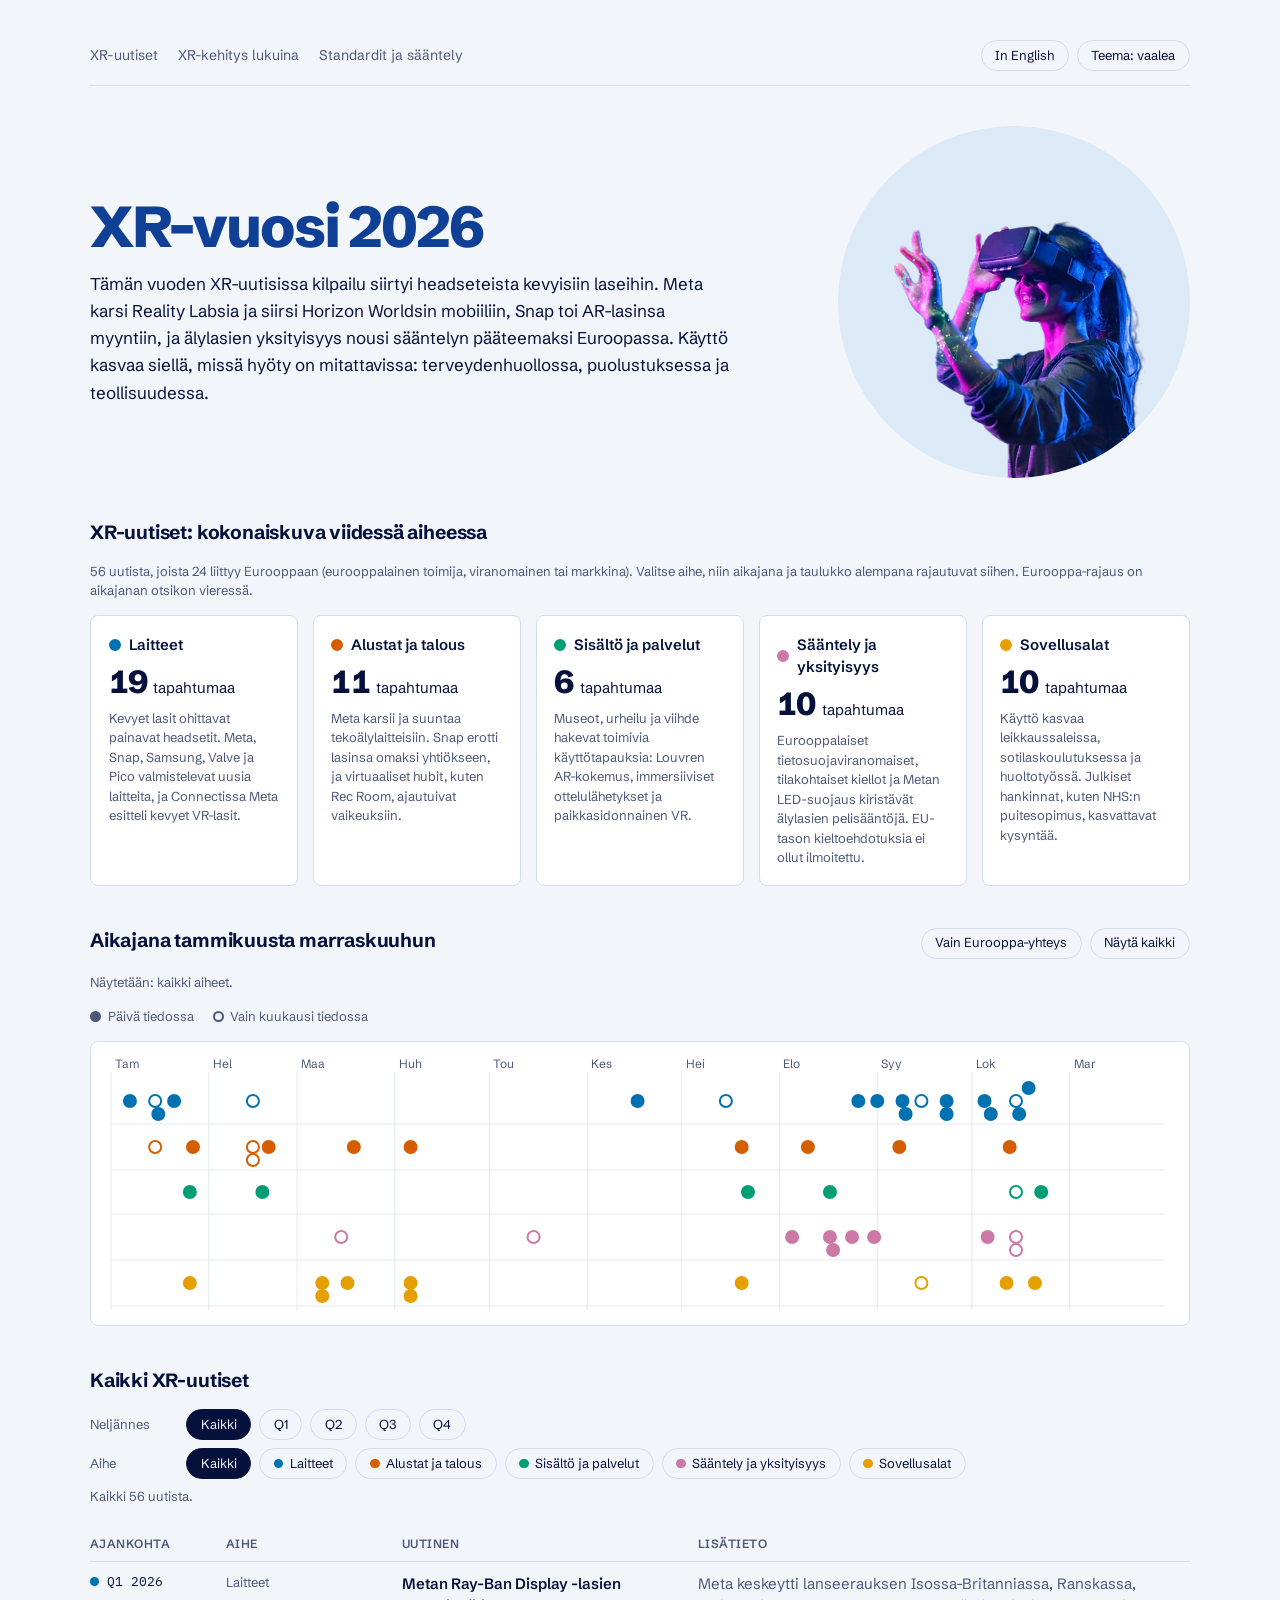
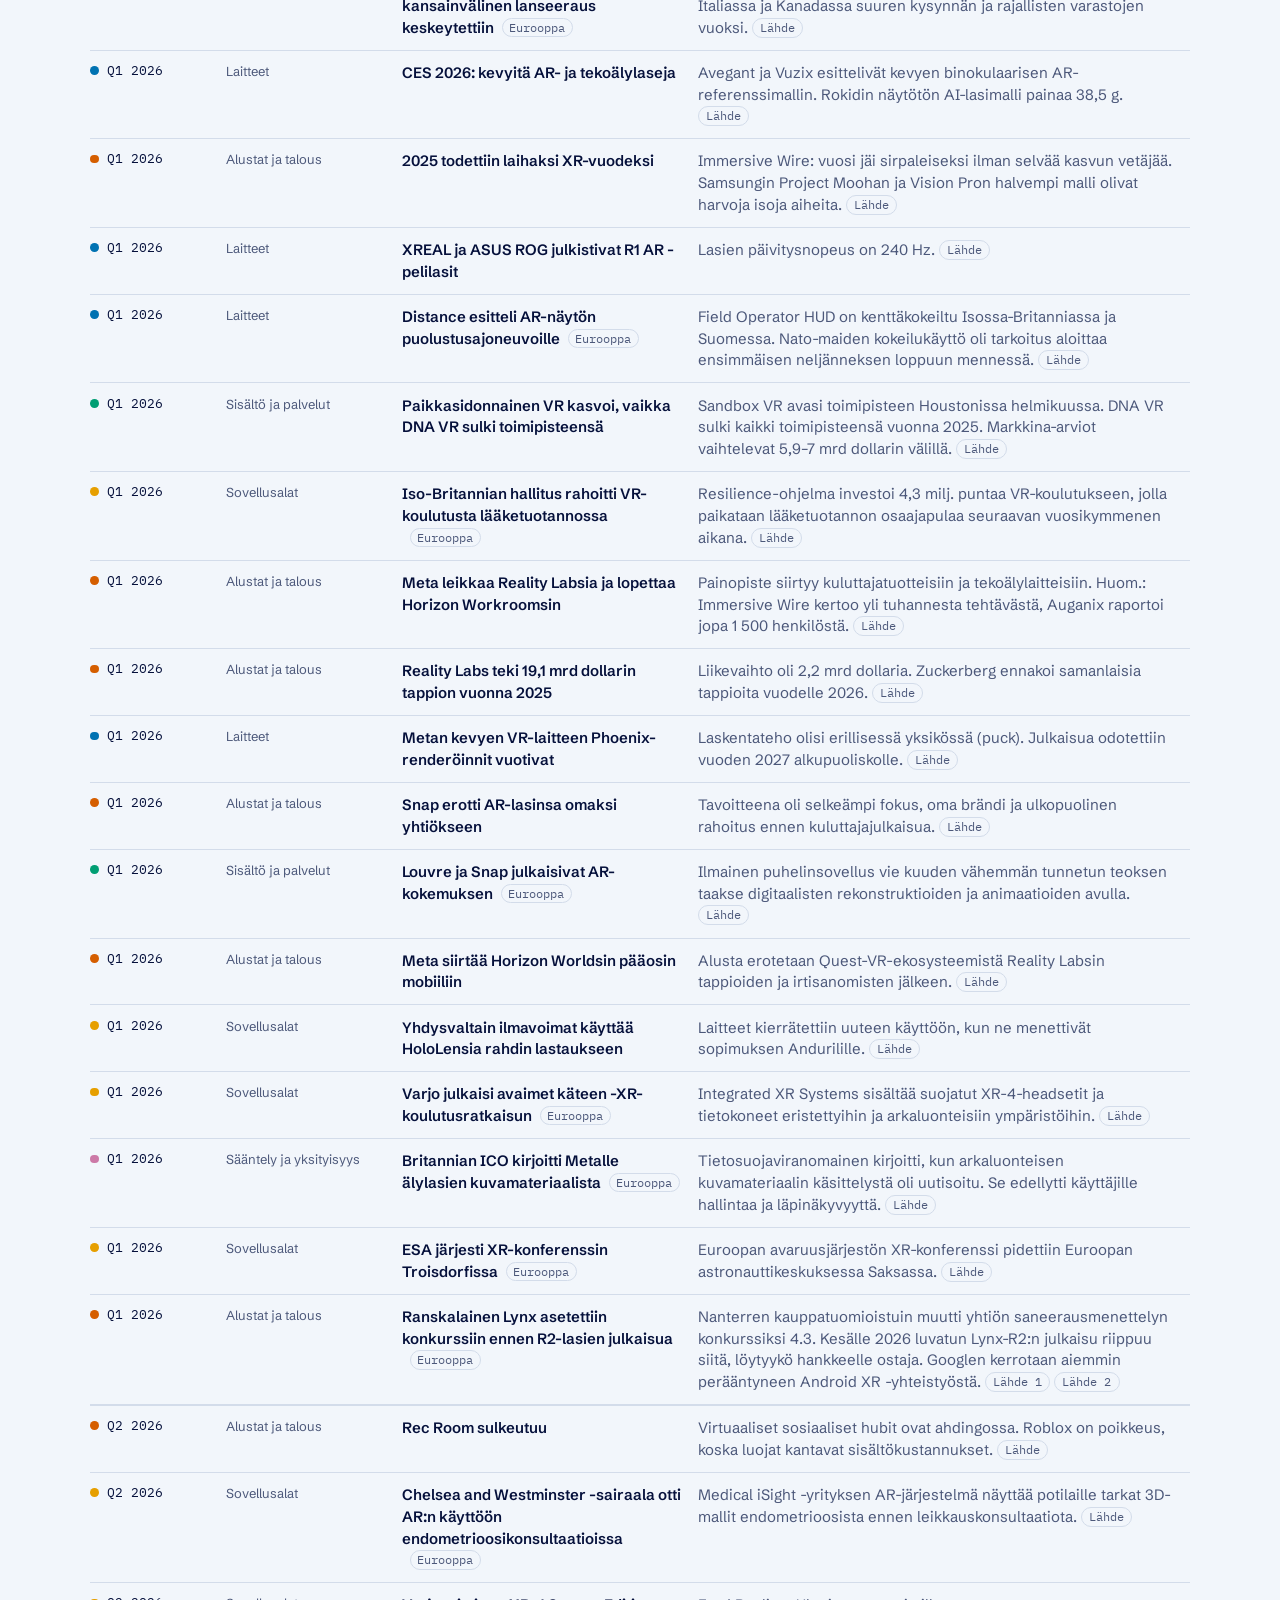
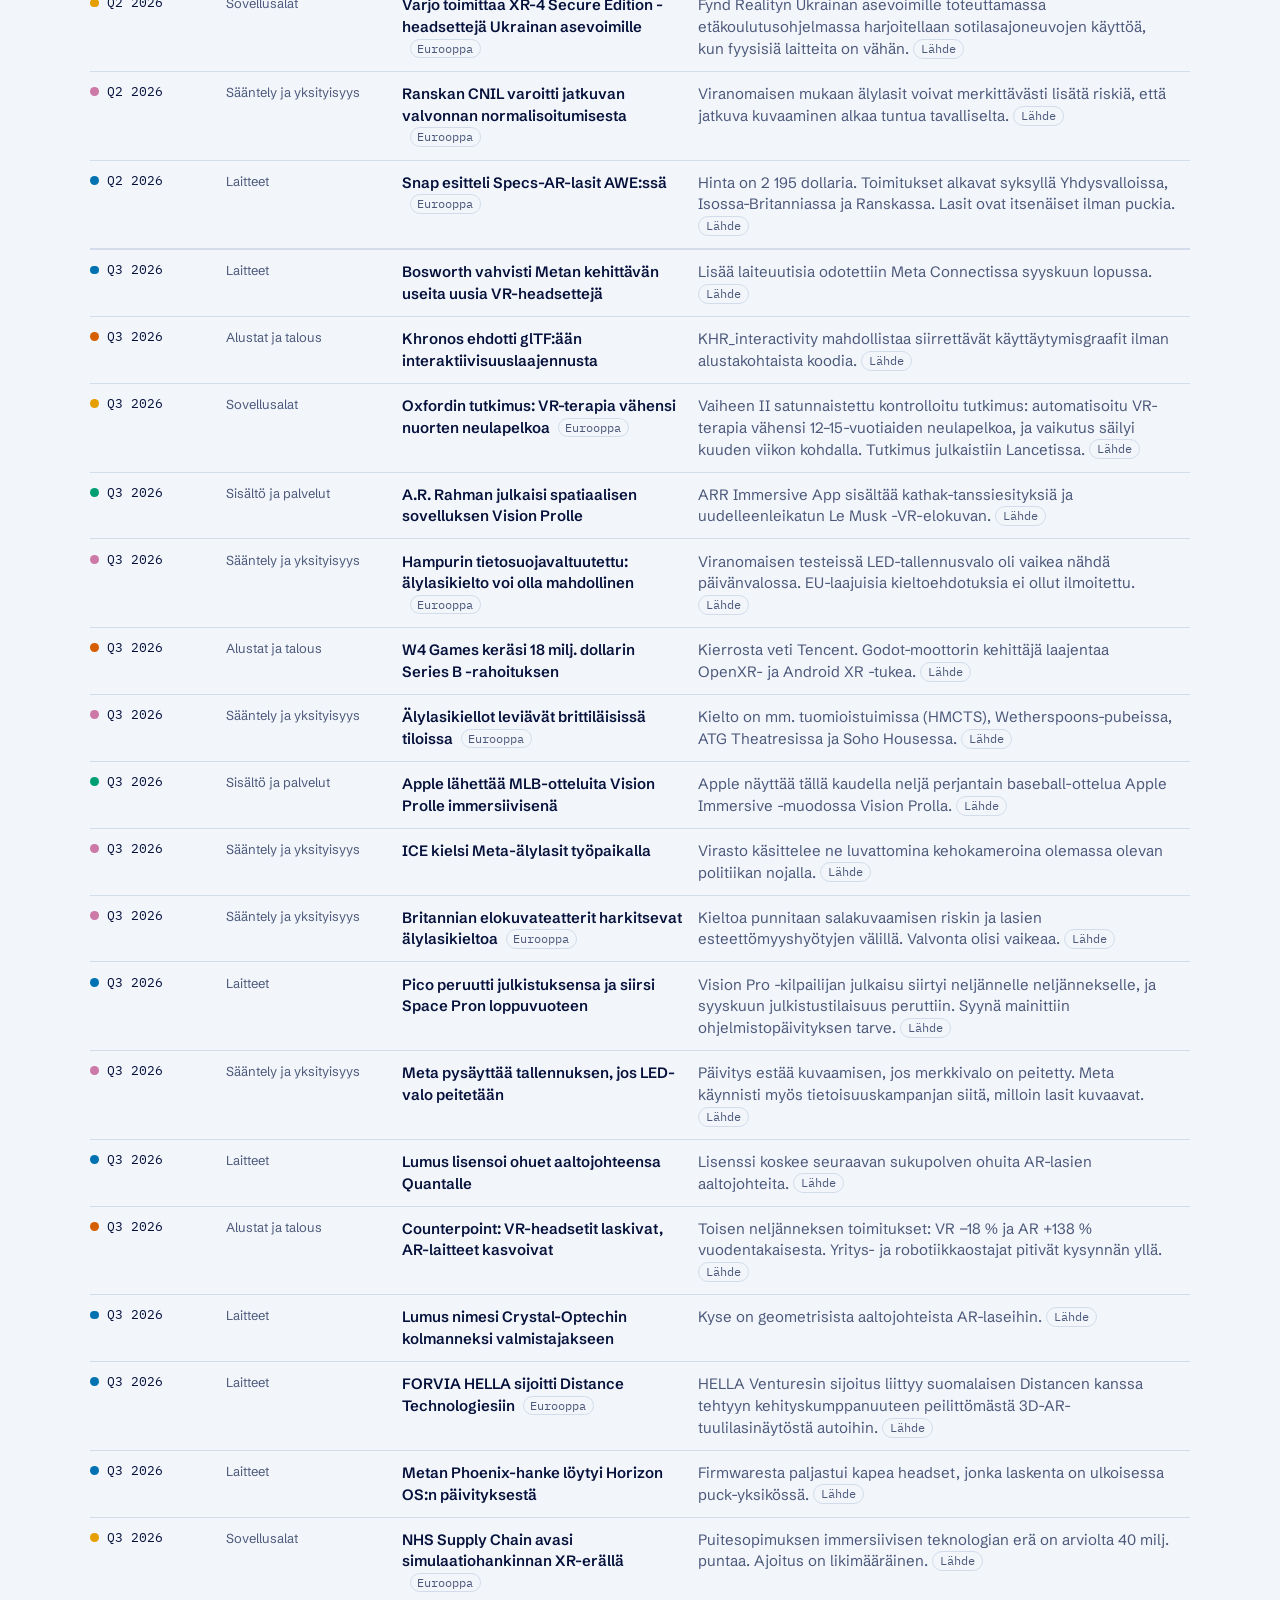
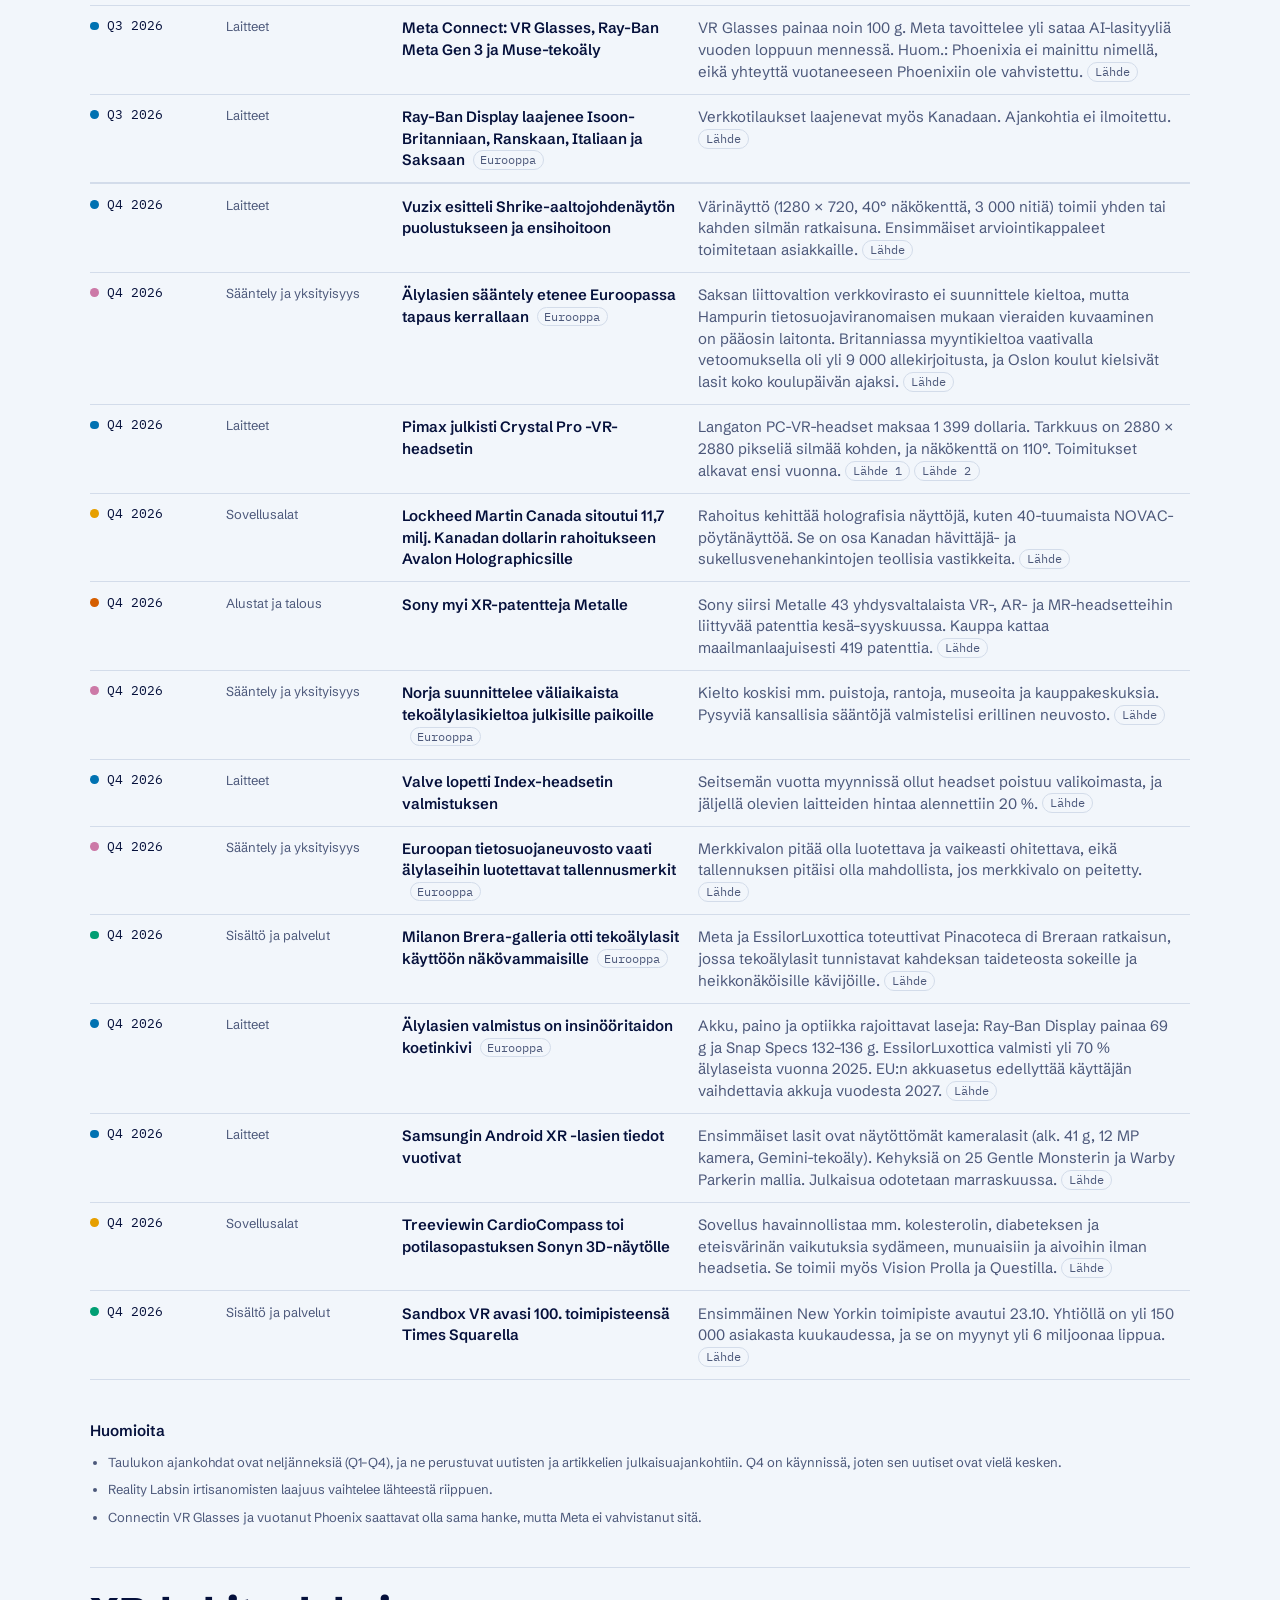
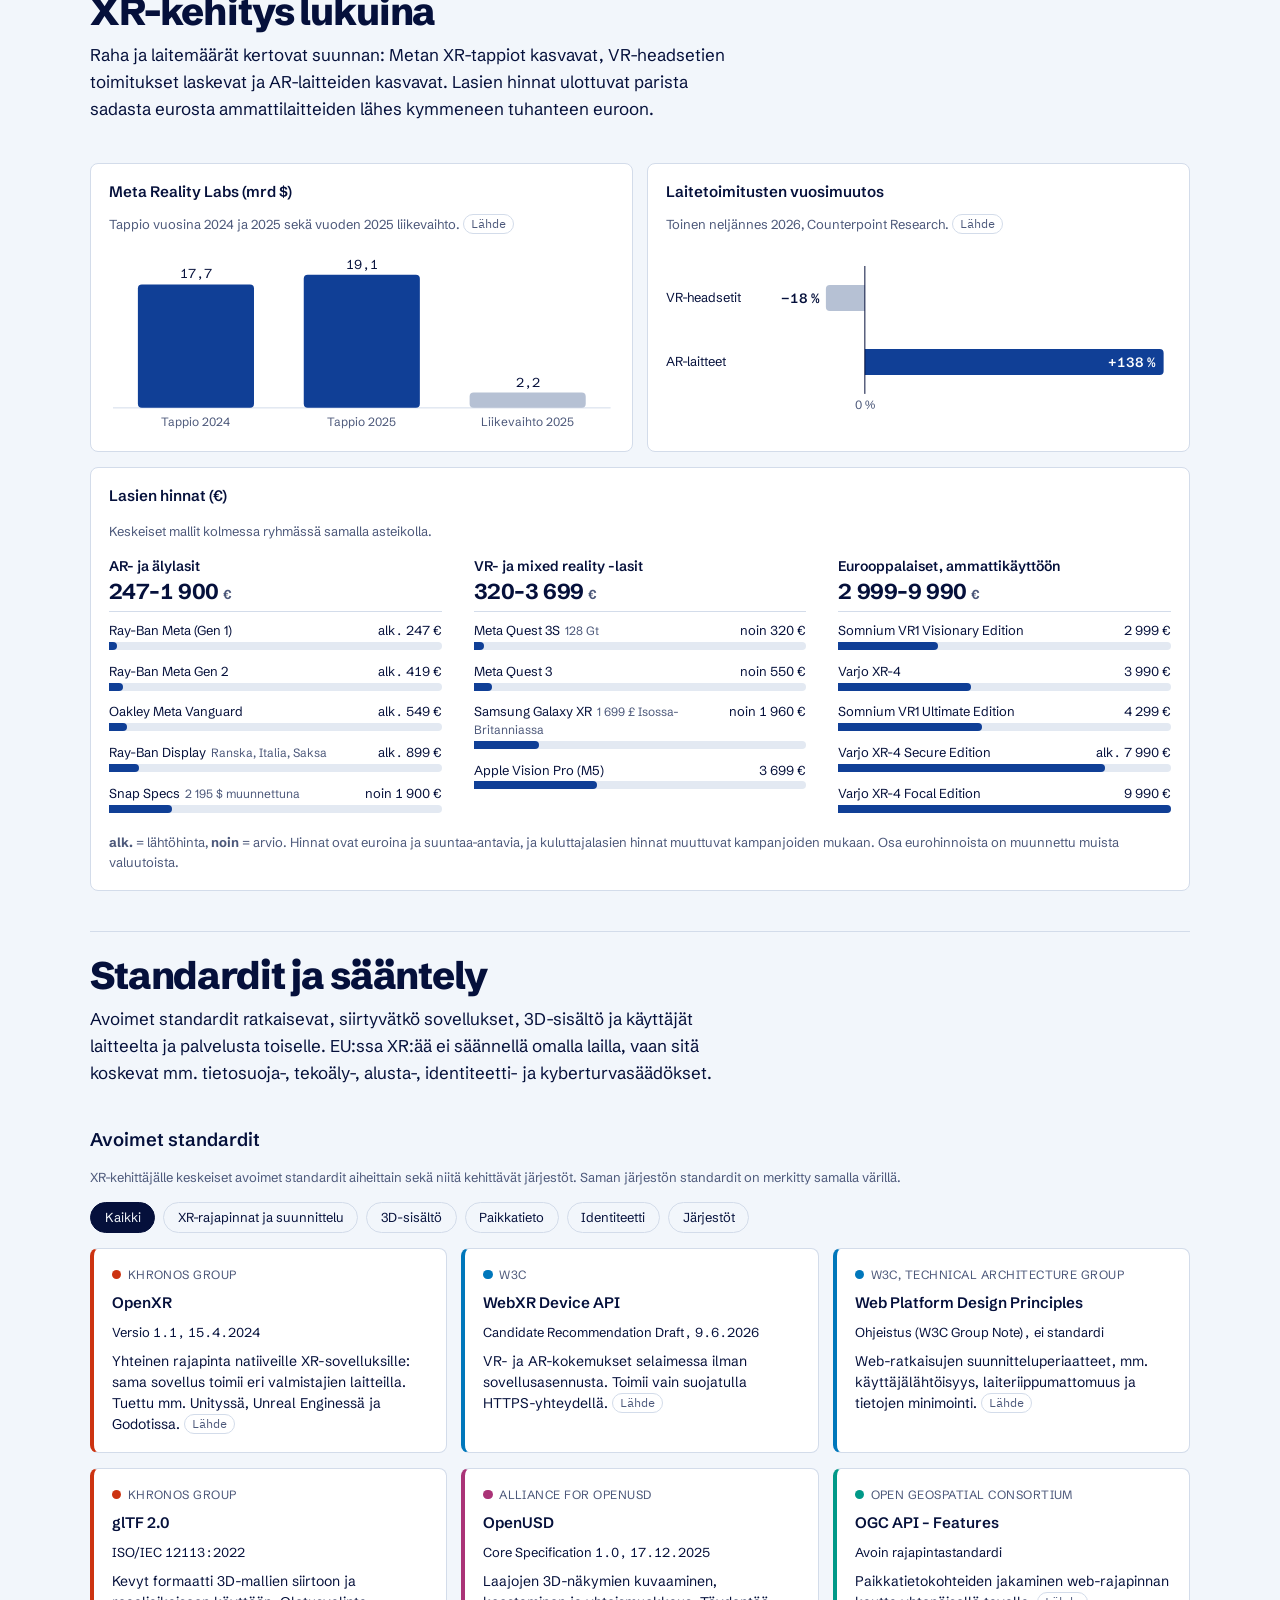
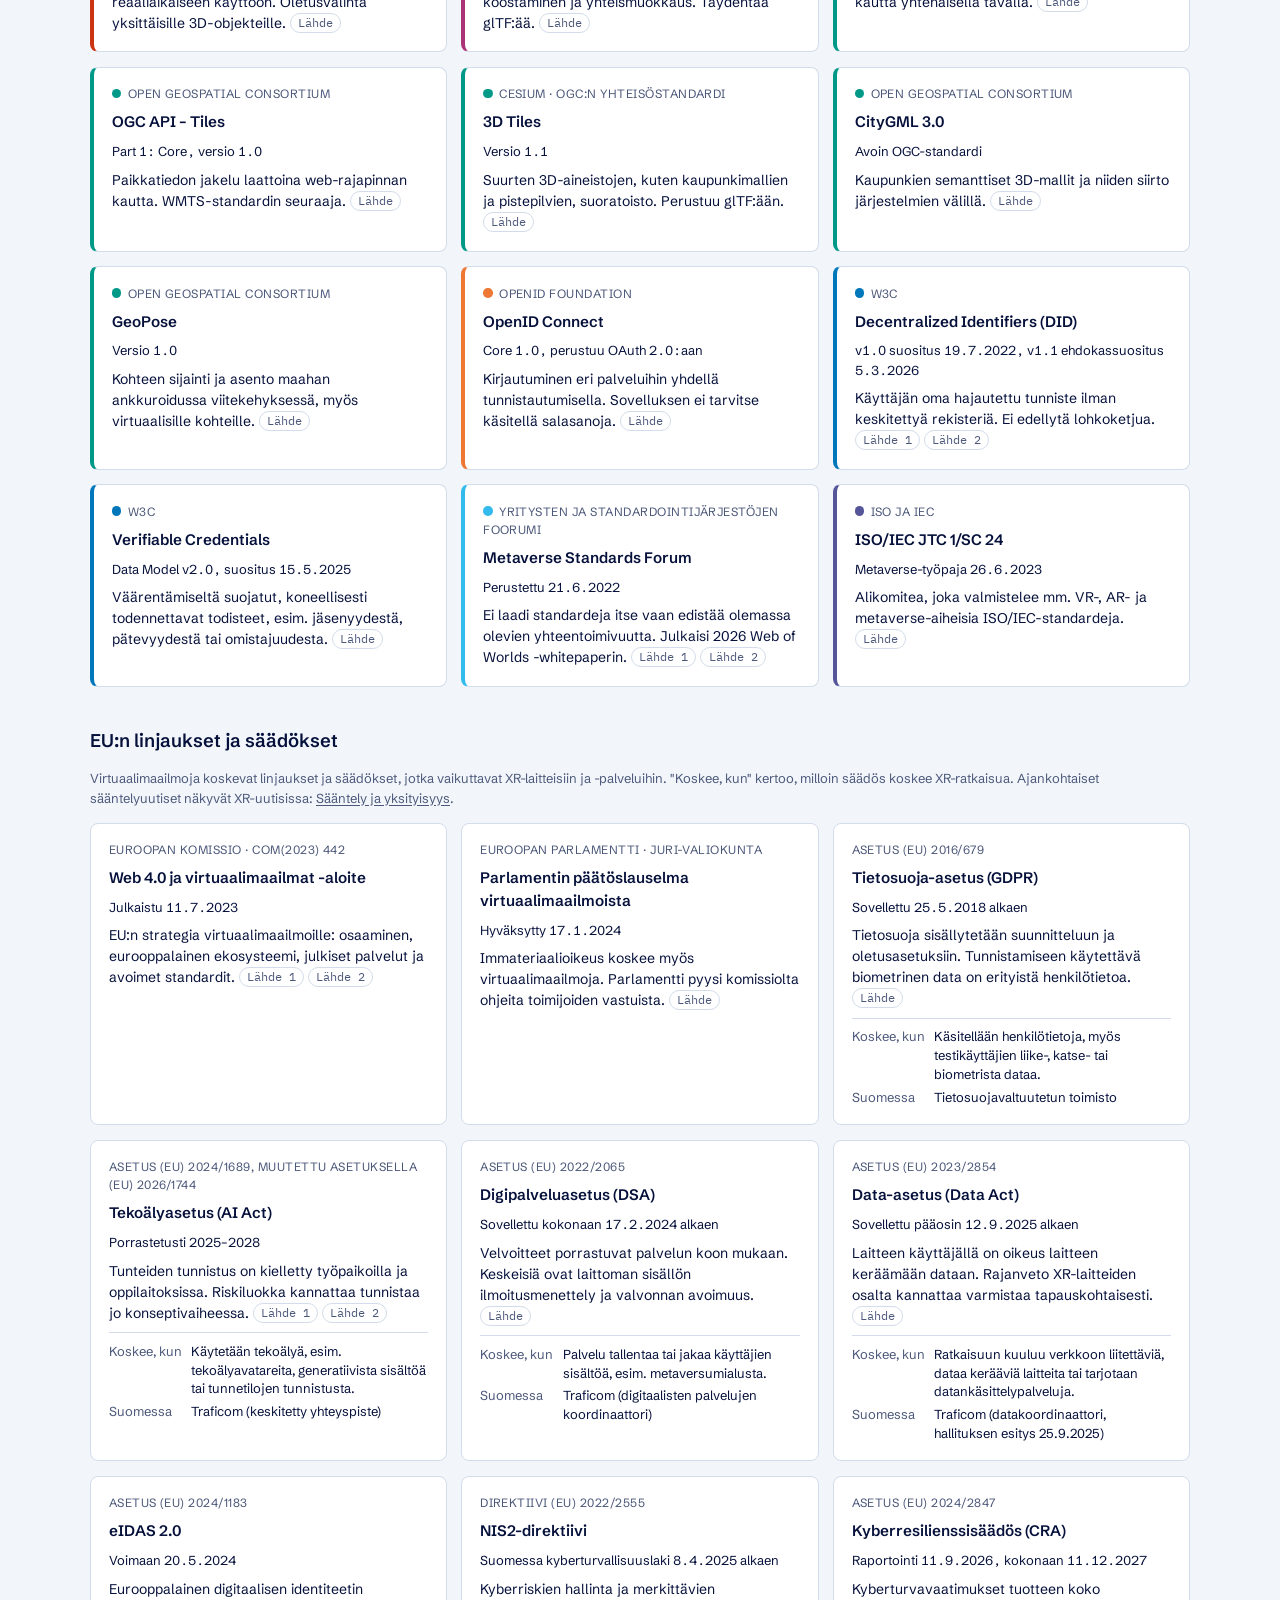
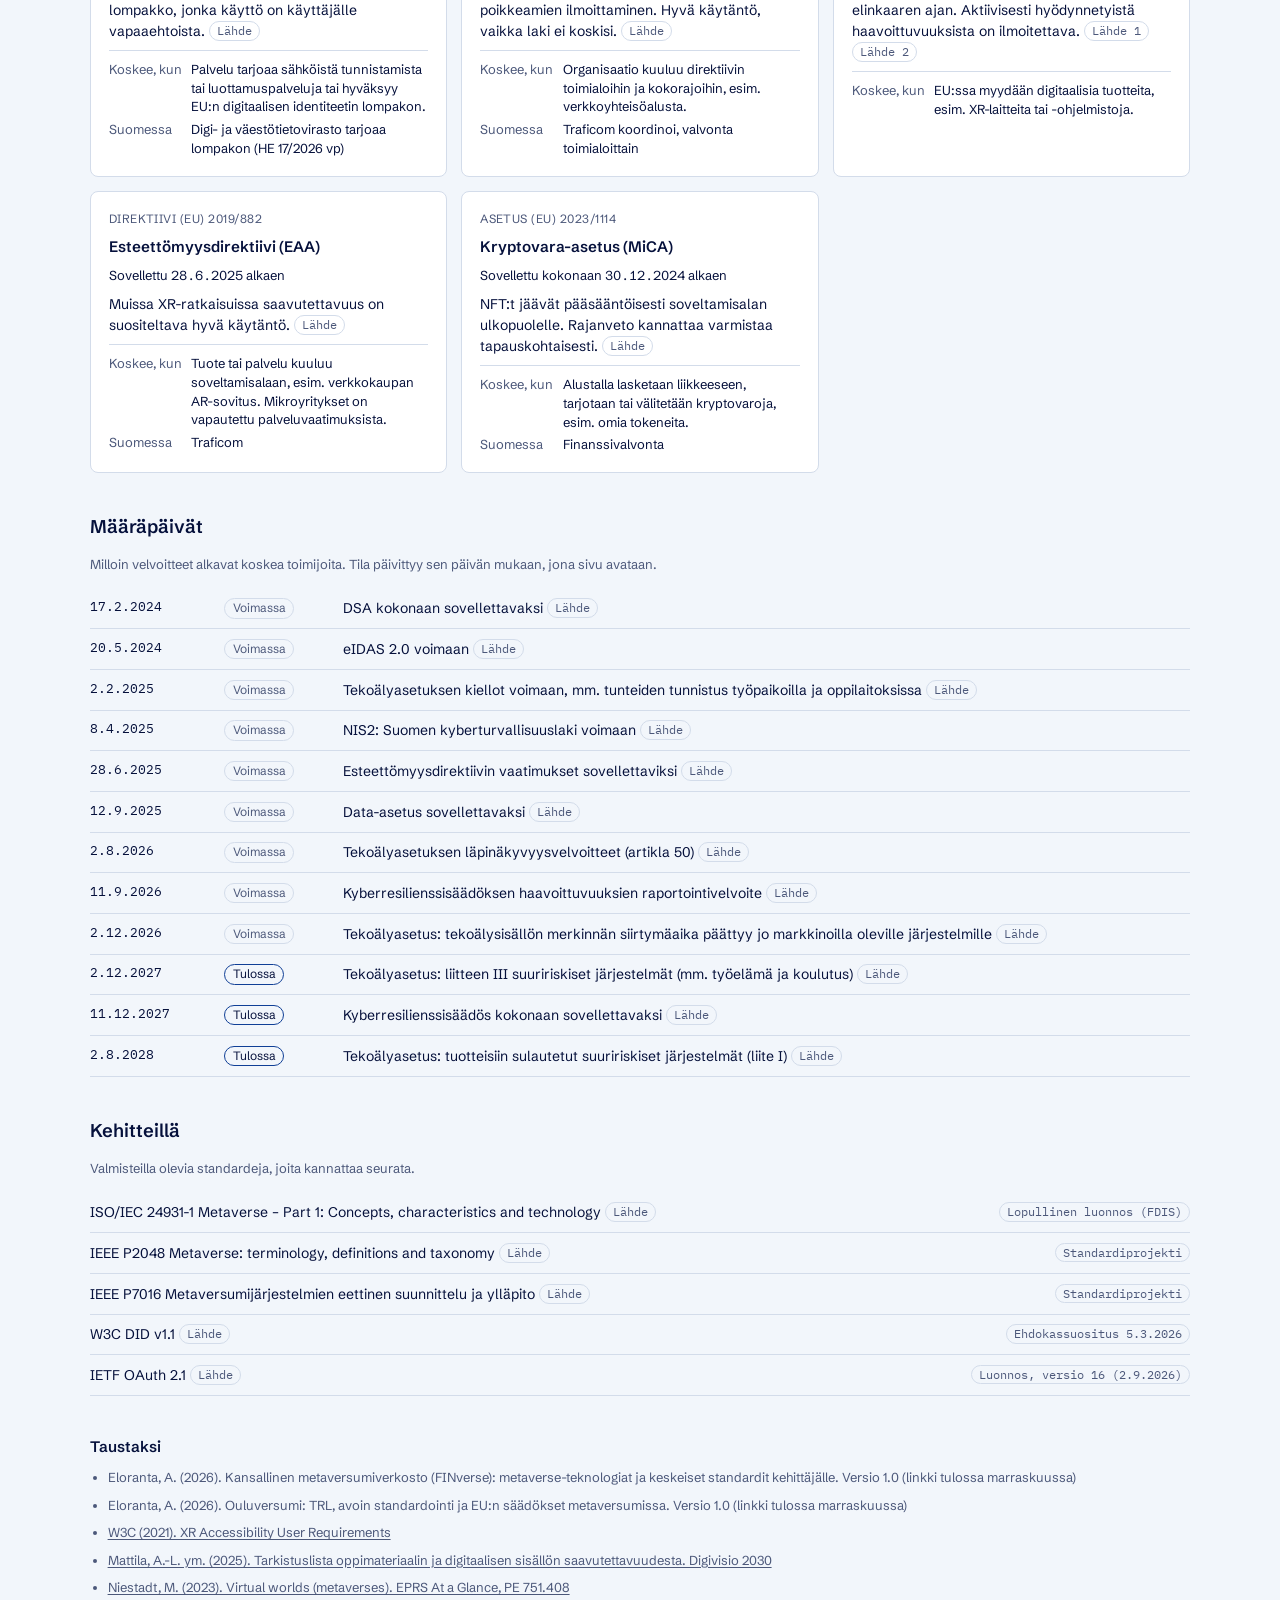
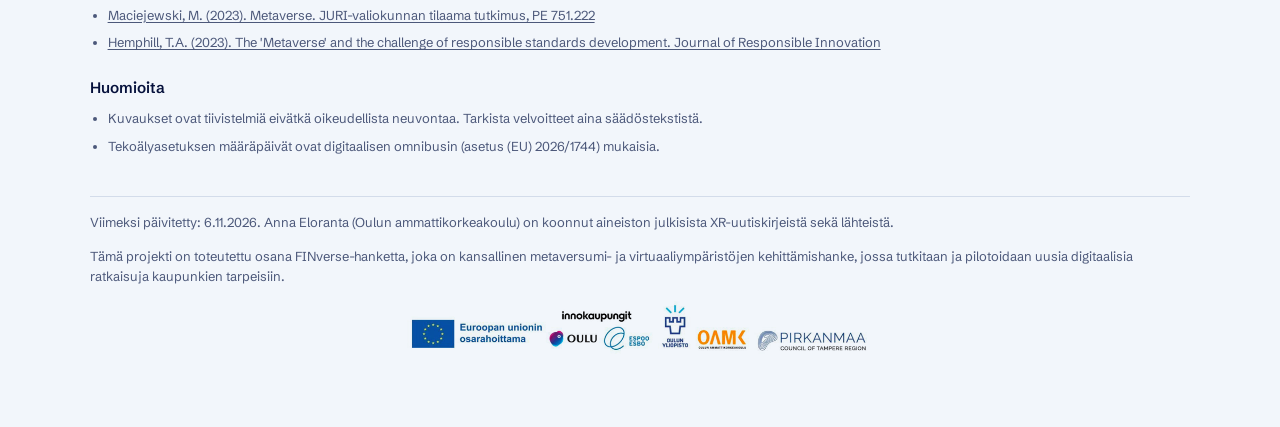
==== commit 207fa36a: "Päivitä aikaleima 2026-11-06" ====
--- a/index.html
+++ b/index.html
@@ -550,7 +550,7 @@
 </main>
 
 <script type="application/json" id="xr-data">{
-"updated": "2026-11-05",
+"updated": "2026-11-06",
 "events": [
   {"id": "e26", "date": "2026-01-07", "theme": "laitteet", "europe": true, "title": "Metan Ray-Ban Display -lasien kansainvälinen lanseeraus keskeytettiin", "title_en": "International launch of Meta's Ray-Ban Display glasses paused", "detail": "Meta keskeytti lanseerauksen Isossa-Britanniassa, Ranskassa, Italiassa ja Kanadassa suuren kysynnän ja rajallisten varastojen vuoksi.", "detail_en": "Meta paused the launch in the UK, France, Italy and Canada due to high demand and limited stock.", "src": "s19"},
   {"id": "e02", "date": "2026-01", "theme": "laitteet", "europe": false, "title": "CES 2026: kevyitä AR- ja tekoälylaseja", "title_en": "CES 2026: lightweight AR and AI glasses", "detail": "Avegant ja Vuzix esittelivät kevyen binokulaarisen AR-referenssimallin. Rokidin näytötön AI-lasimalli painaa 38,5 g.", "detail_en": "Avegant and Vuzix showed a lightweight binocular AR reference design. Rokid's display-free AI glasses weigh 38.5 g.", "src": "s01"},
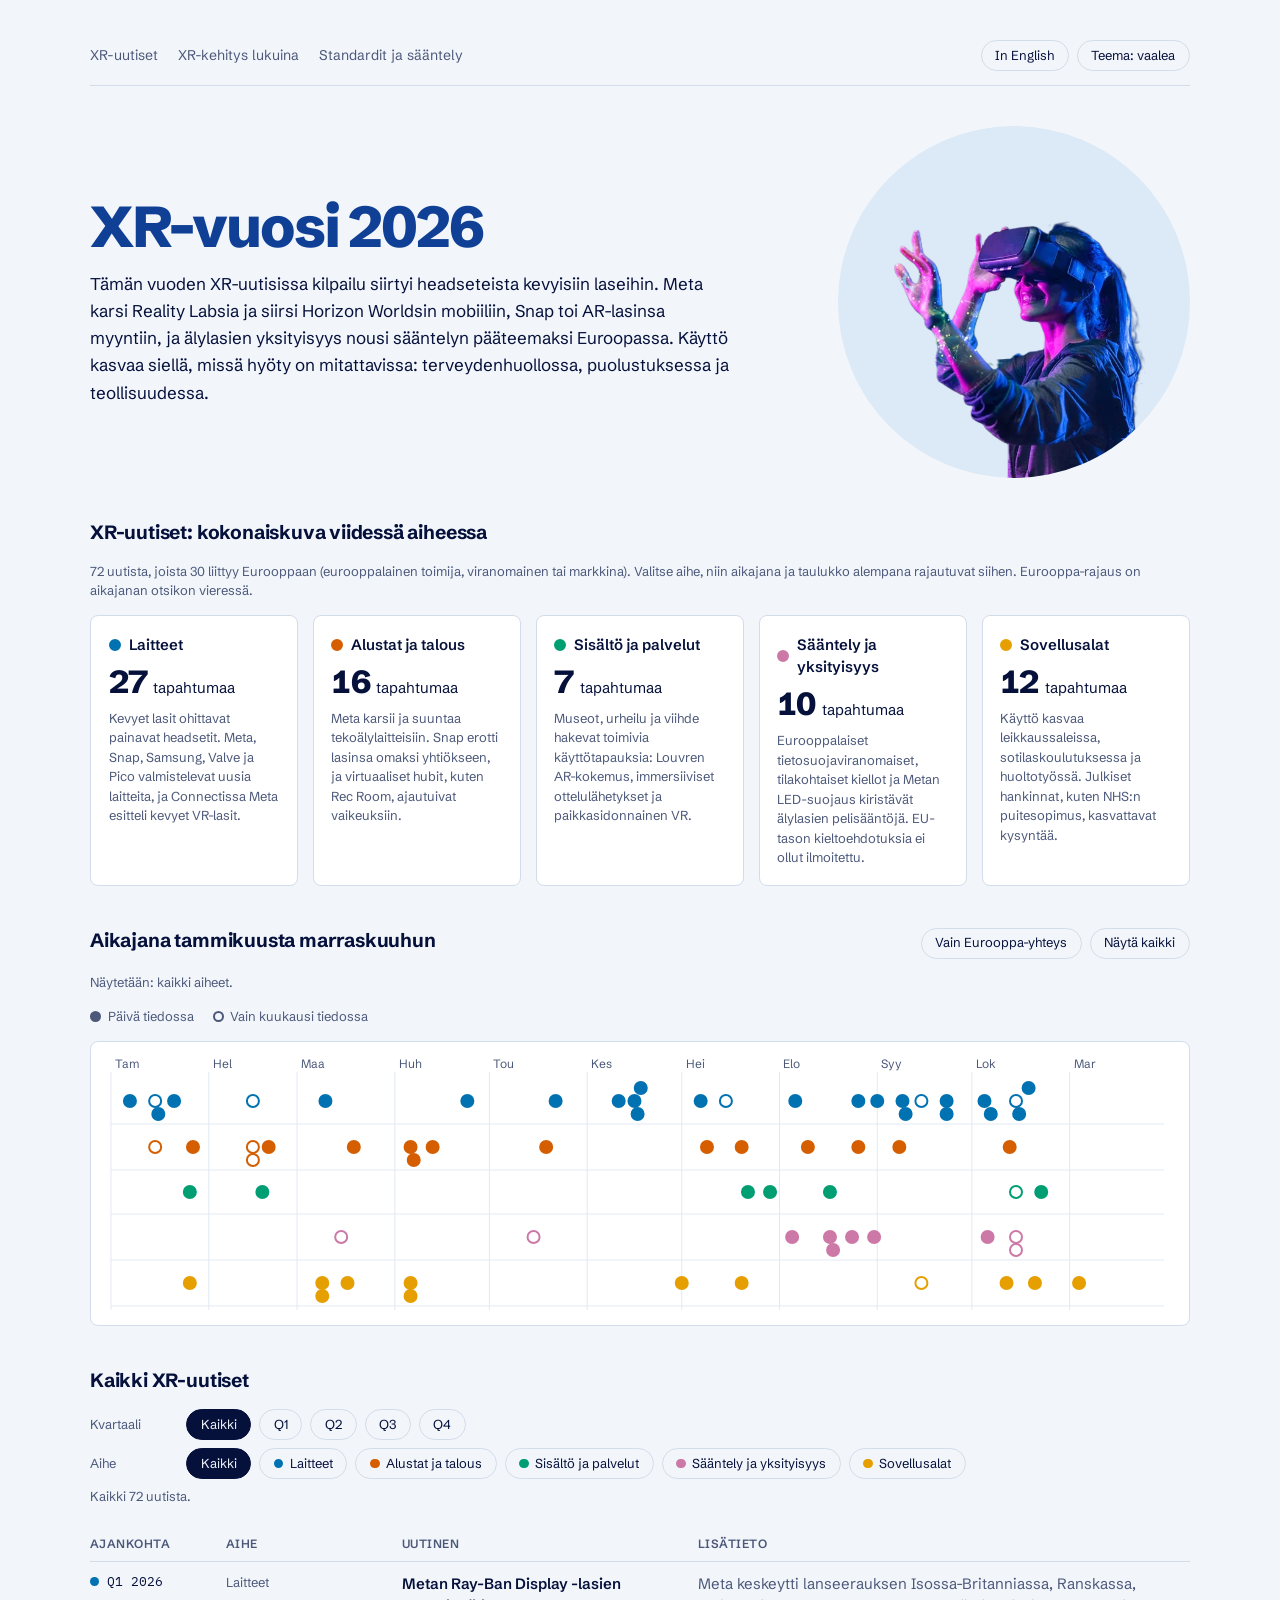
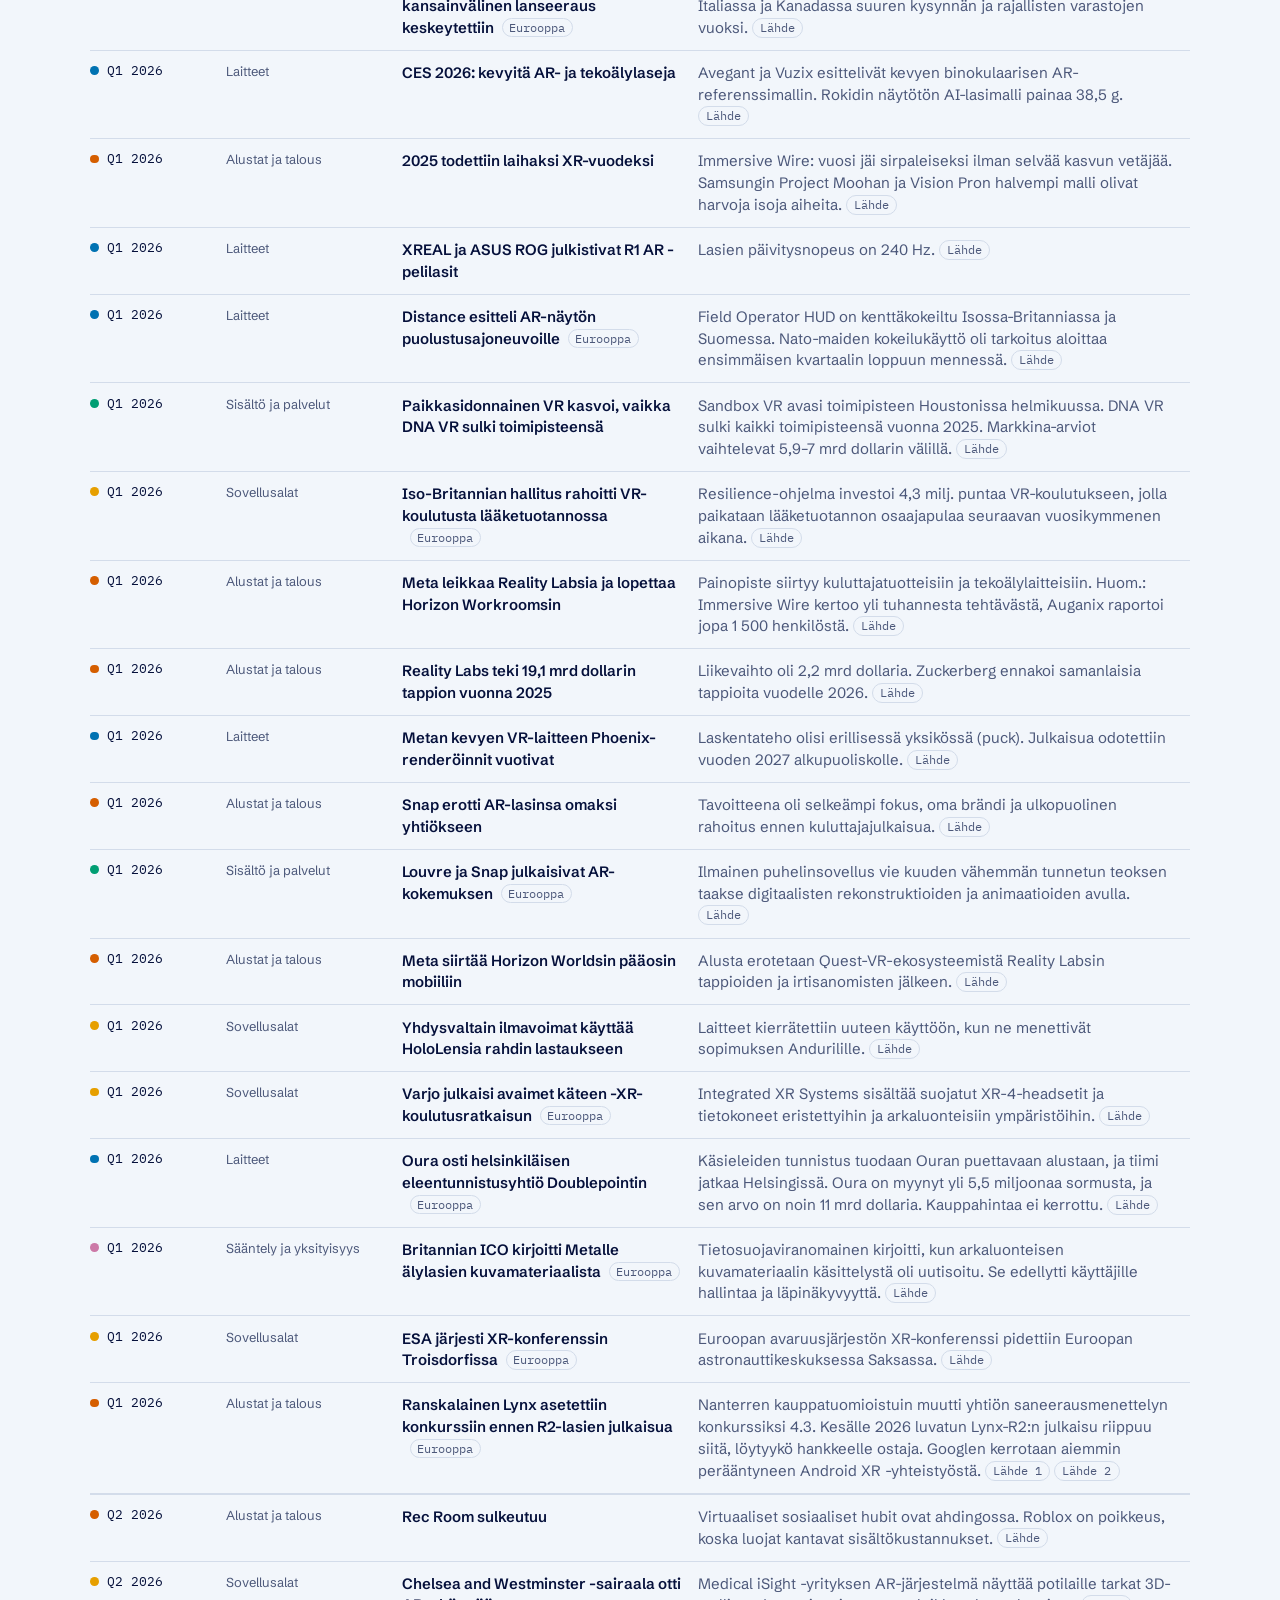
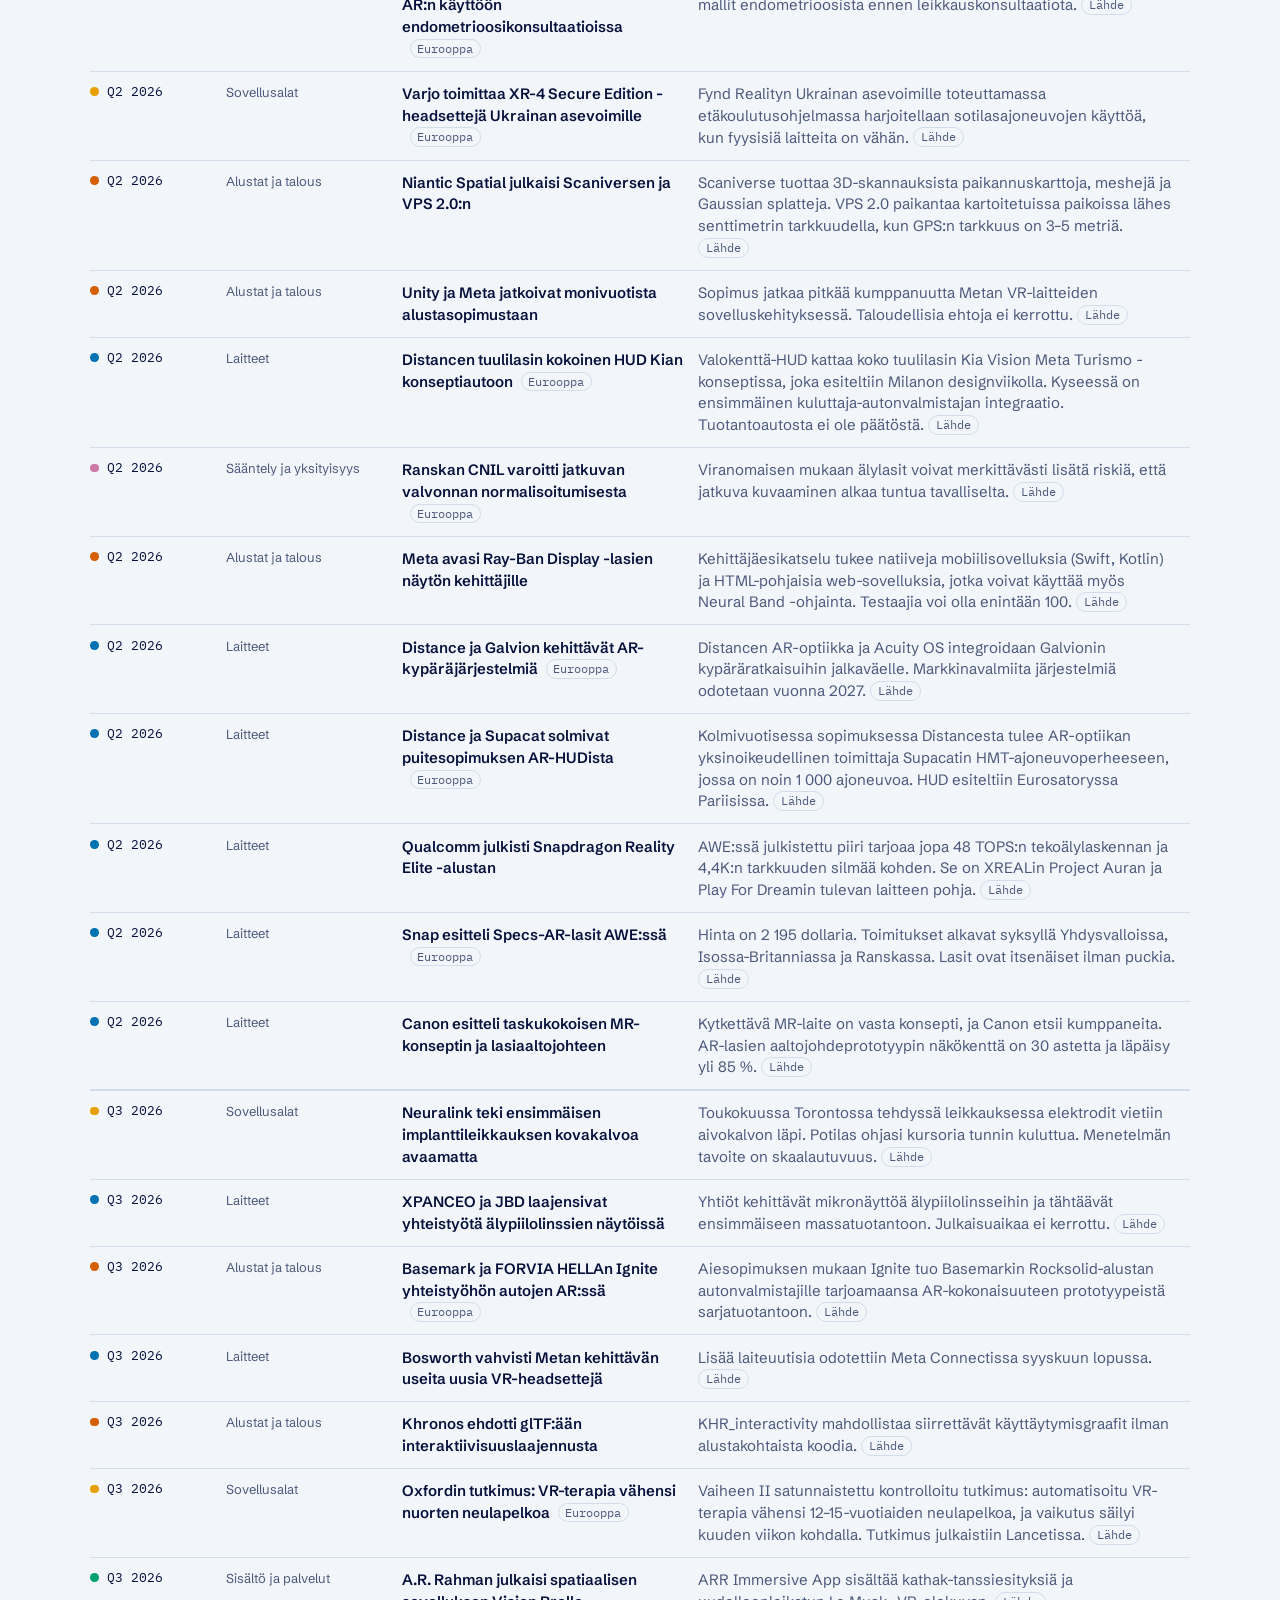
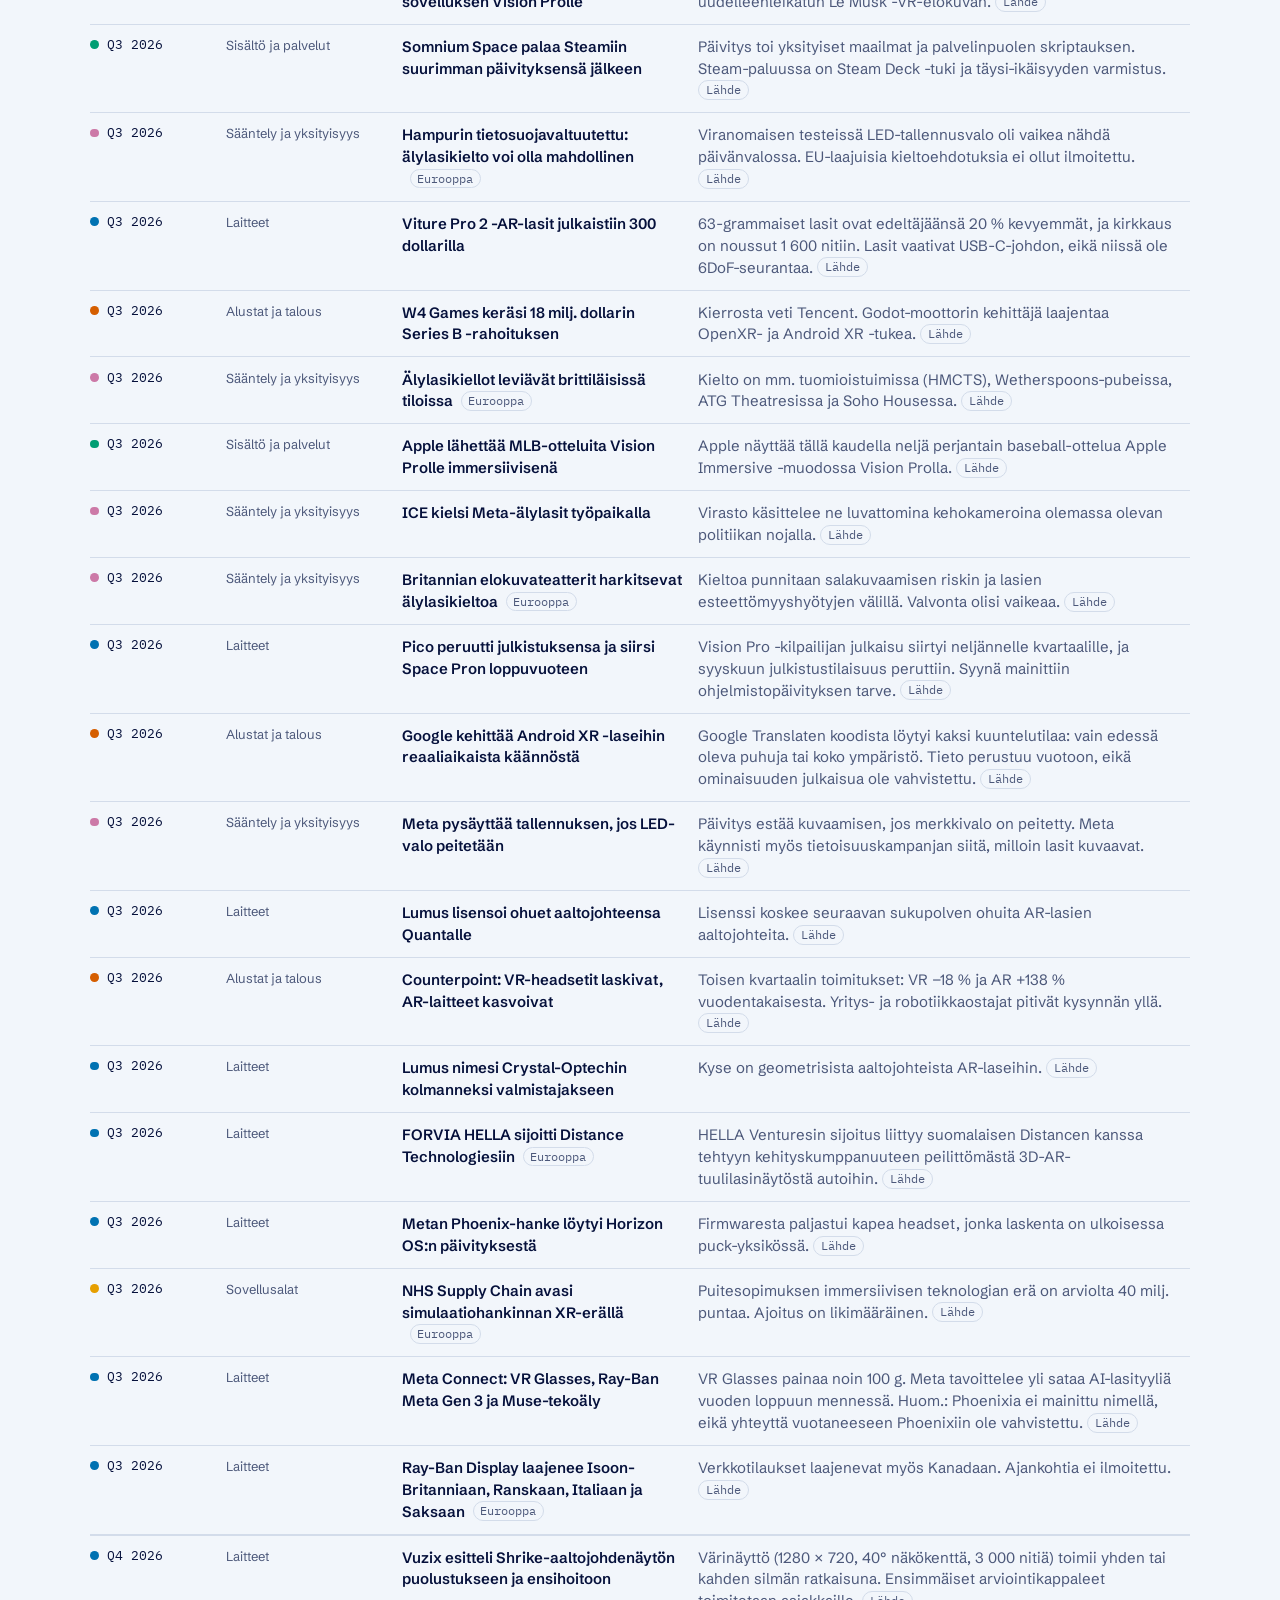
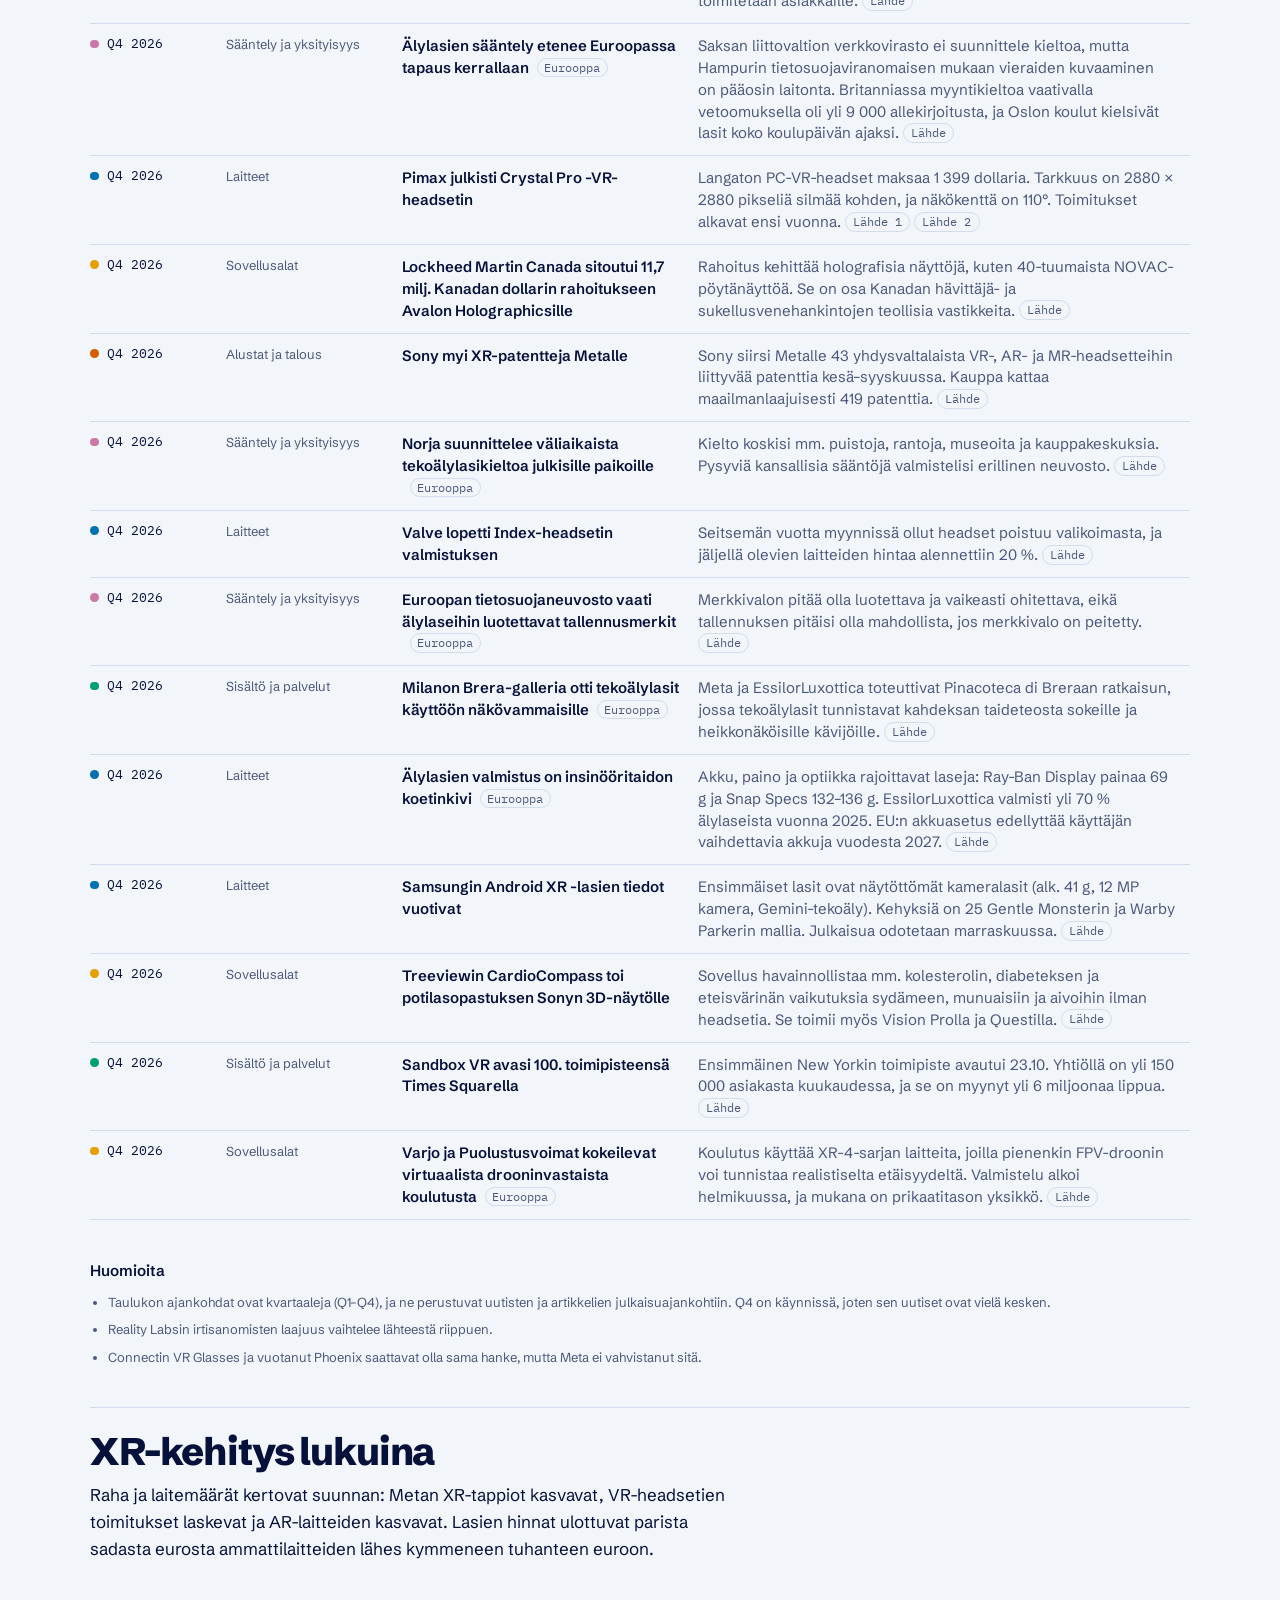
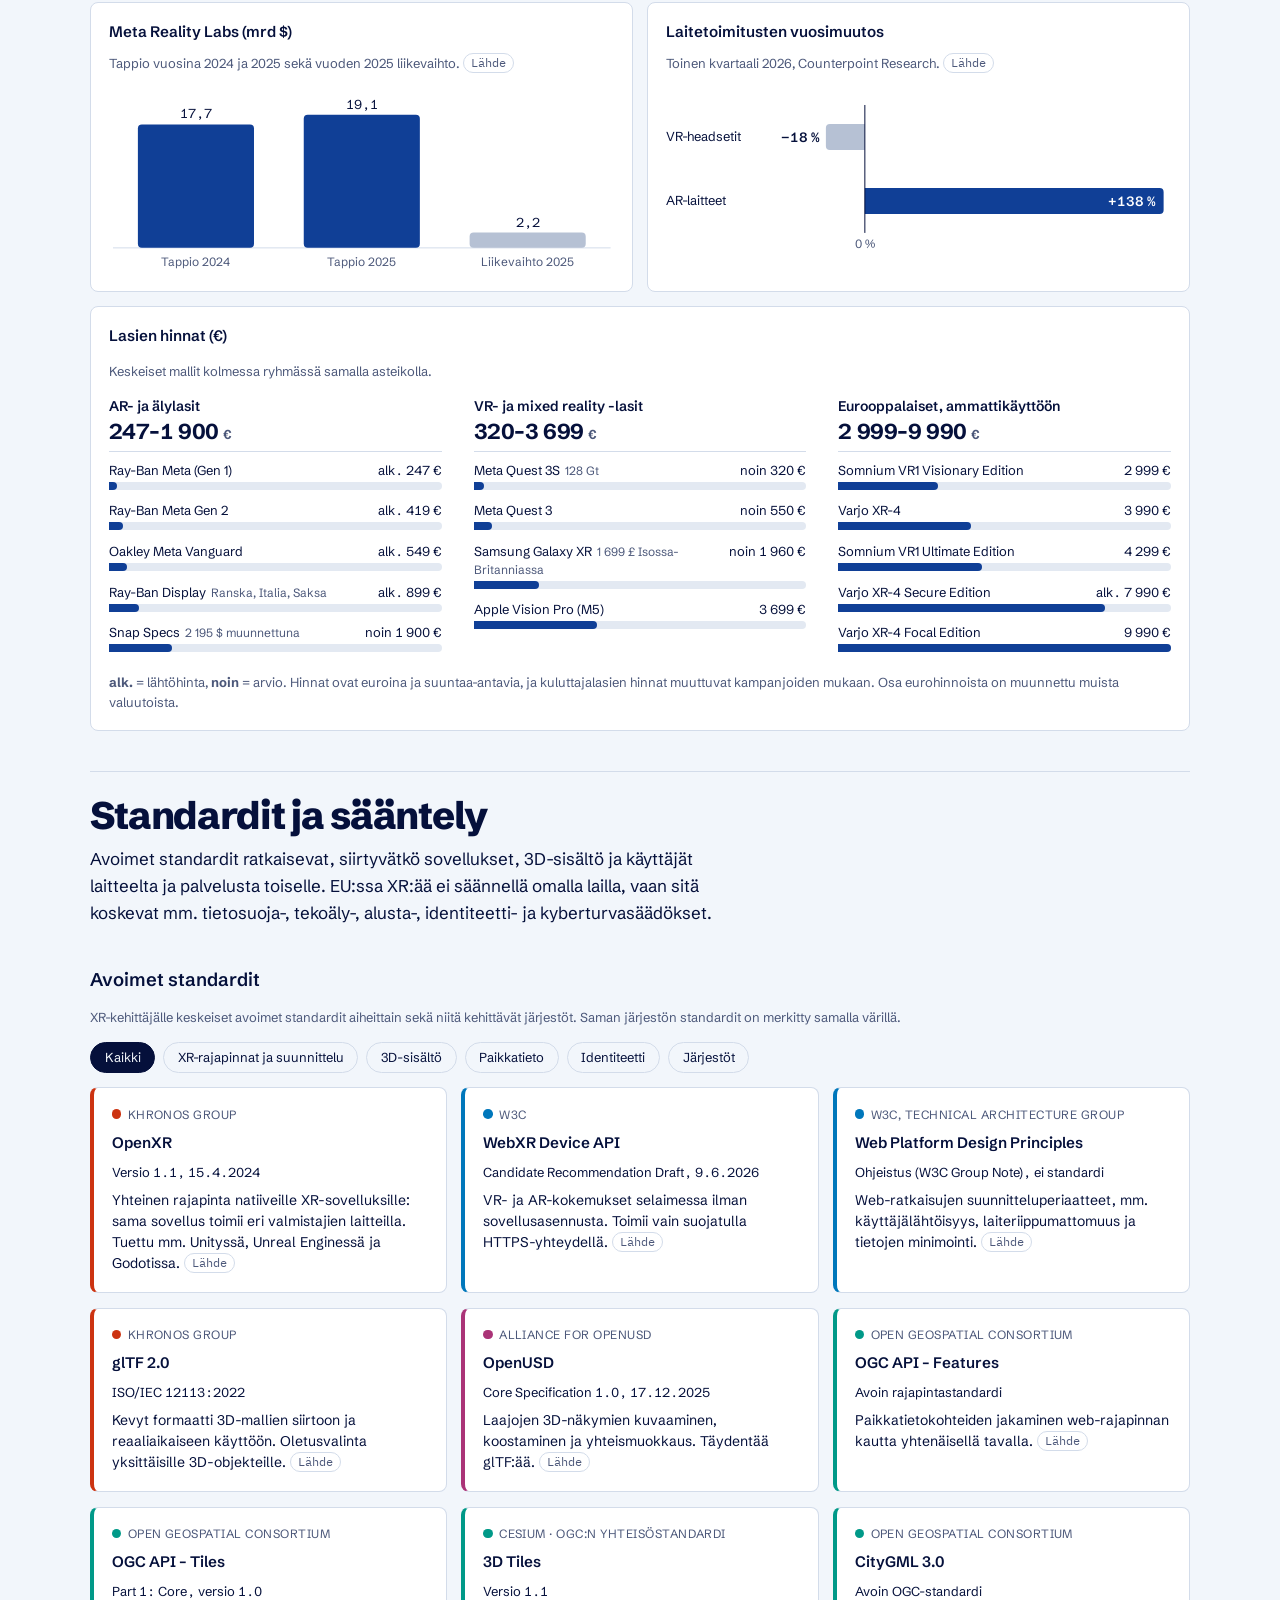
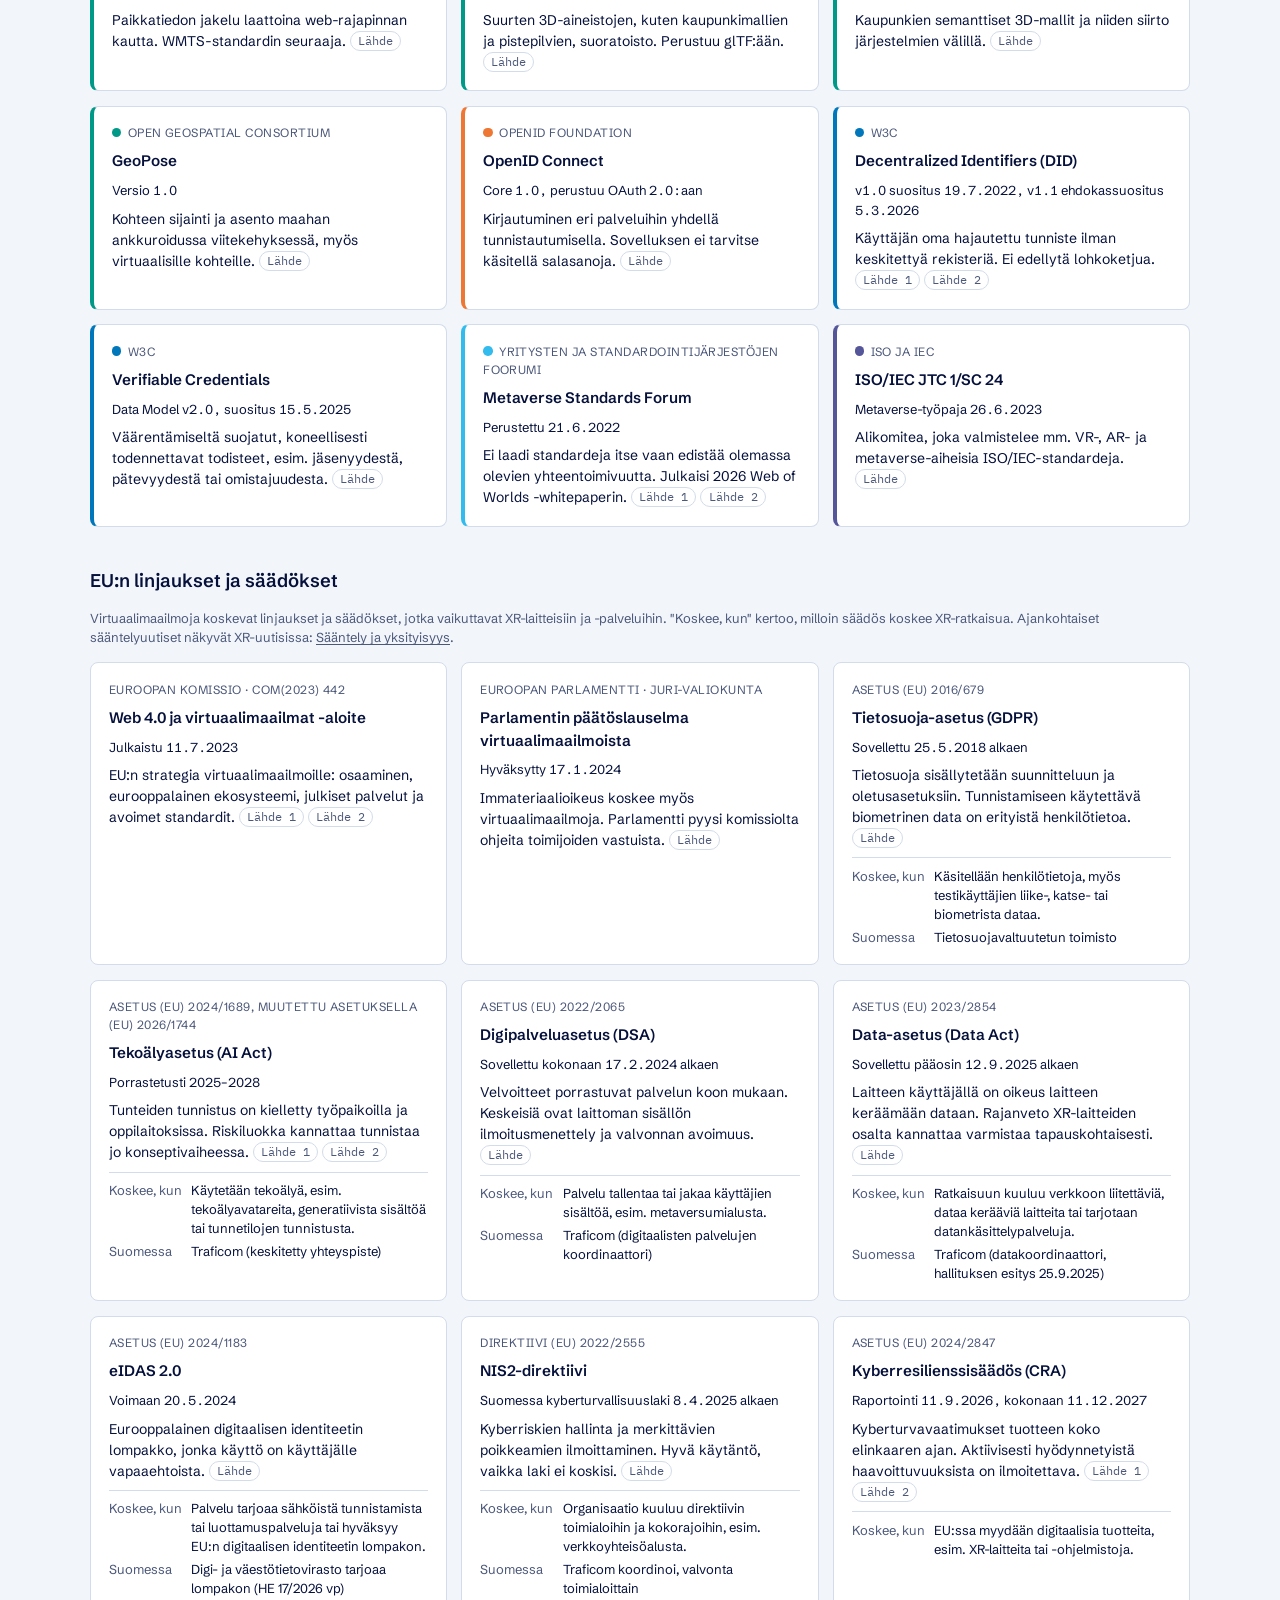
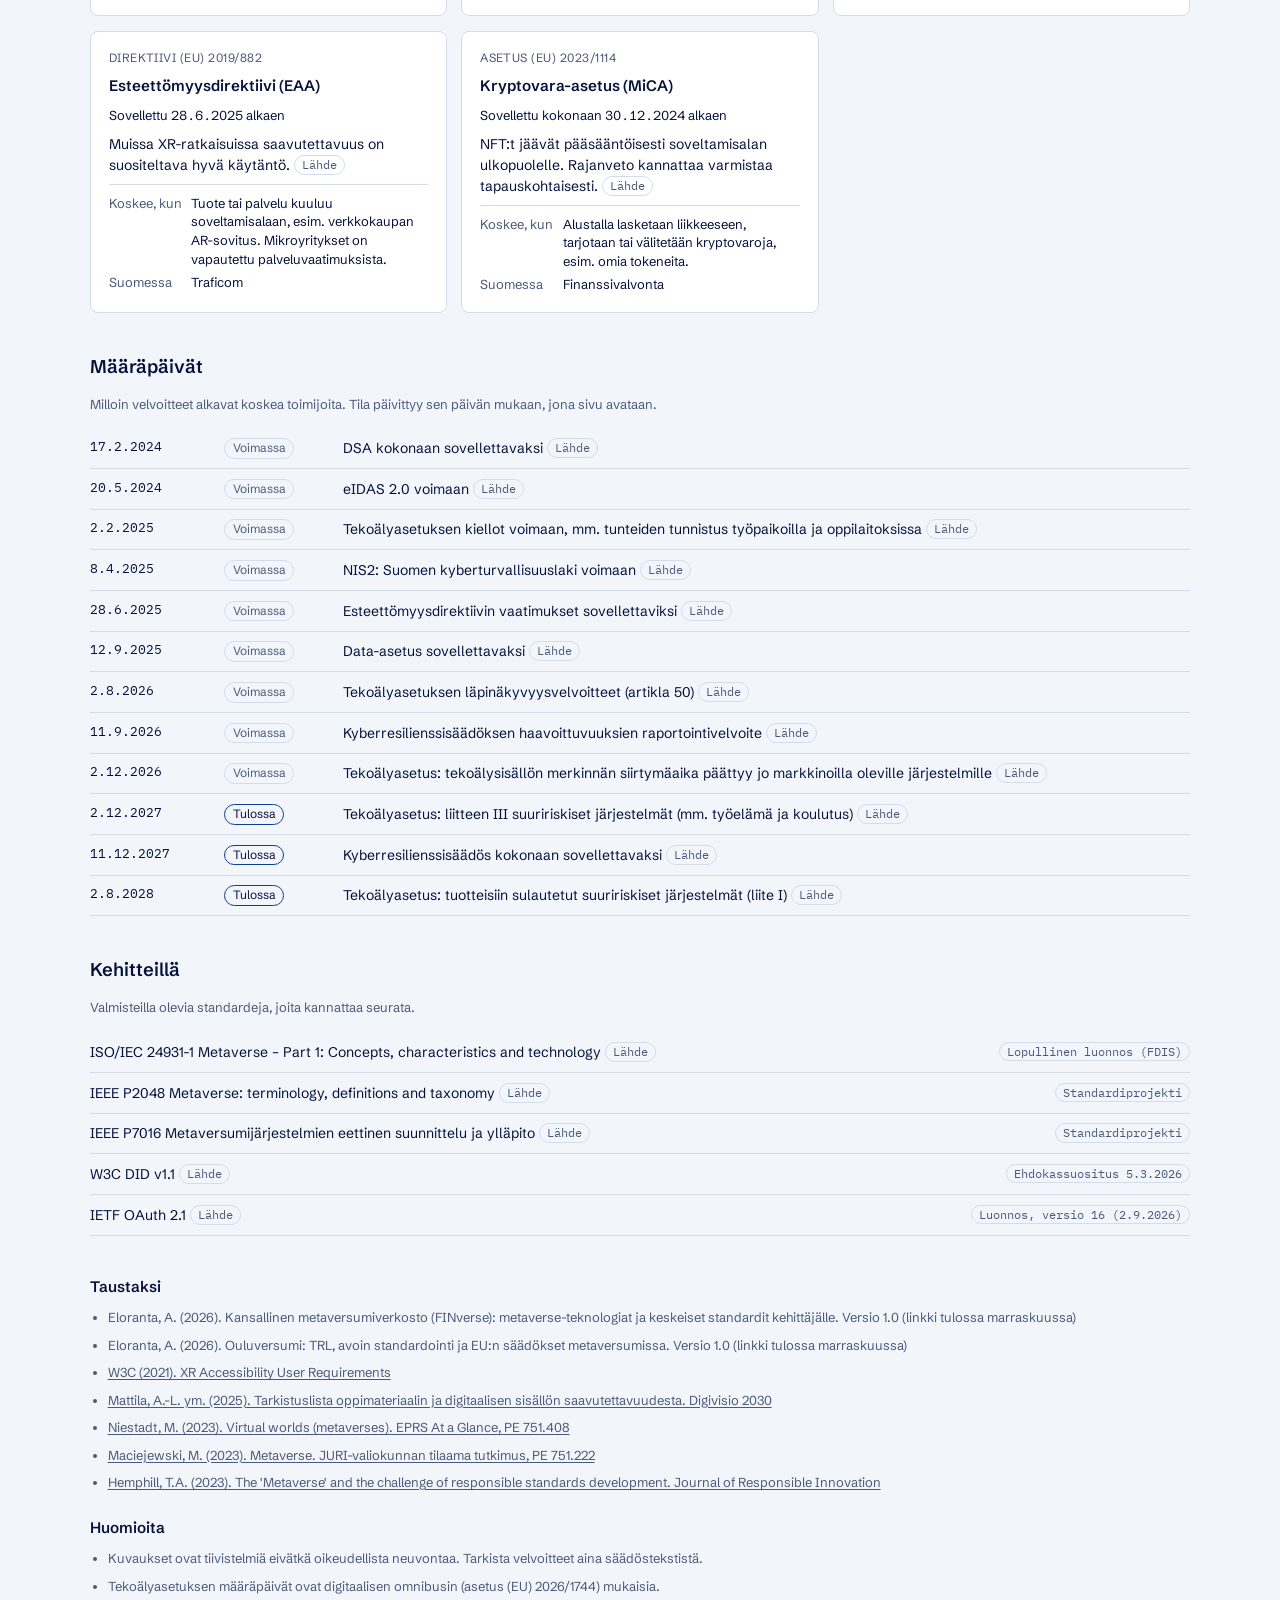
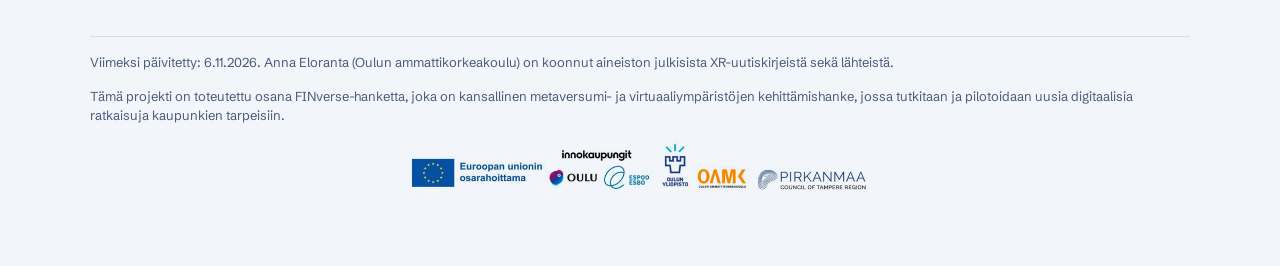
==== commit a71a4095: "Lisää 16 uutista (maalis–marraskuu) ja vaihda neljännes kvartaaliksi Co-Authored-By: Claude Opus 5.5" ====
--- a/index.html
+++ b/index.html
@@ -55,7 +55,7 @@
 .xr-btn:hover { border-color: var(--muted); }
 .xr-btn[aria-pressed="true"] { background: var(--fg); color: var(--bg); border-color: var(--fg); }
 .xr-filterline.on { color: var(--fg); font-weight: 600; }
-/* Kaikki XR-uutiset -taulukon suodatinpalkki: neljännekset ja aiheet */
+/* Kaikki XR-uutiset -taulukon suodatinpalkki: kvartaalit ja aiheet */
 .xr-tfilter { display: flex; flex-direction: column; gap: 0.5rem; margin-bottom: 0.9rem; }
 .xr-tfilter-row { display: flex; flex-wrap: wrap; align-items: center; gap: 0.5rem; }
 .xr-tfilter-label { color: var(--muted); font-size: 0.8125rem; min-width: 5.5rem; }
@@ -436,7 +436,7 @@
   <section class="xr-sec" aria-labelledby="xr-h-events">
     <h2 id="xr-h-events"><span data-l="fi">Kaikki XR-uutiset</span><span data-l="en">All XR news</span></h2>
     <div class="xr-tfilter">
-      <div class="xr-tfilter-row" role="group" aria-labelledby="xr-qf-label"><span class="xr-tfilter-label" id="xr-qf-label"><span data-l="fi">Neljännes</span><span data-l="en">Quarter</span></span><span class="xr-controls" id="xr-qf"></span></div>
+      <div class="xr-tfilter-row" role="group" aria-labelledby="xr-qf-label"><span class="xr-tfilter-label" id="xr-qf-label"><span data-l="fi">Kvartaali</span><span data-l="en">Quarter</span></span><span class="xr-controls" id="xr-qf"></span></div>
       <div class="xr-tfilter-row" role="group" aria-labelledby="xr-tf-label"><span class="xr-tfilter-label" id="xr-tf-label"><span data-l="fi">Aihe</span><span data-l="en">Topic</span></span><span class="xr-controls" id="xr-tf"></span></div>
       <p class="xr-note" id="xr-tcount" aria-live="polite"></p>
     </div>
@@ -453,7 +453,7 @@
     <div>
       <h3 id="xr-h-notes"><span data-l="fi">Huomioita</span><span data-l="en">Notes</span></h3>
       <ul>
-        <li><span data-l="fi">Taulukon ajankohdat ovat neljänneksiä (Q1–Q4), ja ne perustuvat uutisten ja artikkelien julkaisuajankohtiin.</span><span data-l="en">Dates in the table are quarters (Q1–Q4), based on when the news and articles were published.</span><span id="xr-qnote"></span></li>
+        <li><span data-l="fi">Taulukon ajankohdat ovat kvartaaleja (Q1–Q4), ja ne perustuvat uutisten ja artikkelien julkaisuajankohtiin.</span><span data-l="en">Dates in the table are quarters (Q1–Q4), based on when the news and articles were published.</span><span id="xr-qnote"></span></li>
         <li><span data-l="fi">Reality Labsin irtisanomisten laajuus vaihtelee lähteestä riippuen.</span><span data-l="en">The scale of the Reality Labs layoffs varies by source.</span></li>
         <li><span data-l="fi">Connectin VR Glasses ja vuotanut Phoenix saattavat olla sama hanke, mutta Meta ei vahvistanut sitä.</span><span data-l="en">The VR Glasses shown at Connect and the leaked Phoenix may be the same project, but Meta did not confirm it.</span></li>
       </ul>
@@ -477,7 +477,7 @@
       </div>
       <div class="xr-card">
         <h3><span data-l="fi">Laitetoimitusten vuosimuutos</span><span data-l="en">Year-on-year change in shipments</span></h3>
-        <p class="xr-note" data-src="s21"><span data-l="fi">Toinen neljännes 2026, Counterpoint Research.</span><span data-l="en">Q2 2026, Counterpoint Research.</span></p>
+        <p class="xr-note" data-src="s21"><span data-l="fi">Toinen kvartaali 2026, Counterpoint Research.</span><span data-l="en">Q2 2026, Counterpoint Research.</span></p>
         <div class="xr-chart" id="xr-chart-market"></div>
       </div>
       <div class="xr-card xr-card-wide">
@@ -556,7 +556,7 @@
   {"id": "e02", "date": "2026-01", "theme": "laitteet", "europe": false, "title": "CES 2026: kevyitä AR- ja tekoälylaseja", "title_en": "CES 2026: lightweight AR and AI glasses", "detail": "Avegant ja Vuzix esittelivät kevyen binokulaarisen AR-referenssimallin. Rokidin näytötön AI-lasimalli painaa 38,5 g.", "detail_en": "Avegant and Vuzix showed a lightweight binocular AR reference design. Rokid's display-free AI glasses weigh 38.5 g.", "src": "s01"},
   {"id": "e01", "date": "2026-01", "theme": "alustat", "europe": false, "title": "2025 todettiin laihaksi XR-vuodeksi", "title_en": "2025 judged a lean year for XR", "detail": "Immersive Wire: vuosi jäi sirpaleiseksi ilman selvää kasvun vetäjää. Samsungin Project Moohan ja Vision Pron halvempi malli olivat harvoja isoja aiheita.", "detail_en": "Immersive Wire: the year was fragmented with no clear growth driver. Samsung's Project Moohan and a cheaper Vision Pro were among the few big stories.", "src": "s02"},
   {"id": "e03", "date": "2026-01-16", "theme": "laitteet", "europe": false, "title": "XREAL ja ASUS ROG julkistivat R1 AR -pelilasit", "title_en": "XREAL and ASUS ROG announced R1 AR gaming glasses", "detail": "Lasien päivitysnopeus on 240 Hz.", "detail_en": "The glasses have a 240 Hz refresh rate.", "src": "s15"},
-  {"id": "e04", "date": "2026-01-21", "theme": "laitteet", "europe": true, "title": "Distance esitteli AR-näytön puolustusajoneuvoille", "title_en": "Distance unveiled an AR display for defence vehicles", "detail": "Field Operator HUD on kenttäkokeiltu Isossa-Britanniassa ja Suomessa. Nato-maiden kokeilukäyttö oli tarkoitus aloittaa ensimmäisen neljänneksen loppuun mennessä.", "detail_en": "The Field Operator HUD has been field-tested in the UK and Finland. Trials in NATO countries were due to start by the end of Q1.", "src": "s16"},
+  {"id": "e04", "date": "2026-01-21", "theme": "laitteet", "europe": true, "title": "Distance esitteli AR-näytön puolustusajoneuvoille", "title_en": "Distance unveiled an AR display for defence vehicles", "detail": "Field Operator HUD on kenttäkokeiltu Isossa-Britanniassa ja Suomessa. Nato-maiden kokeilukäyttö oli tarkoitus aloittaa ensimmäisen kvartaalin loppuun mennessä.", "detail_en": "The Field Operator HUD has been field-tested in the UK and Finland. Trials in NATO countries were due to start by the end of Q1.", "src": "s16"},
   {"id": "e27", "date": "2026-01-26", "theme": "sisalto", "europe": false, "title": "Paikkasidonnainen VR kasvoi, vaikka DNA VR sulki toimipisteensä", "title_en": "Location-based VR grew despite DNA VR closing its venues", "detail": "Sandbox VR avasi toimipisteen Houstonissa helmikuussa. DNA VR sulki kaikki toimipisteensä vuonna 2025. Markkina-arviot vaihtelevat 5,9–7 mrd dollarin välillä.", "detail_en": "Sandbox VR opened a venue in Houston in February. DNA VR closed all of its venues in 2025. Market estimates range from $5.9 to $7 billion.", "src": "s04"},
   {"id": "e28", "date": "2026-01-26", "theme": "ala", "europe": true, "title": "Iso-Britannian hallitus rahoitti VR-koulutusta lääketuotannossa", "title_en": "UK government funded VR training in medicines manufacturing", "detail": "Resilience-ohjelma investoi 4,3 milj. puntaa VR-koulutukseen, jolla paikataan lääketuotannon osaajapulaa seuraavan vuosikymmenen aikana.", "detail_en": "The Resilience programme invested £4.3 million in VR training to close the skills gap in medicines manufacturing over the next decade.", "src": "s04"},
   {"id": "e05", "date": "2026-01-27", "theme": "alustat", "europe": false, "title": "Meta leikkaa Reality Labsia ja lopettaa Horizon Workroomsin", "title_en": "Meta cuts Reality Labs and shuts down Horizon Workrooms", "detail": "Painopiste siirtyy kuluttajatuotteisiin ja tekoälylaitteisiin. Huom.: Immersive Wire kertoo yli tuhannesta tehtävästä, Auganix raportoi jopa 1 500 henkilöstä.", "detail_en": "Focus shifts to consumer products and AI devices. Note: Immersive Wire reports over a thousand roles, Auganix up to 1,500 people.", "src": "s03"},
@@ -585,10 +585,10 @@
   {"id": "e39", "date": "2026-08-17", "theme": "sisalto", "europe": false, "title": "Apple lähettää MLB-otteluita Vision Prolle immersiivisenä", "title_en": "Apple streams MLB games to Vision Pro in immersive format", "detail": "Apple näyttää tällä kaudella neljä perjantain baseball-ottelua Apple Immersive -muodossa Vision Prolla.", "detail_en": "This season Apple shows four Friday baseball games in Apple Immersive format on Vision Pro.", "src": "s13"},
   {"id": "e32", "date": "2026-08-18", "theme": "saantely", "europe": false, "title": "ICE kielsi Meta-älylasit työpaikalla", "title_en": "ICE banned Meta smart glasses at work", "detail": "Virasto käsittelee ne luvattomina kehokameroina olemassa olevan politiikan nojalla.", "detail_en": "The agency treats them as unauthorised body cameras under existing policy.", "src": "s24"},
   {"id": "e30", "date": "2026-08-24", "theme": "saantely", "europe": true, "title": "Britannian elokuvateatterit harkitsevat älylasikieltoa", "title_en": "UK cinemas consider a smart glasses ban", "detail": "Kieltoa punnitaan salakuvaamisen riskin ja lasien esteettömyyshyötyjen välillä. Valvonta olisi vaikeaa.", "detail_en": "A ban is being weighed between the risk of covert filming and the accessibility benefits of the glasses. Enforcement would be difficult.", "src": "s12"},
-  {"id": "e34", "date": "2026-08-26", "theme": "laitteet", "europe": false, "title": "Pico peruutti julkistuksensa ja siirsi Space Pron loppuvuoteen", "title_en": "Pico cancelled its announcement and pushed Space Pro to late in the year", "detail": "Vision Pro -kilpailijan julkaisu siirtyi neljännelle neljännekselle, ja syyskuun julkistustilaisuus peruttiin. Syynä mainittiin ohjelmistopäivityksen tarve.", "detail_en": "The Vision Pro rival's release moved to Q4, and the September launch event was cancelled. A needed software update was cited as the reason.", "src": "s25"},
+  {"id": "e34", "date": "2026-08-26", "theme": "laitteet", "europe": false, "title": "Pico peruutti julkistuksensa ja siirsi Space Pron loppuvuoteen", "title_en": "Pico cancelled its announcement and pushed Space Pro to late in the year", "detail": "Vision Pro -kilpailijan julkaisu siirtyi neljännelle kvartaalille, ja syyskuun julkistustilaisuus peruttiin. Syynä mainittiin ohjelmistopäivityksen tarve.", "detail_en": "The Vision Pro rival's release moved to Q4, and the September launch event was cancelled. A needed software update was cited as the reason.", "src": "s25"},
   {"id": "e29", "date": "2026-08-31", "theme": "saantely", "europe": false, "title": "Meta pysäyttää tallennuksen, jos LED-valo peitetään", "title_en": "Meta stops recording if the LED light is covered", "detail": "Päivitys estää kuvaamisen, jos merkkivalo on peitetty. Meta käynnisti myös tietoisuuskampanjan siitä, milloin lasit kuvaavat.", "detail_en": "The update blocks filming if the indicator light is covered. Meta also launched an awareness campaign on when the glasses are recording.", "src": "s11"},
   {"id": "e19", "date": "2026-09-01", "theme": "laitteet", "europe": false, "title": "Lumus lisensoi ohuet aaltojohteensa Quantalle", "title_en": "Lumus licensed its thin waveguides to Quanta", "detail": "Lisenssi koskee seuraavan sukupolven ohuita AR-lasien aaltojohteita.", "detail_en": "The licence covers next-generation thin waveguides for AR glasses.", "src": "s21"},
-  {"id": "e20", "date": "2026-09-08", "theme": "alustat", "europe": false, "title": "Counterpoint: VR-headsetit laskivat, AR-laitteet kasvoivat", "title_en": "Counterpoint: VR headsets fell, AR devices grew", "detail": "Toisen neljänneksen toimitukset: VR −18 % ja AR +138 % vuodentakaisesta. Yritys- ja robotiikkaostajat pitivät kysynnän yllä.", "detail_en": "Q2 shipments: VR −18% and AR +138% year on year. Enterprise and robotics buyers kept demand up.", "src": "s21"},
+  {"id": "e20", "date": "2026-09-08", "theme": "alustat", "europe": false, "title": "Counterpoint: VR-headsetit laskivat, AR-laitteet kasvoivat", "title_en": "Counterpoint: VR headsets fell, AR devices grew", "detail": "Toisen kvartaalin toimitukset: VR −18 % ja AR +138 % vuodentakaisesta. Yritys- ja robotiikkaostajat pitivät kysynnän yllä.", "detail_en": "Q2 shipments: VR −18% and AR +138% year on year. Enterprise and robotics buyers kept demand up.", "src": "s21"},
   {"id": "e21", "date": "2026-09-09", "theme": "laitteet", "europe": false, "title": "Lumus nimesi Crystal-Optechin kolmanneksi valmistajakseen", "title_en": "Lumus named Crystal-Optech its third manufacturer", "detail": "Kyse on geometrisista aaltojohteista AR-laseihin.", "detail_en": "The deal covers geometric waveguides for AR glasses.", "src": "s21"},
   {"id": "e35", "date": "2026-09-10", "theme": "laitteet", "europe": true, "title": "FORVIA HELLA sijoitti Distance Technologiesiin", "title_en": "FORVIA HELLA invested in Distance Technologies", "detail": "HELLA Venturesin sijoitus liittyy suomalaisen Distancen kanssa tehtyyn kehityskumppanuuteen peilittömästä 3D-AR-tuulilasinäytöstä autoihin.", "detail_en": "The HELLA Ventures investment is linked to a development partnership with Finnish Distance on a mirrorless 3D AR windshield display for cars.", "src": "s26"},
   {"id": "e22", "date": "2026-09", "theme": "laitteet", "europe": false, "title": "Metan Phoenix-hanke löytyi Horizon OS:n päivityksestä", "title_en": "Meta's Phoenix project found in a Horizon OS update", "detail": "Firmwaresta paljastui kapea headset, jonka laskenta on ulkoisessa puck-yksikössä.", "detail_en": "The firmware revealed a slim headset with compute in an external puck.", "src": "s09"},
@@ -607,7 +607,23 @@
   {"id": "e56", "date": "2026-10", "theme": "sisalto", "europe": true, "title": "Milanon Brera-galleria otti tekoälylasit käyttöön näkövammaisille", "title_en": "Milan's Brera gallery introduced AI glasses for visually impaired visitors", "detail": "Meta ja EssilorLuxottica toteuttivat Pinacoteca di Breraan ratkaisun, jossa tekoälylasit tunnistavat kahdeksan taideteosta sokeille ja heikkonäköisille kävijöille.", "detail_en": "Meta and EssilorLuxottica built a solution at the Pinacoteca di Brera in which AI glasses recognise eight artworks for blind and low-vision visitors.", "src": "s40"},
   {"id": "e57", "date": "2026-10-19", "theme": "laitteet", "europe": false, "title": "Samsungin Android XR -lasien tiedot vuotivat", "title_en": "Details of Samsung's Android XR glasses leaked", "detail": "Ensimmäiset lasit ovat näytöttömät kameralasit (alk. 41 g, 12 MP kamera, Gemini-tekoäly). Kehyksiä on 25 Gentle Monsterin ja Warby Parkerin mallia. Julkaisua odotetaan marraskuussa.", "detail_en": "The first glasses are display-free camera glasses (from 41 g, 12 MP camera, Gemini AI). There are 25 frame styles from Gentle Monster and Warby Parker. Launch is expected in November.", "src": "s40"},
   {"id": "e58", "date": "2026-10-21", "theme": "ala", "europe": false, "title": "Treeviewin CardioCompass toi potilasopastuksen Sonyn 3D-näytölle", "title_en": "Treeview's CardioCompass brought patient education to Sony's 3D display", "detail": "Sovellus havainnollistaa mm. kolesterolin, diabeteksen ja eteisvärinän vaikutuksia sydämeen, munuaisiin ja aivoihin ilman headsetia. Se toimii myös Vision Prolla ja Questilla.", "detail_en": "The app illustrates the effects of cholesterol, diabetes and atrial fibrillation, among others, on the heart, kidneys and brain without a headset. It also runs on Vision Pro and Quest.", "src": "s45"},
-  {"id": "e59", "date": "2026-10-23", "theme": "sisalto", "europe": false, "title": "Sandbox VR avasi 100. toimipisteensä Times Squarella", "title_en": "Sandbox VR opened its 100th venue in Times Square", "detail": "Ensimmäinen New Yorkin toimipiste avautui 23.10. Yhtiöllä on yli 150 000 asiakasta kuukaudessa, ja se on myynyt yli 6 miljoonaa lippua.", "detail_en": "Its first New York venue opened on 23 October. The company serves over 150,000 guests a month and has sold over 6 million tickets.", "src": "s44"}
+  {"id": "e59", "date": "2026-10-23", "theme": "sisalto", "europe": false, "title": "Sandbox VR avasi 100. toimipisteensä Times Squarella", "title_en": "Sandbox VR opened its 100th venue in Times Square", "detail": "Ensimmäinen New Yorkin toimipiste avautui 23.10. Yhtiöllä on yli 150 000 asiakasta kuukaudessa, ja se on myynyt yli 6 miljoonaa lippua.", "detail_en": "Its first New York venue opened on 23 October. The company serves over 150,000 guests a month and has sold over 6 million tickets.", "src": "s44"},
+  {"id": "e60", "date": "2026-03-10", "theme": "laitteet", "europe": true, "title": "Oura osti helsinkiläisen eleentunnistusyhtiö Doublepointin", "title_en": "Oura acquired Helsinki-based gesture recognition company Doublepoint", "detail": "Käsieleiden tunnistus tuodaan Ouran puettavaan alustaan, ja tiimi jatkaa Helsingissä. Oura on myynyt yli 5,5 miljoonaa sormusta, ja sen arvo on noin 11 mrd dollaria. Kauppahintaa ei kerrottu.", "detail_en": "Hand-gesture recognition comes to Oura's wearable platform, and the team stays in Helsinki. Oura has sold over 5.5 million rings and is valued at about USD 11 billion. The price was not disclosed.", "src": "s46"},
+  {"id": "e61", "date": "2026-04-07", "theme": "alustat", "europe": false, "title": "Niantic Spatial julkaisi Scaniversen ja VPS 2.0:n", "title_en": "Niantic Spatial launched Scaniverse and VPS 2.0", "detail": "Scaniverse tuottaa 3D-skannauksista paikannuskarttoja, meshejä ja Gaussian splatteja. VPS 2.0 paikantaa kartoitetuissa paikoissa lähes senttimetrin tarkkuudella, kun GPS:n tarkkuus on 3–5 metriä.", "detail_en": "Scaniverse turns 3D scans into positioning maps, meshes and Gaussian splats. In mapped places VPS 2.0 locates the user to near-centimetre accuracy, against 3–5 metres for GPS.", "src": "s47"},
+  {"id": "e62", "date": "2026-04-13", "theme": "alustat", "europe": false, "title": "Unity ja Meta jatkoivat monivuotista alustasopimustaan", "title_en": "Unity and Meta extended their multi-year platform agreement", "detail": "Sopimus jatkaa pitkää kumppanuutta Metan VR-laitteiden sovelluskehityksessä. Taloudellisia ehtoja ei kerrottu.", "detail_en": "The deal continues a long partnership on app development for Meta's VR devices. Financial terms were not disclosed.", "src": "s48"},
+  {"id": "e63", "date": "2026-04-24", "theme": "laitteet", "europe": true, "title": "Distancen tuulilasin kokoinen HUD Kian konseptiautoon", "title_en": "Distance's windscreen-wide HUD in a Kia concept car", "detail": "Valokenttä-HUD kattaa koko tuulilasin Kia Vision Meta Turismo -konseptissa, joka esiteltiin Milanon designviikolla. Kyseessä on ensimmäinen kuluttaja-autonvalmistajan integraatio. Tuotantoautosta ei ole päätöstä.", "detail_en": "The lightfield HUD spans the whole windscreen in the Kia Vision Meta Turismo concept shown at Milan Design Week. It is the first integration by a consumer carmaker. No production car has been announced.", "src": "s49"},
+  {"id": "e64", "date": "2026-05-19", "theme": "alustat", "europe": false, "title": "Meta avasi Ray-Ban Display -lasien näytön kehittäjille", "title_en": "Meta opened the Ray-Ban Display screen to developers", "detail": "Kehittäjäesikatselu tukee natiiveja mobiilisovelluksia (Swift, Kotlin) ja HTML-pohjaisia web-sovelluksia, jotka voivat käyttää myös Neural Band -ohjainta. Testaajia voi olla enintään 100.", "detail_en": "The developer preview supports native mobile apps (Swift, Kotlin) and HTML-based web apps, which can also use the Neural Band controller. Up to 100 testers are allowed.", "src": "s50"},
+  {"id": "e65", "date": "2026-05-22", "theme": "laitteet", "europe": true, "title": "Distance ja Galvion kehittävät AR-kypäräjärjestelmiä", "title_en": "Distance and Galvion develop AR helmet systems", "detail": "Distancen AR-optiikka ja Acuity OS integroidaan Galvionin kypäräratkaisuihin jalkaväelle. Markkinavalmiita järjestelmiä odotetaan vuonna 2027.", "detail_en": "Distance's AR optics and Acuity OS will be integrated into Galvion's head systems for dismounted troops. Market-ready systems are expected in 2027.", "src": "s51"},
+  {"id": "e66", "date": "2026-06-11", "theme": "laitteet", "europe": true, "title": "Distance ja Supacat solmivat puitesopimuksen AR-HUDista", "title_en": "Distance and Supacat signed a framework agreement on AR HUD", "detail": "Kolmivuotisessa sopimuksessa Distancesta tulee AR-optiikan yksinoikeudellinen toimittaja Supacatin HMT-ajoneuvoperheeseen, jossa on noin 1 000 ajoneuvoa. HUD esiteltiin Eurosatoryssa Pariisissa.", "detail_en": "Under the three-year deal Distance becomes the exclusive AR optics supplier for Supacat's HMT vehicle family of about 1,000 vehicles. The HUD was shown at Eurosatory in Paris.", "src": "s52"},
+  {"id": "e67", "date": "2026-06-16", "theme": "laitteet", "europe": false, "title": "Qualcomm julkisti Snapdragon Reality Elite -alustan", "title_en": "Qualcomm announced the Snapdragon Reality Elite platform", "detail": "AWE:ssä julkistettu piiri tarjoaa jopa 48 TOPS:n tekoälylaskennan ja 4,4K:n tarkkuuden silmää kohden. Se on XREALin Project Auran ja Play For Dreamin tulevan laitteen pohja.", "detail_en": "Announced at AWE, the chip offers up to 48 TOPS of AI compute and 4.4K per eye. It underpins XREAL's Project Aura and an upcoming Play For Dream device.", "src": "s53"},
+  {"id": "e68", "date": "2026-06-18", "theme": "laitteet", "europe": false, "title": "Canon esitteli taskukokoisen MR-konseptin ja lasiaaltojohteen", "title_en": "Canon showed a pocket-size MR concept and a glass waveguide", "detail": "Kytkettävä MR-laite on vasta konsepti, ja Canon etsii kumppaneita. AR-lasien aaltojohdeprototyypin näkökenttä on 30 astetta ja läpäisy yli 85 %.", "detail_en": "The tethered MR device is only a concept, and Canon is looking for partners. The AR glasses waveguide prototype has a 30-degree field of view and over 85% transmittance.", "src": "s54"},
+  {"id": "e69", "date": "2026-07-01", "theme": "ala", "europe": false, "title": "Neuralink teki ensimmäisen implanttileikkauksen kovakalvoa avaamatta", "title_en": "Neuralink performed its first implant surgery without opening the dura", "detail": "Toukokuussa Torontossa tehdyssä leikkauksessa elektrodit vietiin aivokalvon läpi. Potilas ohjasi kursoria tunnin kuluttua. Menetelmän tavoite on skaalautuvuus.", "detail_en": "In the May surgery in Toronto the electrodes went through the dura. The patient was controlling a cursor within an hour. The method aims at scalability.", "src": "s55"},
+  {"id": "e70", "date": "2026-07-07", "theme": "laitteet", "europe": false, "title": "XPANCEO ja JBD laajensivat yhteistyötä älypiilolinssien näytöissä", "title_en": "XPANCEO and JBD expanded their partnership on smart contact lens displays", "detail": "Yhtiöt kehittävät mikronäyttöä älypiilolinsseihin ja tähtäävät ensimmäiseen massatuotantoon. Julkaisuaikaa ei kerrottu.", "detail_en": "The companies are developing a microdisplay for smart contact lenses, aiming for the first mass production. No launch date was given.", "src": "s56"},
+  {"id": "e71", "date": "2026-07-09", "theme": "alustat", "europe": true, "title": "Basemark ja FORVIA HELLAn Ignite yhteistyöhön autojen AR:ssä", "title_en": "Basemark and FORVIA HELLA's Ignite team up on automotive AR", "detail": "Aiesopimuksen mukaan Ignite tuo Basemarkin Rocksolid-alustan autonvalmistajille tarjoamaansa AR-kokonaisuuteen prototyypeistä sarjatuotantoon.", "detail_en": "Under a memorandum of understanding, Ignite will add Basemark's Rocksolid platform to its automotive AR offering for carmakers, from prototypes to series production.", "src": "s57"},
+  {"id": "e72", "date": "2026-07-29", "theme": "sisalto", "europe": false, "title": "Somnium Space palaa Steamiin suurimman päivityksensä jälkeen", "title_en": "Somnium Space returns to Steam after its biggest update", "detail": "Päivitys toi yksityiset maailmat ja palvelinpuolen skriptauksen. Steam-paluussa on Steam Deck -tuki ja täysi-ikäisyyden varmistus.", "detail_en": "The update added private worlds and server-side scripting. The Steam return brings Steam Deck support and over-18 verification.", "src": "s58"},
+  {"id": "e73", "date": "2026-08-06", "theme": "laitteet", "europe": false, "title": "Viture Pro 2 -AR-lasit julkaistiin 300 dollarilla", "title_en": "Viture Pro 2 AR glasses launched at USD 300", "detail": "63-grammaiset lasit ovat edeltäjäänsä 20 % kevyemmät, ja kirkkaus on noussut 1 600 nitiin. Lasit vaativat USB-C-johdon, eikä niissä ole 6DoF-seurantaa.", "detail_en": "The 63-gram glasses are 20% lighter than their predecessor, with brightness up to 1,600 nits. They need a USB-C cable and have no 6DoF tracking.", "src": "s59"},
+  {"id": "e74", "date": "2026-08-26", "theme": "alustat", "europe": false, "title": "Google kehittää Android XR -laseihin reaaliaikaista käännöstä", "title_en": "Google is working on live translation for Android XR glasses", "detail": "Google Translaten koodista löytyi kaksi kuuntelutilaa: vain edessä oleva puhuja tai koko ympäristö. Tieto perustuu vuotoon, eikä ominaisuuden julkaisua ole vahvistettu.", "detail_en": "Two listening modes were found in Google Translate's code: the speaker in front only, or the whole surroundings. This is a leak, and release is not confirmed.", "src": "s60"},
+  {"id": "e75", "date": "2026-11-04", "theme": "ala", "europe": true, "title": "Varjo ja Puolustusvoimat kokeilevat virtuaalista drooninvastaista koulutusta", "title_en": "Varjo and the Finnish Defence Forces pilot virtual counter-drone training", "detail": "Koulutus käyttää XR-4-sarjan laitteita, joilla pienenkin FPV-droonin voi tunnistaa realistiselta etäisyydeltä. Valmistelu alkoi helmikuussa, ja mukana on prikaatitason yksikkö.", "detail_en": "The training uses XR-4 Series headsets, on which even a small FPV drone can be spotted at realistic distances. Preparation began in February, and a brigade-level unit is involved.", "src": "s61"}
 ],
 "figures": [
   {"key": "rl_loss_2024", "label": "Reality Labsin tappio 2024", "value": 17.7, "unit": "mrd $", "src": "s01"},
@@ -738,6 +754,22 @@
   {"id": "s43", "name": "Auganix, Avalon Holographics", "url": "https://www.auganix.org/xr-news-avalon-holographics-lockheed-martin-canada-commitment/"},
   {"id": "s44", "name": "Auganix, Sandbox VR", "url": "https://www.auganix.org/vr-news-sandbox-vr-100th-location-times-square/"},
   {"id": "s45", "name": "Auganix, Treeview CardioCompass", "url": "https://www.auganix.org/xr-news-treeview-cardiocompass-sony-spatial-reality-display/"},
+  {"id": "s46", "name": "Auganix, Oura ja Doublepoint", "url": "https://www.auganix.org/xr-news-oura-acquires-doublepoint/"},
+  {"id": "s47", "name": "Auganix, Niantic Spatial Scaniverse", "url": "https://www.auganix.org/ar-news-nianctic-scaniverse-vps-2-0/"},
+  {"id": "s48", "name": "Immersive Wire 13.4.2026", "url": "https://www.immersivewire.com/p/unity-extends-deal-with-meta"},
+  {"id": "s49", "name": "Auganix, Distance ja Kia", "url": "https://www.auganix.org/ar-news-kia-distance-technologies-hud/"},
+  {"id": "s50", "name": "Auganix, Ray-Ban Display -kehittäjät", "url": "https://www.auganix.org/ar-news-ray-ban-display-developer-preview/"},
+  {"id": "s51", "name": "Auganix, Distance ja Galvion", "url": "https://www.auganix.org/ar-news-distance-galvion-partnership/"},
+  {"id": "s52", "name": "Auganix, Distance ja Supacat", "url": "https://www.auganix.org/ar-news-distance-supacat-agreement/"},
+  {"id": "s53", "name": "Auganix, Snapdragon Reality Elite", "url": "https://www.auganix.org/xr-news-qualcomm-snapdragon-reality-elite/"},
+  {"id": "s54", "name": "Road to VR, Canon", "url": "https://roadtovr.com/canon-concept-mr-device-ar-waveguide-reveal/"},
+  {"id": "s55", "name": "Road to VR, Neuralink", "url": "https://roadtovr.com/elon-musk-brain-neuralink-transdural-implant/"},
+  {"id": "s56", "name": "Road to VR, XPANCEO ja JBD", "url": "https://roadtovr.com/smart-contact-lens-xpanceo-jbd-display-partnership/"},
+  {"id": "s57", "name": "Auganix, Basemark ja Ignite", "url": "https://www.auganix.org/ar-news-basemark-ignite-automotive-ar/"},
+  {"id": "s58", "name": "Road to VR, Somnium Space", "url": "https://roadtovr.com/somnium-space-mainstream-push-steam-release/"},
+  {"id": "s59", "name": "Road to VR, Viture Pro 2", "url": "https://roadtovr.com/viture-pro-2-ar-glasses-launch-mobile-dock-mini/"},
+  {"id": "s60", "name": "Road to VR, Android XR -käännös", "url": "https://roadtovr.com/google-live-translation-android-xr-feature/"},
+  {"id": "s61", "name": "Auganix, Varjo ja Puolustusvoimat", "url": "https://www.auganix.org/xr-news-varjo-finnish-defence-forces-counter-uas-training/"},
   {"id": "x01", "name": "Khronos Group, OpenXR 1.1 -tiedote", "url": "https://khronos.org/news/press/khronos-releases-openxr-1.1-to-further-streamline-cross-platform-xr-development"},
   {"id": "x02", "name": "Khronos Group, glTF 2.0 ISO/IEC-standardiksi", "url": "https://www.khronos.org/news/press/khronos-gltf-2.0-released-as-an-iso-iec-international-standard"},
   {"id": "x03", "name": "Alliance for OpenUSD, Core Specification 1.0", "url": "https://aousd.org/uncategorized/foundations-of-open-3d-development-introducing-aousd-core-specification-1-0/"},
@@ -953,7 +985,7 @@
     drawTableFilter();
   }
 
-  // Taulukon suodatinpalkki: "Kaikki" tai yksi/useampi neljännes ja aihe. Aiheet ovat samat kuin aihekorteissa.
+  // Taulukon suodatinpalkki: "Kaikki" tai yksi/useampi kvartaali ja aihe. Aiheet ovat samat kuin aihekorteissa.
   function pick(set, all, k) {
     if (set.size === all.length) return new Set([k]);
     if (set.has(k)) { set.delete(k); return set.size ? set : new Set(all); }
